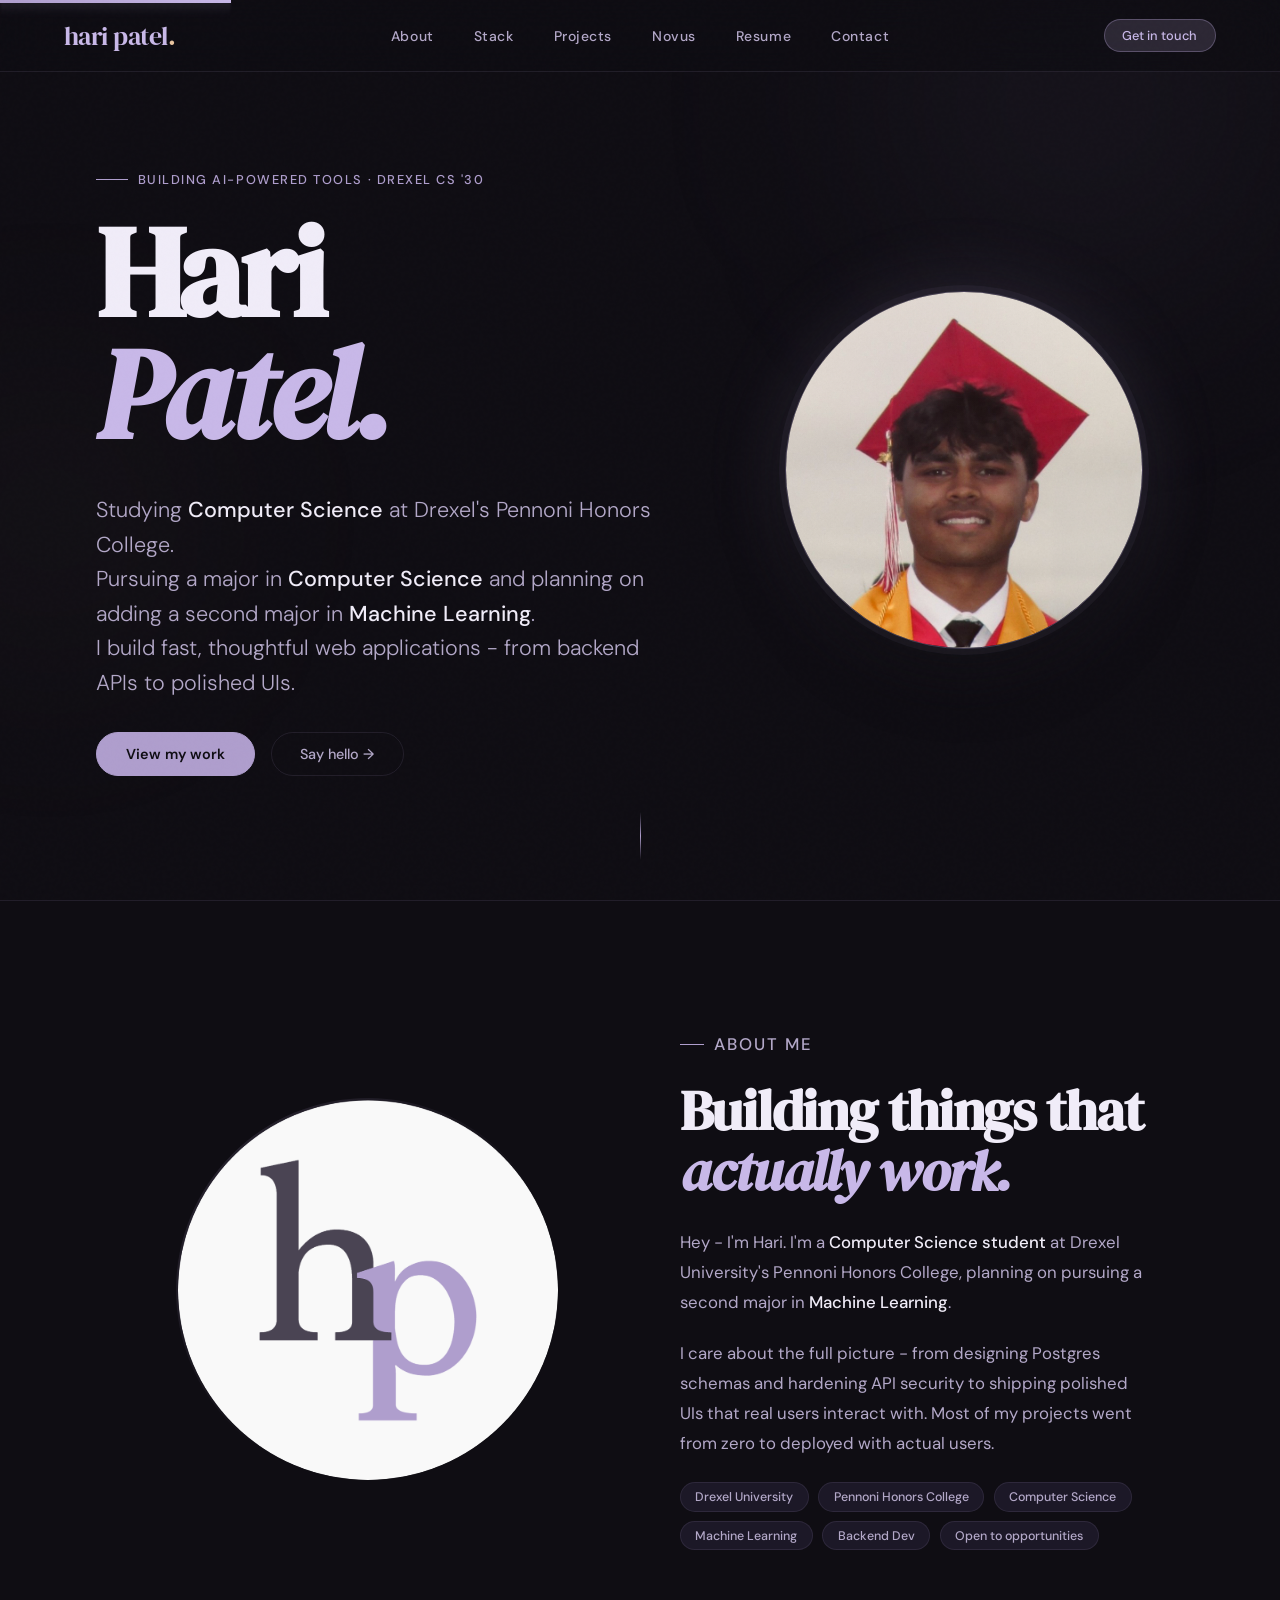
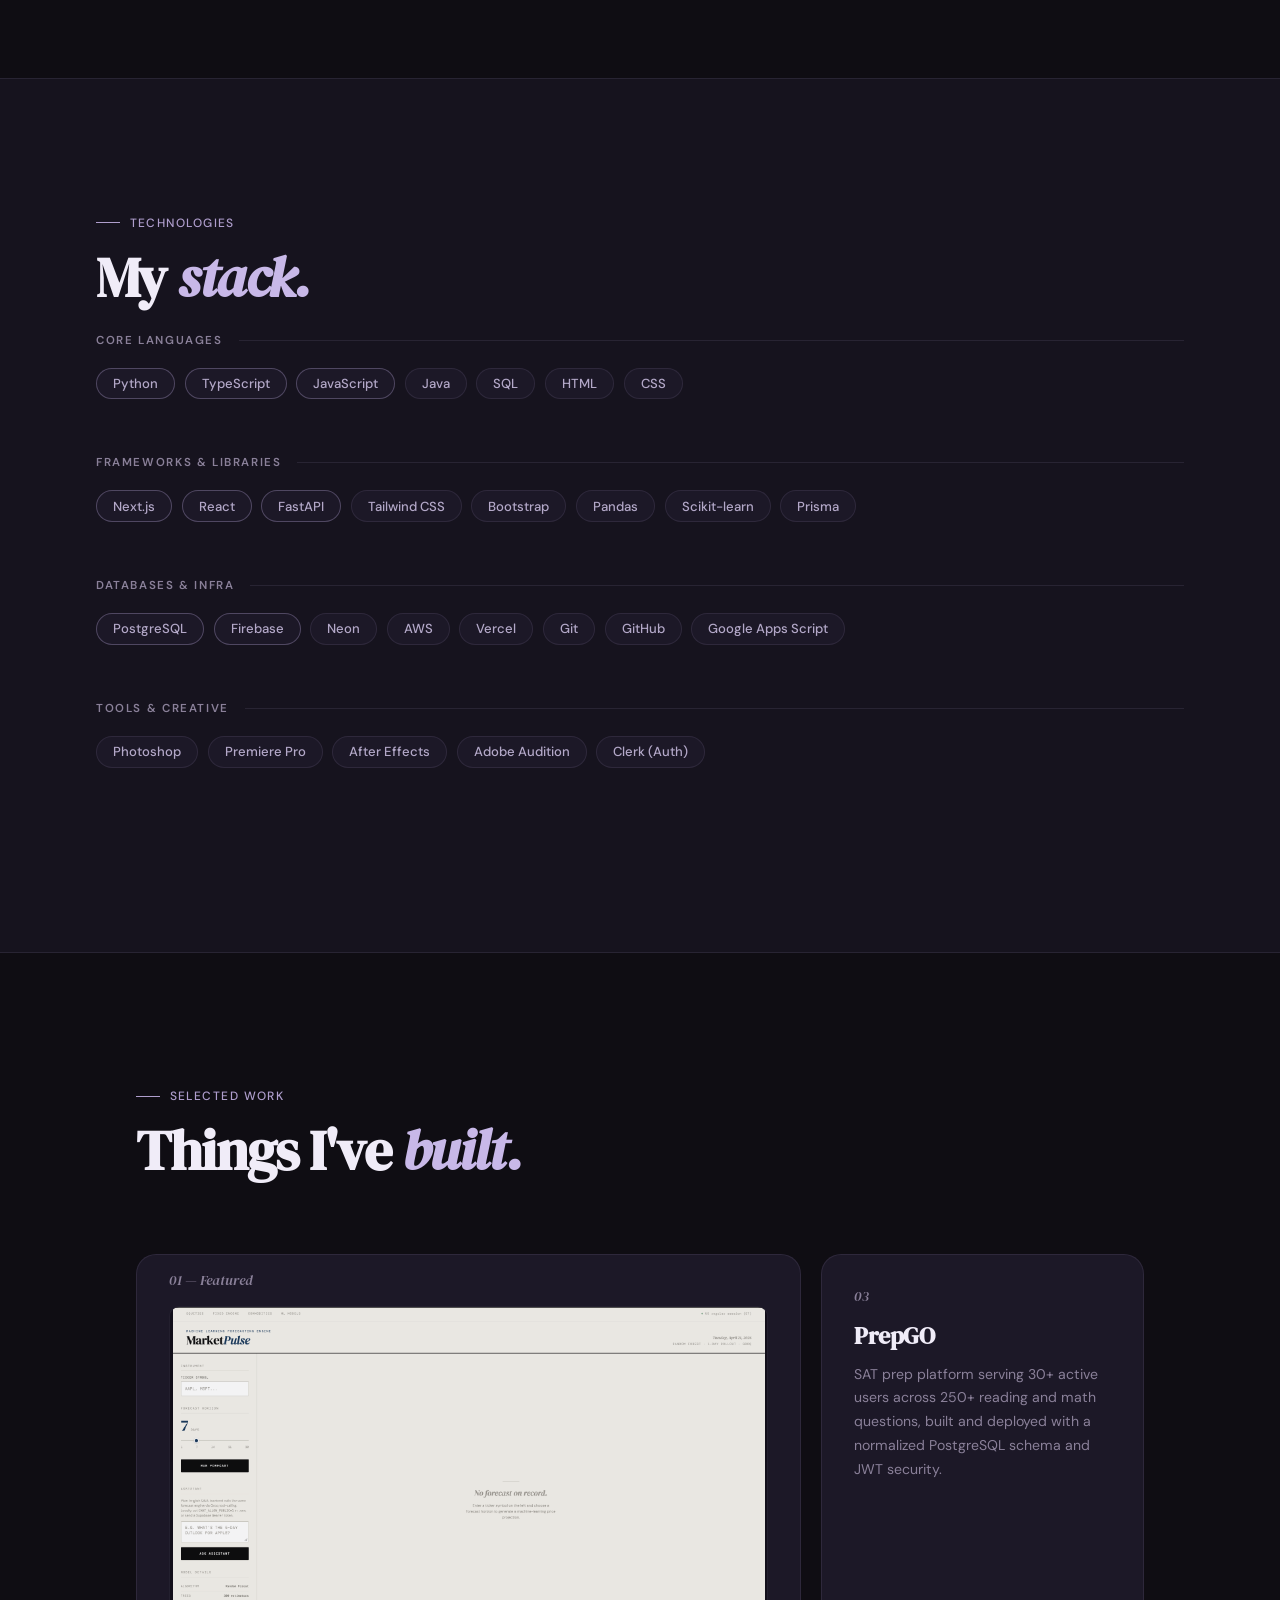
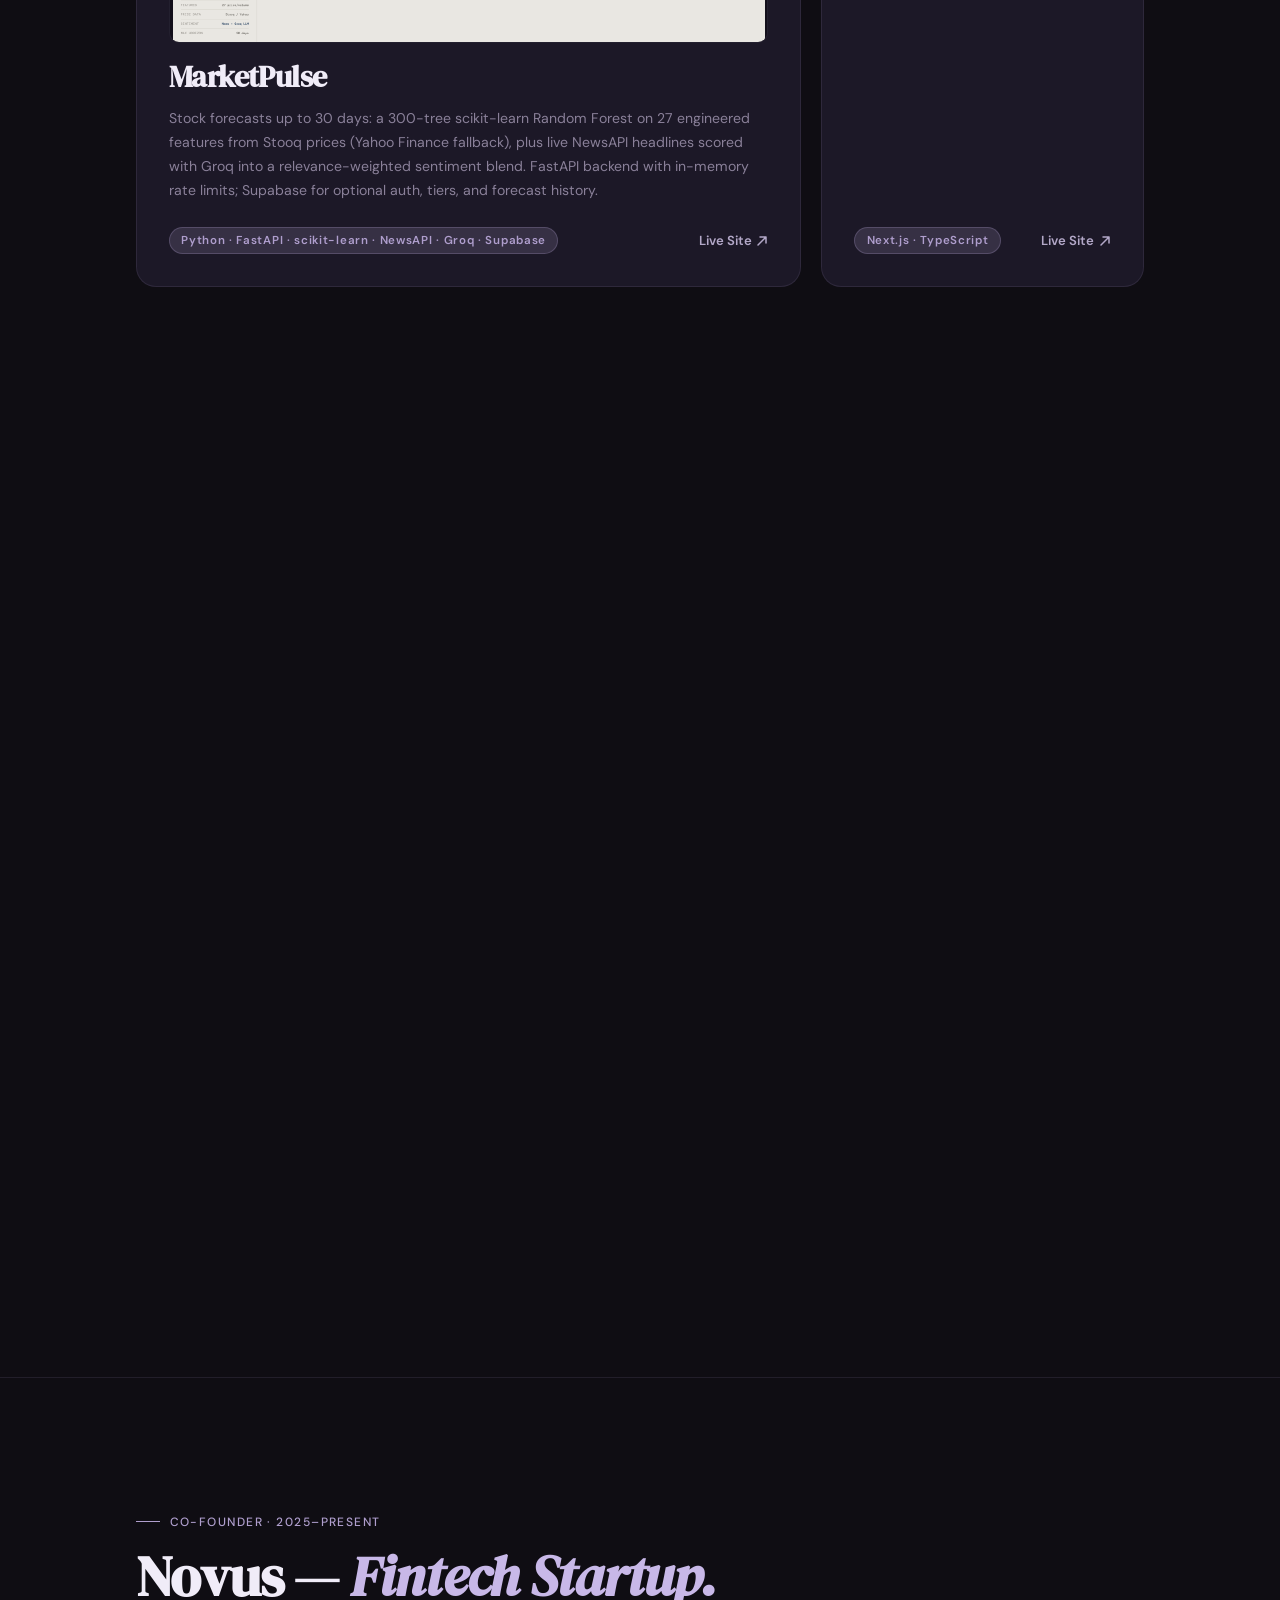
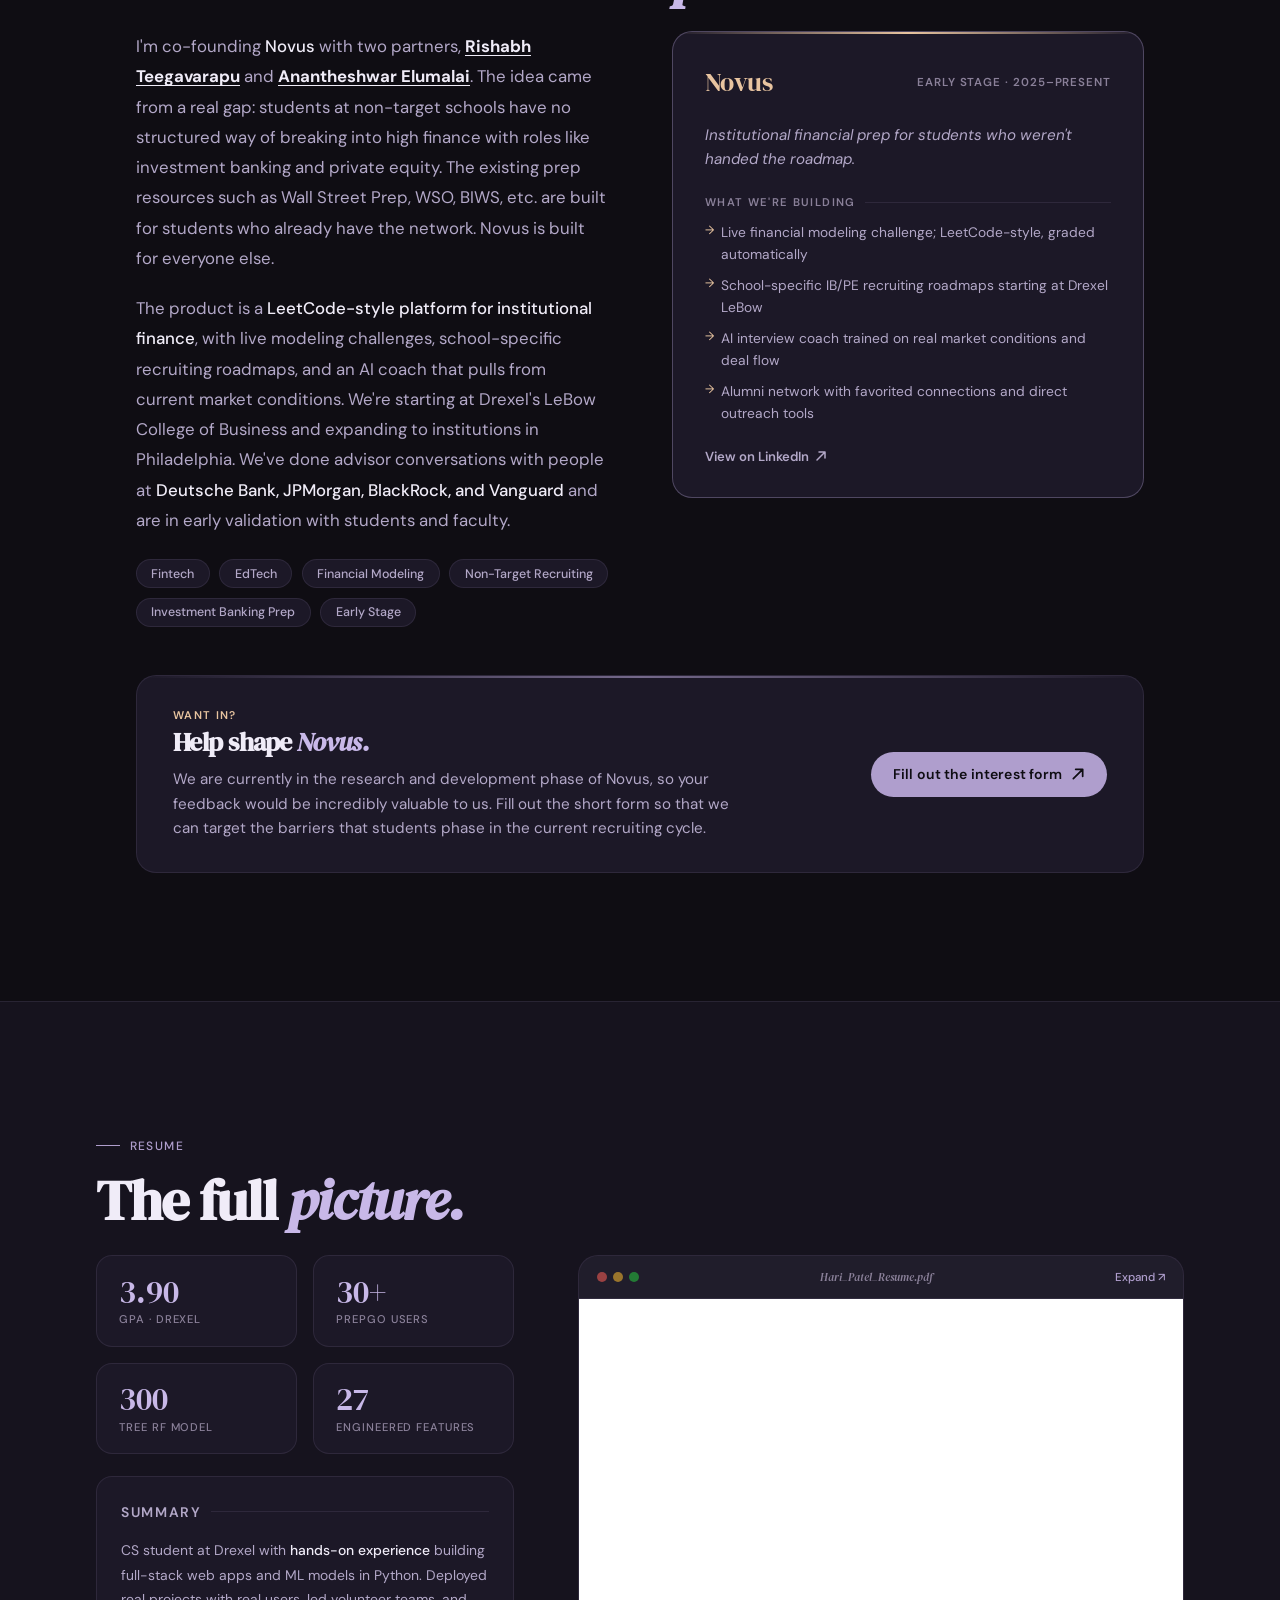
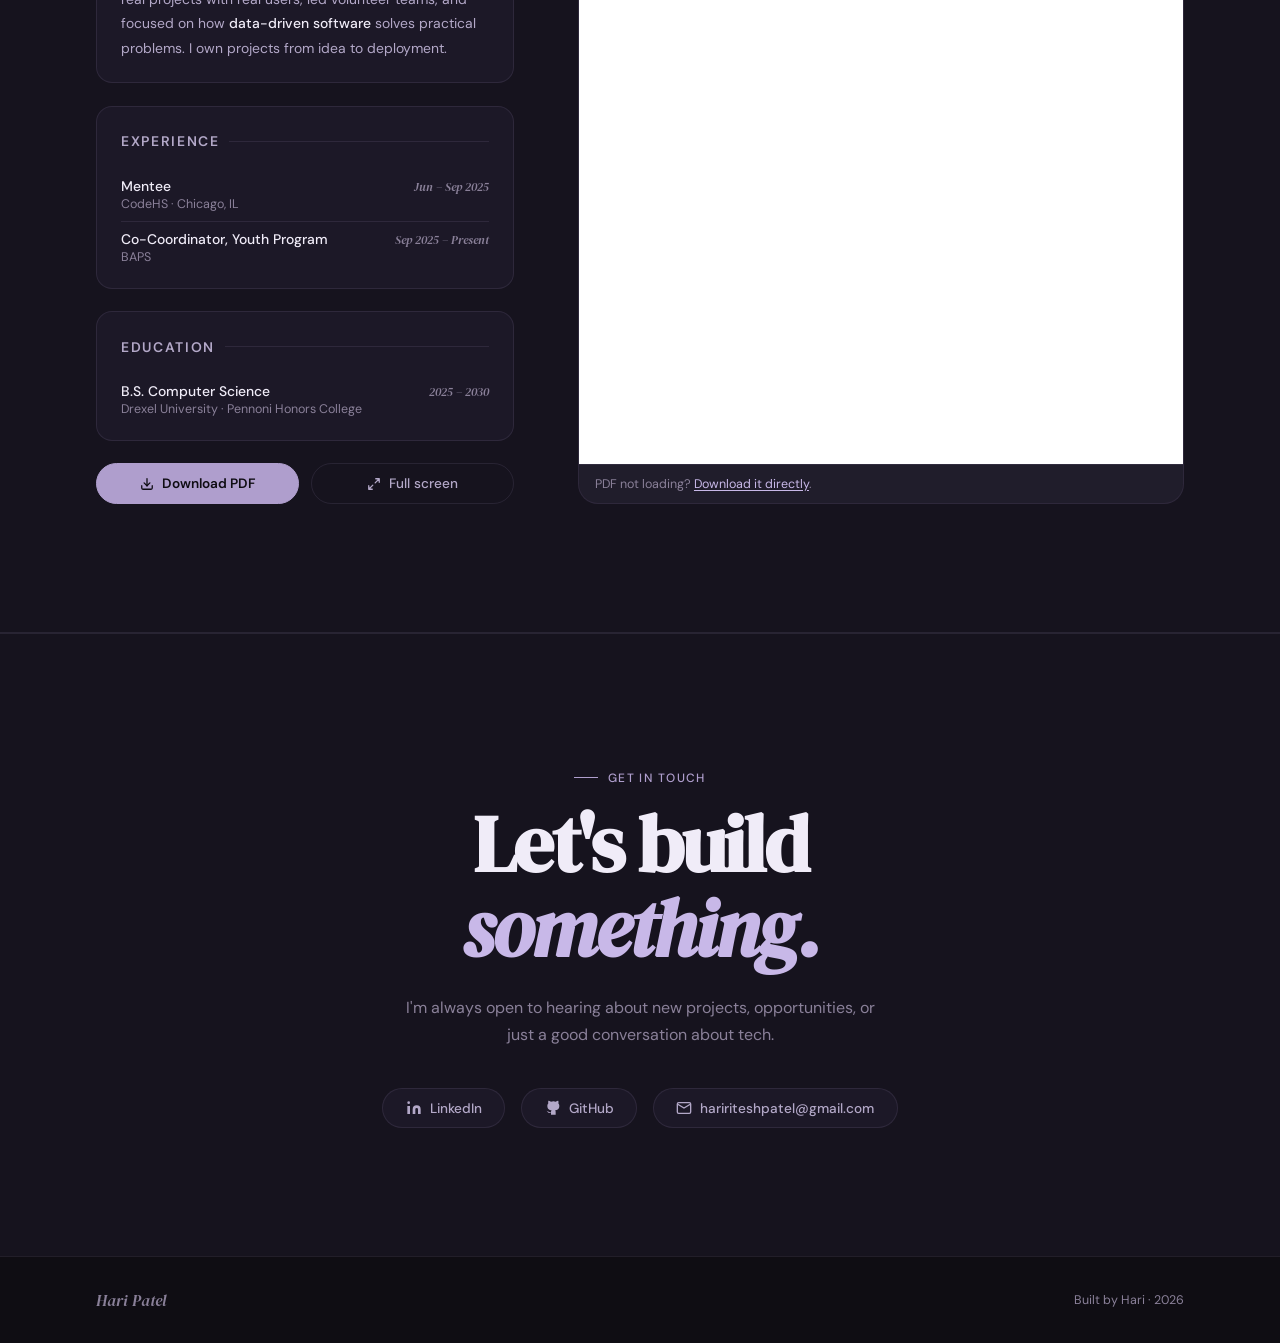
==== index.html @ 3d3a360c "Update resume GPA and change internship role to Mentee" ====
<!DOCTYPE html>
<html lang="en">
<head>
  <meta charset="UTF-8">
  <meta name="viewport" content="width=device-width, initial-scale=1.0">
  <title>Hari Patel — CS Student</title>
  <link rel="icon" type="image/png" href="2.png">
  <meta property="og:title" content="Hari Patel — CS Student & Developer">
  <meta property="og:description" content="Building full-stack apps and ML pipelines. Drexel CS '30.">
  <meta property="og:image" content="https://haripatel788.github.io/2.png">
  <meta property="og:url" content="https://haripatel788.github.io">
  <meta name="twitter:card" content="summary_large_image">
  <link rel="preconnect" href="https://fonts.googleapis.com">
  <link rel="preconnect" href="https://fonts.gstatic.com" crossorigin>
  <link href="https://fonts.googleapis.com/css2?family=DM+Serif+Display:ital@0;1&family=DM+Sans:ital,opsz,wght@0,9..40,300;0,9..40,400;0,9..40,500;1,9..40,300&display=swap" rel="stylesheet">
  <link rel="stylesheet" href="style.css">
</head>
<body>

  <div class="page-progress" id="pageProgress" aria-hidden="true"></div>
  <div class="glow-blob glow-blob-1"></div>
  <div class="glow-blob glow-blob-2"></div>

  <nav>
    <a href="#hero" class="nav-logo">hari patel<span>.</span></a>
    <ul class="nav-links">
      <li><a href="#about">About</a></li>
      <li><a href="#experience">Stack</a></li>
      <li><a href="#projects">Projects</a></li>
      <li><a href="#novus">Novus</a></li>
      <li><a href="#resume">Resume</a></li>
      <li><a href="#contact">Contact</a></li>
    </ul>
    <div class="nav-actions">
      <a href="#contact" class="nav-cta">Get in touch</a>
    </div>
    <button class="ham-btn" id="hamBtn" aria-label="Toggle menu"><span></span><span></span><span></span></button>
  </nav>

  <div class="mobile-menu" id="mobileMenu">
    <a href="#about">About</a>
    <a href="#experience">Stack</a>
    <a href="#projects">Projects</a>
    <a href="#novus">Novus</a>
    <a href="#resume">Resume</a>
    <a href="#contact">Contact</a>
  </div>

  <section id="hero">
    <div class="hero-inner">
      <div class="hero-text">
        <p class="hero-eyebrow">Building AI-powered Tools · Drexel CS '30</p>
        <h1 class="hero-name">Hari<br><em>Patel.</em></h1>
        <p class="hero-title">
          Studying <strong>Computer Science</strong> at Drexel's Pennoni Honors College.<br>
          Pursuing a major in <strong>Computer Science</strong> and planning on adding a second major in <strong>Machine Learning</strong>.<br>
          I build fast, thoughtful web applications - from backend APIs to polished UIs.
        </p>
        <div class="hero-ctas">
          <a href="#projects" class="btn-primary">View my work</a>
          <a href="#contact" class="btn-ghost">Say hello →</a>
        </div>
      </div>
      <div class="hero-photo-wrap">
        <div class="hero-photo">
          <img src="headshot.png" alt="Hari Patel headshot" />
        </div>
      </div>
    </div>
    <div class="hero-scroll-indicator"><div class="scroll-line"></div></div>
  </section>

  <div class="divider"></div>

  <section id="about">
    <div class="about-grid">
      <div class="about-photo-wrap reveal">
        <img src="2.png" alt="Hari Patel illustration" />
      </div>
      <div class="about-text">
        <p class="section-label reveal">About me</p>
        <h2 class="section-title reveal reveal-delay-1">Building things that<br><em>actually work.</em></h2>
        <p class="reveal reveal-delay-2">Hey - I'm Hari. I'm a <strong>Computer Science student</strong> at Drexel University's Pennoni Honors College, planning on pursuing a second major in <strong>Machine Learning</strong>.</p>
        <p class="reveal reveal-delay-3">I care about the full picture - from designing Postgres schemas and hardening API security to shipping polished UIs that real users interact with. Most of my projects went from zero to deployed with actual users.</p>
        <div class="about-chips stagger-parent reveal reveal-delay-4">
          <span class="chip stagger-child">Drexel University</span>
          <span class="chip stagger-child">Pennoni Honors College</span>
          <span class="chip stagger-child">Computer Science</span>
          <span class="chip stagger-child">Machine Learning</span>
          <span class="chip stagger-child">Backend Dev</span>
          <span class="chip stagger-child">Open to opportunities</span>
        </div>
      </div>
    </div>
  </section>

  <section id="experience">
    <div class="tech-section-inner">
      <p class="section-label reveal">Technologies</p>
      <h2 class="section-title reveal reveal-delay-1">My <em>stack.</em></h2>
      <div class="tech-category reveal reveal-delay-2">
        <p class="tech-category-label">Core languages</p>
        <div class="tech-pills stagger-parent visible">
          <span class="tech-pill featured stagger-child">Python</span>
          <span class="tech-pill featured stagger-child">TypeScript</span>
          <span class="tech-pill featured stagger-child">JavaScript</span>
          <span class="tech-pill stagger-child">Java</span>
          <span class="tech-pill stagger-child">SQL</span>
          <span class="tech-pill stagger-child">HTML</span>
          <span class="tech-pill stagger-child">CSS</span>
        </div>
      </div>
      <div class="tech-category reveal reveal-delay-2">
        <p class="tech-category-label">Frameworks & libraries</p>
        <div class="tech-pills stagger-parent visible">
          <span class="tech-pill featured stagger-child">Next.js</span>
          <span class="tech-pill featured stagger-child">React</span>
          <span class="tech-pill featured stagger-child">FastAPI</span>
          <span class="tech-pill stagger-child">Tailwind CSS</span>
          <span class="tech-pill stagger-child">Bootstrap</span>
          <span class="tech-pill stagger-child">Pandas</span>
          <span class="tech-pill stagger-child">Scikit-learn</span>
          <span class="tech-pill stagger-child">Prisma</span>
        </div>
      </div>
      <div class="tech-category reveal reveal-delay-3">
        <p class="tech-category-label">Databases & infra</p>
        <div class="tech-pills stagger-parent visible">
          <span class="tech-pill featured stagger-child">PostgreSQL</span>
          <span class="tech-pill featured stagger-child">Firebase</span>
          <span class="tech-pill stagger-child">Neon</span>
          <span class="tech-pill stagger-child">AWS</span>
          <span class="tech-pill stagger-child">Vercel</span>
          <span class="tech-pill stagger-child">Git</span>
          <span class="tech-pill stagger-child">GitHub</span>
          <span class="tech-pill stagger-child">Google Apps Script</span>
        </div>
      </div>
      <div class="tech-category reveal reveal-delay-3">
        <p class="tech-category-label">Tools & creative</p>
        <div class="tech-pills stagger-parent visible">
          <span class="tech-pill stagger-child">Photoshop</span>
          <span class="tech-pill stagger-child">Premiere Pro</span>
          <span class="tech-pill stagger-child">After Effects</span>
          <span class="tech-pill stagger-child">Adobe Audition</span>
          <span class="tech-pill stagger-child">Clerk (Auth)</span>
        </div>
      </div>
    </div>
  </section>

  <section id="projects">
    <div class="projects-header">
      <div>
        <p class="section-label reveal">Selected work</p>
        <h2 class="section-title reveal reveal-delay-1">Things I've <em>built.</em></h2>
      </div>
    </div>

    <div class="projects-bento">

      <div class="project-card has-preview bento-r1c1 reveal">
        <p class="project-number">01 — Featured</p>
        <img class="project-preview" src="marketpulse-screenshot.png" alt="MarketPulse project preview">
        <h3 class="project-name">MarketPulse</h3>
        <p class="project-desc">Stock forecasts up to 30 days: a 300-tree scikit-learn Random Forest on 27 engineered features from Stooq prices (Yahoo Finance fallback), plus live NewsAPI headlines scored with Groq into a relevance-weighted sentiment blend. FastAPI backend with in-memory rate limits; Supabase for optional auth, tiers, and forecast history.</p>
        <div class="project-footer">
          <span class="project-tag">Python · FastAPI · scikit-learn · NewsAPI · Groq · Supabase</span>
          <a href="https://marketpulse-ba4x.onrender.com" target="_blank" class="project-link">Live Site <svg width="12" height="12" viewBox="0 0 12 12" fill="none"><path d="M2 10L10 2M10 2H4M10 2V8" stroke="currentColor" stroke-width="1.5" stroke-linecap="round" stroke-linejoin="round"/></svg></a>
        </div>
      </div>

      <div class="project-card bento-r1c2 reveal reveal-delay-1">
        <p class="project-number">03</p>
        <h3 class="project-name">PrepGO</h3>
        <p class="project-desc">SAT prep platform serving 30+ active users across 250+ reading and math questions, built and deployed with a normalized PostgreSQL schema and JWT security.</p>
        <div class="project-footer">
          <span class="project-tag">Next.js · TypeScript</span>
          <a href="https://prep-go.vercel.app" target="_blank" class="project-link">Live Site <svg width="12" height="12" viewBox="0 0 12 12" fill="none"><path d="M2 10L10 2M10 2H4M10 2V8" stroke="currentColor" stroke-width="1.5" stroke-linecap="round" stroke-linejoin="round"/></svg></a>
        </div>
      </div>


      <div class="project-card bento-r2c1 reveal reveal-delay-1">
        <p class="project-number">07</p>
        <h3 class="project-name">Session</h3>
        <p class="project-desc">Productivity web app with Clerk auth, Prisma ORM, server-side rendering, and protected routes. Focused on performance and a clean, distraction-free experience.</p>
        <div class="project-footer">
          <span class="project-tag">Next.js · Prisma</span>
          <a href="https://sessionapp.vercel.app/" target="_blank" class="project-link">Live Site <svg width="12" height="12" viewBox="0 0 12 12" fill="none"><path d="M2 10L10 2M10 2H4M10 2V8" stroke="currentColor" stroke-width="1.5" stroke-linecap="round" stroke-linejoin="round"/></svg></a>
        </div>
      </div>

      <div class="project-card has-preview bento-r2c2 reveal reveal-delay-2">
        <p class="project-number">02 — Featured</p>
        <img class="project-preview" src="sixthandmarket-screenshot.png" alt="Sixth and Market project preview">
        <h3 class="project-name">Sixth & Market</h3>
        <p class="project-desc">Civic platform built for Codefest 2026 that rewrites generic 311 reports, detects duplicate issues, and maps broadband dead zones using predictive risk scoring.</p>
        <div class="project-footer">
          <span class="project-tag">React19 · GroqAPI · Leaflet</span>
          <a href="https://github.com/haripatel788/codefest2026" target="_blank" class="project-link">Repo <svg width="12" height="12" viewBox="0 0 12 12" fill="none"><path d="M2 10L10 2M10 2H4M10 2V8" stroke="currentColor" stroke-width="1.5" stroke-linecap="round" stroke-linejoin="round"/></svg></a>
        </div>
      </div>


      <div class="project-card bento-r3c1 reveal reveal-delay-2">
        <p class="project-number">05</p>
        <h3 class="project-name">CallReminderBot</h3>
        <p class="project-desc">Serverless scheduling bot that automates meeting role assignments via a custom fairness algorithm. Integrates Google Sheets for persistent state and Telegram for real-time notifications.</p>
        <div class="project-footer">
          <span class="project-tag">Python · Github Actions</span>
          <a href="https://github.com/haripatel788/weekly-call-reminder" target="_blank" class="project-link">Repo <svg width="12" height="12" viewBox="0 0 12 12" fill="none"><path d="M2 10L10 2M10 2H4M10 2V8" stroke="currentColor" stroke-width="1.5" stroke-linecap="round" stroke-linejoin="round"/></svg></a>
        </div>
      </div>

      <div class="project-card bento-r3c2 reveal reveal-delay-3">
        <p class="project-number">06</p>
        <h3 class="project-name">Smaranam</h3>
        <p class="project-desc">Community platform for religious education. Firebase Realtime Database handles high-concurrency sync, enabling smooth collaborative experiences for users.</p>
        <div class="project-footer">
          <span class="project-tag">Firebase · JavaScript</span>
          <a href="https://smaranam.vercel.app/" target="_blank" class="project-link">Live Site <svg width="12" height="12" viewBox="0 0 12 12" fill="none"><path d="M2 10L10 2M10 2H4M10 2V8" stroke="currentColor" stroke-width="1.5" stroke-linecap="round" stroke-linejoin="round"/></svg></a>
        </div>
      </div>

      <div class="project-card bento-r3c3 reveal reveal-delay-4">
        <p class="project-number">08</p>
        <h3 class="project-name">Java RPG</h3>
        <p class="project-desc">Text-based RPG in Java showcasing OOP principles — inheritance, polymorphism, complex conditional logic, and dynamic user input for an immersive narrative.</p>
        <div class="project-footer">
          <span class="project-tag">Java · OOP</span>
          <a href="https://codehs.com/sandbox/id/rpg-Cq6Ldt/run" target="_blank" class="project-link">Play <svg width="12" height="12" viewBox="0 0 12 12" fill="none"><path d="M2 10L10 2M10 2H4M10 2V8" stroke="currentColor" stroke-width="1.5" stroke-linecap="round" stroke-linejoin="round"/></svg></a>
        </div>
      </div>

    </div>
  </section>

  <div class="divider"></div>

  <section id="novus">
    <div class="novus-inner">
      <p class="section-label reveal">Co-Founder · 2025–Present</p>
      <h2 class="section-title reveal reveal-delay-1">Novus — <em>Fintech Startup.</em></h2>

      <div class="novus-grid">

        <div class="novus-text reveal reveal-delay-2">
          <p>
            I'm co-founding <strong>Novus</strong> with two partners, <a href="https://www.linkedin.com/in/rishabh-teegavarapu/" target="_blank" rel="noopener noreferrer" class="novus-partner-link">Rishabh Teegavarapu</a> and <a href="https://www.linkedin.com/in/anantheshwar-elumalai/" target="_blank" rel="noopener noreferrer" class="novus-partner-link">Anantheshwar Elumalai</a>. The idea came from a real gap: students at non-target schools have no structured way of breaking into high finance with roles like investment banking and private equity. The existing prep resources such as Wall Street Prep, WSO, BIWS, etc. are built for students who already have the network. Novus is built for everyone else.
          </p>
          <p>
            The product is a <strong>LeetCode-style platform for institutional finance</strong>, with live modeling challenges, school-specific recruiting roadmaps, and an AI coach that pulls from current market conditions. We're starting at Drexel's LeBow College of Business and expanding to institutions in Philadelphia. We've done advisor conversations with people at <strong>Deutsche Bank, JPMorgan, BlackRock, and Vanguard</strong> and are in early validation with students and faculty.
          </p>
          <div class="novus-chips stagger-parent reveal reveal-delay-3">
            <span class="chip stagger-child">Fintech</span>
            <span class="chip stagger-child">EdTech</span>
            <span class="chip stagger-child">Financial Modeling</span>
            <span class="chip stagger-child">Non-Target Recruiting</span>
            <span class="chip stagger-child">Investment Banking Prep</span>
            <span class="chip stagger-child">Early Stage</span>
          </div>
        </div>

        <div class="novus-card-wrap reveal reveal-delay-2">
          <div class="novus-card">
            <div class="novus-card-header">
              <span class="novus-label">Novus</span>
              <span class="novus-stage">Early Stage · 2025–Present</span>
            </div>
            <p class="novus-tagline">Institutional financial prep for students who weren't handed the roadmap.</p>
            <div class="novus-mission">
              <p class="novus-mission-label">What we're building</p>
              <ul class="novus-mission-list">
                <li>Live financial modeling challenge; LeetCode-style, graded automatically</li>
                <li>School-specific IB/PE recruiting roadmaps starting at Drexel LeBow</li>
                <li>AI interview coach trained on real market conditions and deal flow</li>
                <li>Alumni network with favorited connections and direct outreach tools</li>
              </ul>
            </div>
            <a href="https://www.linkedin.com/company/novusfinanceprep/" target="_blank" class="novus-cta">
              View on LinkedIn
              <svg width="12" height="12" viewBox="0 0 12 12" fill="none"><path d="M2 10L10 2M10 2H4M10 2V8" stroke="currentColor" stroke-width="1.5" stroke-linecap="round" stroke-linejoin="round"/></svg>
            </a>
          </div>
        </div>

      </div>

      <div class="novus-form-cta reveal reveal-delay-3">
        <div class="novus-form-cta-text">
          <p class="novus-form-cta-label">Want in?</p>
          <h3 class="novus-form-cta-title">Help shape <em>Novus.</em></h3>
          <p class="novus-form-cta-desc">
            We are currently in the research and development phase of Novus, so your feedback would be incredibly valuable to us. Fill out the short form so that we can target the barriers that students phase in the current recruiting cycle.
          </p>
        </div>
        <a href="https://forms.cloud.microsoft/r/g56rkn1s84" target="_blank" rel="noopener noreferrer" class="novus-form-cta-btn">
          Fill out the interest form
          <svg width="14" height="14" viewBox="0 0 12 12" fill="none"><path d="M2 10L10 2M10 2H4M10 2V8" stroke="currentColor" stroke-width="1.5" stroke-linecap="round" stroke-linejoin="round"/></svg>
        </a>
      </div>
    </div>
  </section>

  <section id="resume">
    <div class="resume-inner">
      <p class="section-label reveal">Resume</p>
      <h2 class="section-title reveal reveal-delay-1">The full <em>picture.</em></h2>

      <div class="resume-layout">
        <div class="resume-summary">
          <div class="resume-stat-row reveal reveal-delay-1">
            <div class="resume-stat">
              <div class="resume-stat-value">3.90</div>
              <div class="resume-stat-label">GPA · Drexel</div>
            </div>
            <div class="resume-stat">
              <div class="resume-stat-value">30+</div>
              <div class="resume-stat-label">PrepGo users</div>
            </div>
            <div class="resume-stat">
              <div class="resume-stat-value">300</div>
              <div class="resume-stat-label">Tree RF model</div>
            </div>
            <div class="resume-stat">
              <div class="resume-stat-value">27</div>
              <div class="resume-stat-label">Engineered features</div>
            </div>
          </div>

          <div class="resume-block reveal reveal-delay-2">
            <p class="resume-block-title">Summary</p>
            <p>CS student at Drexel with <strong>hands-on experience</strong> building full-stack web apps and ML models in Python. Deployed real projects with real users, led volunteer teams, and focused on how <strong>data-driven software</strong> solves practical problems. I own projects from idea to deployment.</p>
          </div>

          <div class="resume-block reveal reveal-delay-2">
            <p class="resume-block-title">Experience</p>
            <div class="resume-exp-item">
              <div>
                <div class="resume-exp-role">Mentee</div>
                <div class="resume-exp-place">CodeHS · Chicago, IL</div>
              </div>
              <div class="resume-exp-date">Jun – Sep 2025</div>
            </div>
            <div class="resume-exp-item">
              <div>
                <div class="resume-exp-role">Co-Coordinator, Youth Program</div>
                <div class="resume-exp-place">BAPS</div>
              </div>
              <div class="resume-exp-date">Sep 2025 – Present</div>
            </div>
          </div>

          <div class="resume-block reveal reveal-delay-3">
            <p class="resume-block-title">Education</p>
            <div class="resume-exp-item">
              <div>
                <div class="resume-exp-role">B.S. Computer Science</div>
                <div class="resume-exp-place">Drexel University · Pennoni Honors College</div>
              </div>
              <div class="resume-exp-date">2025 – 2030</div>
            </div>
          </div>

          <div class="resume-ctas reveal reveal-delay-3">
            <a href="hari_resume.pdf" download="Hari_Patel_Resume.pdf" class="resume-btn-dl">
              <svg width="14" height="14" viewBox="0 0 24 24" fill="none" stroke="currentColor" stroke-width="2.2" stroke-linecap="round" stroke-linejoin="round"><path d="M21 15v4a2 2 0 01-2 2H5a2 2 0 01-2-2v-4"/><polyline points="7 10 12 15 17 10"/><line x1="12" y1="15" x2="12" y2="3"/></svg>
              Download PDF
            </a>
            <button class="resume-btn-expand" id="openResume">
              <svg width="14" height="14" viewBox="0 0 24 24" fill="none" stroke="currentColor" stroke-width="2.2" stroke-linecap="round" stroke-linejoin="round"><path d="M15 3h6v6M9 21H3v-6M21 3l-7 7M3 21l7-7"/></svg>
              Full screen
            </button>
          </div>
        </div>

        <div class="resume-preview-panel reveal reveal-delay-2">
          <div class="resume-topbar">
            <div class="resume-dots"><span></span><span></span><span></span></div>
            <span class="resume-topbar-label">Hari_Patel_Resume.pdf</span>
            <button class="resume-topbar-expand" id="openResume2">Expand ↗</button>
          </div>
          <div class="resume-iframe-wrap">
            <iframe class="resume-embed" src="hari_resume.pdf#toolbar=0&navpanes=0&scrollbar=0&zoom=page-width" title="Hari Patel Résumé preview"></iframe>
            <p class="resume-fallback">PDF not loading? <a href="hari_resume.pdf" download>Download it directly</a>.</p>
          </div>
        </div>
      </div>
    </div>
  </section>


  <div class="resume-modal-overlay" id="resumeModal">
    <div class="resume-modal">
      <div class="resume-modal-header">
        <span class="resume-modal-title">Hari Patel — Resume</span>
        <div class="resume-modal-actions">
          <a href="hari_resume.pdf" download="Hari_Patel_Resume.pdf" class="resume-modal-dl">
            <svg width="13" height="13" viewBox="0 0 24 24" fill="none" stroke="currentColor" stroke-width="2.2" stroke-linecap="round" stroke-linejoin="round"><path d="M21 15v4a2 2 0 01-2 2H5a2 2 0 01-2-2v-4"/><polyline points="7 10 12 15 17 10"/><line x1="12" y1="15" x2="12" y2="3"/></svg>
            Download
          </a>
          <button class="resume-modal-close" id="closeResume">✕</button>
        </div>
      </div>
      <iframe class="resume-modal-frame" src="hari_resume.pdf#toolbar=0" title="Hari Patel Resume full screen"></iframe>
    </div>
  </div>


  <section id="contact">
    <div class="contact-inner">
      <p class="section-label section-label--center reveal">Get in touch</p>
      <h2 class="contact-big reveal reveal-delay-1">Let's build<br><em>something.</em></h2>
      <p class="contact-sub reveal reveal-delay-2">I'm always open to hearing about new projects, opportunities, or just a good conversation about tech.</p>
      <div class="contact-socials reveal reveal-delay-3">
        <a href="https://www.linkedin.com/in/hari-patel-6712ba39a/" target="_blank" class="social-link">
          <svg width="16" height="16" viewBox="0 0 24 24" fill="currentColor"><path d="M16 8a6 6 0 016 6v7h-4v-7a2 2 0 00-2-2 2 2 0 00-2 2v7h-4v-7a6 6 0 016-6zM2 9h4v12H2z"/><circle cx="4" cy="4" r="2"/></svg>
          LinkedIn
        </a>
        <a href="https://github.com/haripatel788" target="_blank" class="social-link">
          <svg width="16" height="16" viewBox="0 0 24 24" fill="currentColor"><path d="M9 19c-5 1.5-5-2.5-7-3m14 6v-3.87a3.37 3.37 0 00-.94-2.61c3.14-.35 6.44-1.54 6.44-7A5.44 5.44 0 0020 4.77 5.07 5.07 0 0019.91 1S18.73.65 16 2.48a13.38 13.38 0 00-7 0C6.27.65 5.09 1 5.09 1A5.07 5.07 0 005 4.77a5.44 5.44 0 00-1.5 3.78c0 5.42 3.3 6.61 6.44 7A3.37 3.37 0 009 18.13V22"/></svg>
          GitHub
        </a>
        <button class="email-copy-btn" id="emailBtn">
          <svg width="16" height="16" viewBox="0 0 24 24" fill="none" stroke="currentColor" stroke-width="2"><path d="M4 4h16c1.1 0 2 .9 2 2v12c0 1.1-.9 2-2 2H4c-1.1 0-2-.9-2-2V6c0-1.1.9-2 2-2z"/><polyline points="22,6 12,12 2,6"/></svg>
          <span id="emailBtnText">haririteshpatel@gmail.com</span>
        </button>
      </div>
    </div>
  </section>

  <footer>
    <span class="footer-name">Hari Patel</span>
    <span class="footer-copy">Built by Hari · 2026</span>
  </footer>

  <script src="script.js"></script>
</body>
</html>
---- style.css ----
*, *::before, *::after { 
  box-sizing: border-box; 
  margin: 0; padding: 0; 
}
:root {
  --bg:          #0f0d13;
  --bg-mid:      #16131e;
  --bg-card:     #1c1827;
  --border:      rgba(175, 158, 205, 0.12);
  --border-hover:rgba(175, 158, 205, 0.35);
  --lilac:       #af9ecd;
  --lilac-bright:#c8b8e8;
  --lilac-dim:   rgba(175, 158, 205, 0.18);
  --white:       #f0ecf8;
  --gray:        #8a8099;
  --gray-light:  #b3a8c8;
  --accent:      #e8c4a0;
  --font-display:'DM Serif Display', Georgia, serif;
  --font-body:   'DM Sans', system-ui, sans-serif;
  --ease-out:    cubic-bezier(0.16, 1, 0.3, 1);
  --ease-spring: cubic-bezier(0.34, 1.56, 0.64, 1);
}
html { scroll-behavior: 
  smooth; font-size: 16px; 
}
body { font-family: var(--font-body); 
  background: var(--bg); 
  color: var(--white); 
  overflow-x: hidden; 
  -webkit-font-smoothing: antialiased;
 }
::selection { 
  background: var(--lilac); 
  color: var(--bg); 
}
a { 
  text-decoration: none; 
  color: inherit; 
}

.page-progress {
  position: fixed;
  top: 0;
  left: 0;
  width: 100%;
  height: 3px;
  transform-origin: left center;
  transform: scaleX(0);
  background: linear-gradient(90deg, var(--lilac), var(--lilac-bright));
  z-index: 140;
  box-shadow: 0 0 14px rgba(200,184,232,0.45);
  pointer-events: none;
  will-change: transform;
}

body::before {
  content: '';
  position: fixed; inset: 0;
  background-image: url("data:image/svg+xml,%3Csvg viewBox='0 0 256 256' xmlns='http://www.w3.org/2000/svg'%3E%3Cfilter id='noise'%3E%3CfeTurbulence type='fractalNoise' baseFrequency='0.9' numOctaves='4' stitchTiles='stitch'/%3E%3C/filter%3E%3Crect width='100%25' height='100%25' filter='url(%23noise)' opacity='0.03'/%3E%3C/svg%3E");
  pointer-events: none; z-index: 999; opacity: 0.4;
}
.glow-blob { 
  position: fixed; 
  border-radius: 50%; 
  filter: blur(120px); 
  pointer-events: none; 
  z-index: 0; animation: 
  blobFloat 12s ease-in-out infinite alternate; 
}
.glow-blob-1 { 
  width: 600px; 
  height: 600px; 
  background: radial-gradient(circle, rgba(175,158,205,0.08) 0%, transparent 70%); 
  top: -200px; 
  right: -100px; 
  animation-duration: 15s; 
}
.glow-blob-2 { 
  width: 400px; 
  height: 400px; 
  background: radial-gradient(circle, rgba(232,196,160,0.06) 0%, transparent 70%); 
  bottom: 20%; 
  left: -150px; 
  animation-duration: 20s; 
  animation-delay: -7s; 
}
@keyframes blobFloat { 
  from { 
    transform: translate(0,0) scale(1); 
  } to { 
    transform: translate(40px,30px) scale(1.08); 
  } 
}

nav {
  position: fixed; top: 0; left: 0; right: 0; z-index: 100;
  padding: 0 clamp(1.5rem, 5vw, 4rem); height: 72px;
  display: flex; align-items: center; justify-content: space-between;
  background: rgba(15,13,19,0.72); backdrop-filter: blur(20px); -webkit-backdrop-filter: blur(20px);
  border-bottom: 1px solid var(--border); transition: background 0.3s ease;
}
.nav-logo { 
  font-family: var(--font-display); 
  font-size: 1.6rem; 
  color: var(--lilac-bright); 
  letter-spacing: -0.02em; 
  transition: color 0.25s ease; 
  position: relative; 
  z-index: 101; 
}
.nav-logo:hover { 
  color: var(--white); 
}
.nav-logo span { 
  color: var(--accent); 
}
.nav-links { 
  position: absolute; 
  left: 50%; transform: translateX(-50%); display: flex; list-style: none; gap: 2.5rem; font-size: 0.875rem; font-weight: 500; letter-spacing: 0.04em; }
.nav-links a { color: var(--gray-light); transition: color 0.2s ease; position: relative; padding-bottom: 2px; }
.nav-links a::after { content: ''; position: absolute; bottom: -2px; left: 0; width: 0; height: 1px; background: var(--lilac); transition: width 0.3s var(--ease-out); }
.nav-links a:hover { color: var(--white); }
.nav-links a:hover::after { width: 100%; }
.nav-actions { display: inline-flex; align-items: center; gap: 0.5rem; margin-left: auto; }
.nav-availability {
  display: inline-flex;
  align-items: center;
  gap: 0.35rem;
  padding: 0.2rem 0.55rem;
  border-radius: 999px;
  border: 1px solid rgba(110, 231, 183, 0.28);
  background: rgba(110, 231, 183, 0.08);
  font-size: 0.62rem;
  letter-spacing: 0.08em;
  color: #6ee7b7;
  white-space: nowrap;
}
.nav-cta { font-size: 0.8rem; font-weight: 500; padding: 0.45rem 1.1rem; border: 1px solid var(--border-hover); border-radius: 100px; color: var(--lilac-bright); background: var(--lilac-dim); transition: all 0.25s ease; }
.nav-cta:hover { background: var(--lilac); color: var(--bg); border-color: var(--lilac); }
.ham-btn { display: none; flex-direction: column; gap: 5px; cursor: pointer; padding: 8px; background: none; border: none; z-index: 102; }
.ham-btn span { display: block; width: 24px; height: 2px; background: var(--white); border-radius: 2px; transition: all 0.3s var(--ease-out); }
.ham-btn.open span:nth-child(1) { transform: translateY(7px) rotate(45deg); }
.ham-btn.open span:nth-child(2) { opacity: 0; transform: scaleX(0); }
.ham-btn.open span:nth-child(3) { transform: translateY(-7px) rotate(-45deg); }
.mobile-menu { display: none; position: fixed; inset: 0; background: rgba(10,8,16,0.97); backdrop-filter: blur(24px); z-index: 99; flex-direction: column; align-items: center; justify-content: center; gap: 2.5rem; }
.mobile-menu.open { display: flex; }
.mobile-menu a { font-family: var(--font-display); font-size: clamp(2rem,7vw,3.5rem); color: var(--gray-light); transition: color 0.2s ease; }
.mobile-menu a:hover { color: var(--lilac-bright); }

#hero { min-height: 100vh; display: grid; place-items: center; padding: 120px clamp(1.5rem,8vw,6rem) 80px; position: relative; z-index: 1; }
.hero-inner {
  max-width: 1200px;
  width: 100%;
  display: grid;
  grid-template-columns: 1.3fr 1fr;
  align-items: center;
  gap: clamp(2rem, 6vw, 5rem);
}
.hero-text { min-width: 0; }
.hero-photo-wrap {
  display: flex;
  justify-content: center;
  align-items: center;
  opacity: 0;
  animation: fadeUp 1s var(--ease-out) 0.8s forwards;
}
.hero-photo {
  position: relative;
  width: clamp(220px, 28vw, 360px);
  aspect-ratio: 1 / 1;
  border-radius: 50%;
  overflow: hidden;
  border: 1px solid var(--border-hover);
  box-shadow:
    0 0 0 6px rgba(175, 158, 205, 0.06),
    0 30px 60px rgba(0, 0, 0, 0.45),
    0 0 80px rgba(175, 158, 205, 0.18);
  transition: transform 0.5s var(--ease-out), box-shadow 0.5s var(--ease-out);
}
.hero-photo::after {
  content: '';
  position: absolute;
  inset: 0;
  border-radius: 50%;
  background: radial-gradient(circle at 30% 20%, rgba(175,158,205,0.10), transparent 55%);
  pointer-events: none;
}
.hero-photo img {
  width: 100%;
  height: 100%;
  object-fit: cover;
  object-position: 38% 30%;
  display: block;
}
.hero-photo:hover {
  transform: translateY(-4px);
  box-shadow:
    0 0 0 6px rgba(175, 158, 205, 0.10),
    0 36px 70px rgba(0, 0, 0, 0.5),
    0 0 100px rgba(175, 158, 205, 0.28);
}
.hero-eyebrow { display: inline-flex; align-items: center; gap: 0.6rem; font-size: 0.8rem; font-weight: 500; letter-spacing: 0.12em; text-transform: uppercase; color: var(--lilac); margin-bottom: 1.5rem; opacity: 0; animation: fadeUp 0.8s var(--ease-out) 0.2s forwards; }
.hero-eyebrow::before { content: ''; display: block; width: 32px; height: 1px; background: var(--lilac); }
.hero-name { font-family: var(--font-display); font-size: clamp(3.5rem,10vw,8rem); line-height: 0.95; letter-spacing: -0.03em; color: var(--white); margin-bottom: 0.3em; opacity: 0; animation: fadeUp 0.9s var(--ease-out) 0.35s forwards; }
.hero-name em { font-style: italic; color: var(--lilac-bright); }
.hero-title { font-size: clamp(1rem,2.5vw,1.35rem); font-weight: 300; color: var(--gray-light); margin-bottom: 2rem; line-height: 1.6; max-width: 560px; opacity: 0; animation: fadeUp 0.9s var(--ease-out) 0.5s forwards; }
.hero-title strong { color: var(--white); font-weight: 500; }
.hero-ctas { display: flex; gap: 1rem; flex-wrap: wrap; opacity: 0; animation: fadeUp 0.9s var(--ease-out) 0.65s forwards; }
.btn-primary { padding: 0.75rem 1.8rem; background: var(--lilac); color: var(--bg); border-radius: 100px; font-size: 0.9rem; font-weight: 600; transition: all 0.25s var(--ease-out); border: 1px solid var(--lilac); }
.btn-primary:hover { background: var(--lilac-bright); border-color: var(--lilac-bright); transform: translateY(-2px); box-shadow: 0 8px 24px rgba(175,158,205,0.3); }
.btn-ghost { padding: 0.75rem 1.8rem; background: transparent; color: var(--gray-light); border-radius: 100px; font-size: 0.9rem; font-weight: 500; border: 1px solid var(--border); transition: all 0.25s var(--ease-out); }
.btn-ghost:hover { border-color: var(--border-hover); color: var(--white); transform: translateY(-2px); }
.hero-scroll-indicator { position: absolute; bottom: 40px; left: 50%; transform: translateX(-50%); display: flex; flex-direction: column; align-items: center; gap: 8px; opacity: 0; animation: fadeIn 1s ease 1.2s forwards; }
.scroll-line { width: 1px; height: 48px; background: linear-gradient(to bottom, transparent, var(--lilac), transparent); animation: scrollPulse 2s ease-in-out infinite; }
@keyframes scrollPulse { 0%,100% { opacity: 0.3; transform: scaleY(1); } 50% { opacity: 1; transform: scaleY(1.2); } }

section { position: relative; z-index: 1; padding: clamp(4rem,10vw,8rem) clamp(1.5rem,8vw,6rem); }
.section-label { display: inline-flex; align-items: center; gap: 0.6rem; font-size: 0.75rem; font-weight: 500; letter-spacing: 0.12em; text-transform: uppercase; color: var(--lilac); margin-bottom: 1rem; }
.section-label::before { content: ''; display: block; width: 24px; height: 1px; background: var(--lilac); }
.section-title { font-family: var(--font-display); font-size: clamp(2.2rem,5vw,3.5rem); letter-spacing: -0.02em; color: var(--white); line-height: 1.1; margin-bottom: 1.5rem; }
.section-title em { font-style: italic; color: var(--lilac-bright); }
.divider { width: 100%; height: 1px; background: var(--border); margin: 0; }

#about { max-width: 1200px; margin: 0 auto; }
.about-grid { display: grid; grid-template-columns: 1fr 1fr; gap: 5rem; align-items: center; }
.about-photo-wrap { position: relative; width: fit-content; margin: 0 auto; border-radius: 50%; }
.about-photo-wrap::before { content: ''; position: absolute; inset: -2px; border-radius: 50%; background: linear-gradient(135deg, var(--lilac-dim), transparent 60%); z-index: 0; }
.about-photo-wrap img { width: 100%; max-width: 380px; aspect-ratio: 1 / 1; object-fit: cover; border-radius: 50%; position: relative; z-index: 1; display: block; transition: transform 0.5s var(--ease-out); }
.about-photo-wrap:hover img { transform: scale(1.02) rotate(-1deg); }
.about-text p { font-size: 1.05rem; line-height: 1.8; color: var(--gray-light); margin-bottom: 1.25rem; }
.about-text p strong { color: var(--white); font-weight: 500; }
.about-chips { display: flex; flex-wrap: wrap; gap: 0.6rem; margin-top: 1.5rem; }
.chip { font-size: 0.78rem; font-weight: 500; padding: 0.35rem 0.9rem; border-radius: 100px; border: 1px solid var(--border); color: var(--gray-light); background: var(--bg-card); transition: all 0.2s ease; }
.chip:hover { border-color: var(--lilac); color: var(--lilac-bright); background: var(--lilac-dim); }

#experience { background: var(--bg-mid); border-top: 1px solid var(--border); border-bottom: 1px solid var(--border); }
.tech-section-inner { max-width: 1100px; margin: 0 auto; }
.tech-category { margin-bottom: 3.5rem; }
.tech-category-label { font-size: 0.72rem; font-weight: 600; letter-spacing: 0.14em; text-transform: uppercase; color: var(--gray); margin-bottom: 1.25rem; display: flex; align-items: center; gap: 1rem; }
.tech-category-label::after { content: ''; flex: 1; height: 1px; background: var(--border); }
.tech-pills { display: flex; flex-wrap: wrap; gap: 0.6rem; }
.tech-pill { font-size: 0.82rem; font-weight: 500; padding: 0.4rem 1rem; border-radius: 100px; border: 1px solid var(--border); color: var(--gray-light); background: var(--bg-card); transition: transform 0.32s var(--ease-out), border-color 0.28s var(--ease-out), color 0.28s var(--ease-out), box-shadow 0.32s var(--ease-out); cursor: default; }
.tech-pill.featured { border-color: var(--border-hover); color: var(--gray-light); background: var(--bg-card); }
.tech-pill:hover { border-color: var(--lilac); color: var(--white); transform: translateY(-2px); box-shadow: 0 8px 22px rgba(12, 21, 31, 0.35); }

#projects { max-width: 1200px; margin: 0 auto; }
.projects-header { display: flex; justify-content: space-between; align-items: flex-end; margin-bottom: 3rem; flex-wrap: wrap; gap: 1rem; }
.projects-bento { display: grid; grid-template-columns: repeat(3, 1fr); grid-template-rows: auto auto auto; gap: 1.25rem; }
.bento-r1c1 { grid-column: 1 / 3; grid-row: 1; }
.bento-r1c2 { grid-column: 3 / 4; grid-row: 1; }
.bento-r2c1 { grid-column: 1 / 2; grid-row: 2; }
.bento-r2c2 { grid-column: 2 / 4; grid-row: 2; }
.bento-r3c1 { grid-column: 1 / 2; grid-row: 3; }
.bento-r3c2 { grid-column: 2 / 3; grid-row: 3; }
.bento-r3c3 { grid-column: 3 / 4; grid-row: 3; }
.project-card { background: var(--bg-card); border: 1px solid var(--border); border-radius: 20px; padding: 2rem; display: flex; flex-direction: column; transition: all 0.3s var(--ease-out); position: relative; overflow: hidden; }
.project-card.has-preview { padding-top: 1rem; }
.project-preview { width: 100%; aspect-ratio: 16 / 9; border-radius: 10px; object-fit: contain; object-position: center; margin-bottom: 1rem; opacity: 0.95; border: 1px solid var(--border); background: rgba(10, 8, 16, 0.55); }
.project-card::before { content: ''; position: absolute; top: 0; left: 0; right: 0; height: 2px; background: linear-gradient(90deg, transparent, var(--lilac), transparent); opacity: 0; transition: opacity 0.3s ease; }
.project-card:hover { border-color: var(--border-hover); transform: translateY(-4px); box-shadow: 0 24px 60px rgba(0,0,0,0.4); }
.project-card:hover::before { opacity: 1; }
.project-number { font-family: var(--font-display); font-size: 0.85rem; color: var(--gray); margin-bottom: 1rem; font-style: italic; }
.project-name { font-family: var(--font-display); font-size: 1.5rem; letter-spacing: -0.02em; color: var(--white); margin-bottom: 0.75rem; line-height: 1.2; }
.bento-r1c1 .project-name, .bento-r2c2 .project-name { font-size: 1.9rem; }
.project-desc { font-size: 0.88rem; line-height: 1.7; color: var(--gray); flex: 1; margin-bottom: 1.5rem; }
.project-footer { display: grid; grid-template-columns: minmax(0, 1fr) auto; align-items: center; gap: 0.7rem; margin-top: auto; }
.project-tag { justify-self: start; width: fit-content; max-width: 100%; font-size: 0.72rem; font-weight: 600; letter-spacing: 0.06em; line-height: 1.35; padding: 0.3rem 0.7rem; border-radius: 100px; background: var(--lilac-dim); color: var(--lilac); border: 1px solid rgba(175,158,205,0.25); overflow-wrap: anywhere; }
.project-link { justify-self: end; align-self: center; font-size: 0.82rem; font-weight: 600; color: var(--gray-light); display: inline-flex; align-items: center; gap: 0.3rem; transition: all 0.2s ease; }
.project-link svg { transition: transform 0.2s ease; }
.project-link:hover { color: var(--lilac-bright); }
.project-link:hover svg { transform: translate(2px,-2px); }

#resume { background: var(--bg-mid); border-top: 1px solid var(--border); border-bottom: 1px solid var(--border); }
.resume-inner { max-width: 1100px; margin: 0 auto; }
.resume-layout { display: grid; grid-template-columns: 1fr 1.45fr; gap: 4rem; align-items: stretch; }
.resume-summary { display: flex; flex-direction: column; gap: 1.4rem; }
.resume-stat-row { display: grid; grid-template-columns: 1fr 1fr; gap: 1rem; }
.resume-stat { background: var(--bg-card); border: 1px solid var(--border); border-radius: 16px; padding: 1.2rem 1.4rem; transition: border-color 0.2s ease; }
.resume-stat:hover { border-color: var(--border-hover); }
.resume-stat-value { font-family: var(--font-display); font-size: 2rem; color: var(--lilac-bright); line-height: 1; margin-bottom: 0.3rem; }
.resume-stat-label { font-size: 0.7rem; font-weight: 500; letter-spacing: 0.08em; text-transform: uppercase; color: var(--gray); }
.resume-block { background: var(--bg-card); border: 1px solid var(--border); border-radius: 16px; padding: 1.4rem 1.5rem; transition: border-color 0.2s ease; }
.resume-block:hover { border-color: var(--border-hover); }
.resume-block-title { font-size: 0.7rem; font-weight: 600; letter-spacing: 0.12em; text-transform: uppercase; color: var(--gray); margin-bottom: 0.9rem; display: flex; align-items: center; gap: 0.6rem; }
.resume-block-title::after { content: ''; flex: 1; height: 1px; background: var(--border); }
.resume-block p { font-size: 0.87rem; line-height: 1.75; color: var(--gray-light); }
.resume-block p strong { color: var(--white); font-weight: 500; }
.resume-exp-item { display: flex; justify-content: space-between; align-items: baseline; gap: 1rem; padding: 0.55rem 0; border-bottom: 1px solid var(--border); }
.resume-exp-item:last-child { border-bottom: none; padding-bottom: 0; }
.resume-exp-role { font-size: 0.87rem; font-weight: 500; color: var(--white); }
.resume-exp-place { font-size: 0.78rem; color: var(--gray); margin-top: 1px; }
.resume-exp-date { font-size: 0.74rem; color: var(--gray); white-space: nowrap; font-style: italic; font-family: var(--font-display); }
.resume-ctas { display: flex; gap: 0.75rem; }
.resume-btn-dl { flex: 1; display: inline-flex; align-items: center; justify-content: center; gap: 0.5rem; padding: 0.7rem 1.4rem; background: var(--lilac); color: var(--bg); border-radius: 100px; font-size: 0.85rem; font-weight: 600; border: 1px solid var(--lilac); transition: all 0.25s var(--ease-out); cursor: pointer; font-family: var(--font-body); }
.resume-btn-dl:hover { background: var(--lilac-bright); border-color: var(--lilac-bright); transform: translateY(-2px); box-shadow: 0 8px 24px rgba(175,158,205,0.3); }
.resume-btn-expand { flex: 1; display: inline-flex; align-items: center; justify-content: center; gap: 0.5rem; padding: 0.7rem 1.4rem; background: transparent; color: var(--gray-light); border-radius: 100px; font-size: 0.85rem; font-weight: 500; border: 1px solid var(--border); transition: all 0.25s var(--ease-out); cursor: pointer; font-family: var(--font-body); }
.resume-btn-expand:hover { border-color: var(--border-hover); color: var(--white); transform: translateY(-2px); }
.resume-preview-panel { background: var(--bg-card); border: 1px solid var(--border); border-radius: 20px; overflow: hidden; display: flex; flex-direction: column; height: 100%; min-height: 0; }
.resume-topbar { display: flex; align-items: center; justify-content: space-between; padding: 0.8rem 1.1rem; border-bottom: 1px solid var(--border); background: rgba(255,255,255,0.018); }
.resume-dots { display: flex; gap: 6px; }
.resume-dots span { width: 10px; height: 10px; border-radius: 50%; }
.resume-dots span:nth-child(1) { background: rgba(255,95,86,0.55); }
.resume-dots span:nth-child(2) { background: rgba(255,189,46,0.55); }
.resume-dots span:nth-child(3) { background: rgba(39,201,63,0.55); }
.resume-topbar-label { font-size: 0.7rem; color: var(--gray); font-style: italic; font-family: var(--font-display); }
.resume-topbar-expand { font-size: 0.72rem; font-weight: 500; color: var(--lilac); cursor: pointer; transition: color 0.2s ease; background: none; border: none; font-family: var(--font-body); }
.resume-topbar-expand:hover { color: var(--lilac-bright); }
.resume-embed { display: block; width: 100%; height: 100%; min-height: 540px; border: none; background: #fff; }
.resume-iframe-wrap { display: flex; flex-direction: column; flex: 1; min-height: 0; }
.resume-fallback { padding: 0.7rem 1rem; font-size: 0.78rem; color: var(--gray); border-top: 1px solid var(--border); background: rgba(255,255,255,0.02); }
.resume-fallback a { color: var(--lilac-bright); text-decoration: underline; text-underline-offset: 2px; }
.resume-modal-overlay { display: none; position: fixed; inset: 0; background: rgba(5,3,10,0.88); backdrop-filter: blur(16px); z-index: 200; align-items: center; justify-content: center; padding: 1.5rem; }
.resume-modal-overlay.open { display: flex; }
.resume-modal { background: var(--bg-card); border: 1px solid var(--border-hover); border-radius: 20px; overflow: hidden; width: 100%; max-width: 820px; max-height: 92vh; display: flex; flex-direction: column; animation: modalIn 0.32s var(--ease-out) forwards; }
@keyframes modalIn { from { opacity: 0; transform: scale(0.96) translateY(14px); } to { opacity: 1; transform: scale(1) translateY(0); } }
.resume-modal-header { display: flex; align-items: center; justify-content: space-between; padding: 0.9rem 1.3rem; border-bottom: 1px solid var(--border); flex-shrink: 0; }
.resume-modal-title { font-family: var(--font-display); font-size: 1rem; color: var(--lilac-bright); font-style: italic; }
.resume-modal-actions { display: flex; align-items: center; gap: 0.75rem; }
.resume-modal-dl { display: inline-flex; align-items: center; gap: 0.4rem; font-size: 0.8rem; font-weight: 600; padding: 0.38rem 1rem; background: var(--lilac); color: var(--bg); border-radius: 100px; transition: all 0.2s ease; }
.resume-modal-dl:hover { background: var(--lilac-bright); }
.resume-modal-close { width: 32px; height: 32px; border-radius: 50%; border: 1px solid var(--border); background: transparent; color: var(--gray-light); cursor: pointer; font-size: 1rem; display: flex; align-items: center; justify-content: center; transition: all 0.2s ease; font-family: var(--font-body); }
.resume-modal-close:hover { border-color: var(--border-hover); color: var(--white); background: var(--bg-mid); }
.resume-modal-frame { flex: 1; width: 100%; min-height: 0; border: none; background: #fff; }

#contact { background: var(--bg-mid); border-top: 1px solid var(--border); }
.contact-inner { max-width: 700px; margin: 0 auto; text-align: center; }
.contact-big { font-family: var(--font-display); font-size: clamp(2.5rem,8vw,5rem); letter-spacing: -0.03em; line-height: 1.05; color: var(--white); margin-bottom: 1.5rem; }
.contact-big em { color: var(--lilac-bright); font-style: italic; }
.contact-sub { font-size: 1rem; color: var(--gray); line-height: 1.7; margin-bottom: 2.5rem; max-width: 480px; margin-left: auto; margin-right: auto; }
.contact-socials { display: flex; justify-content: center; gap: 1rem; flex-wrap: wrap; }
.social-link { display: inline-flex; align-items: center; gap: 0.5rem; padding: 0.65rem 1.4rem; border: 1px solid var(--border); border-radius: 100px; font-size: 0.85rem; font-weight: 500; color: var(--gray-light); background: var(--bg-card); transition: all 0.25s ease; }
.social-link:hover { border-color: var(--lilac); color: var(--lilac-bright); transform: translateY(-3px); box-shadow: 0 8px 24px rgba(0,0,0,0.3); }
.email-copy-btn { display: inline-flex; align-items: center; gap: 0.5rem; padding: 0.65rem 1.4rem; border: 1px solid var(--border); border-radius: 100px; font-size: 0.85rem; font-weight: 500; color: var(--gray-light); background: var(--bg-card); transition: all 0.25s ease; cursor: pointer; font-family: var(--font-body); }
.email-copy-btn:hover { border-color: var(--accent); color: var(--accent); transform: translateY(-3px); }
.email-copy-btn.copied { border-color: #6ee7b7; color: #6ee7b7; }

footer { padding: 2rem clamp(1.5rem,8vw,6rem); border-top: 1px solid var(--border); display: flex; justify-content: space-between; align-items: center; flex-wrap: wrap; gap: 1rem; position: relative; z-index: 1; }
.footer-name { font-family: var(--font-display); font-size: 1rem; color: var(--gray); font-style: italic; }
.footer-copy { font-size: 0.78rem; color: var(--gray); }

@keyframes fadeUp { from { opacity:0; transform:translateY(24px); } to { opacity:1; transform:translateY(0); } }
@keyframes fadeIn  { from { opacity:0; } to { opacity:1; } }
.reveal { opacity:0; transform:translateY(28px); transition: opacity 0.8s var(--ease-out), transform 0.8s var(--ease-out); }
.reveal.visible { opacity:1; transform:translateY(0); }
.reveal-delay-1 { transition-delay:.1s; }
.reveal-delay-2 { transition-delay:.2s; }
.reveal-delay-3 { transition-delay:.3s; }
.reveal-delay-4 { transition-delay:.4s; }
.reveal-delay-5 { transition-delay:.5s; }
.reveal-delay-6 { transition-delay:.6s; }
.stagger-parent .stagger-child { opacity:0; transform:translateY(16px); transition: opacity 0.6s var(--ease-out), transform 0.6s var(--ease-out); }
.stagger-parent.visible .stagger-child:nth-child(1)  { opacity:1; transform:none; transition-delay:.05s; }
.stagger-parent.visible .stagger-child:nth-child(2)  { opacity:1; transform:none; transition-delay:.1s;  }
.stagger-parent.visible .stagger-child:nth-child(3)  { opacity:1; transform:none; transition-delay:.15s; }
.stagger-parent.visible .stagger-child:nth-child(4)  { opacity:1; transform:none; transition-delay:.2s;  }
.stagger-parent.visible .stagger-child:nth-child(5)  { opacity:1; transform:none; transition-delay:.25s; }
.stagger-parent.visible .stagger-child:nth-child(6)  { opacity:1; transform:none; transition-delay:.3s;  }
.stagger-parent.visible .stagger-child:nth-child(7)  { opacity:1; transform:none; transition-delay:.35s; }
.stagger-parent.visible .stagger-child:nth-child(8)  { opacity:1; transform:none; transition-delay:.4s;  }
.stagger-parent.visible .stagger-child:nth-child(9)  { opacity:1; transform:none; transition-delay:.45s; }
.stagger-parent.visible .stagger-child:nth-child(10) { opacity:1; transform:none; transition-delay:.5s;  }
.stagger-parent.visible .stagger-child:nth-child(n+11){ opacity:1; transform:none; transition-delay:.55s; }

/* ── Novus Section ── */
#novus { max-width: 1200px; margin: 0 auto; }
.novus-inner { width: 100%; }

.novus-grid {
  display: grid;
  grid-template-columns: 1fr 1fr;
  gap: 4rem;
  align-items: start;
}

.novus-text p {
  font-size: 1.05rem;
  line-height: 1.8;
  color: var(--gray-light);
  margin-bottom: 1.25rem;
}
.novus-text p strong { color: var(--white); font-weight: 500; }

.novus-partner-link {
  font-weight: 700;
  text-decoration: underline;
  text-decoration-thickness: 1px;
  text-underline-offset: 0.2em;
  color: var(--white);
  transition:
    color 0.2s ease,
    text-decoration-color 0.2s ease,
    text-decoration-thickness 0.2s ease;
}
.novus-partner-link:hover {
  color: var(--accent);
  text-decoration-color: var(--accent);
  text-decoration-thickness: 2px;
}
.novus-partner-link:focus-visible {
  color: var(--accent);
  text-decoration-color: var(--accent);
  text-decoration-thickness: 2px;
  outline: 2px solid var(--accent);
  outline-offset: 3px;
}

.novus-chips { display: flex; flex-wrap: wrap; gap: 0.6rem; margin-top: 1.5rem; }

.novus-card-wrap { position: relative; }
.novus-card {
  background: var(--bg-card);
  border: 1px solid var(--border-hover);
  border-radius: 20px;
  padding: 2rem;
  display: flex;
  flex-direction: column;
  gap: 1.5rem;
  position: relative;
  overflow: hidden;
  transition: transform 0.3s var(--ease-out), box-shadow 0.3s var(--ease-out);
}
.novus-card::before {
  content: '';
  position: absolute;
  top: 0; left: 0; right: 0;
  height: 2px;
  background: linear-gradient(90deg, transparent, var(--accent), transparent);
}
.novus-card:hover {
  transform: translateY(-4px);
  box-shadow: 0 24px 60px rgba(0,0,0,0.4);
}
.novus-card-header {
  display: flex;
  align-items: center;
  justify-content: space-between;
  gap: 1rem;
}
.novus-label {
  font-family: var(--font-display);
  font-size: 1.6rem;
  color: var(--accent);
  letter-spacing: -0.02em;
}
.novus-stage {
  font-size: 0.72rem;
  font-weight: 600;
  letter-spacing: 0.08em;
  text-transform: uppercase;
  color: var(--gray);
  white-space: nowrap;
}
.novus-tagline {
  font-size: 0.95rem;
  color: var(--gray-light);
  line-height: 1.55;
  font-style: italic;
}
.novus-mission {}
.novus-mission-label {
  font-size: 0.7rem;
  font-weight: 600;
  letter-spacing: 0.12em;
  text-transform: uppercase;
  color: var(--gray);
  margin-bottom: 0.75rem;
  display: flex;
  align-items: center;
  gap: 0.6rem;
}
.novus-mission-label::after {
  content: '';
  flex: 1;
  height: 1px;
  background: var(--border);
}
.novus-mission-list {
  list-style: none;
  padding: 0;
  margin: 0;
  display: flex;
  flex-direction: column;
  gap: 0.55rem;
}
.novus-mission-list li {
  font-size: 0.86rem;
  color: var(--gray-light);
  line-height: 1.6;
  padding-left: 1rem;
  position: relative;
}
.novus-mission-list li::before {
  content: '→';
  position: absolute;
  left: 0;
  color: var(--accent);
  font-size: 0.75rem;
}
.novus-cta {
  display: inline-flex;
  align-items: center;
  gap: 0.4rem;
  font-size: 0.82rem;
  font-weight: 600;
  color: var(--gray-light);
  transition: color 0.2s ease;
  margin-top: auto;
}
.novus-cta svg { transition: transform 0.2s ease; }
.novus-cta:hover { color: var(--accent); }
.novus-cta:hover svg { transform: translate(2px, -2px); }

.novus-form-cta {
  margin-top: 3rem;
  padding: 2rem 2.25rem;
  background: var(--bg-card);
  border: 1px solid var(--border);
  border-radius: 20px;
  display: flex;
  align-items: center;
  justify-content: space-between;
  gap: 2rem;
  position: relative;
  overflow: hidden;
  transition: border-color 0.3s var(--ease-out), transform 0.3s var(--ease-out);
}
.novus-form-cta::before {
  content: '';
  position: absolute;
  top: 0; left: 0; right: 0;
  height: 2px;
  background: linear-gradient(90deg, transparent, var(--lilac), transparent);
  opacity: 0.6;
}
.novus-form-cta:hover {
  border-color: var(--border-hover);
}
.novus-form-cta-text { flex: 1; min-width: 0; }
.novus-form-cta-label {
  font-size: 0.7rem;
  font-weight: 600;
  letter-spacing: 0.12em;
  text-transform: uppercase;
  color: var(--accent);
  margin-bottom: 0.4rem;
}
.novus-form-cta-title {
  font-family: var(--font-display);
  font-size: 1.6rem;
  letter-spacing: -0.02em;
  color: var(--white);
  margin-bottom: 0.6rem;
  line-height: 1.15;
}
.novus-form-cta-title em {
  font-style: italic;
  color: var(--lilac-bright);
}
.novus-form-cta-desc {
  font-size: 0.95rem;
  line-height: 1.6;
  color: var(--gray-light);
  max-width: 56ch;
}
.novus-form-cta-btn {
  display: inline-flex;
  align-items: center;
  gap: 0.5rem;
  padding: 0.85rem 1.4rem;
  border-radius: 999px;
  background: var(--lilac);
  color: var(--bg);
  font-size: 0.88rem;
  font-weight: 600;
  letter-spacing: 0.01em;
  white-space: nowrap;
  transition: background 0.2s ease, transform 0.2s ease, box-shadow 0.2s ease;
  flex-shrink: 0;
}
.novus-form-cta-btn svg { transition: transform 0.2s ease; }
.novus-form-cta-btn:hover {
  background: var(--lilac-bright);
  transform: translateY(-2px);
  box-shadow: 0 14px 30px rgba(175, 158, 205, 0.25);
}
.novus-form-cta-btn:hover svg { transform: translate(2px, -2px); }
.novus-form-cta-btn:focus-visible {
  outline: 2px solid var(--accent);
  outline-offset: 3px;
}

@media (max-width: 900px) {
  .novus-grid { grid-template-columns: 1fr; gap: 2.5rem; }
  .novus-form-cta {
    flex-direction: column;
    align-items: flex-start;
    padding: 1.75rem;
    gap: 1.5rem;
  }
  .novus-form-cta-title { font-size: 1.4rem; }
  .novus-form-cta-btn { width: 100%; justify-content: center; }
}

@media (max-width: 900px) {
  .hero-inner { grid-template-columns: 1fr; gap: 2.5rem; text-align: left; }
  .hero-photo-wrap { order: -1; }
  .hero-photo { width: clamp(180px, 50vw, 240px); }
  .about-grid { grid-template-columns:1fr; gap:3rem; }
  .about-photo-wrap { order:-1; }
  .about-photo-wrap img { max-width:280px; }
  .projects-bento { grid-template-columns: 1fr 1fr; }
  .bento-r1c1 { grid-column: 1 / 3; grid-row: 1; }
  .bento-r1c2 { grid-column: 1 / 2; grid-row: 2; }
  .bento-r2c1 { grid-column: 2 / 3; grid-row: 2; }
  .bento-r2c2 { grid-column: 1 / 3; grid-row: 3; }
  .bento-r3c1 { grid-column: 1 / 2; grid-row: 4; }
  .bento-r3c2 { grid-column: 2 / 3; grid-row: 4; }
  .bento-r3c3 { grid-column: 1 / 3; grid-row: 5; }
  .resume-layout { grid-template-columns:1fr; gap:2.5rem; }
  .resume-embed { height:420px; }
}
@media (max-width: 640px) {
  .nav-links, .nav-availability, .nav-cta { display:none; }
  .ham-btn { display:flex; }
  .mobile-menu { padding-bottom: 80px; }
  .projects-bento { grid-template-columns: 1fr; }
  .bento-r1c1, .bento-r1c2, .bento-r2c1, .bento-r2c2, .bento-r3c1, .bento-r3c2, .bento-r3c3 { grid-column: 1 / -1; grid-row: auto; }
  .resume-embed { height:320px; }
  .resume-ctas { flex-direction:column; }
}
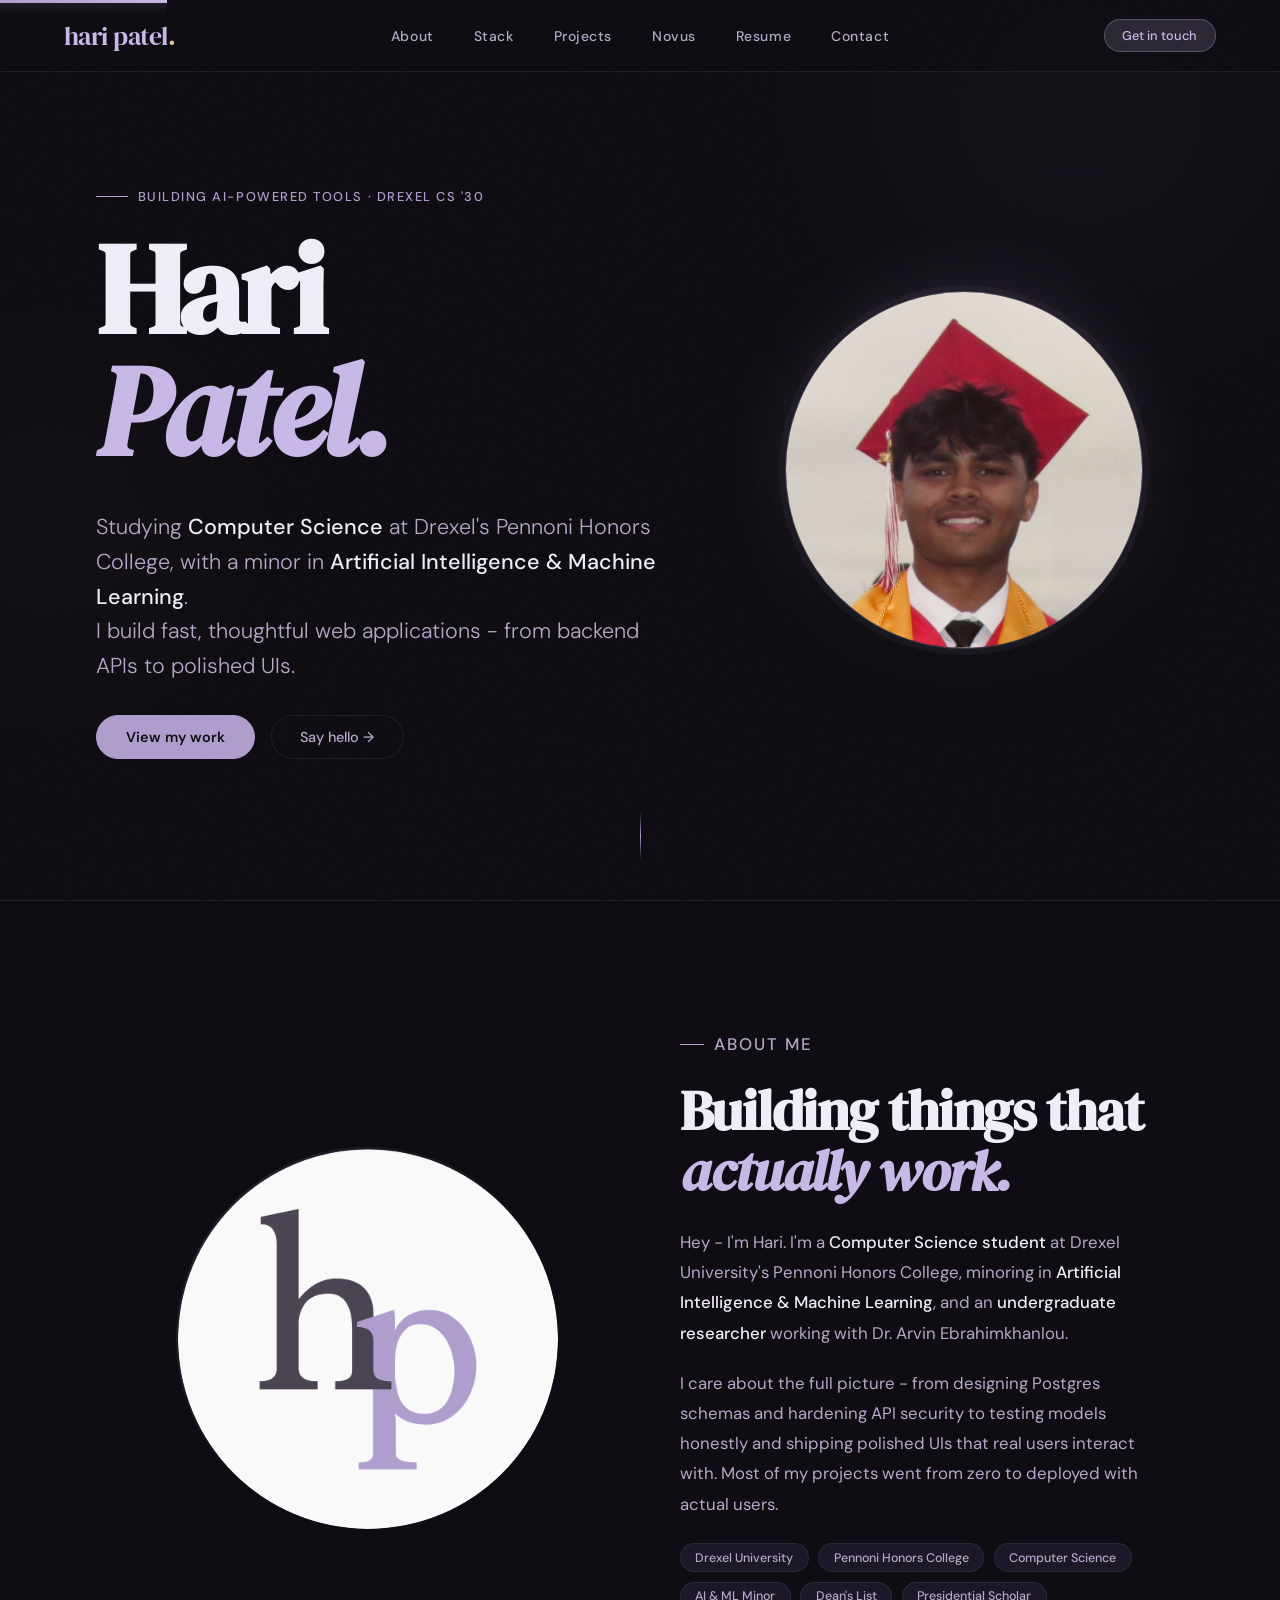
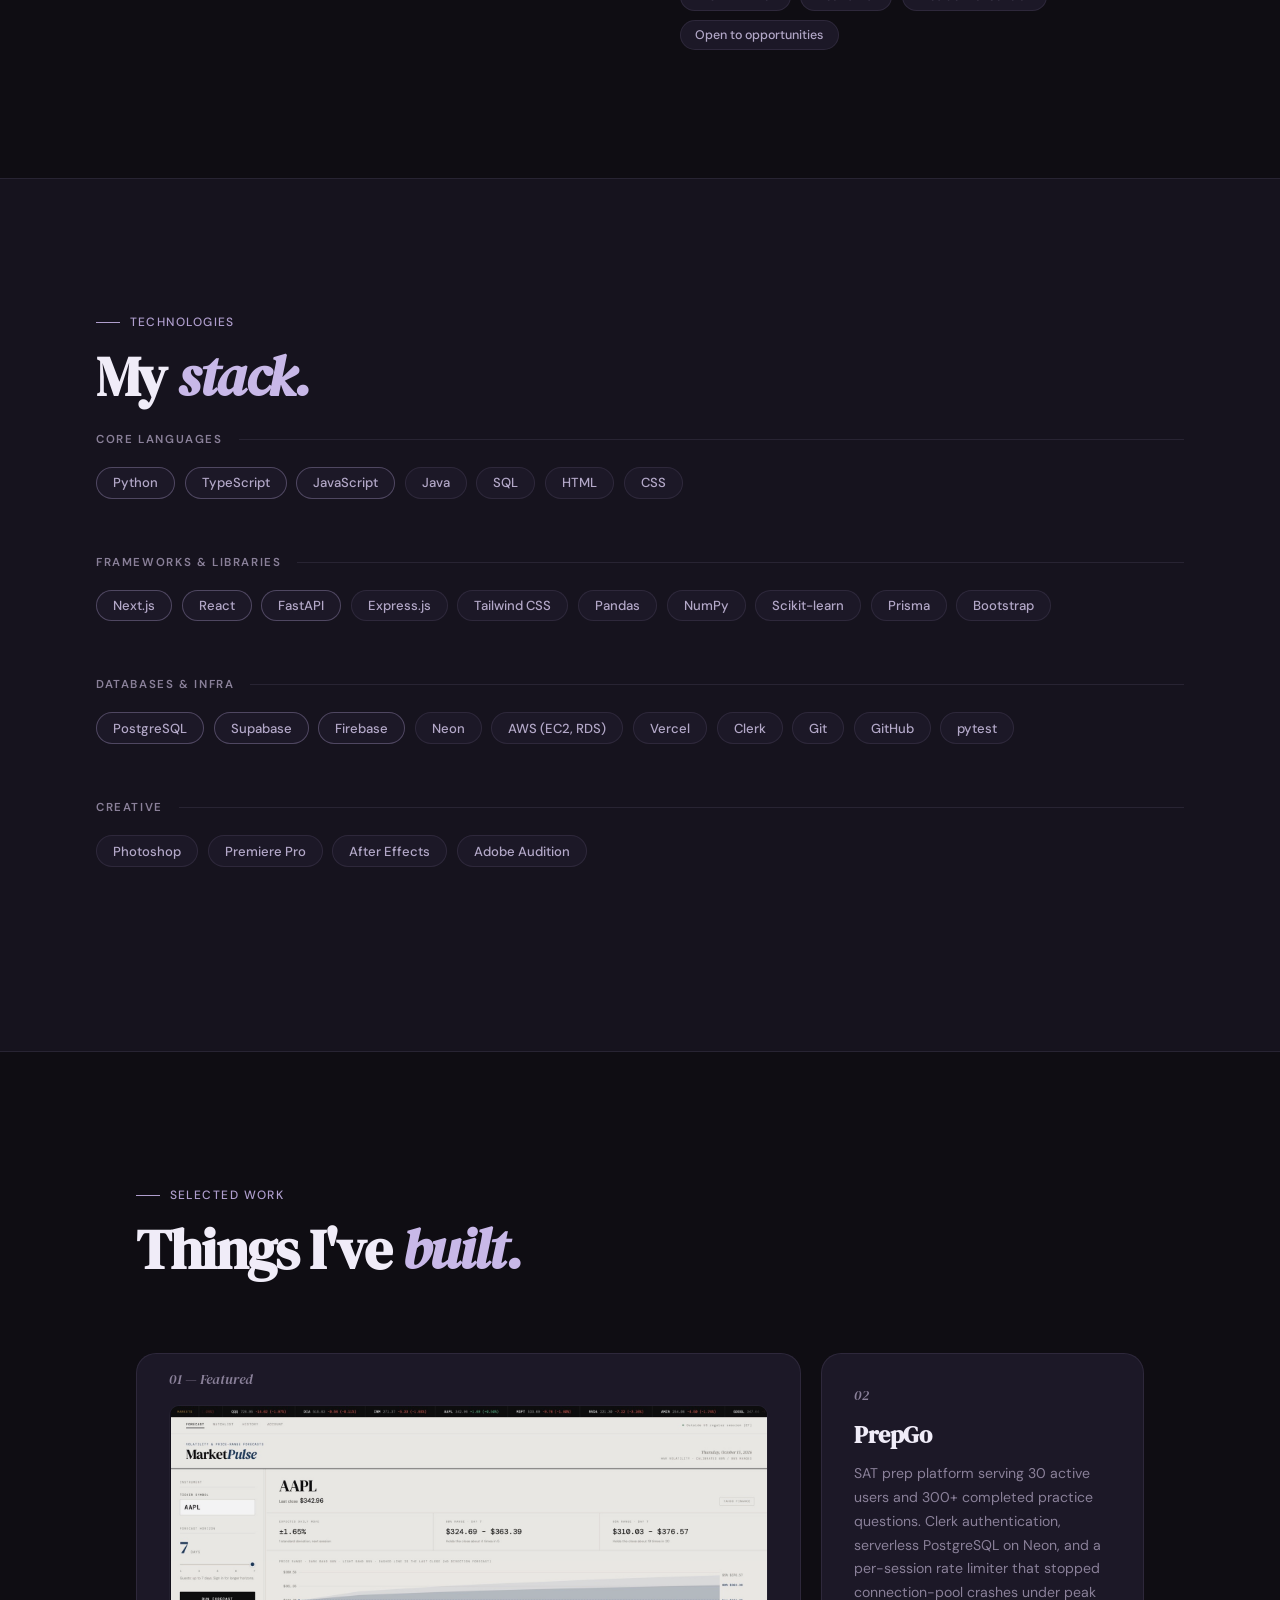
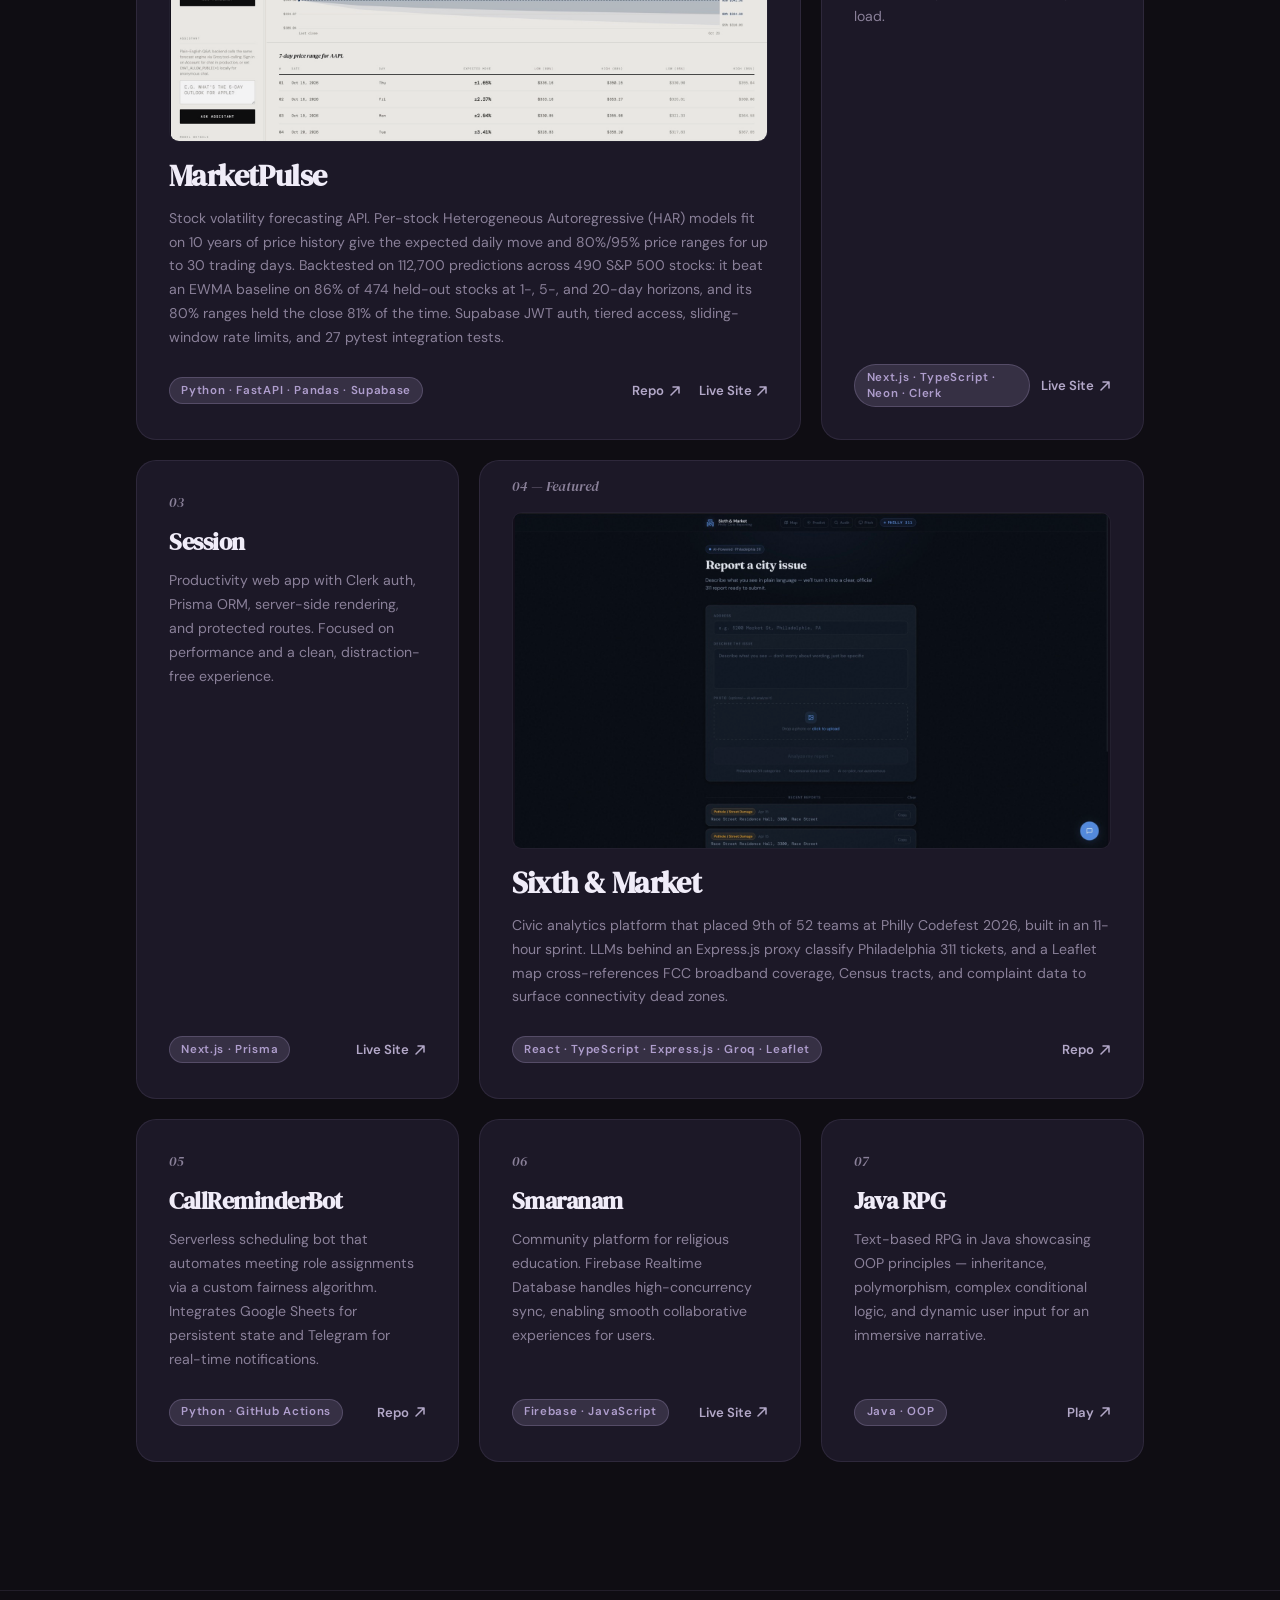
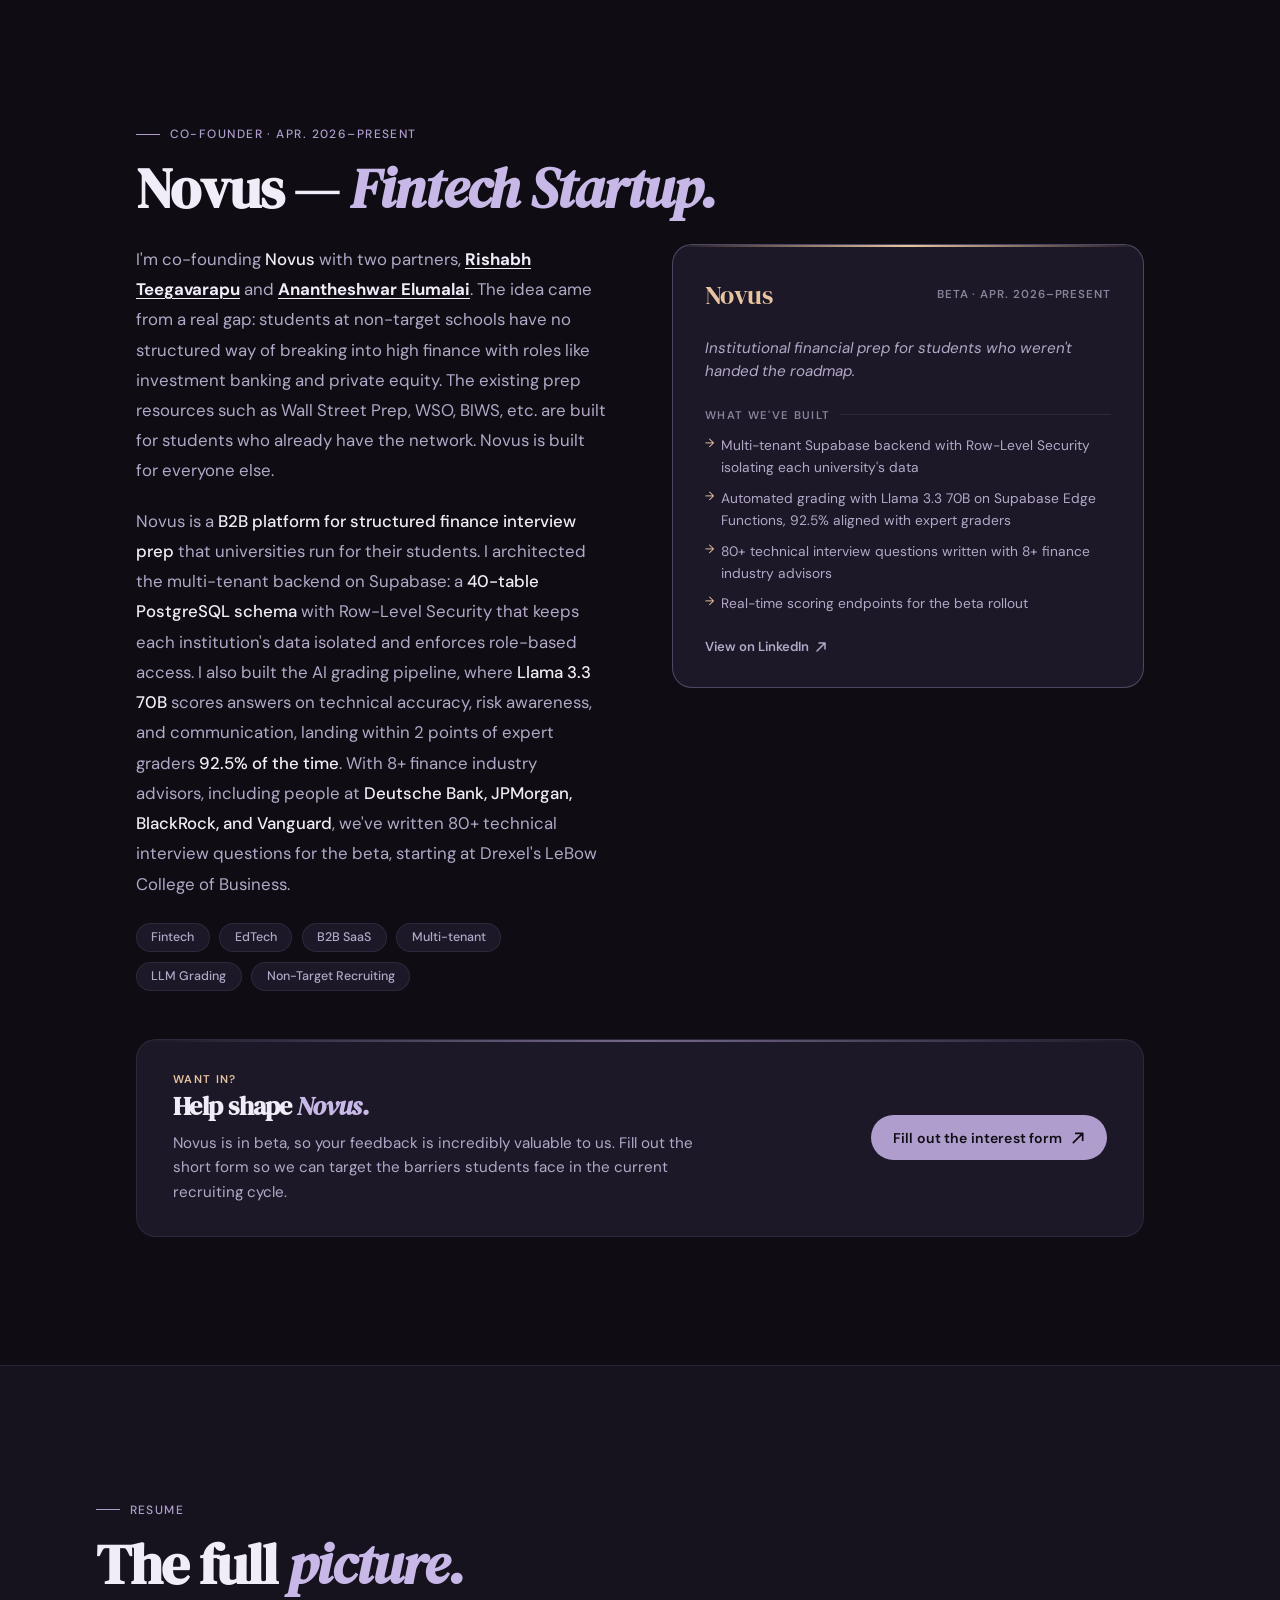
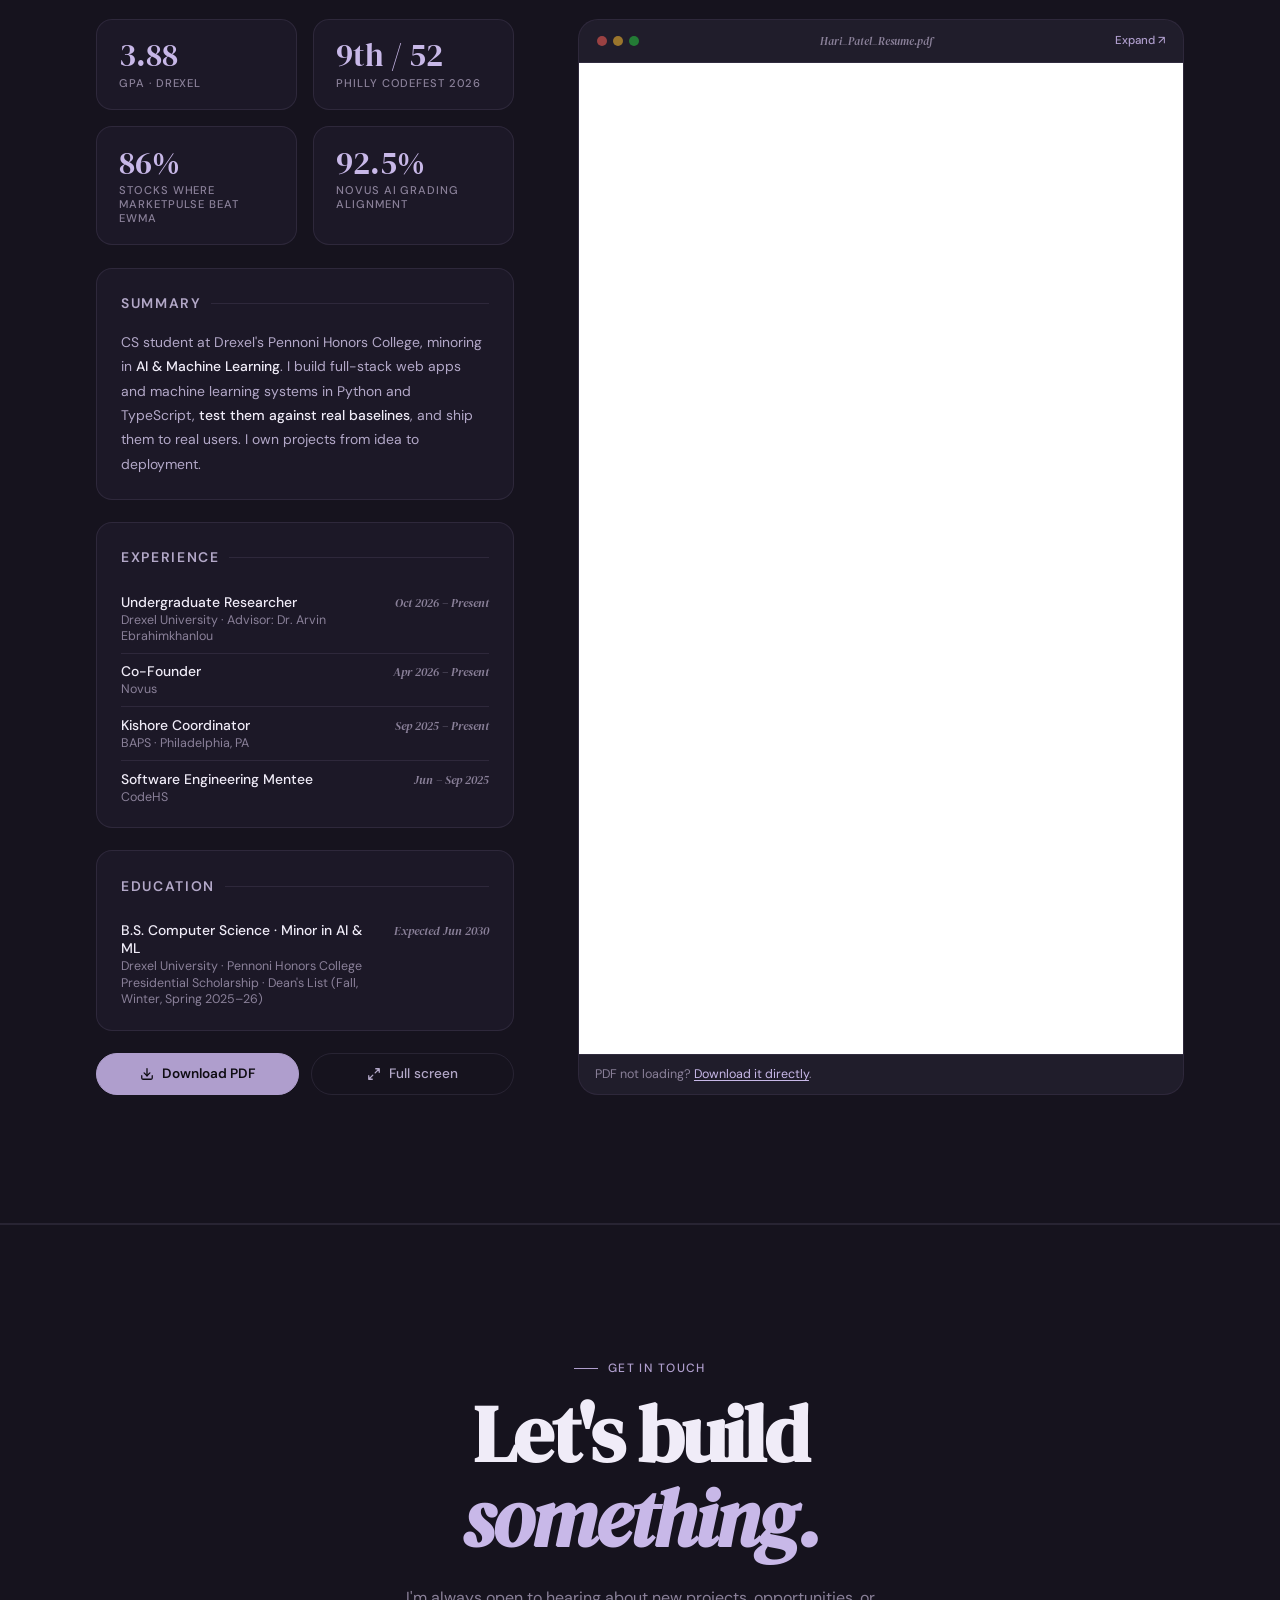
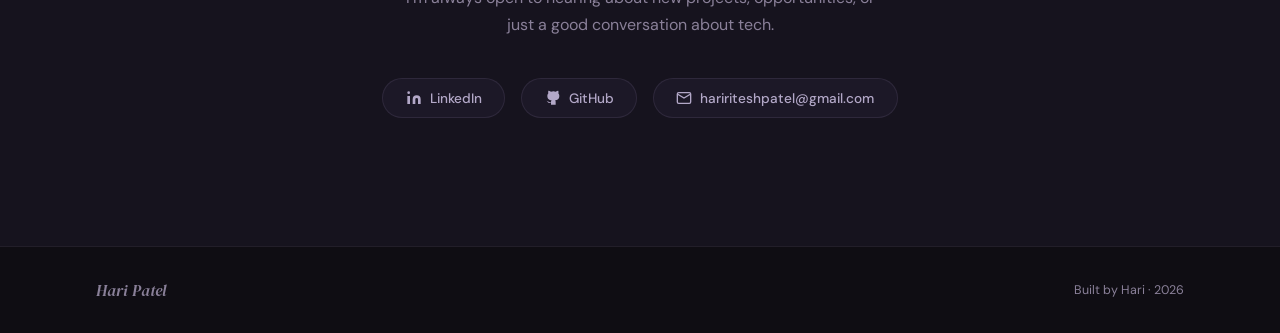
==== commit be6ceae8: "Update site from new resume and MarketPulse HAR results; remove stale files; accessibility and perfo" ====
--- a/index.html
+++ b/index.html
@@ -4,16 +4,18 @@
   <meta charset="UTF-8">
   <meta name="viewport" content="width=device-width, initial-scale=1.0">
   <title>Hari Patel — CS Student</title>
+  <meta name="description" content="Hari Patel - Computer Science student at Drexel's Pennoni Honors College building full-stack apps and machine learning systems. Co-founder of Novus.">
+  <link rel="canonical" href="https://haripatel788.github.io/">
   <link rel="icon" type="image/png" href="2.png">
   <meta property="og:title" content="Hari Patel — CS Student & Developer">
-  <meta property="og:description" content="Building full-stack apps and ML pipelines. Drexel CS '30.">
+  <meta property="og:description" content="Building full-stack apps and ML systems. Drexel CS '30.">
   <meta property="og:image" content="https://haripatel788.github.io/2.png">
   <meta property="og:url" content="https://haripatel788.github.io">
-  <meta name="twitter:card" content="summary_large_image">
+  <meta name="twitter:card" content="summary">
   <link rel="preconnect" href="https://fonts.googleapis.com">
   <link rel="preconnect" href="https://fonts.gstatic.com" crossorigin>
   <link href="https://fonts.googleapis.com/css2?family=DM+Serif+Display:ital@0;1&family=DM+Sans:ital,opsz,wght@0,9..40,300;0,9..40,400;0,9..40,500;1,9..40,300&display=swap" rel="stylesheet">
-  <link rel="stylesheet" href="style.css">
+  <link rel="stylesheet" href="style.css?v=2">
 </head>
 <body>
 
@@ -34,7 +36,7 @@
     <div class="nav-actions">
       <a href="#contact" class="nav-cta">Get in touch</a>
     </div>
-    <button class="ham-btn" id="hamBtn" aria-label="Toggle menu"><span></span><span></span><span></span></button>
+    <button class="ham-btn" id="hamBtn" aria-label="Toggle menu" aria-expanded="false" aria-controls="mobileMenu"><span></span><span></span><span></span></button>
   </nav>
 
   <div class="mobile-menu" id="mobileMenu">
@@ -46,14 +48,14 @@
     <a href="#contact">Contact</a>
   </div>
 
+  <main>
   <section id="hero">
     <div class="hero-inner">
       <div class="hero-text">
         <p class="hero-eyebrow">Building AI-powered Tools · Drexel CS '30</p>
         <h1 class="hero-name">Hari<br><em>Patel.</em></h1>
         <p class="hero-title">
-          Studying <strong>Computer Science</strong> at Drexel's Pennoni Honors College.<br>
-          Pursuing a major in <strong>Computer Science</strong> and planning on adding a second major in <strong>Machine Learning</strong>.<br>
+          Studying <strong>Computer Science</strong> at Drexel's Pennoni Honors College, with a minor in <strong>Artificial Intelligence &amp; Machine Learning</strong>.<br>
           I build fast, thoughtful web applications - from backend APIs to polished UIs.
         </p>
         <div class="hero-ctas">
@@ -63,7 +65,7 @@
       </div>
       <div class="hero-photo-wrap">
         <div class="hero-photo">
-          <img src="headshot.png" alt="Hari Patel headshot" />
+          <img src="headshot.jpg" alt="Hari Patel headshot" />
         </div>
       </div>
     </div>
@@ -75,19 +77,20 @@
   <section id="about">
     <div class="about-grid">
       <div class="about-photo-wrap reveal">
-        <img src="2.png" alt="Hari Patel illustration" />
+        <img src="2.png" alt="Hari Patel illustration" loading="lazy" />
       </div>
       <div class="about-text">
         <p class="section-label reveal">About me</p>
         <h2 class="section-title reveal reveal-delay-1">Building things that<br><em>actually work.</em></h2>
-        <p class="reveal reveal-delay-2">Hey - I'm Hari. I'm a <strong>Computer Science student</strong> at Drexel University's Pennoni Honors College, planning on pursuing a second major in <strong>Machine Learning</strong>.</p>
-        <p class="reveal reveal-delay-3">I care about the full picture - from designing Postgres schemas and hardening API security to shipping polished UIs that real users interact with. Most of my projects went from zero to deployed with actual users.</p>
+        <p class="reveal reveal-delay-2">Hey - I'm Hari. I'm a <strong>Computer Science student</strong> at Drexel University's Pennoni Honors College, minoring in <strong>Artificial Intelligence &amp; Machine Learning</strong>, and an <strong>undergraduate researcher</strong> working with Dr. Arvin Ebrahimkhanlou.</p>
+        <p class="reveal reveal-delay-3">I care about the full picture - from designing Postgres schemas and hardening API security to testing models honestly and shipping polished UIs that real users interact with. Most of my projects went from zero to deployed with actual users.</p>
         <div class="about-chips stagger-parent reveal reveal-delay-4">
           <span class="chip stagger-child">Drexel University</span>
           <span class="chip stagger-child">Pennoni Honors College</span>
           <span class="chip stagger-child">Computer Science</span>
-          <span class="chip stagger-child">Machine Learning</span>
-          <span class="chip stagger-child">Backend Dev</span>
+          <span class="chip stagger-child">AI &amp; ML Minor</span>
+          <span class="chip stagger-child">Dean's List</span>
+          <span class="chip stagger-child">Presidential Scholar</span>
           <span class="chip stagger-child">Open to opportunities</span>
         </div>
       </div>
@@ -116,34 +119,37 @@
           <span class="tech-pill featured stagger-child">Next.js</span>
           <span class="tech-pill featured stagger-child">React</span>
           <span class="tech-pill featured stagger-child">FastAPI</span>
+          <span class="tech-pill stagger-child">Express.js</span>
           <span class="tech-pill stagger-child">Tailwind CSS</span>
-          <span class="tech-pill stagger-child">Bootstrap</span>
           <span class="tech-pill stagger-child">Pandas</span>
+          <span class="tech-pill stagger-child">NumPy</span>
           <span class="tech-pill stagger-child">Scikit-learn</span>
           <span class="tech-pill stagger-child">Prisma</span>
+          <span class="tech-pill stagger-child">Bootstrap</span>
         </div>
       </div>
       <div class="tech-category reveal reveal-delay-3">
         <p class="tech-category-label">Databases & infra</p>
         <div class="tech-pills stagger-parent visible">
           <span class="tech-pill featured stagger-child">PostgreSQL</span>
+          <span class="tech-pill featured stagger-child">Supabase</span>
           <span class="tech-pill featured stagger-child">Firebase</span>
           <span class="tech-pill stagger-child">Neon</span>
-          <span class="tech-pill stagger-child">AWS</span>
+          <span class="tech-pill stagger-child">AWS (EC2, RDS)</span>
           <span class="tech-pill stagger-child">Vercel</span>
+          <span class="tech-pill stagger-child">Clerk</span>
           <span class="tech-pill stagger-child">Git</span>
           <span class="tech-pill stagger-child">GitHub</span>
-          <span class="tech-pill stagger-child">Google Apps Script</span>
+          <span class="tech-pill stagger-child">pytest</span>
         </div>
       </div>
       <div class="tech-category reveal reveal-delay-3">
-        <p class="tech-category-label">Tools & creative</p>
+        <p class="tech-category-label">Creative</p>
         <div class="tech-pills stagger-parent visible">
           <span class="tech-pill stagger-child">Photoshop</span>
           <span class="tech-pill stagger-child">Premiere Pro</span>
           <span class="tech-pill stagger-child">After Effects</span>
           <span class="tech-pill stagger-child">Adobe Audition</span>
-          <span class="tech-pill stagger-child">Clerk (Auth)</span>
         </div>
       </div>
     </div>
@@ -161,44 +167,47 @@
 
       <div class="project-card has-preview bento-r1c1 reveal">
         <p class="project-number">01 — Featured</p>
-        <img class="project-preview" src="marketpulse-screenshot.png" alt="MarketPulse project preview">
+        <img class="project-preview" src="marketpulse-screenshot.jpg" alt="MarketPulse forecast for AAPL showing 80% and 95% price ranges" loading="lazy">
         <h3 class="project-name">MarketPulse</h3>
-        <p class="project-desc">Stock forecasts up to 30 days: a 300-tree scikit-learn Random Forest on 27 engineered features from Stooq prices (Yahoo Finance fallback), plus live NewsAPI headlines scored with Groq into a relevance-weighted sentiment blend. FastAPI backend with in-memory rate limits; Supabase for optional auth, tiers, and forecast history.</p>
-        <div class="project-footer">
-          <span class="project-tag">Python · FastAPI · scikit-learn · NewsAPI · Groq · Supabase</span>
-          <a href="https://marketpulse-ba4x.onrender.com" target="_blank" class="project-link">Live Site <svg width="12" height="12" viewBox="0 0 12 12" fill="none"><path d="M2 10L10 2M10 2H4M10 2V8" stroke="currentColor" stroke-width="1.5" stroke-linecap="round" stroke-linejoin="round"/></svg></a>
+        <p class="project-desc">Stock volatility forecasting API. Per-stock Heterogeneous Autoregressive (HAR) models fit on 10 years of price history give the expected daily move and 80%/95% price ranges for up to 30 trading days. Backtested on 112,700 predictions across 490 S&amp;P 500 stocks: it beat an EWMA baseline on 86% of 474 held-out stocks at 1-, 5-, and 20-day horizons, and its 80% ranges held the close 81% of the time. Supabase JWT auth, tiered access, sliding-window rate limits, and 27 pytest integration tests.</p>
+        <div class="project-footer">
+          <span class="project-tag">Python · FastAPI · Pandas · Supabase</span>
+          <div class="project-links">
+            <a href="https://github.com/haripatel788/MarketPulse" target="_blank" rel="noopener noreferrer" class="project-link">Repo <svg width="12" height="12" viewBox="0 0 12 12" fill="none"><path d="M2 10L10 2M10 2H4M10 2V8" stroke="currentColor" stroke-width="1.5" stroke-linecap="round" stroke-linejoin="round"/></svg></a>
+            <a href="https://marketpulse-ba4x.onrender.com" target="_blank" rel="noopener noreferrer" class="project-link">Live Site <svg width="12" height="12" viewBox="0 0 12 12" fill="none"><path d="M2 10L10 2M10 2H4M10 2V8" stroke="currentColor" stroke-width="1.5" stroke-linecap="round" stroke-linejoin="round"/></svg></a>
+          </div>
         </div>
       </div>
 
       <div class="project-card bento-r1c2 reveal reveal-delay-1">
+        <p class="project-number">02</p>
+        <h3 class="project-name">PrepGo</h3>
+        <p class="project-desc">SAT prep platform serving 30 active users and 300+ completed practice questions. Clerk authentication, serverless PostgreSQL on Neon, and a per-session rate limiter that stopped connection-pool crashes under peak load.</p>
+        <div class="project-footer">
+          <span class="project-tag">Next.js · TypeScript · Neon · Clerk</span>
+          <a href="https://prep-go.vercel.app" target="_blank" rel="noopener noreferrer" class="project-link">Live Site <svg width="12" height="12" viewBox="0 0 12 12" fill="none"><path d="M2 10L10 2M10 2H4M10 2V8" stroke="currentColor" stroke-width="1.5" stroke-linecap="round" stroke-linejoin="round"/></svg></a>
+        </div>
+      </div>
+
+
+      <div class="project-card bento-r2c1 reveal reveal-delay-1">
         <p class="project-number">03</p>
-        <h3 class="project-name">PrepGO</h3>
-        <p class="project-desc">SAT prep platform serving 30+ active users across 250+ reading and math questions, built and deployed with a normalized PostgreSQL schema and JWT security.</p>
-        <div class="project-footer">
-          <span class="project-tag">Next.js · TypeScript</span>
-          <a href="https://prep-go.vercel.app" target="_blank" class="project-link">Live Site <svg width="12" height="12" viewBox="0 0 12 12" fill="none"><path d="M2 10L10 2M10 2H4M10 2V8" stroke="currentColor" stroke-width="1.5" stroke-linecap="round" stroke-linejoin="round"/></svg></a>
-        </div>
-      </div>
-
-
-      <div class="project-card bento-r2c1 reveal reveal-delay-1">
-        <p class="project-number">07</p>
         <h3 class="project-name">Session</h3>
         <p class="project-desc">Productivity web app with Clerk auth, Prisma ORM, server-side rendering, and protected routes. Focused on performance and a clean, distraction-free experience.</p>
         <div class="project-footer">
           <span class="project-tag">Next.js · Prisma</span>
-          <a href="https://sessionapp.vercel.app/" target="_blank" class="project-link">Live Site <svg width="12" height="12" viewBox="0 0 12 12" fill="none"><path d="M2 10L10 2M10 2H4M10 2V8" stroke="currentColor" stroke-width="1.5" stroke-linecap="round" stroke-linejoin="round"/></svg></a>
+          <a href="https://sessionapp.vercel.app/" target="_blank" rel="noopener noreferrer" class="project-link">Live Site <svg width="12" height="12" viewBox="0 0 12 12" fill="none"><path d="M2 10L10 2M10 2H4M10 2V8" stroke="currentColor" stroke-width="1.5" stroke-linecap="round" stroke-linejoin="round"/></svg></a>
         </div>
       </div>
 
       <div class="project-card has-preview bento-r2c2 reveal reveal-delay-2">
-        <p class="project-number">02 — Featured</p>
-        <img class="project-preview" src="sixthandmarket-screenshot.png" alt="Sixth and Market project preview">
+        <p class="project-number">04 — Featured</p>
+        <img class="project-preview" src="sixthandmarket-screenshot.jpg" alt="Sixth and Market project preview" loading="lazy">
         <h3 class="project-name">Sixth & Market</h3>
-        <p class="project-desc">Civic platform built for Codefest 2026 that rewrites generic 311 reports, detects duplicate issues, and maps broadband dead zones using predictive risk scoring.</p>
-        <div class="project-footer">
-          <span class="project-tag">React19 · GroqAPI · Leaflet</span>
-          <a href="https://github.com/haripatel788/codefest2026" target="_blank" class="project-link">Repo <svg width="12" height="12" viewBox="0 0 12 12" fill="none"><path d="M2 10L10 2M10 2H4M10 2V8" stroke="currentColor" stroke-width="1.5" stroke-linecap="round" stroke-linejoin="round"/></svg></a>
+        <p class="project-desc">Civic analytics platform that placed 9th of 52 teams at Philly Codefest 2026, built in an 11-hour sprint. LLMs behind an Express.js proxy classify Philadelphia 311 tickets, and a Leaflet map cross-references FCC broadband coverage, Census tracts, and complaint data to surface connectivity dead zones.</p>
+        <div class="project-footer">
+          <span class="project-tag">React · TypeScript · Express.js · Groq · Leaflet</span>
+          <a href="https://github.com/haripatel788/codefest2026" target="_blank" rel="noopener noreferrer" class="project-link">Repo <svg width="12" height="12" viewBox="0 0 12 12" fill="none"><path d="M2 10L10 2M10 2H4M10 2V8" stroke="currentColor" stroke-width="1.5" stroke-linecap="round" stroke-linejoin="round"/></svg></a>
         </div>
       </div>
 
@@ -208,8 +217,8 @@
         <h3 class="project-name">CallReminderBot</h3>
         <p class="project-desc">Serverless scheduling bot that automates meeting role assignments via a custom fairness algorithm. Integrates Google Sheets for persistent state and Telegram for real-time notifications.</p>
         <div class="project-footer">
-          <span class="project-tag">Python · Github Actions</span>
-          <a href="https://github.com/haripatel788/weekly-call-reminder" target="_blank" class="project-link">Repo <svg width="12" height="12" viewBox="0 0 12 12" fill="none"><path d="M2 10L10 2M10 2H4M10 2V8" stroke="currentColor" stroke-width="1.5" stroke-linecap="round" stroke-linejoin="round"/></svg></a>
+          <span class="project-tag">Python · GitHub Actions</span>
+          <a href="https://github.com/haripatel788/weekly-call-reminder" target="_blank" rel="noopener noreferrer" class="project-link">Repo <svg width="12" height="12" viewBox="0 0 12 12" fill="none"><path d="M2 10L10 2M10 2H4M10 2V8" stroke="currentColor" stroke-width="1.5" stroke-linecap="round" stroke-linejoin="round"/></svg></a>
         </div>
       </div>
 
@@ -219,17 +228,17 @@
         <p class="project-desc">Community platform for religious education. Firebase Realtime Database handles high-concurrency sync, enabling smooth collaborative experiences for users.</p>
         <div class="project-footer">
           <span class="project-tag">Firebase · JavaScript</span>
-          <a href="https://smaranam.vercel.app/" target="_blank" class="project-link">Live Site <svg width="12" height="12" viewBox="0 0 12 12" fill="none"><path d="M2 10L10 2M10 2H4M10 2V8" stroke="currentColor" stroke-width="1.5" stroke-linecap="round" stroke-linejoin="round"/></svg></a>
+          <a href="https://smaranam.vercel.app/" target="_blank" rel="noopener noreferrer" class="project-link">Live Site <svg width="12" height="12" viewBox="0 0 12 12" fill="none"><path d="M2 10L10 2M10 2H4M10 2V8" stroke="currentColor" stroke-width="1.5" stroke-linecap="round" stroke-linejoin="round"/></svg></a>
         </div>
       </div>
 
       <div class="project-card bento-r3c3 reveal reveal-delay-4">
-        <p class="project-number">08</p>
+        <p class="project-number">07</p>
         <h3 class="project-name">Java RPG</h3>
         <p class="project-desc">Text-based RPG in Java showcasing OOP principles — inheritance, polymorphism, complex conditional logic, and dynamic user input for an immersive narrative.</p>
         <div class="project-footer">
           <span class="project-tag">Java · OOP</span>
-          <a href="https://codehs.com/sandbox/id/rpg-Cq6Ldt/run" target="_blank" class="project-link">Play <svg width="12" height="12" viewBox="0 0 12 12" fill="none"><path d="M2 10L10 2M10 2H4M10 2V8" stroke="currentColor" stroke-width="1.5" stroke-linecap="round" stroke-linejoin="round"/></svg></a>
+          <a href="https://codehs.com/sandbox/id/rpg-Cq6Ldt/run" target="_blank" rel="noopener noreferrer" class="project-link">Play <svg width="12" height="12" viewBox="0 0 12 12" fill="none"><path d="M2 10L10 2M10 2H4M10 2V8" stroke="currentColor" stroke-width="1.5" stroke-linecap="round" stroke-linejoin="round"/></svg></a>
         </div>
       </div>
 
@@ -240,7 +249,7 @@
 
   <section id="novus">
     <div class="novus-inner">
-      <p class="section-label reveal">Co-Founder · 2025–Present</p>
+      <p class="section-label reveal">Co-Founder · Apr. 2026–Present</p>
       <h2 class="section-title reveal reveal-delay-1">Novus — <em>Fintech Startup.</em></h2>
 
       <div class="novus-grid">
@@ -250,15 +259,15 @@
             I'm co-founding <strong>Novus</strong> with two partners, <a href="https://www.linkedin.com/in/rishabh-teegavarapu/" target="_blank" rel="noopener noreferrer" class="novus-partner-link">Rishabh Teegavarapu</a> and <a href="https://www.linkedin.com/in/anantheshwar-elumalai/" target="_blank" rel="noopener noreferrer" class="novus-partner-link">Anantheshwar Elumalai</a>. The idea came from a real gap: students at non-target schools have no structured way of breaking into high finance with roles like investment banking and private equity. The existing prep resources such as Wall Street Prep, WSO, BIWS, etc. are built for students who already have the network. Novus is built for everyone else.
           </p>
           <p>
-            The product is a <strong>LeetCode-style platform for institutional finance</strong>, with live modeling challenges, school-specific recruiting roadmaps, and an AI coach that pulls from current market conditions. We're starting at Drexel's LeBow College of Business and expanding to institutions in Philadelphia. We've done advisor conversations with people at <strong>Deutsche Bank, JPMorgan, BlackRock, and Vanguard</strong> and are in early validation with students and faculty.
+            Novus is a <strong>B2B platform for structured finance interview prep</strong> that universities run for their students. I architected the multi-tenant backend on Supabase: a <strong>40-table PostgreSQL schema</strong> with Row-Level Security that keeps each institution's data isolated and enforces role-based access. I also built the AI grading pipeline, where <strong>Llama 3.3 70B</strong> scores answers on technical accuracy, risk awareness, and communication, landing within 2 points of expert graders <strong>92.5% of the time</strong>. With 8+ finance industry advisors, including people at <strong>Deutsche Bank, JPMorgan, BlackRock, and Vanguard</strong>, we've written 80+ technical interview questions for the beta, starting at Drexel's LeBow College of Business.
           </p>
           <div class="novus-chips stagger-parent reveal reveal-delay-3">
             <span class="chip stagger-child">Fintech</span>
             <span class="chip stagger-child">EdTech</span>
-            <span class="chip stagger-child">Financial Modeling</span>
+            <span class="chip stagger-child">B2B SaaS</span>
+            <span class="chip stagger-child">Multi-tenant</span>
+            <span class="chip stagger-child">LLM Grading</span>
             <span class="chip stagger-child">Non-Target Recruiting</span>
-            <span class="chip stagger-child">Investment Banking Prep</span>
-            <span class="chip stagger-child">Early Stage</span>
           </div>
         </div>
 
@@ -266,19 +275,19 @@
           <div class="novus-card">
             <div class="novus-card-header">
               <span class="novus-label">Novus</span>
-              <span class="novus-stage">Early Stage · 2025–Present</span>
+              <span class="novus-stage">Beta · Apr. 2026–Present</span>
             </div>
             <p class="novus-tagline">Institutional financial prep for students who weren't handed the roadmap.</p>
             <div class="novus-mission">
-              <p class="novus-mission-label">What we're building</p>
+              <p class="novus-mission-label">What we've built</p>
               <ul class="novus-mission-list">
-                <li>Live financial modeling challenge; LeetCode-style, graded automatically</li>
-                <li>School-specific IB/PE recruiting roadmaps starting at Drexel LeBow</li>
-                <li>AI interview coach trained on real market conditions and deal flow</li>
-                <li>Alumni network with favorited connections and direct outreach tools</li>
+                <li>Multi-tenant Supabase backend with Row-Level Security isolating each university's data</li>
+                <li>Automated grading with Llama 3.3 70B on Supabase Edge Functions, 92.5% aligned with expert graders</li>
+                <li>80+ technical interview questions written with 8+ finance industry advisors</li>
+                <li>Real-time scoring endpoints for the beta rollout</li>
               </ul>
             </div>
-            <a href="https://www.linkedin.com/company/novusfinanceprep/" target="_blank" class="novus-cta">
+            <a href="https://www.linkedin.com/company/novusfinanceprep/" target="_blank" rel="noopener noreferrer" class="novus-cta">
               View on LinkedIn
               <svg width="12" height="12" viewBox="0 0 12 12" fill="none"><path d="M2 10L10 2M10 2H4M10 2V8" stroke="currentColor" stroke-width="1.5" stroke-linecap="round" stroke-linejoin="round"/></svg>
             </a>
@@ -292,7 +301,7 @@
           <p class="novus-form-cta-label">Want in?</p>
           <h3 class="novus-form-cta-title">Help shape <em>Novus.</em></h3>
           <p class="novus-form-cta-desc">
-            We are currently in the research and development phase of Novus, so your feedback would be incredibly valuable to us. Fill out the short form so that we can target the barriers that students phase in the current recruiting cycle.
+            Novus is in beta, so your feedback is incredibly valuable to us. Fill out the short form so we can target the barriers students face in the current recruiting cycle.
           </p>
         </div>
         <a href="https://forms.cloud.microsoft/r/g56rkn1s84" target="_blank" rel="noopener noreferrer" class="novus-form-cta-btn">
@@ -312,43 +321,57 @@
         <div class="resume-summary">
           <div class="resume-stat-row reveal reveal-delay-1">
             <div class="resume-stat">
-              <div class="resume-stat-value">3.90</div>
+              <div class="resume-stat-value">3.88</div>
               <div class="resume-stat-label">GPA · Drexel</div>
             </div>
             <div class="resume-stat">
-              <div class="resume-stat-value">30+</div>
-              <div class="resume-stat-label">PrepGo users</div>
+              <div class="resume-stat-value">9th / 52</div>
+              <div class="resume-stat-label">Philly Codefest 2026</div>
             </div>
             <div class="resume-stat">
-              <div class="resume-stat-value">300</div>
-              <div class="resume-stat-label">Tree RF model</div>
+              <div class="resume-stat-value">86%</div>
+              <div class="resume-stat-label">Stocks where MarketPulse beat EWMA</div>
             </div>
             <div class="resume-stat">
-              <div class="resume-stat-value">27</div>
-              <div class="resume-stat-label">Engineered features</div>
+              <div class="resume-stat-value">92.5%</div>
+              <div class="resume-stat-label">Novus AI grading alignment</div>
             </div>
           </div>
 
           <div class="resume-block reveal reveal-delay-2">
             <p class="resume-block-title">Summary</p>
-            <p>CS student at Drexel with <strong>hands-on experience</strong> building full-stack web apps and ML models in Python. Deployed real projects with real users, led volunteer teams, and focused on how <strong>data-driven software</strong> solves practical problems. I own projects from idea to deployment.</p>
+            <p>CS student at Drexel's Pennoni Honors College, minoring in <strong>AI &amp; Machine Learning</strong>. I build full-stack web apps and machine learning systems in Python and TypeScript, <strong>test them against real baselines</strong>, and ship them to real users. I own projects from idea to deployment.</p>
           </div>
 
           <div class="resume-block reveal reveal-delay-2">
             <p class="resume-block-title">Experience</p>
             <div class="resume-exp-item">
               <div>
-                <div class="resume-exp-role">Mentee</div>
-                <div class="resume-exp-place">CodeHS · Chicago, IL</div>
+                <div class="resume-exp-role">Undergraduate Researcher</div>
+                <div class="resume-exp-place">Drexel University · Advisor: Dr. Arvin Ebrahimkhanlou</div>
+              </div>
+              <div class="resume-exp-date">Oct 2026 – Present</div>
+            </div>
+            <div class="resume-exp-item">
+              <div>
+                <div class="resume-exp-role">Co-Founder</div>
+                <div class="resume-exp-place">Novus</div>
+              </div>
+              <div class="resume-exp-date">Apr 2026 – Present</div>
+            </div>
+            <div class="resume-exp-item">
+              <div>
+                <div class="resume-exp-role">Kishore Coordinator</div>
+                <div class="resume-exp-place">BAPS · Philadelphia, PA</div>
+              </div>
+              <div class="resume-exp-date">Sep 2025 – Present</div>
+            </div>
+            <div class="resume-exp-item">
+              <div>
+                <div class="resume-exp-role">Software Engineering Mentee</div>
+                <div class="resume-exp-place">CodeHS</div>
               </div>
               <div class="resume-exp-date">Jun – Sep 2025</div>
-            </div>
-            <div class="resume-exp-item">
-              <div>
-                <div class="resume-exp-role">Co-Coordinator, Youth Program</div>
-                <div class="resume-exp-place">BAPS</div>
-              </div>
-              <div class="resume-exp-date">Sep 2025 – Present</div>
             </div>
           </div>
 
@@ -356,10 +379,11 @@
             <p class="resume-block-title">Education</p>
             <div class="resume-exp-item">
               <div>
-                <div class="resume-exp-role">B.S. Computer Science</div>
+                <div class="resume-exp-role">B.S. Computer Science · Minor in AI &amp; ML</div>
                 <div class="resume-exp-place">Drexel University · Pennoni Honors College</div>
+                <div class="resume-exp-place">Presidential Scholarship · Dean's List (Fall, Winter, Spring 2025–26)</div>
               </div>
-              <div class="resume-exp-date">2025 – 2030</div>
+              <div class="resume-exp-date">Expected Jun 2030</div>
             </div>
           </div>
 
@@ -382,7 +406,7 @@
             <button class="resume-topbar-expand" id="openResume2">Expand ↗</button>
           </div>
           <div class="resume-iframe-wrap">
-            <iframe class="resume-embed" src="hari_resume.pdf#toolbar=0&navpanes=0&scrollbar=0&zoom=page-width" title="Hari Patel Résumé preview"></iframe>
+            <iframe class="resume-embed" src="hari_resume.pdf#toolbar=0&navpanes=0&scrollbar=0&zoom=page-width" title="Hari Patel Résumé preview" loading="lazy"></iframe>
             <p class="resume-fallback">PDF not loading? <a href="hari_resume.pdf" download>Download it directly</a>.</p>
           </div>
         </div>
@@ -390,8 +414,30 @@
     </div>
   </section>
 
-
-  <div class="resume-modal-overlay" id="resumeModal">
+  <section id="contact">
+    <div class="contact-inner">
+      <p class="section-label section-label--center reveal">Get in touch</p>
+      <h2 class="contact-big reveal reveal-delay-1">Let's build<br><em>something.</em></h2>
+      <p class="contact-sub reveal reveal-delay-2">I'm always open to hearing about new projects, opportunities, or just a good conversation about tech.</p>
+      <div class="contact-socials reveal reveal-delay-3">
+        <a href="https://www.linkedin.com/in/hari-patel-6712ba39a/" target="_blank" rel="noopener noreferrer" class="social-link">
+          <svg width="16" height="16" viewBox="0 0 24 24" fill="currentColor"><path d="M16 8a6 6 0 016 6v7h-4v-7a2 2 0 00-2-2 2 2 0 00-2 2v7h-4v-7a6 6 0 016-6zM2 9h4v12H2z"/><circle cx="4" cy="4" r="2"/></svg>
+          LinkedIn
+        </a>
+        <a href="https://github.com/haripatel788" target="_blank" rel="noopener noreferrer" class="social-link">
+          <svg width="16" height="16" viewBox="0 0 24 24" fill="currentColor"><path d="M9 19c-5 1.5-5-2.5-7-3m14 6v-3.87a3.37 3.37 0 00-.94-2.61c3.14-.35 6.44-1.54 6.44-7A5.44 5.44 0 0020 4.77 5.07 5.07 0 0019.91 1S18.73.65 16 2.48a13.38 13.38 0 00-7 0C6.27.65 5.09 1 5.09 1A5.07 5.07 0 005 4.77a5.44 5.44 0 00-1.5 3.78c0 5.42 3.3 6.61 6.44 7A3.37 3.37 0 009 18.13V22"/></svg>
+          GitHub
+        </a>
+        <button class="email-copy-btn" id="emailBtn" aria-label="Copy email address haririteshpatel@gmail.com">
+          <svg width="16" height="16" viewBox="0 0 24 24" fill="none" stroke="currentColor" stroke-width="2"><path d="M4 4h16c1.1 0 2 .9 2 2v12c0 1.1-.9 2-2 2H4c-1.1 0-2-.9-2-2V6c0-1.1.9-2 2-2z"/><polyline points="22,6 12,12 2,6"/></svg>
+          <span id="emailBtnText">haririteshpatel@gmail.com</span>
+        </button>
+      </div>
+    </div>
+  </section>
+  </main>
+
+  <div class="resume-modal-overlay" id="resumeModal" role="dialog" aria-modal="true" aria-label="Resume, full screen">
     <div class="resume-modal">
       <div class="resume-modal-header">
         <span class="resume-modal-title">Hari Patel — Resume</span>
@@ -400,41 +446,18 @@
             <svg width="13" height="13" viewBox="0 0 24 24" fill="none" stroke="currentColor" stroke-width="2.2" stroke-linecap="round" stroke-linejoin="round"><path d="M21 15v4a2 2 0 01-2 2H5a2 2 0 01-2-2v-4"/><polyline points="7 10 12 15 17 10"/><line x1="12" y1="15" x2="12" y2="3"/></svg>
             Download
           </a>
-          <button class="resume-modal-close" id="closeResume">✕</button>
-        </div>
-      </div>
-      <iframe class="resume-modal-frame" src="hari_resume.pdf#toolbar=0" title="Hari Patel Resume full screen"></iframe>
+          <button class="resume-modal-close" id="closeResume" aria-label="Close resume">✕</button>
+        </div>
+      </div>
+      <iframe class="resume-modal-frame" data-src="hari_resume.pdf#toolbar=0" title="Hari Patel Resume full screen"></iframe>
     </div>
   </div>
-
-
-  <section id="contact">
-    <div class="contact-inner">
-      <p class="section-label section-label--center reveal">Get in touch</p>
-      <h2 class="contact-big reveal reveal-delay-1">Let's build<br><em>something.</em></h2>
-      <p class="contact-sub reveal reveal-delay-2">I'm always open to hearing about new projects, opportunities, or just a good conversation about tech.</p>
-      <div class="contact-socials reveal reveal-delay-3">
-        <a href="https://www.linkedin.com/in/hari-patel-6712ba39a/" target="_blank" class="social-link">
-          <svg width="16" height="16" viewBox="0 0 24 24" fill="currentColor"><path d="M16 8a6 6 0 016 6v7h-4v-7a2 2 0 00-2-2 2 2 0 00-2 2v7h-4v-7a6 6 0 016-6zM2 9h4v12H2z"/><circle cx="4" cy="4" r="2"/></svg>
-          LinkedIn
-        </a>
-        <a href="https://github.com/haripatel788" target="_blank" class="social-link">
-          <svg width="16" height="16" viewBox="0 0 24 24" fill="currentColor"><path d="M9 19c-5 1.5-5-2.5-7-3m14 6v-3.87a3.37 3.37 0 00-.94-2.61c3.14-.35 6.44-1.54 6.44-7A5.44 5.44 0 0020 4.77 5.07 5.07 0 0019.91 1S18.73.65 16 2.48a13.38 13.38 0 00-7 0C6.27.65 5.09 1 5.09 1A5.07 5.07 0 005 4.77a5.44 5.44 0 00-1.5 3.78c0 5.42 3.3 6.61 6.44 7A3.37 3.37 0 009 18.13V22"/></svg>
-          GitHub
-        </a>
-        <button class="email-copy-btn" id="emailBtn">
-          <svg width="16" height="16" viewBox="0 0 24 24" fill="none" stroke="currentColor" stroke-width="2"><path d="M4 4h16c1.1 0 2 .9 2 2v12c0 1.1-.9 2-2 2H4c-1.1 0-2-.9-2-2V6c0-1.1.9-2 2-2z"/><polyline points="22,6 12,12 2,6"/></svg>
-          <span id="emailBtnText">haririteshpatel@gmail.com</span>
-        </button>
-      </div>
-    </div>
-  </section>
 
   <footer>
     <span class="footer-name">Hari Patel</span>
     <span class="footer-copy">Built by Hari · 2026</span>
   </footer>
 
-  <script src="script.js"></script>
+  <script src="script.js?v=2"></script>
 </body>
-</html>+</html>
--- a/style.css
+++ b/style.css
@@ -122,19 +122,6 @@
 .nav-links a:hover { color: var(--white); }
 .nav-links a:hover::after { width: 100%; }
 .nav-actions { display: inline-flex; align-items: center; gap: 0.5rem; margin-left: auto; }
-.nav-availability {
-  display: inline-flex;
-  align-items: center;
-  gap: 0.35rem;
-  padding: 0.2rem 0.55rem;
-  border-radius: 999px;
-  border: 1px solid rgba(110, 231, 183, 0.28);
-  background: rgba(110, 231, 183, 0.08);
-  font-size: 0.62rem;
-  letter-spacing: 0.08em;
-  color: #6ee7b7;
-  white-space: nowrap;
-}
 .nav-cta { font-size: 0.8rem; font-weight: 500; padding: 0.45rem 1.1rem; border: 1px solid var(--border-hover); border-radius: 100px; color: var(--lilac-bright); background: var(--lilac-dim); transition: all 0.25s ease; }
 .nav-cta:hover { background: var(--lilac); color: var(--bg); border-color: var(--lilac); }
 .ham-btn { display: none; flex-direction: column; gap: 5px; cursor: pointer; padding: 8px; background: none; border: none; z-index: 102; }
@@ -214,7 +201,7 @@
 .scroll-line { width: 1px; height: 48px; background: linear-gradient(to bottom, transparent, var(--lilac), transparent); animation: scrollPulse 2s ease-in-out infinite; }
 @keyframes scrollPulse { 0%,100% { opacity: 0.3; transform: scaleY(1); } 50% { opacity: 1; transform: scaleY(1.2); } }
 
-section { position: relative; z-index: 1; padding: clamp(4rem,10vw,8rem) clamp(1.5rem,8vw,6rem); }
+section { position: relative; z-index: 1; padding: clamp(4rem,10vw,8rem) clamp(1.5rem,8vw,6rem); scroll-margin-top: 72px; }
 .section-label { display: inline-flex; align-items: center; gap: 0.6rem; font-size: 0.75rem; font-weight: 500; letter-spacing: 0.12em; text-transform: uppercase; color: var(--lilac); margin-bottom: 1rem; }
 .section-label::before { content: ''; display: block; width: 24px; height: 1px; background: var(--lilac); }
 .section-title { font-family: var(--font-display); font-size: clamp(2.2rem,5vw,3.5rem); letter-spacing: -0.02em; color: var(--white); line-height: 1.1; margin-bottom: 1.5rem; }
@@ -265,7 +252,8 @@
 .project-desc { font-size: 0.88rem; line-height: 1.7; color: var(--gray); flex: 1; margin-bottom: 1.5rem; }
 .project-footer { display: grid; grid-template-columns: minmax(0, 1fr) auto; align-items: center; gap: 0.7rem; margin-top: auto; }
 .project-tag { justify-self: start; width: fit-content; max-width: 100%; font-size: 0.72rem; font-weight: 600; letter-spacing: 0.06em; line-height: 1.35; padding: 0.3rem 0.7rem; border-radius: 100px; background: var(--lilac-dim); color: var(--lilac); border: 1px solid rgba(175,158,205,0.25); overflow-wrap: anywhere; }
-.project-link { justify-self: end; align-self: center; font-size: 0.82rem; font-weight: 600; color: var(--gray-light); display: inline-flex; align-items: center; gap: 0.3rem; transition: all 0.2s ease; }
+.project-links { justify-self: end; display: inline-flex; align-items: center; gap: 1.1rem; }
+.project-link { justify-self: end; align-self: center; font-size: 0.82rem; font-weight: 600; color: var(--gray-light); display: inline-flex; align-items: center; gap: 0.3rem; padding: 0.5rem 0; transition: all 0.2s ease; }
 .project-link svg { transition: transform 0.2s ease; }
 .project-link:hover { color: var(--lilac-bright); }
 .project-link:hover svg { transform: translate(2px,-2px); }
@@ -346,8 +334,6 @@
 .reveal-delay-2 { transition-delay:.2s; }
 .reveal-delay-3 { transition-delay:.3s; }
 .reveal-delay-4 { transition-delay:.4s; }
-.reveal-delay-5 { transition-delay:.5s; }
-.reveal-delay-6 { transition-delay:.6s; }
 .stagger-parent .stagger-child { opacity:0; transform:translateY(16px); transition: opacity 0.6s var(--ease-out), transform 0.6s var(--ease-out); }
 .stagger-parent.visible .stagger-child:nth-child(1)  { opacity:1; transform:none; transition-delay:.05s; }
 .stagger-parent.visible .stagger-child:nth-child(2)  { opacity:1; transform:none; transition-delay:.1s;  }
@@ -456,7 +442,6 @@
   line-height: 1.55;
   font-style: italic;
 }
-.novus-mission {}
 .novus-mission-label {
   font-size: 0.7rem;
   font-weight: 600;
@@ -599,9 +584,6 @@
   }
   .novus-form-cta-title { font-size: 1.4rem; }
   .novus-form-cta-btn { width: 100%; justify-content: center; }
-}
-
-@media (max-width: 900px) {
   .hero-inner { grid-template-columns: 1fr; gap: 2.5rem; text-align: left; }
   .hero-photo-wrap { order: -1; }
   .hero-photo { width: clamp(180px, 50vw, 240px); }
@@ -617,14 +599,20 @@
   .bento-r3c2 { grid-column: 2 / 3; grid-row: 4; }
   .bento-r3c3 { grid-column: 1 / 3; grid-row: 5; }
   .resume-layout { grid-template-columns:1fr; gap:2.5rem; }
-  .resume-embed { height:420px; }
+  .resume-embed { height:420px; min-height:420px; }
 }
 @media (max-width: 640px) {
-  .nav-links, .nav-availability, .nav-cta { display:none; }
+  .nav-links, .nav-cta { display:none; }
   .ham-btn { display:flex; }
   .mobile-menu { padding-bottom: 80px; }
   .projects-bento { grid-template-columns: 1fr; }
   .bento-r1c1, .bento-r1c2, .bento-r2c1, .bento-r2c2, .bento-r3c1, .bento-r3c2, .bento-r3c3 { grid-column: 1 / -1; grid-row: auto; }
-  .resume-embed { height:320px; }
+  .resume-embed { height:320px; min-height:320px; }
   .resume-ctas { flex-direction:column; }
+}
+
+@media (prefers-reduced-motion: reduce) {
+  html { scroll-behavior: auto; }
+  *, *::before, *::after { animation-duration: 0.01ms !important; animation-iteration-count: 1 !important; transition-duration: 0.01ms !important; transition-delay: 0s !important; }
+  .reveal, .stagger-parent .stagger-child { opacity: 1; transform: none; }
 }
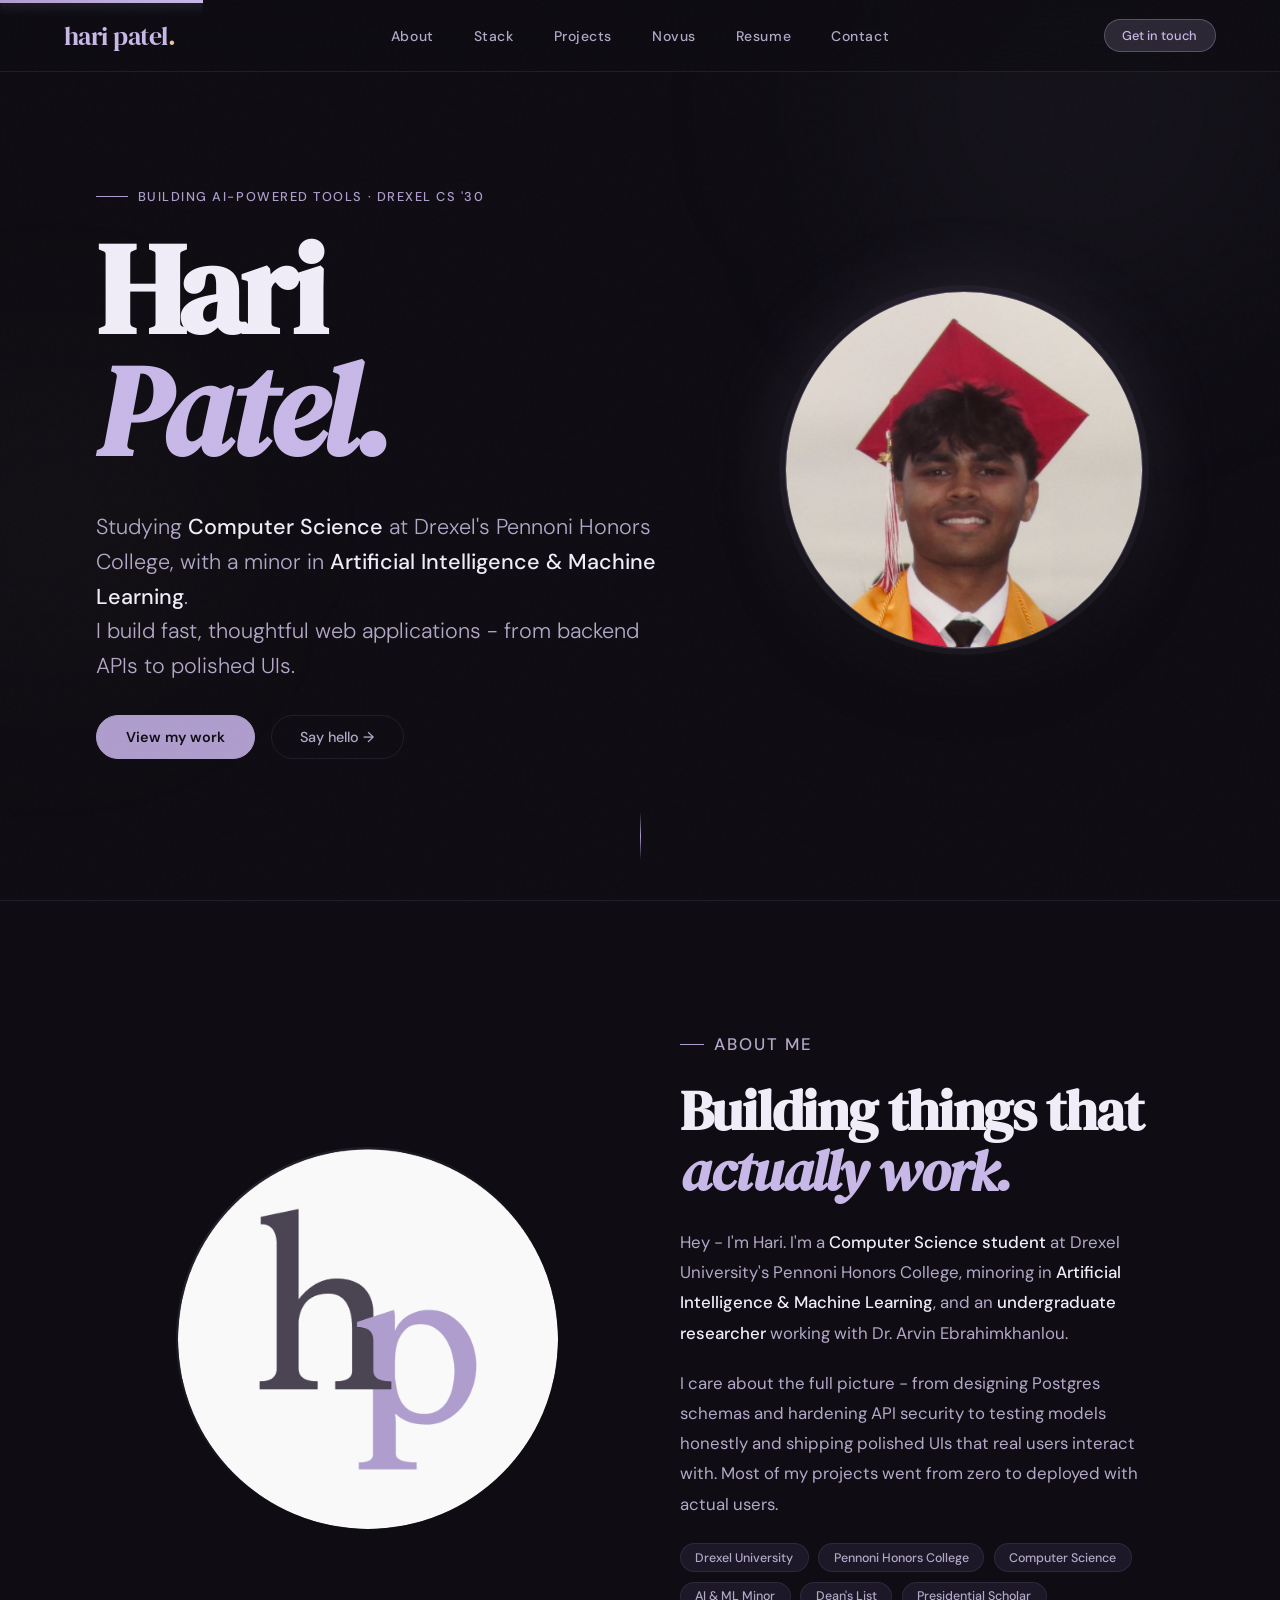
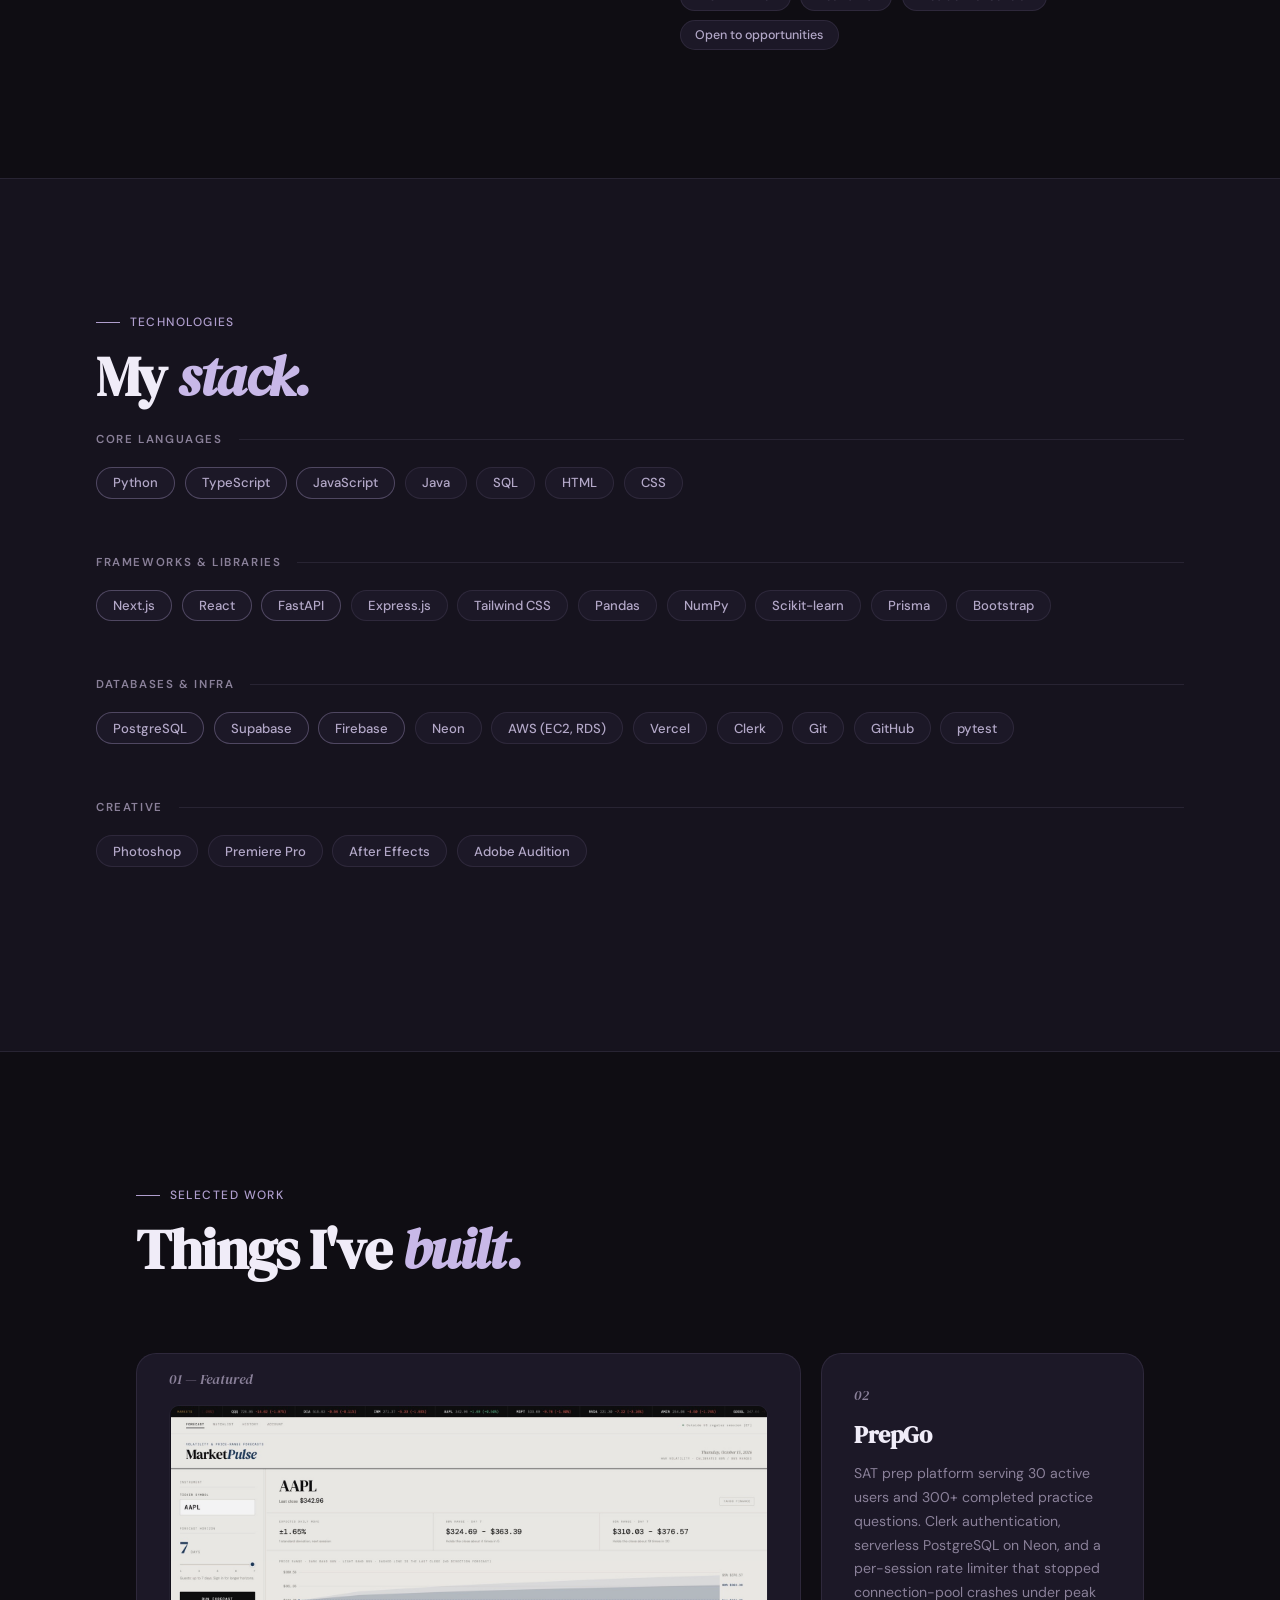
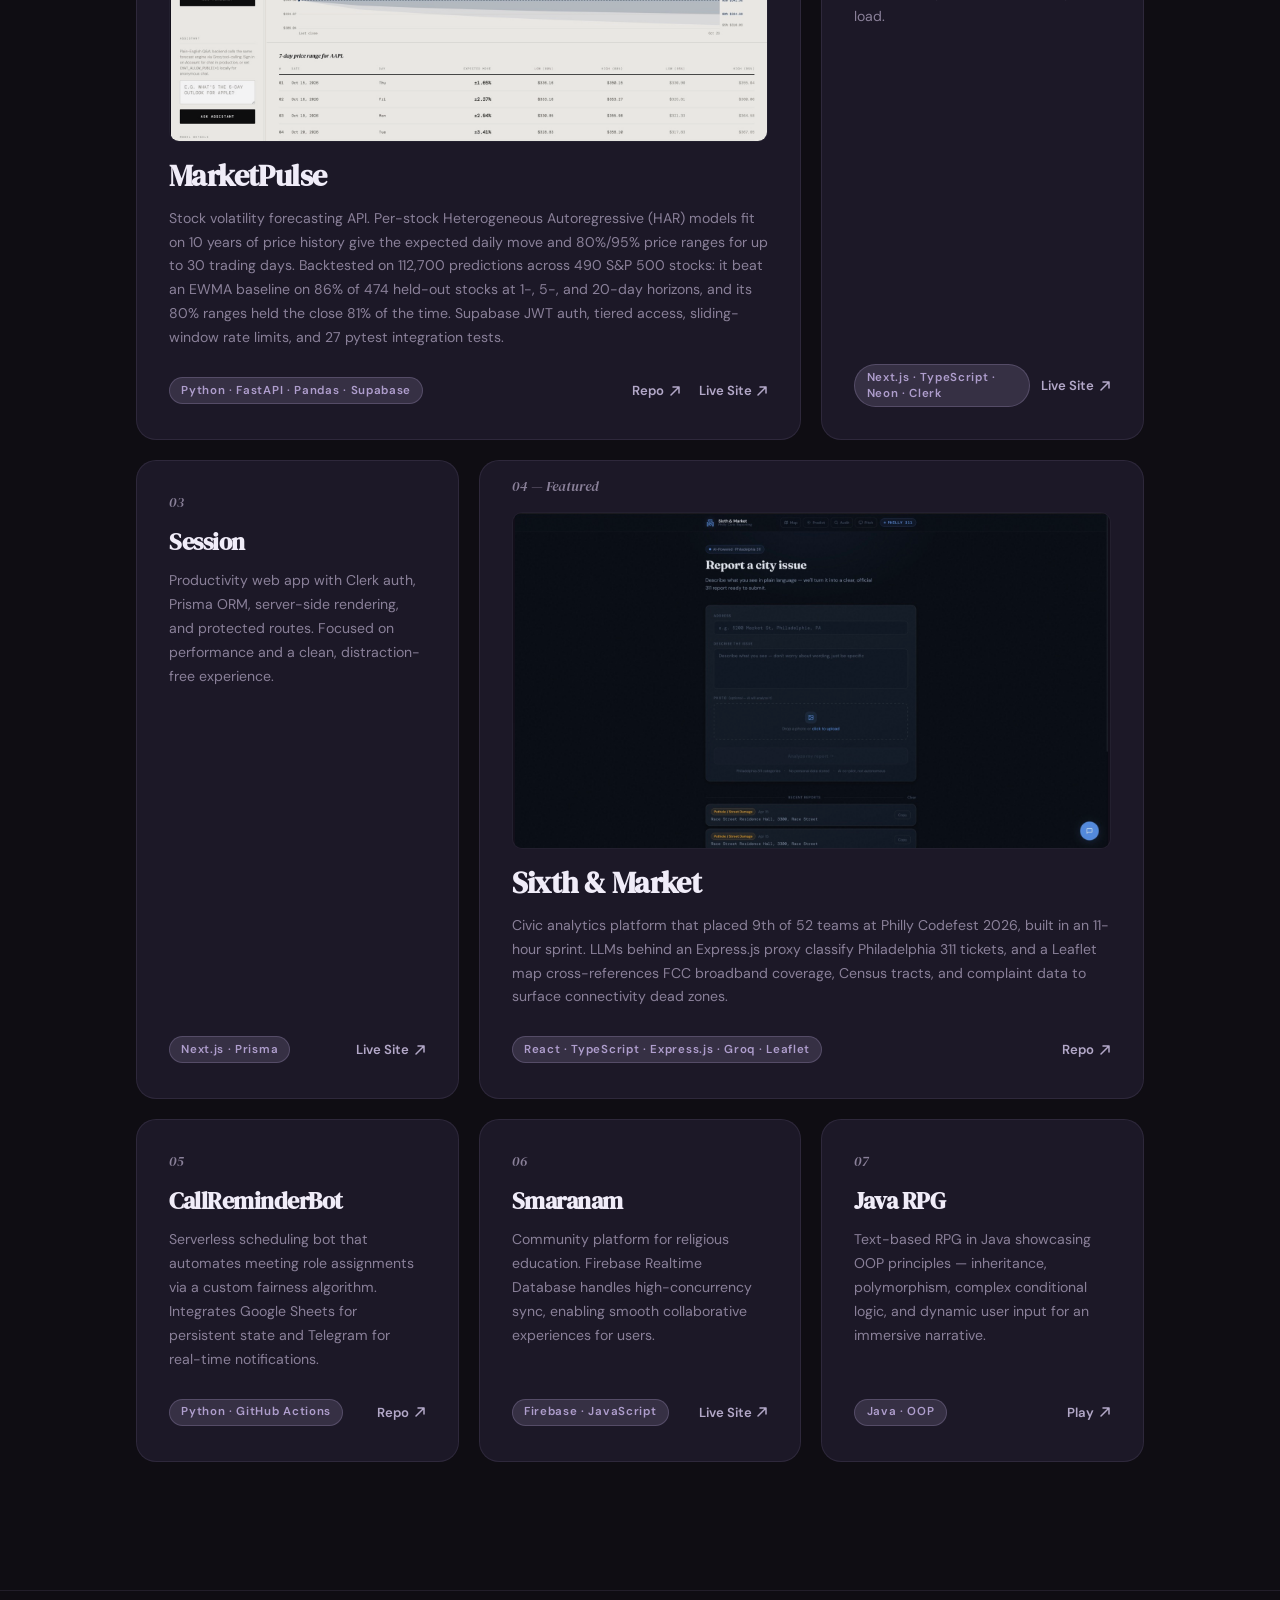
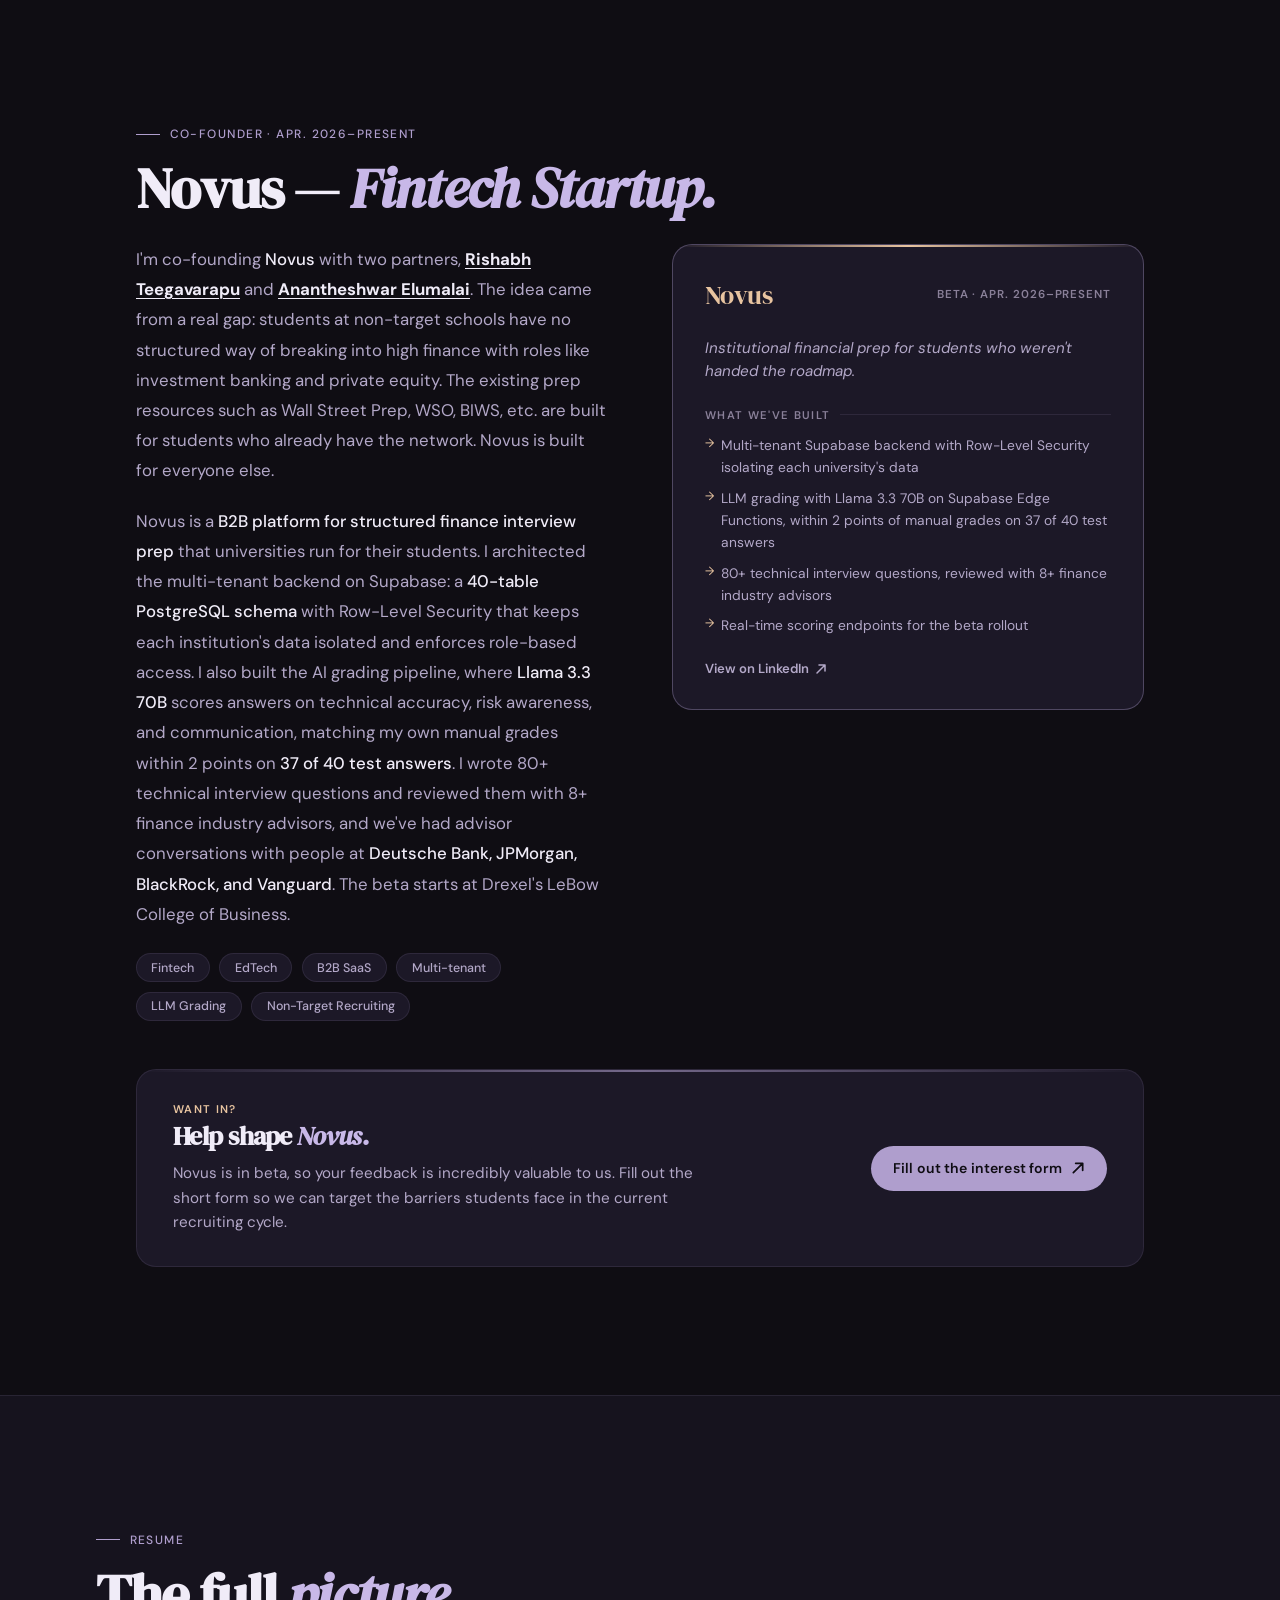
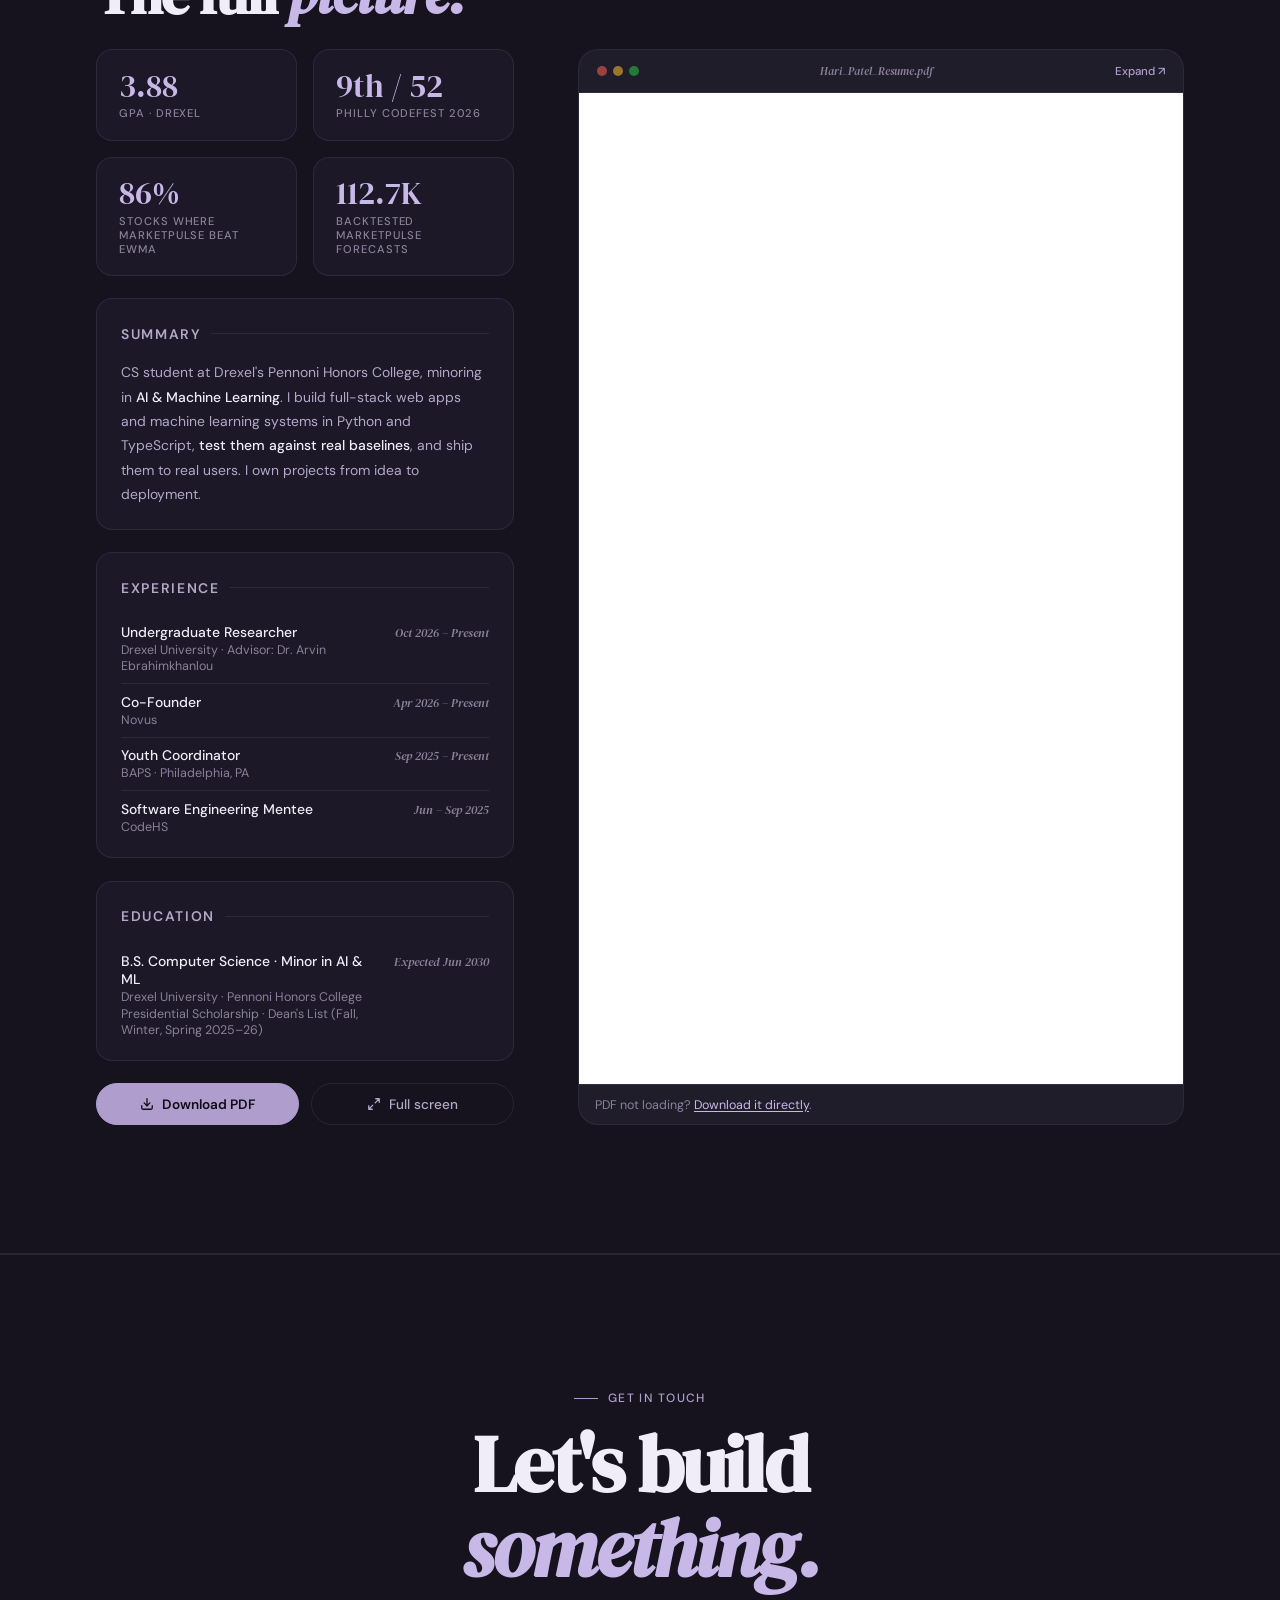
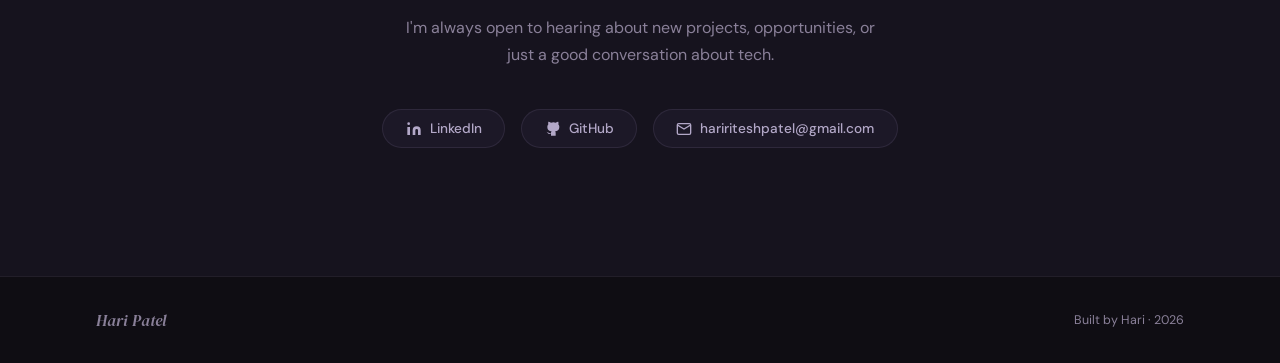
==== commit 7ccb9cbb: "Update resume PDF and match page wording" ====
--- a/index.html
+++ b/index.html
@@ -259,7 +259,7 @@
             I'm co-founding <strong>Novus</strong> with two partners, <a href="https://www.linkedin.com/in/rishabh-teegavarapu/" target="_blank" rel="noopener noreferrer" class="novus-partner-link">Rishabh Teegavarapu</a> and <a href="https://www.linkedin.com/in/anantheshwar-elumalai/" target="_blank" rel="noopener noreferrer" class="novus-partner-link">Anantheshwar Elumalai</a>. The idea came from a real gap: students at non-target schools have no structured way of breaking into high finance with roles like investment banking and private equity. The existing prep resources such as Wall Street Prep, WSO, BIWS, etc. are built for students who already have the network. Novus is built for everyone else.
           </p>
           <p>
-            Novus is a <strong>B2B platform for structured finance interview prep</strong> that universities run for their students. I architected the multi-tenant backend on Supabase: a <strong>40-table PostgreSQL schema</strong> with Row-Level Security that keeps each institution's data isolated and enforces role-based access. I also built the AI grading pipeline, where <strong>Llama 3.3 70B</strong> scores answers on technical accuracy, risk awareness, and communication, landing within 2 points of expert graders <strong>92.5% of the time</strong>. With 8+ finance industry advisors, including people at <strong>Deutsche Bank, JPMorgan, BlackRock, and Vanguard</strong>, we've written 80+ technical interview questions for the beta, starting at Drexel's LeBow College of Business.
+            Novus is a <strong>B2B platform for structured finance interview prep</strong> that universities run for their students. I architected the multi-tenant backend on Supabase: a <strong>40-table PostgreSQL schema</strong> with Row-Level Security that keeps each institution's data isolated and enforces role-based access. I also built the AI grading pipeline, where <strong>Llama 3.3 70B</strong> scores answers on technical accuracy, risk awareness, and communication, matching my own manual grades within 2 points on <strong>37 of 40 test answers</strong>. I wrote 80+ technical interview questions and reviewed them with 8+ finance industry advisors, and we've had advisor conversations with people at <strong>Deutsche Bank, JPMorgan, BlackRock, and Vanguard</strong>. The beta starts at Drexel's LeBow College of Business.
           </p>
           <div class="novus-chips stagger-parent reveal reveal-delay-3">
             <span class="chip stagger-child">Fintech</span>
@@ -282,8 +282,8 @@
               <p class="novus-mission-label">What we've built</p>
               <ul class="novus-mission-list">
                 <li>Multi-tenant Supabase backend with Row-Level Security isolating each university's data</li>
-                <li>Automated grading with Llama 3.3 70B on Supabase Edge Functions, 92.5% aligned with expert graders</li>
-                <li>80+ technical interview questions written with 8+ finance industry advisors</li>
+                <li>LLM grading with Llama 3.3 70B on Supabase Edge Functions, within 2 points of manual grades on 37 of 40 test answers</li>
+                <li>80+ technical interview questions, reviewed with 8+ finance industry advisors</li>
                 <li>Real-time scoring endpoints for the beta rollout</li>
               </ul>
             </div>
@@ -333,8 +333,8 @@
               <div class="resume-stat-label">Stocks where MarketPulse beat EWMA</div>
             </div>
             <div class="resume-stat">
-              <div class="resume-stat-value">92.5%</div>
-              <div class="resume-stat-label">Novus AI grading alignment</div>
+              <div class="resume-stat-value">112.7K</div>
+              <div class="resume-stat-label">Backtested MarketPulse forecasts</div>
             </div>
           </div>
 
@@ -361,7 +361,7 @@
             </div>
             <div class="resume-exp-item">
               <div>
-                <div class="resume-exp-role">Kishore Coordinator</div>
+                <div class="resume-exp-role">Youth Coordinator</div>
                 <div class="resume-exp-place">BAPS · Philadelphia, PA</div>
               </div>
               <div class="resume-exp-date">Sep 2025 – Present</div>
@@ -388,7 +388,7 @@
           </div>
 
           <div class="resume-ctas reveal reveal-delay-3">
-            <a href="hari_resume.pdf" download="Hari_Patel_Resume.pdf" class="resume-btn-dl">
+            <a href="hari_resume.pdf?v=2" download="Hari_Patel_Resume.pdf" class="resume-btn-dl">
               <svg width="14" height="14" viewBox="0 0 24 24" fill="none" stroke="currentColor" stroke-width="2.2" stroke-linecap="round" stroke-linejoin="round"><path d="M21 15v4a2 2 0 01-2 2H5a2 2 0 01-2-2v-4"/><polyline points="7 10 12 15 17 10"/><line x1="12" y1="15" x2="12" y2="3"/></svg>
               Download PDF
             </a>
@@ -406,8 +406,8 @@
             <button class="resume-topbar-expand" id="openResume2">Expand ↗</button>
           </div>
           <div class="resume-iframe-wrap">
-            <iframe class="resume-embed" src="hari_resume.pdf#toolbar=0&navpanes=0&scrollbar=0&zoom=page-width" title="Hari Patel Résumé preview" loading="lazy"></iframe>
-            <p class="resume-fallback">PDF not loading? <a href="hari_resume.pdf" download>Download it directly</a>.</p>
+            <iframe class="resume-embed" src="hari_resume.pdf?v=2#toolbar=0&navpanes=0&scrollbar=0&zoom=page-width" title="Hari Patel Résumé preview" loading="lazy"></iframe>
+            <p class="resume-fallback">PDF not loading? <a href="hari_resume.pdf?v=2" download>Download it directly</a>.</p>
           </div>
         </div>
       </div>
@@ -442,14 +442,14 @@
       <div class="resume-modal-header">
         <span class="resume-modal-title">Hari Patel — Resume</span>
         <div class="resume-modal-actions">
-          <a href="hari_resume.pdf" download="Hari_Patel_Resume.pdf" class="resume-modal-dl">
+          <a href="hari_resume.pdf?v=2" download="Hari_Patel_Resume.pdf" class="resume-modal-dl">
             <svg width="13" height="13" viewBox="0 0 24 24" fill="none" stroke="currentColor" stroke-width="2.2" stroke-linecap="round" stroke-linejoin="round"><path d="M21 15v4a2 2 0 01-2 2H5a2 2 0 01-2-2v-4"/><polyline points="7 10 12 15 17 10"/><line x1="12" y1="15" x2="12" y2="3"/></svg>
             Download
           </a>
           <button class="resume-modal-close" id="closeResume" aria-label="Close resume">✕</button>
         </div>
       </div>
-      <iframe class="resume-modal-frame" data-src="hari_resume.pdf#toolbar=0" title="Hari Patel Resume full screen"></iframe>
+      <iframe class="resume-modal-frame" data-src="hari_resume.pdf?v=2#toolbar=0" title="Hari Patel Resume full screen"></iframe>
     </div>
   </div>
 
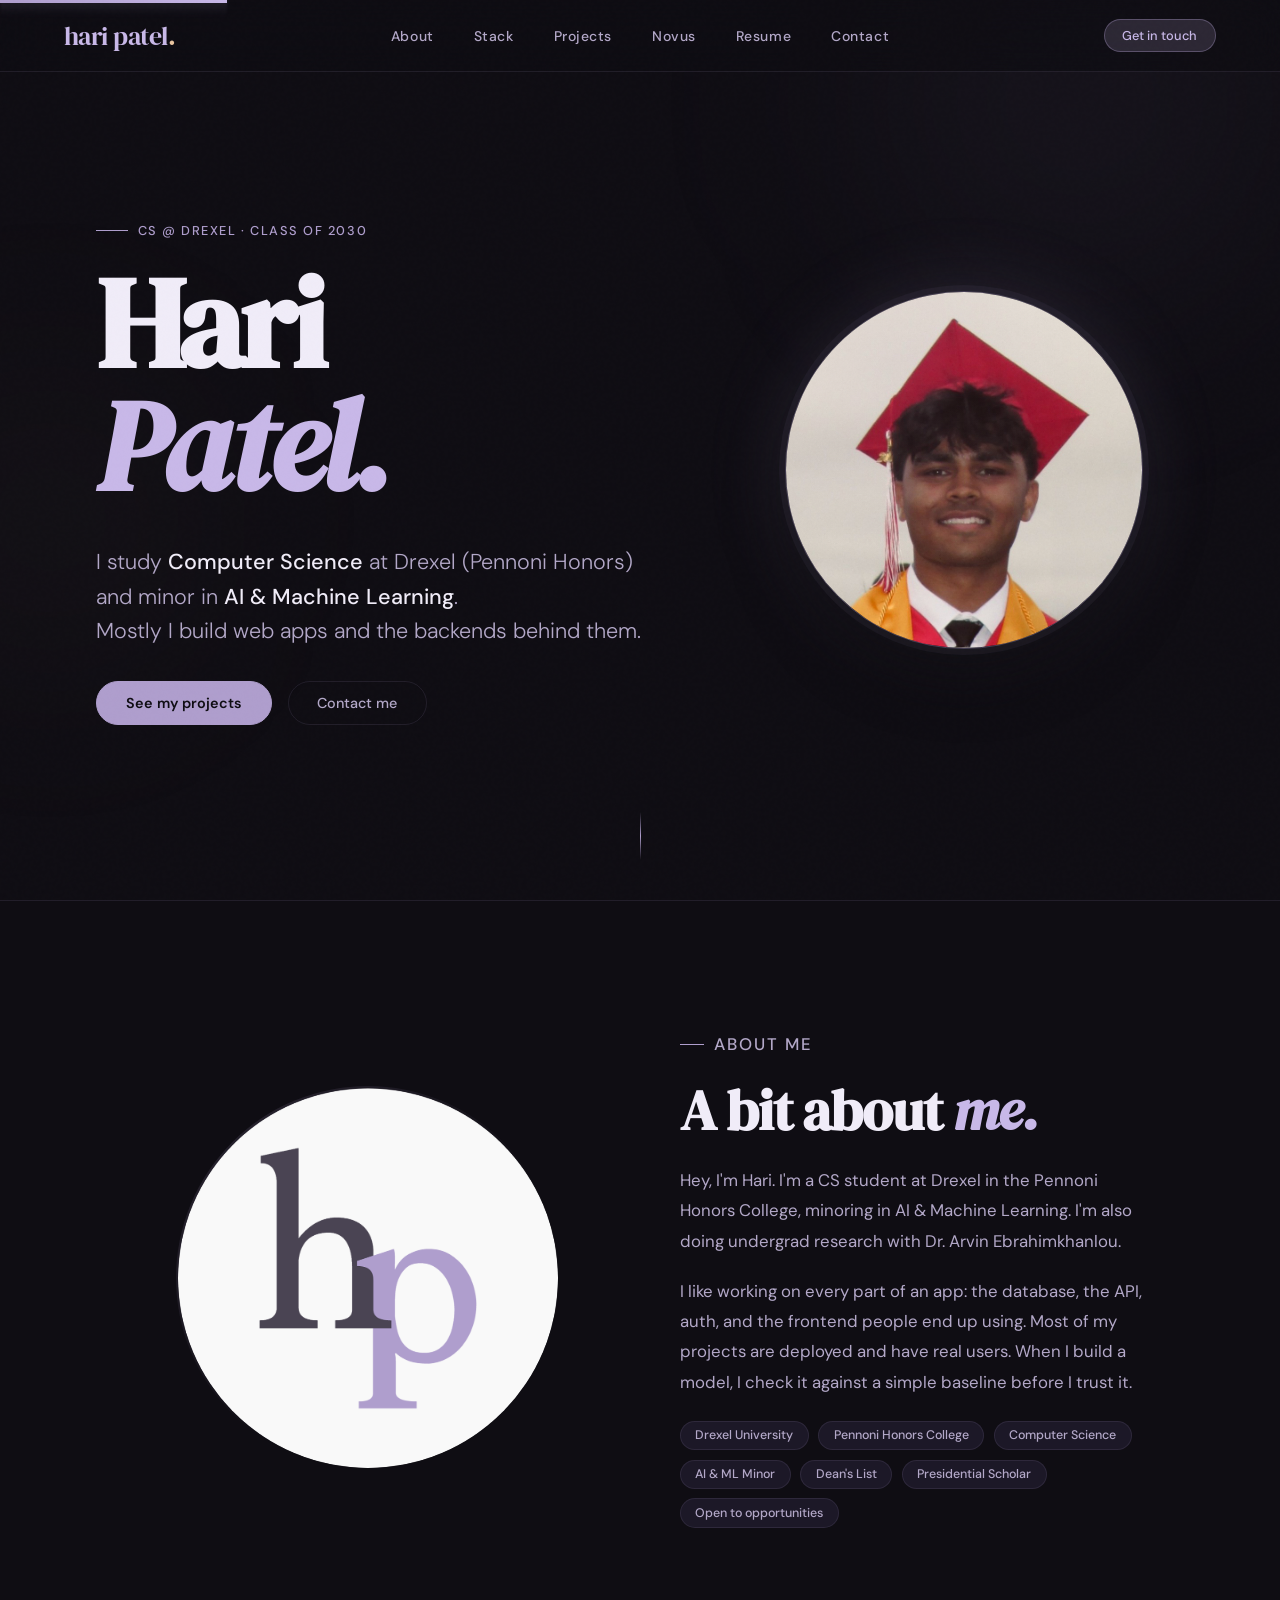
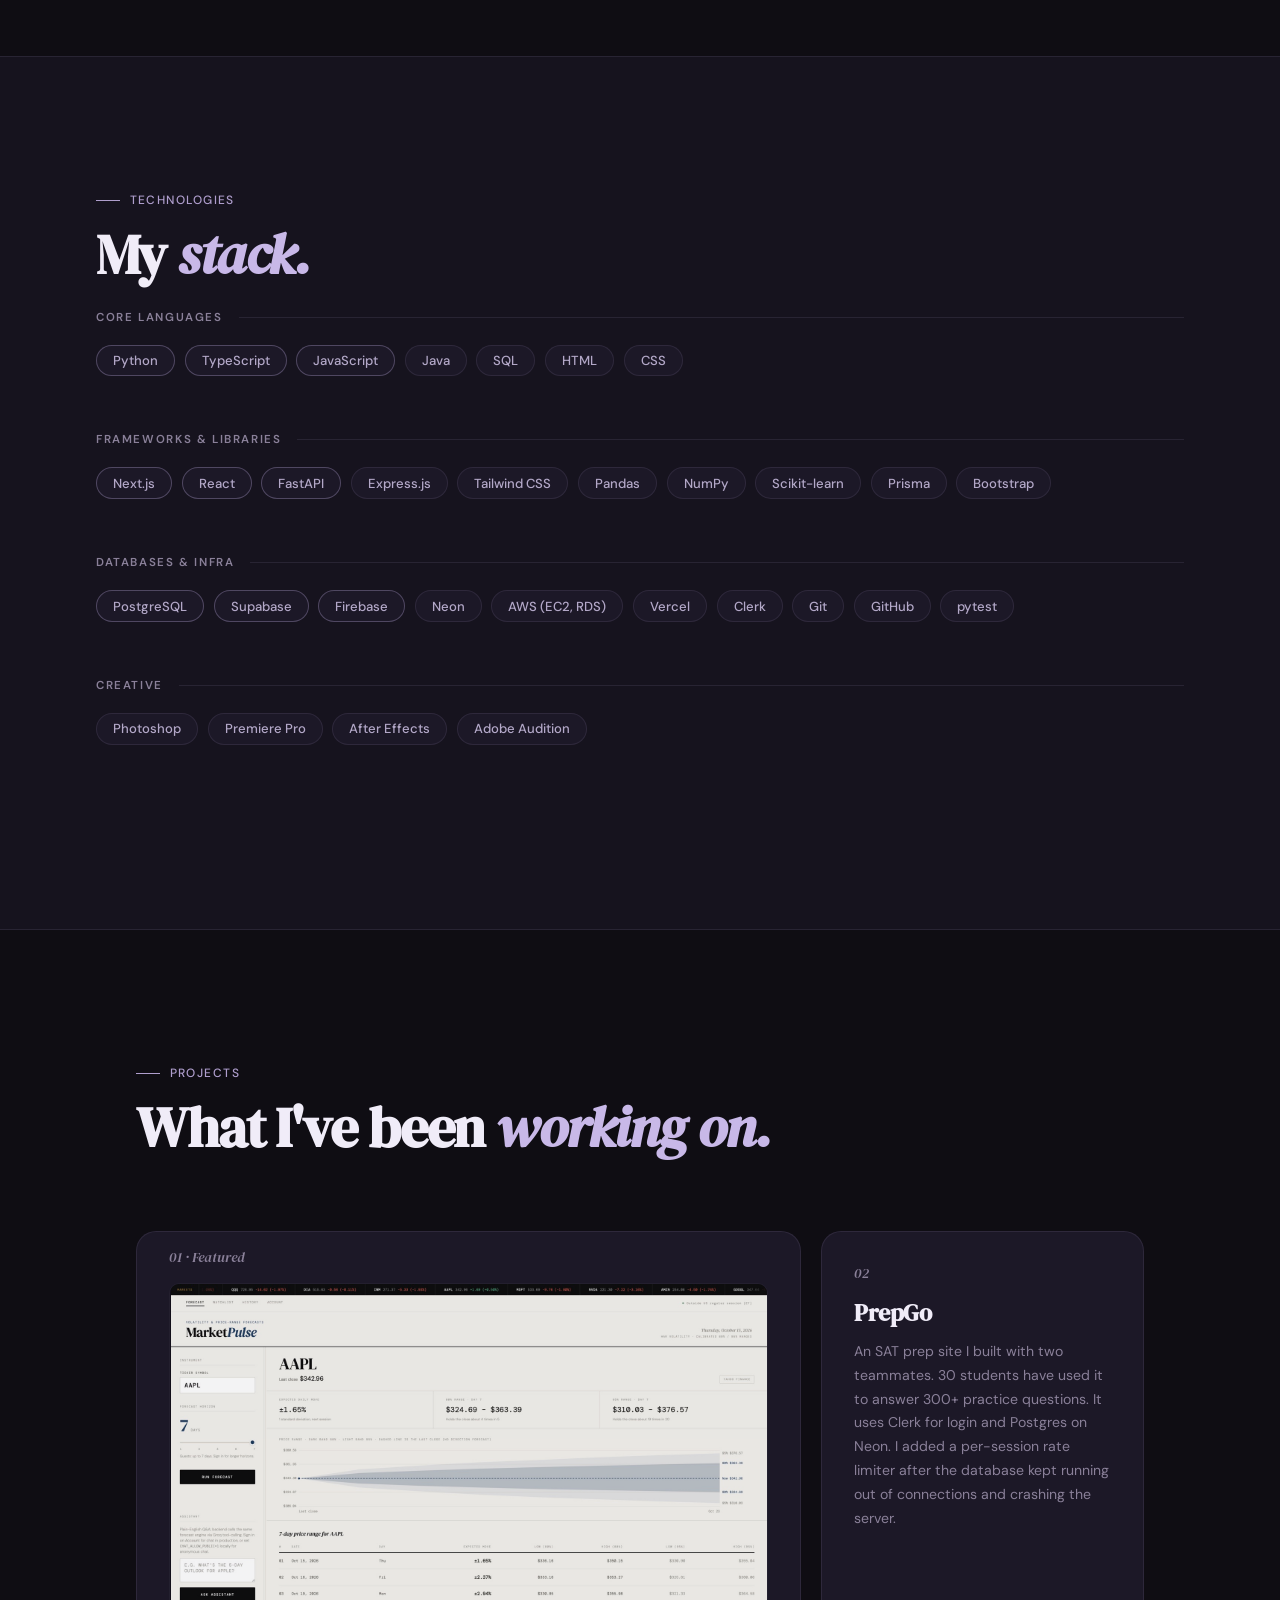
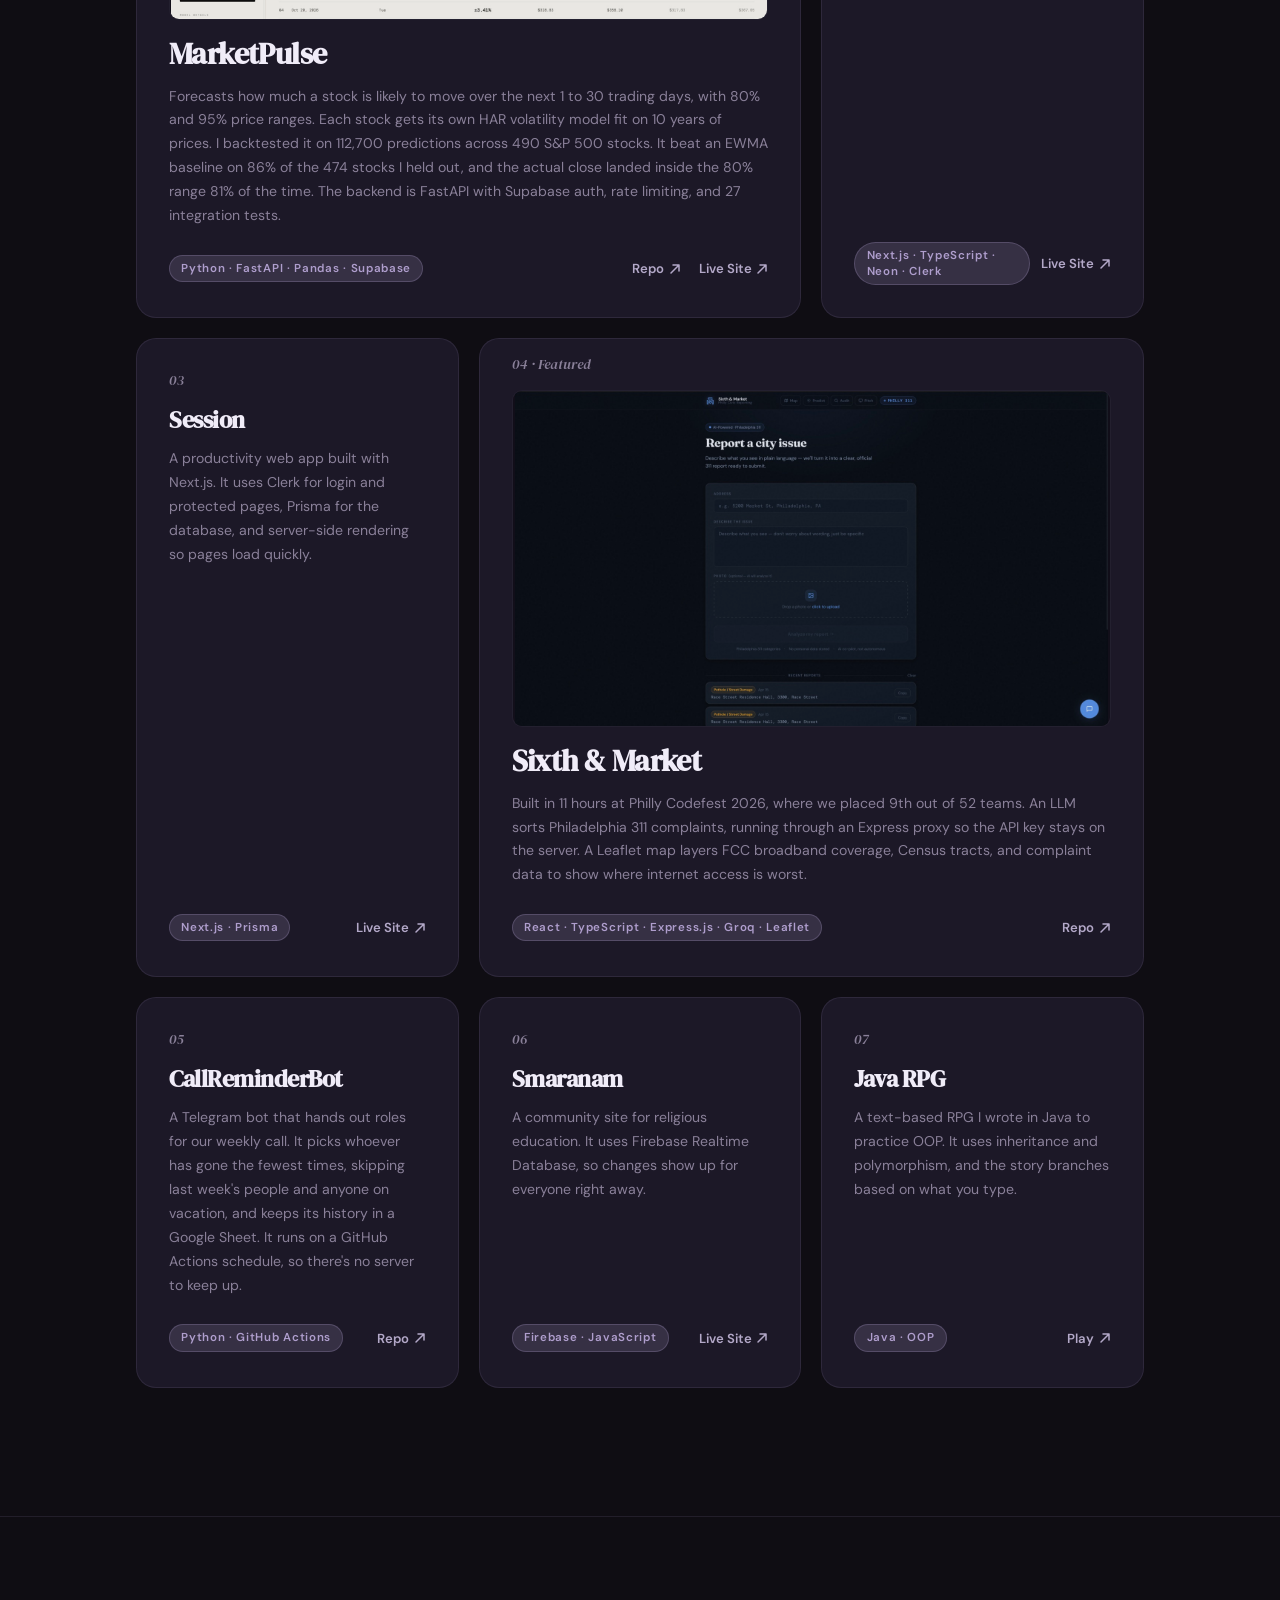
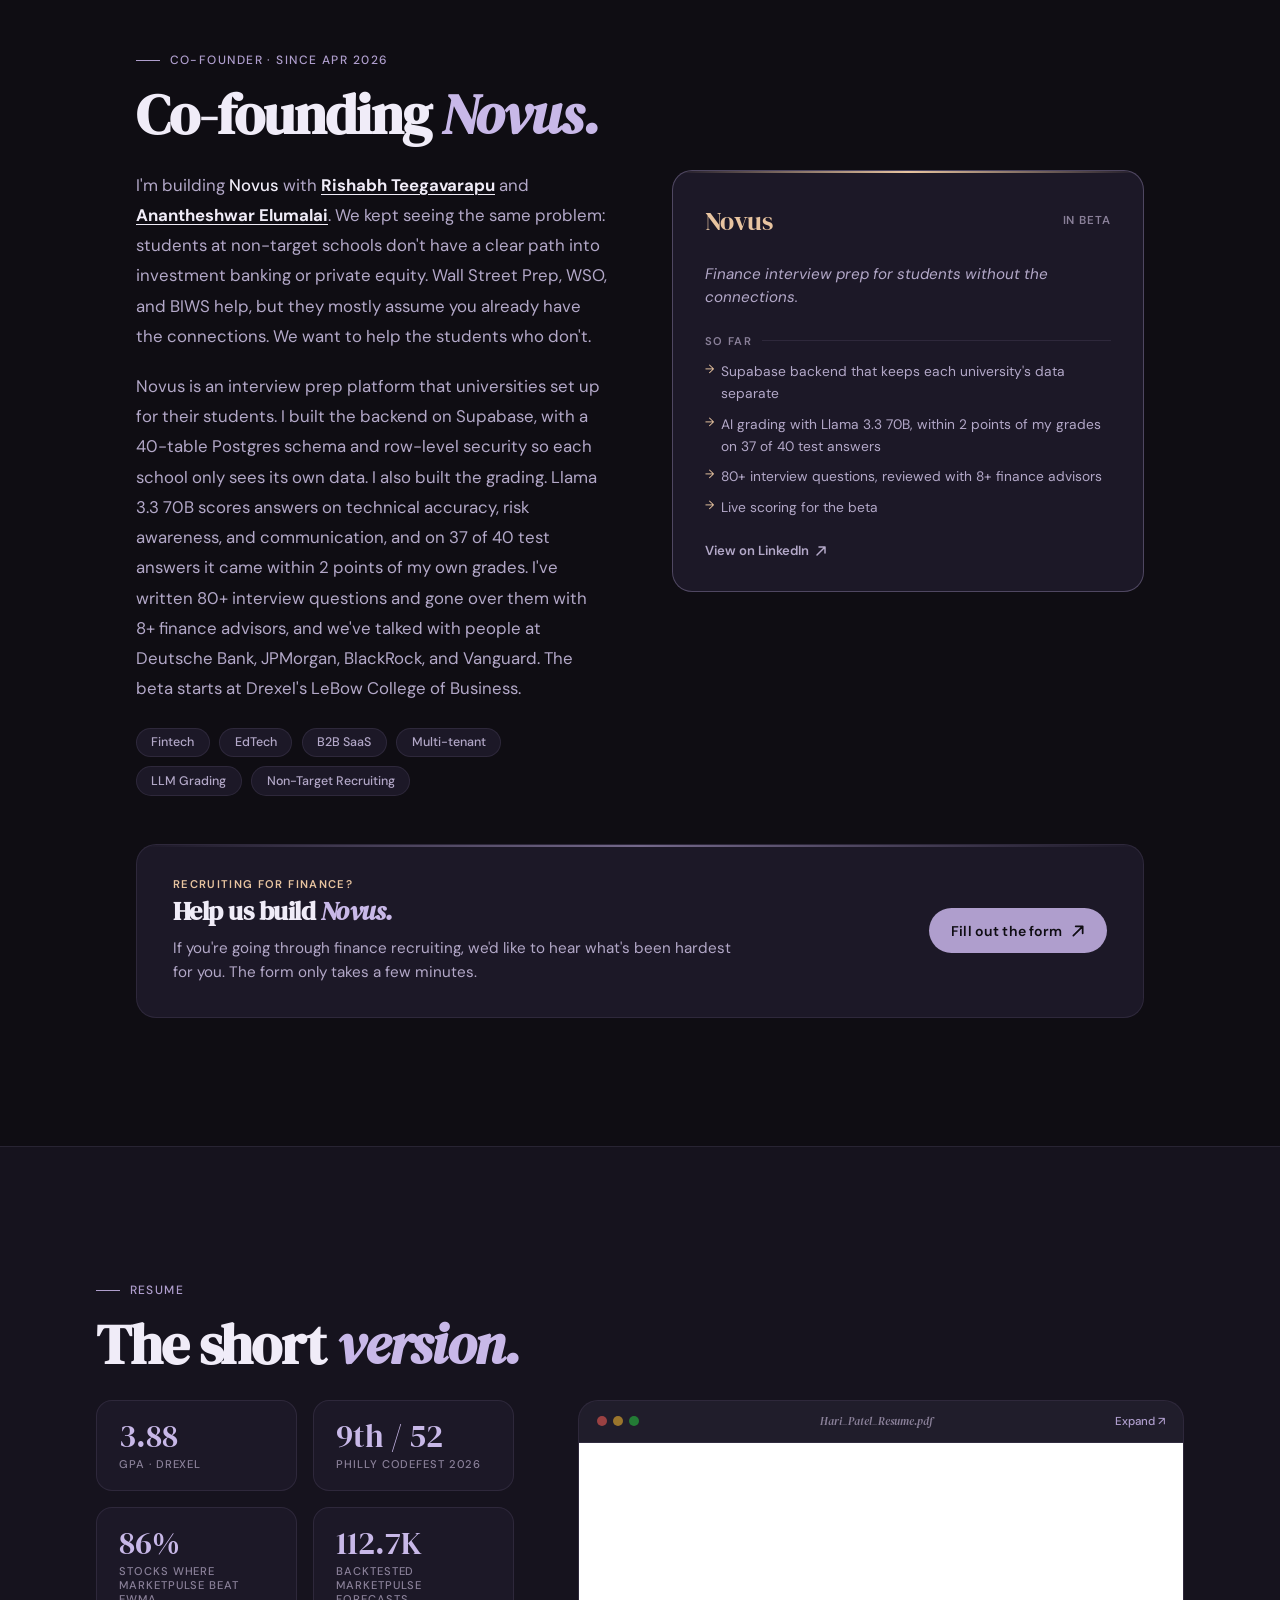
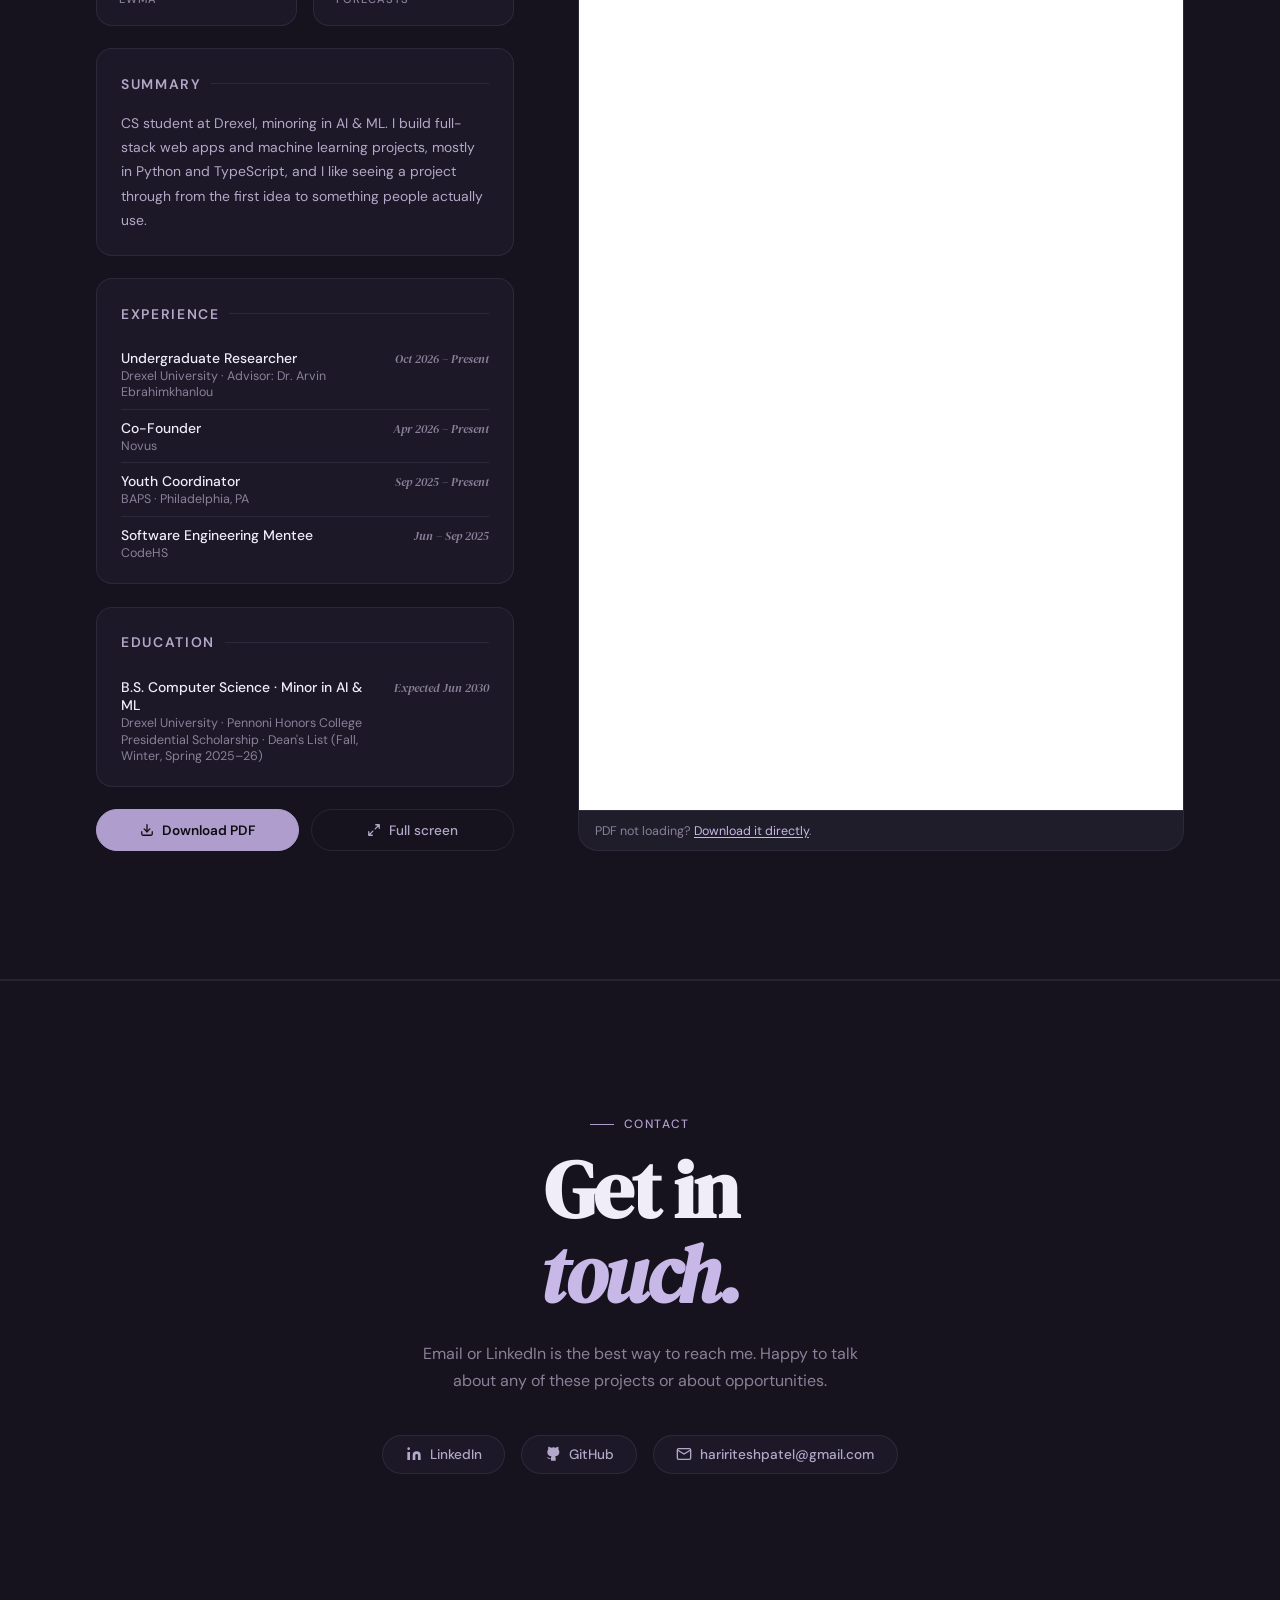
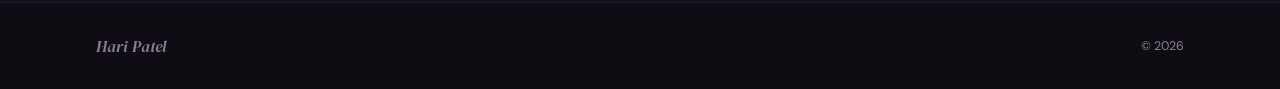
==== commit 8e4c7350: "Rewrite site copy" ====
--- a/index.html
+++ b/index.html
@@ -3,12 +3,12 @@
 <head>
   <meta charset="UTF-8">
   <meta name="viewport" content="width=device-width, initial-scale=1.0">
-  <title>Hari Patel — CS Student</title>
-  <meta name="description" content="Hari Patel - Computer Science student at Drexel's Pennoni Honors College building full-stack apps and machine learning systems. Co-founder of Novus.">
+  <title>Hari Patel</title>
+  <meta name="description" content="Hari Patel, CS student at Drexel. Projects, resume, and contact info.">
   <link rel="canonical" href="https://haripatel788.github.io/">
   <link rel="icon" type="image/png" href="2.png">
-  <meta property="og:title" content="Hari Patel — CS Student & Developer">
-  <meta property="og:description" content="Building full-stack apps and ML systems. Drexel CS '30.">
+  <meta property="og:title" content="Hari Patel">
+  <meta property="og:description" content="CS student at Drexel. Projects, resume, and contact info.">
   <meta property="og:image" content="https://haripatel788.github.io/2.png">
   <meta property="og:url" content="https://haripatel788.github.io">
   <meta name="twitter:card" content="summary">
@@ -52,15 +52,15 @@
   <section id="hero">
     <div class="hero-inner">
       <div class="hero-text">
-        <p class="hero-eyebrow">Building AI-powered Tools · Drexel CS '30</p>
+        <p class="hero-eyebrow">CS @ Drexel · Class of 2030</p>
         <h1 class="hero-name">Hari<br><em>Patel.</em></h1>
         <p class="hero-title">
-          Studying <strong>Computer Science</strong> at Drexel's Pennoni Honors College, with a minor in <strong>Artificial Intelligence &amp; Machine Learning</strong>.<br>
-          I build fast, thoughtful web applications - from backend APIs to polished UIs.
+          I study <strong>Computer Science</strong> at Drexel (Pennoni Honors) and minor in <strong>AI &amp; Machine Learning</strong>.<br>
+          Mostly I build web apps and the backends behind them.
         </p>
         <div class="hero-ctas">
-          <a href="#projects" class="btn-primary">View my work</a>
-          <a href="#contact" class="btn-ghost">Say hello →</a>
+          <a href="#projects" class="btn-primary">See my projects</a>
+          <a href="#contact" class="btn-ghost">Contact me</a>
         </div>
       </div>
       <div class="hero-photo-wrap">
@@ -81,9 +81,9 @@
       </div>
       <div class="about-text">
         <p class="section-label reveal">About me</p>
-        <h2 class="section-title reveal reveal-delay-1">Building things that<br><em>actually work.</em></h2>
-        <p class="reveal reveal-delay-2">Hey - I'm Hari. I'm a <strong>Computer Science student</strong> at Drexel University's Pennoni Honors College, minoring in <strong>Artificial Intelligence &amp; Machine Learning</strong>, and an <strong>undergraduate researcher</strong> working with Dr. Arvin Ebrahimkhanlou.</p>
-        <p class="reveal reveal-delay-3">I care about the full picture - from designing Postgres schemas and hardening API security to testing models honestly and shipping polished UIs that real users interact with. Most of my projects went from zero to deployed with actual users.</p>
+        <h2 class="section-title reveal reveal-delay-1">A bit about <em>me.</em></h2>
+        <p class="reveal reveal-delay-2">Hey, I'm Hari. I'm a CS student at Drexel in the Pennoni Honors College, minoring in AI &amp; Machine Learning. I'm also doing undergrad research with Dr. Arvin Ebrahimkhanlou.</p>
+        <p class="reveal reveal-delay-3">I like working on every part of an app: the database, the API, auth, and the frontend people end up using. Most of my projects are deployed and have real users. When I build a model, I check it against a simple baseline before I trust it.</p>
         <div class="about-chips stagger-parent reveal reveal-delay-4">
           <span class="chip stagger-child">Drexel University</span>
           <span class="chip stagger-child">Pennoni Honors College</span>
@@ -158,18 +158,18 @@
   <section id="projects">
     <div class="projects-header">
       <div>
-        <p class="section-label reveal">Selected work</p>
-        <h2 class="section-title reveal reveal-delay-1">Things I've <em>built.</em></h2>
+        <p class="section-label reveal">Projects</p>
+        <h2 class="section-title reveal reveal-delay-1">What I've been <em>working on.</em></h2>
       </div>
     </div>
 
     <div class="projects-bento">
 
       <div class="project-card has-preview bento-r1c1 reveal">
-        <p class="project-number">01 — Featured</p>
+        <p class="project-number">01 · Featured</p>
         <img class="project-preview" src="marketpulse-screenshot.jpg" alt="MarketPulse forecast for AAPL showing 80% and 95% price ranges" loading="lazy">
         <h3 class="project-name">MarketPulse</h3>
-        <p class="project-desc">Stock volatility forecasting API. Per-stock Heterogeneous Autoregressive (HAR) models fit on 10 years of price history give the expected daily move and 80%/95% price ranges for up to 30 trading days. Backtested on 112,700 predictions across 490 S&amp;P 500 stocks: it beat an EWMA baseline on 86% of 474 held-out stocks at 1-, 5-, and 20-day horizons, and its 80% ranges held the close 81% of the time. Supabase JWT auth, tiered access, sliding-window rate limits, and 27 pytest integration tests.</p>
+        <p class="project-desc">Forecasts how much a stock is likely to move over the next 1 to 30 trading days, with 80% and 95% price ranges. Each stock gets its own HAR volatility model fit on 10 years of prices. I backtested it on 112,700 predictions across 490 S&amp;P 500 stocks. It beat an EWMA baseline on 86% of the 474 stocks I held out, and the actual close landed inside the 80% range 81% of the time. The backend is FastAPI with Supabase auth, rate limiting, and 27 integration tests.</p>
         <div class="project-footer">
           <span class="project-tag">Python · FastAPI · Pandas · Supabase</span>
           <div class="project-links">
@@ -182,7 +182,7 @@
       <div class="project-card bento-r1c2 reveal reveal-delay-1">
         <p class="project-number">02</p>
         <h3 class="project-name">PrepGo</h3>
-        <p class="project-desc">SAT prep platform serving 30 active users and 300+ completed practice questions. Clerk authentication, serverless PostgreSQL on Neon, and a per-session rate limiter that stopped connection-pool crashes under peak load.</p>
+        <p class="project-desc">An SAT prep site I built with two teammates. 30 students have used it to answer 300+ practice questions. It uses Clerk for login and Postgres on Neon. I added a per-session rate limiter after the database kept running out of connections and crashing the server.</p>
         <div class="project-footer">
           <span class="project-tag">Next.js · TypeScript · Neon · Clerk</span>
           <a href="https://prep-go.vercel.app" target="_blank" rel="noopener noreferrer" class="project-link">Live Site <svg width="12" height="12" viewBox="0 0 12 12" fill="none"><path d="M2 10L10 2M10 2H4M10 2V8" stroke="currentColor" stroke-width="1.5" stroke-linecap="round" stroke-linejoin="round"/></svg></a>
@@ -193,7 +193,7 @@
       <div class="project-card bento-r2c1 reveal reveal-delay-1">
         <p class="project-number">03</p>
         <h3 class="project-name">Session</h3>
-        <p class="project-desc">Productivity web app with Clerk auth, Prisma ORM, server-side rendering, and protected routes. Focused on performance and a clean, distraction-free experience.</p>
+        <p class="project-desc">A productivity web app built with Next.js. It uses Clerk for login and protected pages, Prisma for the database, and server-side rendering so pages load quickly.</p>
         <div class="project-footer">
           <span class="project-tag">Next.js · Prisma</span>
           <a href="https://sessionapp.vercel.app/" target="_blank" rel="noopener noreferrer" class="project-link">Live Site <svg width="12" height="12" viewBox="0 0 12 12" fill="none"><path d="M2 10L10 2M10 2H4M10 2V8" stroke="currentColor" stroke-width="1.5" stroke-linecap="round" stroke-linejoin="round"/></svg></a>
@@ -201,10 +201,10 @@
       </div>
 
       <div class="project-card has-preview bento-r2c2 reveal reveal-delay-2">
-        <p class="project-number">04 — Featured</p>
+        <p class="project-number">04 · Featured</p>
         <img class="project-preview" src="sixthandmarket-screenshot.jpg" alt="Sixth and Market project preview" loading="lazy">
         <h3 class="project-name">Sixth & Market</h3>
-        <p class="project-desc">Civic analytics platform that placed 9th of 52 teams at Philly Codefest 2026, built in an 11-hour sprint. LLMs behind an Express.js proxy classify Philadelphia 311 tickets, and a Leaflet map cross-references FCC broadband coverage, Census tracts, and complaint data to surface connectivity dead zones.</p>
+        <p class="project-desc">Built in 11 hours at Philly Codefest 2026, where we placed 9th out of 52 teams. An LLM sorts Philadelphia 311 complaints, running through an Express proxy so the API key stays on the server. A Leaflet map layers FCC broadband coverage, Census tracts, and complaint data to show where internet access is worst.</p>
         <div class="project-footer">
           <span class="project-tag">React · TypeScript · Express.js · Groq · Leaflet</span>
           <a href="https://github.com/haripatel788/codefest2026" target="_blank" rel="noopener noreferrer" class="project-link">Repo <svg width="12" height="12" viewBox="0 0 12 12" fill="none"><path d="M2 10L10 2M10 2H4M10 2V8" stroke="currentColor" stroke-width="1.5" stroke-linecap="round" stroke-linejoin="round"/></svg></a>
@@ -215,7 +215,7 @@
       <div class="project-card bento-r3c1 reveal reveal-delay-2">
         <p class="project-number">05</p>
         <h3 class="project-name">CallReminderBot</h3>
-        <p class="project-desc">Serverless scheduling bot that automates meeting role assignments via a custom fairness algorithm. Integrates Google Sheets for persistent state and Telegram for real-time notifications.</p>
+        <p class="project-desc">A Telegram bot that hands out roles for our weekly call. It picks whoever has gone the fewest times, skipping last week's people and anyone on vacation, and keeps its history in a Google Sheet. It runs on a GitHub Actions schedule, so there's no server to keep up.</p>
         <div class="project-footer">
           <span class="project-tag">Python · GitHub Actions</span>
           <a href="https://github.com/haripatel788/weekly-call-reminder" target="_blank" rel="noopener noreferrer" class="project-link">Repo <svg width="12" height="12" viewBox="0 0 12 12" fill="none"><path d="M2 10L10 2M10 2H4M10 2V8" stroke="currentColor" stroke-width="1.5" stroke-linecap="round" stroke-linejoin="round"/></svg></a>
@@ -225,7 +225,7 @@
       <div class="project-card bento-r3c2 reveal reveal-delay-3">
         <p class="project-number">06</p>
         <h3 class="project-name">Smaranam</h3>
-        <p class="project-desc">Community platform for religious education. Firebase Realtime Database handles high-concurrency sync, enabling smooth collaborative experiences for users.</p>
+        <p class="project-desc">A community site for religious education. It uses Firebase Realtime Database, so changes show up for everyone right away.</p>
         <div class="project-footer">
           <span class="project-tag">Firebase · JavaScript</span>
           <a href="https://smaranam.vercel.app/" target="_blank" rel="noopener noreferrer" class="project-link">Live Site <svg width="12" height="12" viewBox="0 0 12 12" fill="none"><path d="M2 10L10 2M10 2H4M10 2V8" stroke="currentColor" stroke-width="1.5" stroke-linecap="round" stroke-linejoin="round"/></svg></a>
@@ -235,7 +235,7 @@
       <div class="project-card bento-r3c3 reveal reveal-delay-4">
         <p class="project-number">07</p>
         <h3 class="project-name">Java RPG</h3>
-        <p class="project-desc">Text-based RPG in Java showcasing OOP principles — inheritance, polymorphism, complex conditional logic, and dynamic user input for an immersive narrative.</p>
+        <p class="project-desc">A text-based RPG I wrote in Java to practice OOP. It uses inheritance and polymorphism, and the story branches based on what you type.</p>
         <div class="project-footer">
           <span class="project-tag">Java · OOP</span>
           <a href="https://codehs.com/sandbox/id/rpg-Cq6Ldt/run" target="_blank" rel="noopener noreferrer" class="project-link">Play <svg width="12" height="12" viewBox="0 0 12 12" fill="none"><path d="M2 10L10 2M10 2H4M10 2V8" stroke="currentColor" stroke-width="1.5" stroke-linecap="round" stroke-linejoin="round"/></svg></a>
@@ -249,17 +249,17 @@
 
   <section id="novus">
     <div class="novus-inner">
-      <p class="section-label reveal">Co-Founder · Apr. 2026–Present</p>
-      <h2 class="section-title reveal reveal-delay-1">Novus — <em>Fintech Startup.</em></h2>
+      <p class="section-label reveal">Co-founder · Since Apr 2026</p>
+      <h2 class="section-title reveal reveal-delay-1">Co-founding <em>Novus.</em></h2>
 
       <div class="novus-grid">
 
         <div class="novus-text reveal reveal-delay-2">
           <p>
-            I'm co-founding <strong>Novus</strong> with two partners, <a href="https://www.linkedin.com/in/rishabh-teegavarapu/" target="_blank" rel="noopener noreferrer" class="novus-partner-link">Rishabh Teegavarapu</a> and <a href="https://www.linkedin.com/in/anantheshwar-elumalai/" target="_blank" rel="noopener noreferrer" class="novus-partner-link">Anantheshwar Elumalai</a>. The idea came from a real gap: students at non-target schools have no structured way of breaking into high finance with roles like investment banking and private equity. The existing prep resources such as Wall Street Prep, WSO, BIWS, etc. are built for students who already have the network. Novus is built for everyone else.
+            I'm building <strong>Novus</strong> with <a href="https://www.linkedin.com/in/rishabh-teegavarapu/" target="_blank" rel="noopener noreferrer" class="novus-partner-link">Rishabh Teegavarapu</a> and <a href="https://www.linkedin.com/in/anantheshwar-elumalai/" target="_blank" rel="noopener noreferrer" class="novus-partner-link">Anantheshwar Elumalai</a>. We kept seeing the same problem: students at non-target schools don't have a clear path into investment banking or private equity. Wall Street Prep, WSO, and BIWS help, but they mostly assume you already have the connections. We want to help the students who don't.
           </p>
           <p>
-            Novus is a <strong>B2B platform for structured finance interview prep</strong> that universities run for their students. I architected the multi-tenant backend on Supabase: a <strong>40-table PostgreSQL schema</strong> with Row-Level Security that keeps each institution's data isolated and enforces role-based access. I also built the AI grading pipeline, where <strong>Llama 3.3 70B</strong> scores answers on technical accuracy, risk awareness, and communication, matching my own manual grades within 2 points on <strong>37 of 40 test answers</strong>. I wrote 80+ technical interview questions and reviewed them with 8+ finance industry advisors, and we've had advisor conversations with people at <strong>Deutsche Bank, JPMorgan, BlackRock, and Vanguard</strong>. The beta starts at Drexel's LeBow College of Business.
+            Novus is an interview prep platform that universities set up for their students. I built the backend on Supabase, with a 40-table Postgres schema and row-level security so each school only sees its own data. I also built the grading. Llama 3.3 70B scores answers on technical accuracy, risk awareness, and communication, and on 37 of 40 test answers it came within 2 points of my own grades. I've written 80+ interview questions and gone over them with 8+ finance advisors, and we've talked with people at Deutsche Bank, JPMorgan, BlackRock, and Vanguard. The beta starts at Drexel's LeBow College of Business.
           </p>
           <div class="novus-chips stagger-parent reveal reveal-delay-3">
             <span class="chip stagger-child">Fintech</span>
@@ -275,16 +275,16 @@
           <div class="novus-card">
             <div class="novus-card-header">
               <span class="novus-label">Novus</span>
-              <span class="novus-stage">Beta · Apr. 2026–Present</span>
-            </div>
-            <p class="novus-tagline">Institutional financial prep for students who weren't handed the roadmap.</p>
+              <span class="novus-stage">In beta</span>
+            </div>
+            <p class="novus-tagline">Finance interview prep for students without the connections.</p>
             <div class="novus-mission">
-              <p class="novus-mission-label">What we've built</p>
+              <p class="novus-mission-label">So far</p>
               <ul class="novus-mission-list">
-                <li>Multi-tenant Supabase backend with Row-Level Security isolating each university's data</li>
-                <li>LLM grading with Llama 3.3 70B on Supabase Edge Functions, within 2 points of manual grades on 37 of 40 test answers</li>
-                <li>80+ technical interview questions, reviewed with 8+ finance industry advisors</li>
-                <li>Real-time scoring endpoints for the beta rollout</li>
+                <li>Supabase backend that keeps each university's data separate</li>
+                <li>AI grading with Llama 3.3 70B, within 2 points of my grades on 37 of 40 test answers</li>
+                <li>80+ interview questions, reviewed with 8+ finance advisors</li>
+                <li>Live scoring for the beta</li>
               </ul>
             </div>
             <a href="https://www.linkedin.com/company/novusfinanceprep/" target="_blank" rel="noopener noreferrer" class="novus-cta">
@@ -298,14 +298,14 @@
 
       <div class="novus-form-cta reveal reveal-delay-3">
         <div class="novus-form-cta-text">
-          <p class="novus-form-cta-label">Want in?</p>
-          <h3 class="novus-form-cta-title">Help shape <em>Novus.</em></h3>
+          <p class="novus-form-cta-label">Recruiting for finance?</p>
+          <h3 class="novus-form-cta-title">Help us build <em>Novus.</em></h3>
           <p class="novus-form-cta-desc">
-            Novus is in beta, so your feedback is incredibly valuable to us. Fill out the short form so we can target the barriers students face in the current recruiting cycle.
+            If you're going through finance recruiting, we'd like to hear what's been hardest for you. The form only takes a few minutes.
           </p>
         </div>
         <a href="https://forms.cloud.microsoft/r/g56rkn1s84" target="_blank" rel="noopener noreferrer" class="novus-form-cta-btn">
-          Fill out the interest form
+          Fill out the form
           <svg width="14" height="14" viewBox="0 0 12 12" fill="none"><path d="M2 10L10 2M10 2H4M10 2V8" stroke="currentColor" stroke-width="1.5" stroke-linecap="round" stroke-linejoin="round"/></svg>
         </a>
       </div>
@@ -315,7 +315,7 @@
   <section id="resume">
     <div class="resume-inner">
       <p class="section-label reveal">Resume</p>
-      <h2 class="section-title reveal reveal-delay-1">The full <em>picture.</em></h2>
+      <h2 class="section-title reveal reveal-delay-1">The short <em>version.</em></h2>
 
       <div class="resume-layout">
         <div class="resume-summary">
@@ -340,7 +340,7 @@
 
           <div class="resume-block reveal reveal-delay-2">
             <p class="resume-block-title">Summary</p>
-            <p>CS student at Drexel's Pennoni Honors College, minoring in <strong>AI &amp; Machine Learning</strong>. I build full-stack web apps and machine learning systems in Python and TypeScript, <strong>test them against real baselines</strong>, and ship them to real users. I own projects from idea to deployment.</p>
+            <p>CS student at Drexel, minoring in AI &amp; ML. I build full-stack web apps and machine learning projects, mostly in Python and TypeScript, and I like seeing a project through from the first idea to something people actually use.</p>
           </div>
 
           <div class="resume-block reveal reveal-delay-2">
@@ -406,7 +406,7 @@
             <button class="resume-topbar-expand" id="openResume2">Expand ↗</button>
           </div>
           <div class="resume-iframe-wrap">
-            <iframe class="resume-embed" src="hari_resume.pdf?v=2#toolbar=0&navpanes=0&scrollbar=0&zoom=page-width" title="Hari Patel Résumé preview" loading="lazy"></iframe>
+            <iframe class="resume-embed" src="hari_resume.pdf?v=2#toolbar=0&navpanes=0&scrollbar=0&zoom=page-width" title="Resume preview" loading="lazy"></iframe>
             <p class="resume-fallback">PDF not loading? <a href="hari_resume.pdf?v=2" download>Download it directly</a>.</p>
           </div>
         </div>
@@ -416,9 +416,9 @@
 
   <section id="contact">
     <div class="contact-inner">
-      <p class="section-label section-label--center reveal">Get in touch</p>
-      <h2 class="contact-big reveal reveal-delay-1">Let's build<br><em>something.</em></h2>
-      <p class="contact-sub reveal reveal-delay-2">I'm always open to hearing about new projects, opportunities, or just a good conversation about tech.</p>
+      <p class="section-label section-label--center reveal">Contact</p>
+      <h2 class="contact-big reveal reveal-delay-1">Get in<br><em>touch.</em></h2>
+      <p class="contact-sub reveal reveal-delay-2">Email or LinkedIn is the best way to reach me. Happy to talk about any of these projects or about opportunities.</p>
       <div class="contact-socials reveal reveal-delay-3">
         <a href="https://www.linkedin.com/in/hari-patel-6712ba39a/" target="_blank" rel="noopener noreferrer" class="social-link">
           <svg width="16" height="16" viewBox="0 0 24 24" fill="currentColor"><path d="M16 8a6 6 0 016 6v7h-4v-7a2 2 0 00-2-2 2 2 0 00-2 2v7h-4v-7a6 6 0 016-6zM2 9h4v12H2z"/><circle cx="4" cy="4" r="2"/></svg>
@@ -440,7 +440,7 @@
   <div class="resume-modal-overlay" id="resumeModal" role="dialog" aria-modal="true" aria-label="Resume, full screen">
     <div class="resume-modal">
       <div class="resume-modal-header">
-        <span class="resume-modal-title">Hari Patel — Resume</span>
+        <span class="resume-modal-title">Resume</span>
         <div class="resume-modal-actions">
           <a href="hari_resume.pdf?v=2" download="Hari_Patel_Resume.pdf" class="resume-modal-dl">
             <svg width="13" height="13" viewBox="0 0 24 24" fill="none" stroke="currentColor" stroke-width="2.2" stroke-linecap="round" stroke-linejoin="round"><path d="M21 15v4a2 2 0 01-2 2H5a2 2 0 01-2-2v-4"/><polyline points="7 10 12 15 17 10"/><line x1="12" y1="15" x2="12" y2="3"/></svg>
@@ -455,7 +455,7 @@
 
   <footer>
     <span class="footer-name">Hari Patel</span>
-    <span class="footer-copy">Built by Hari · 2026</span>
+    <span class="footer-copy">© 2026</span>
   </footer>
 
   <script src="script.js?v=2"></script>
--- a/style.css
+++ b/style.css
@@ -347,7 +347,7 @@
 .stagger-parent.visible .stagger-child:nth-child(10) { opacity:1; transform:none; transition-delay:.5s;  }
 .stagger-parent.visible .stagger-child:nth-child(n+11){ opacity:1; transform:none; transition-delay:.55s; }
 
-/* ── Novus Section ── */
+/* novus */
 #novus { max-width: 1200px; margin: 0 auto; }
 .novus-inner { width: 100%; }
 
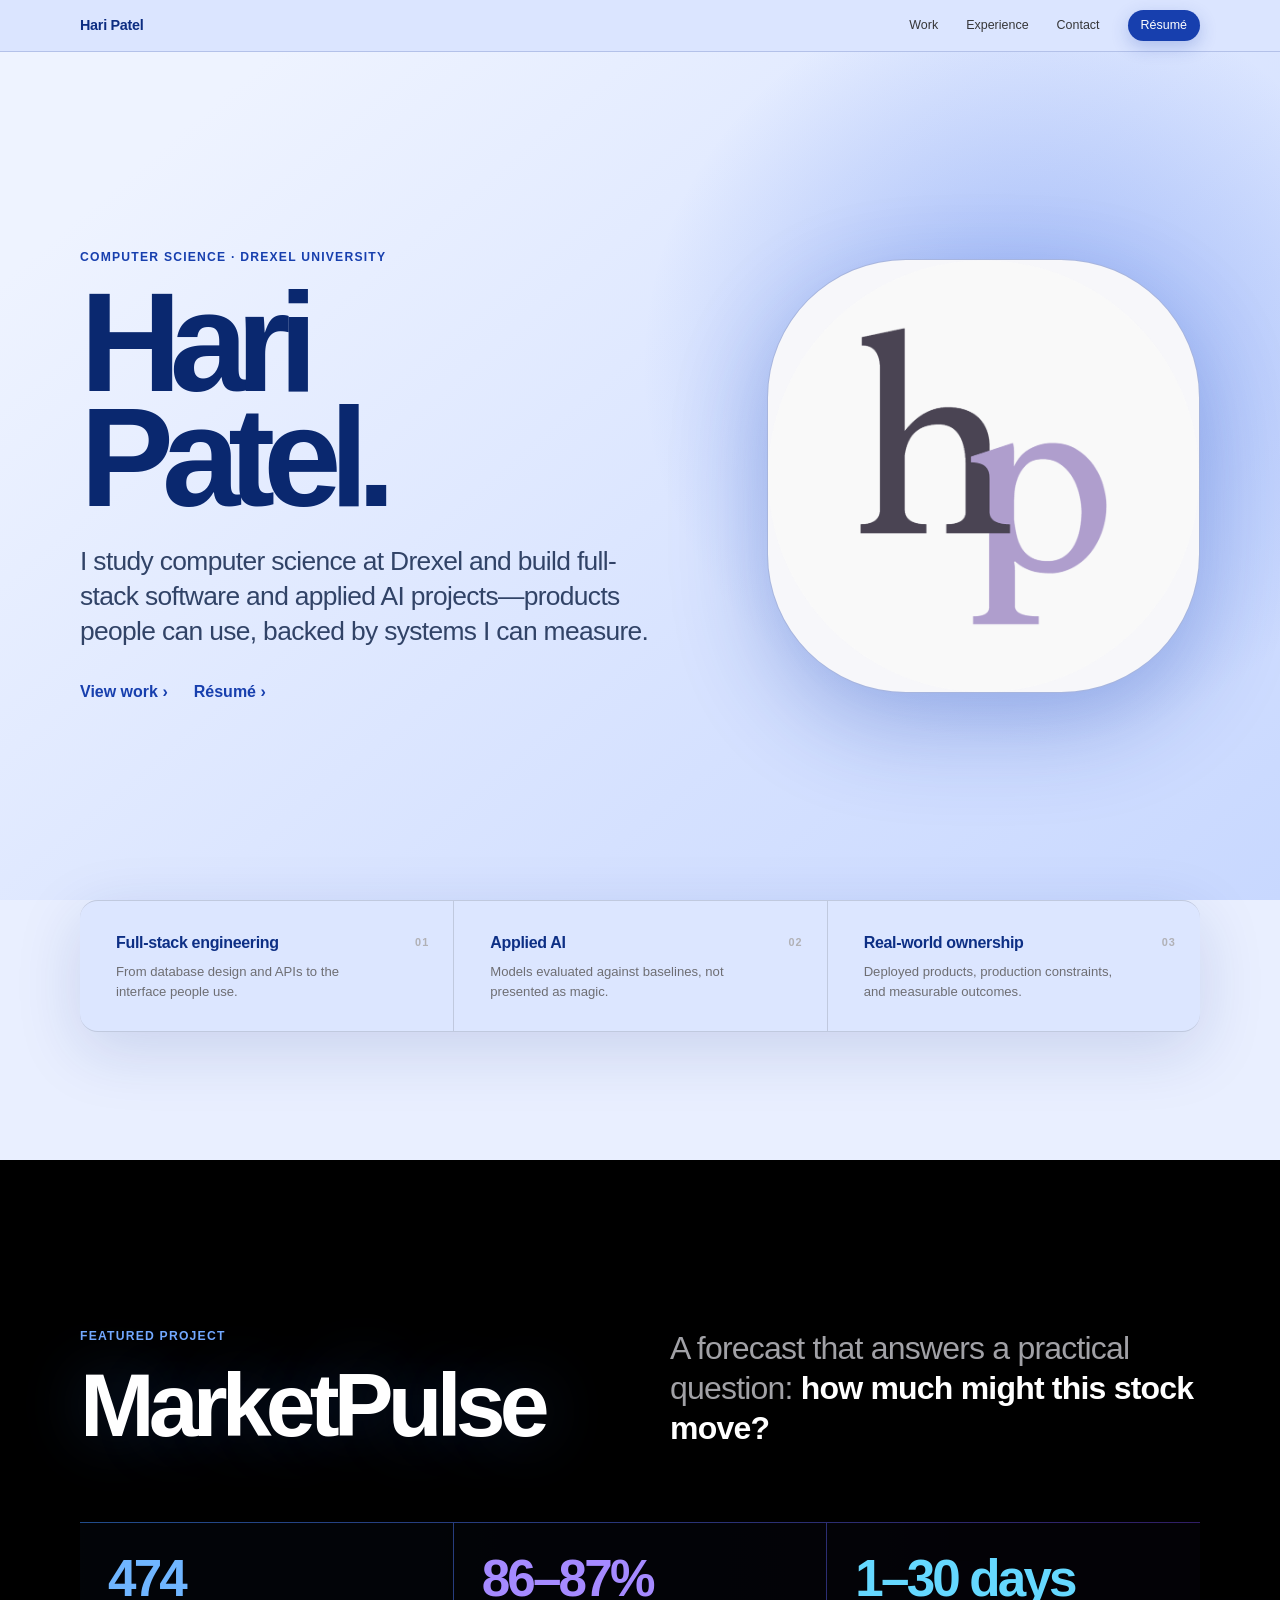
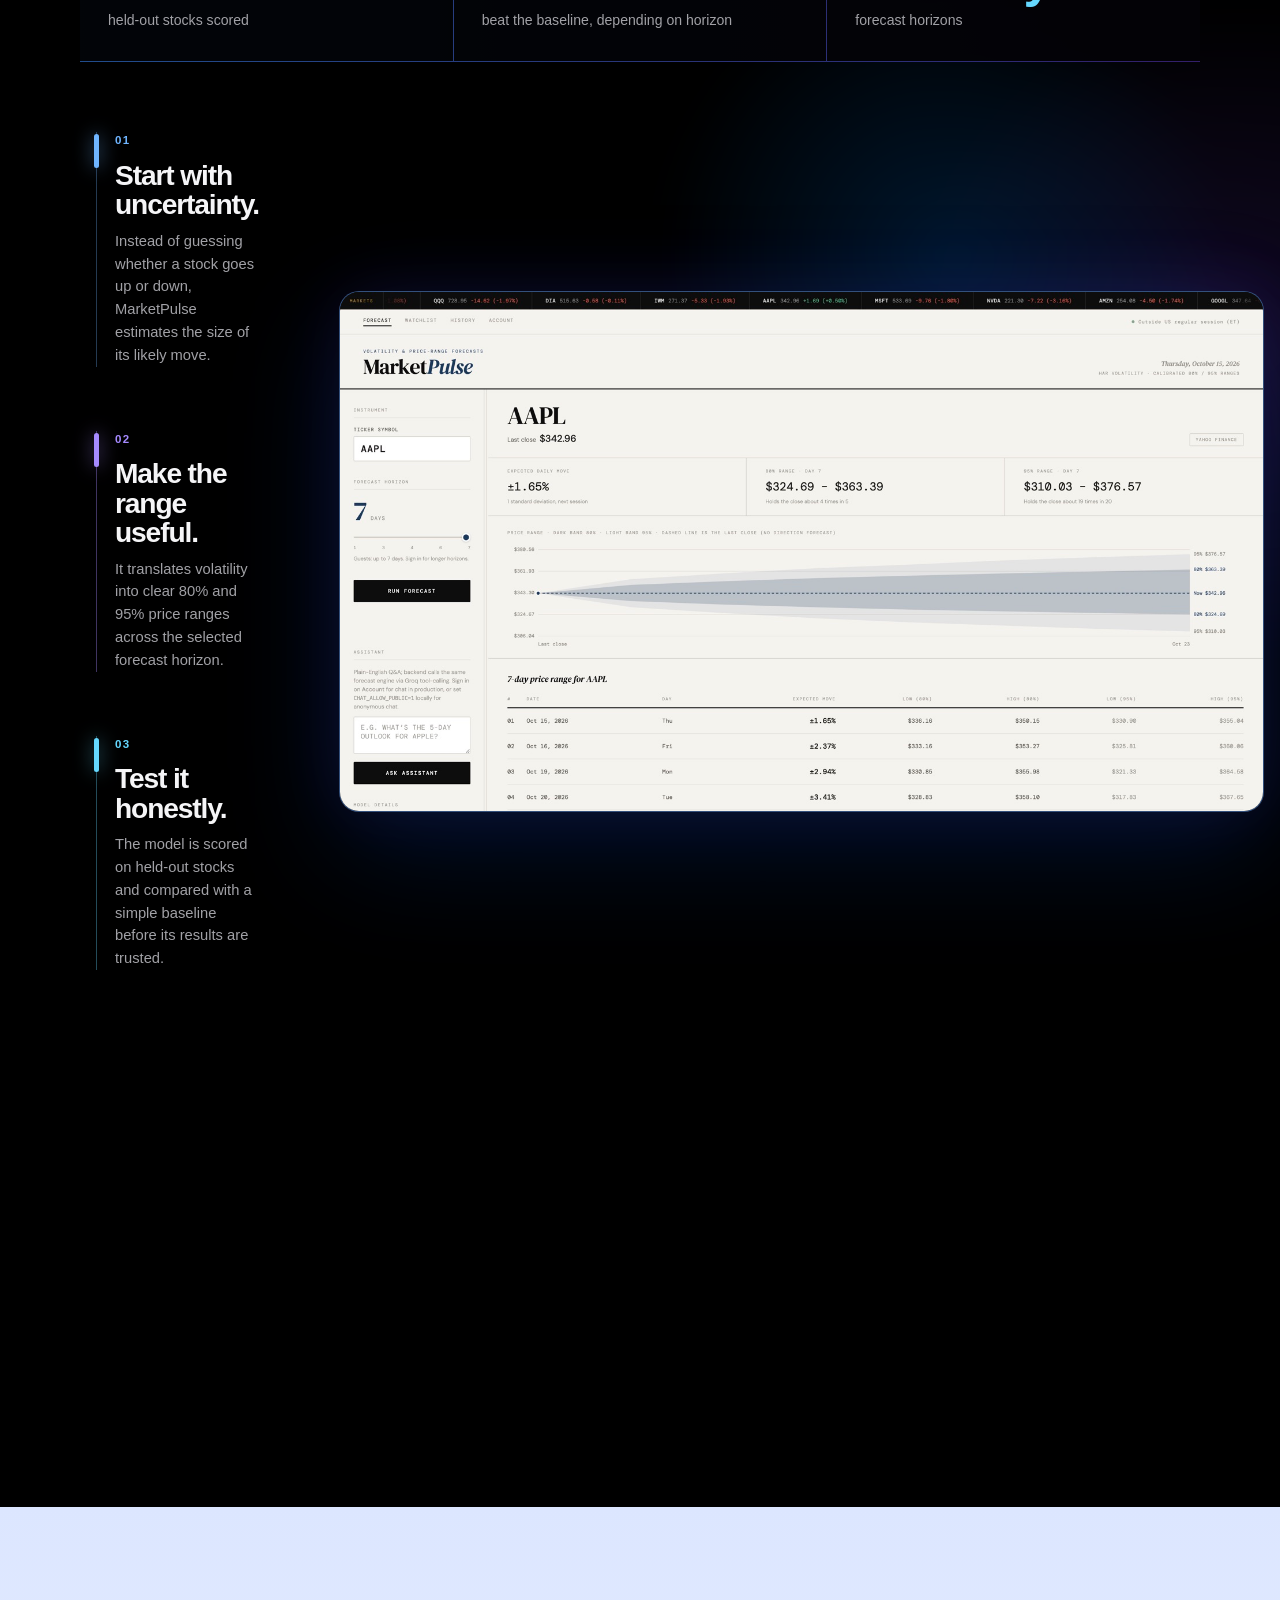
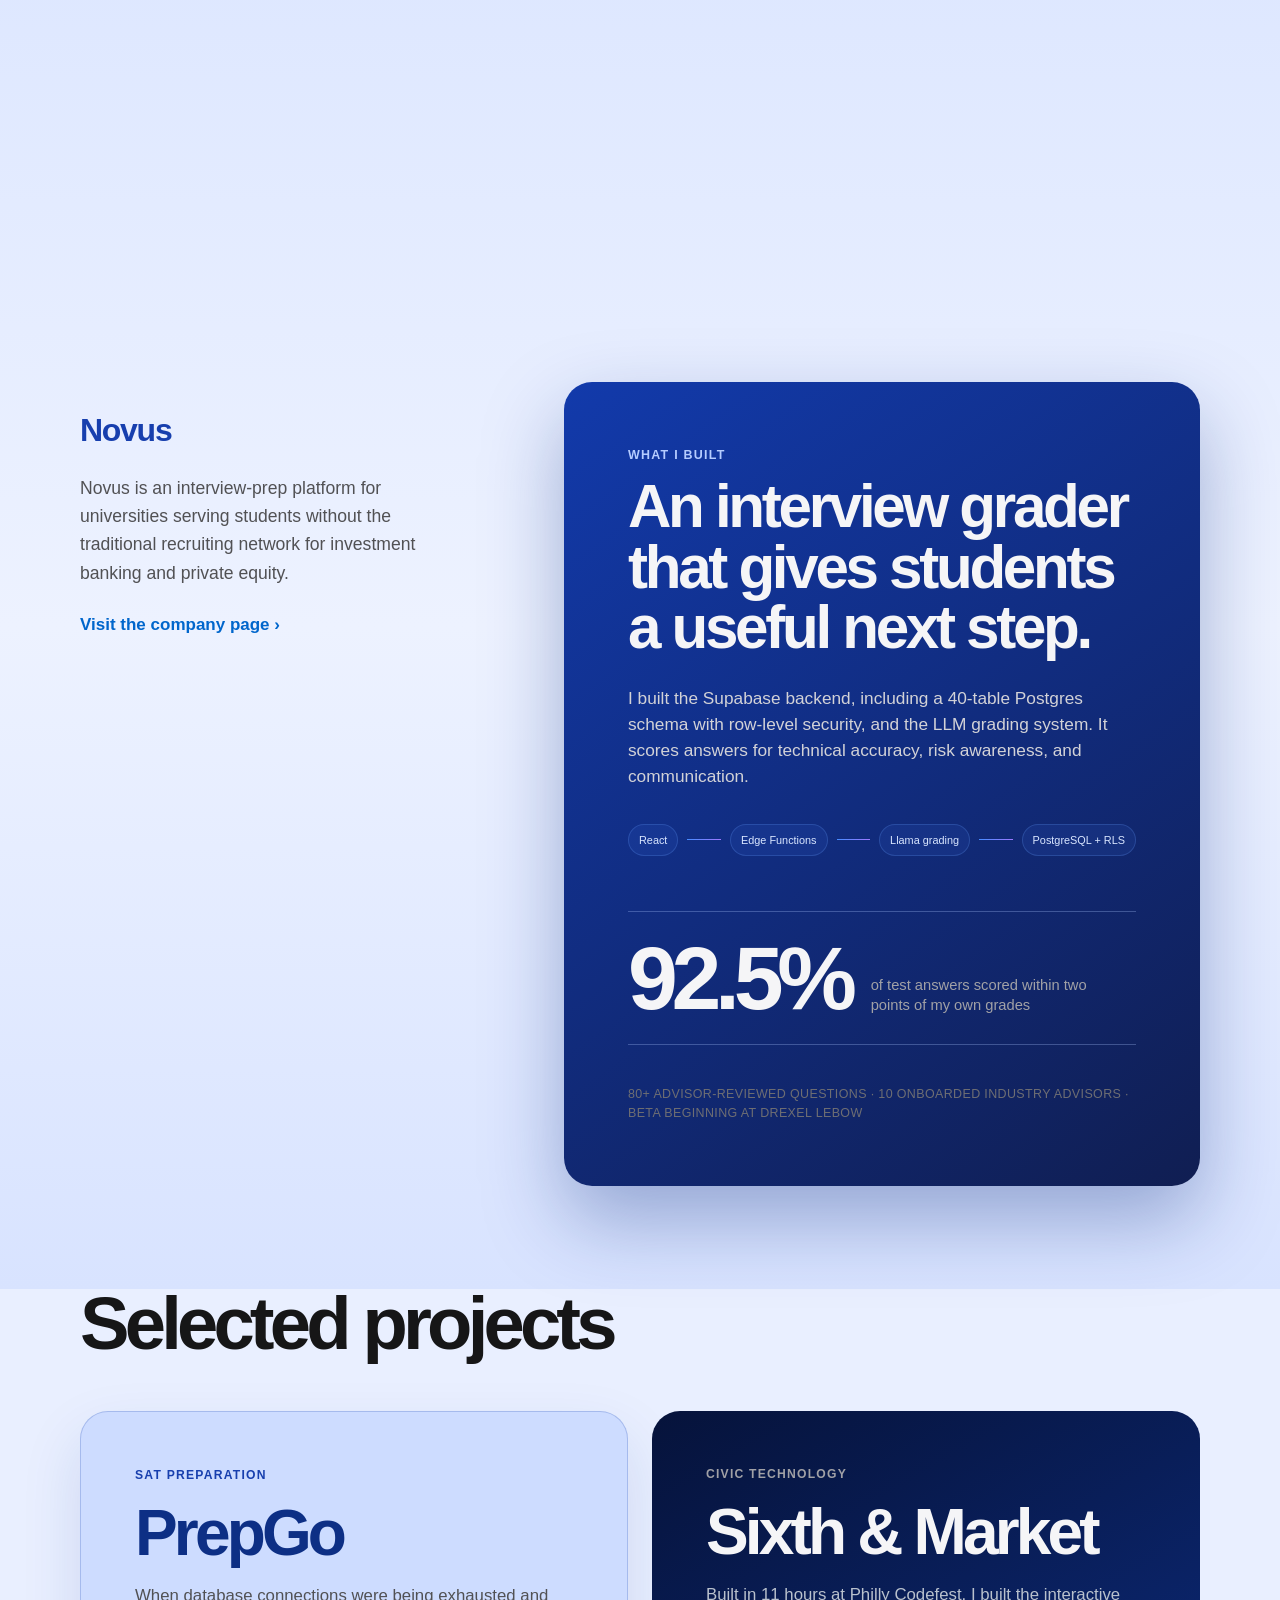
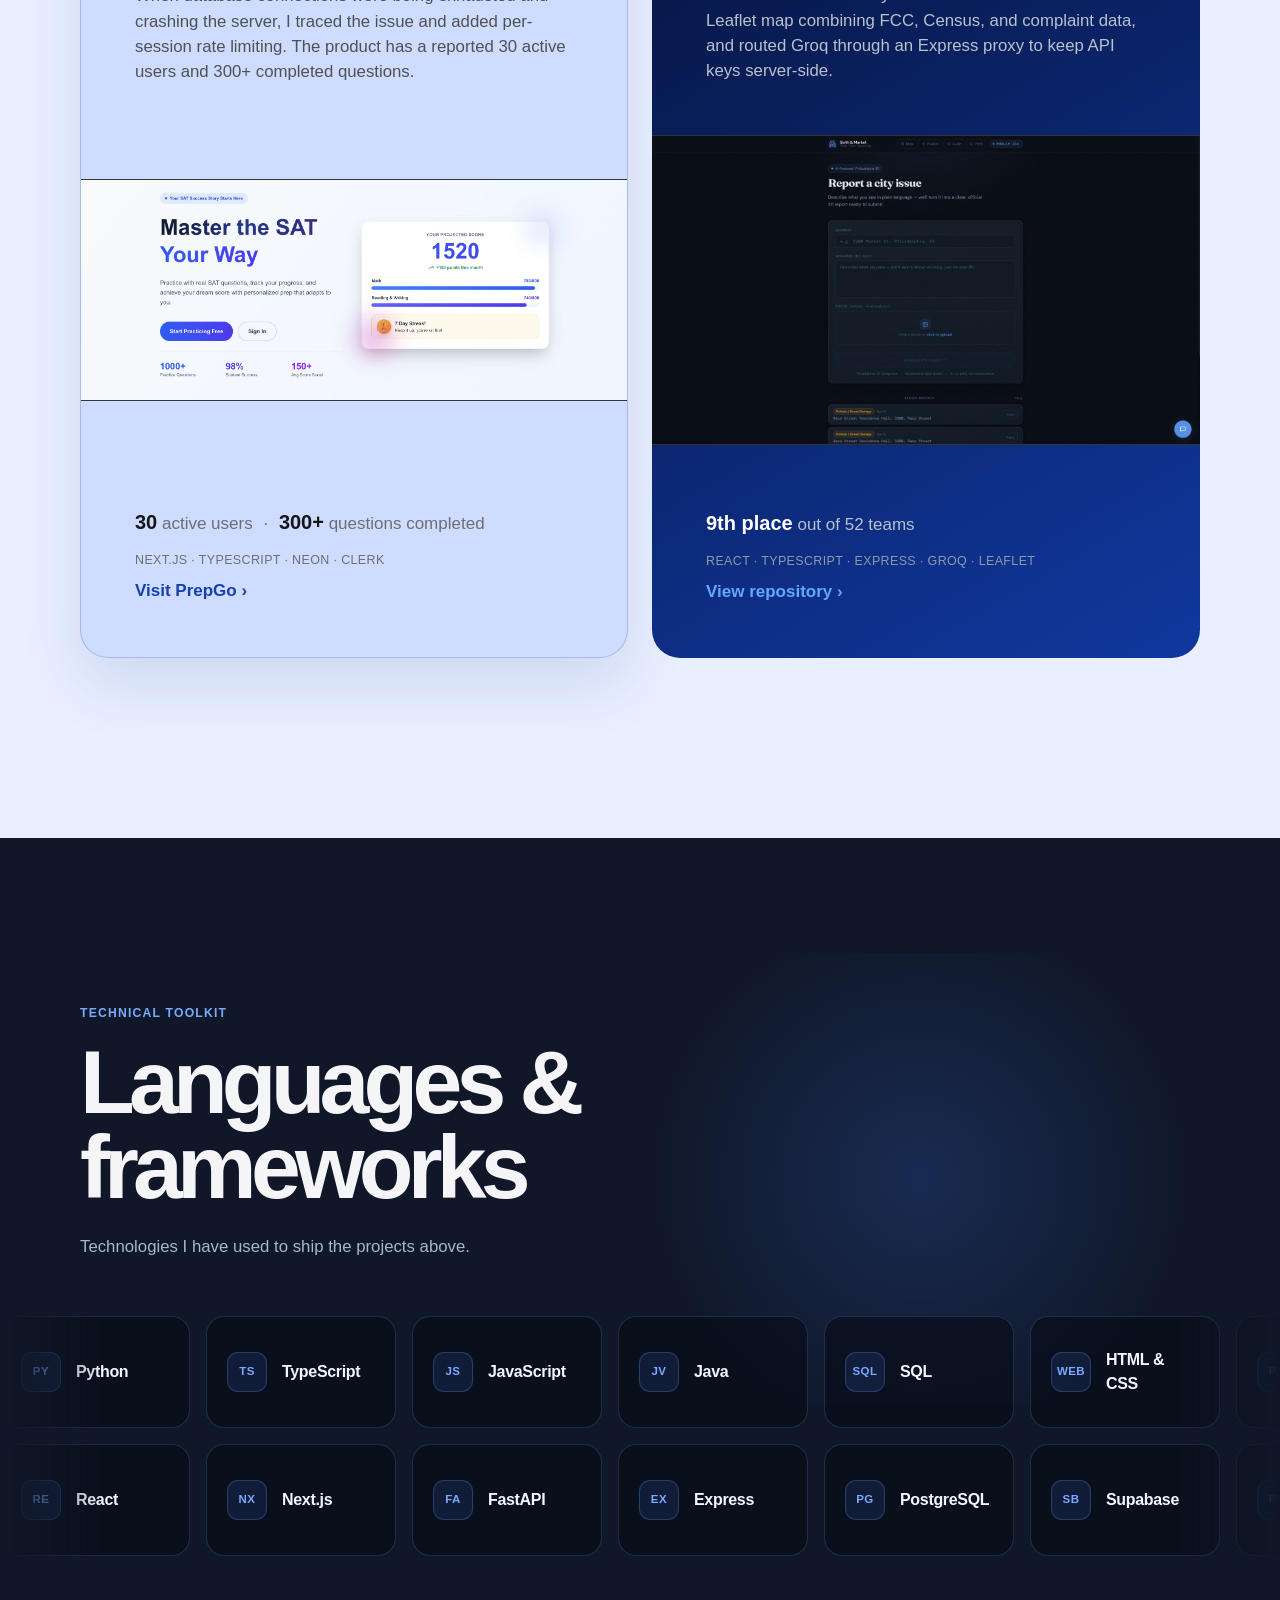
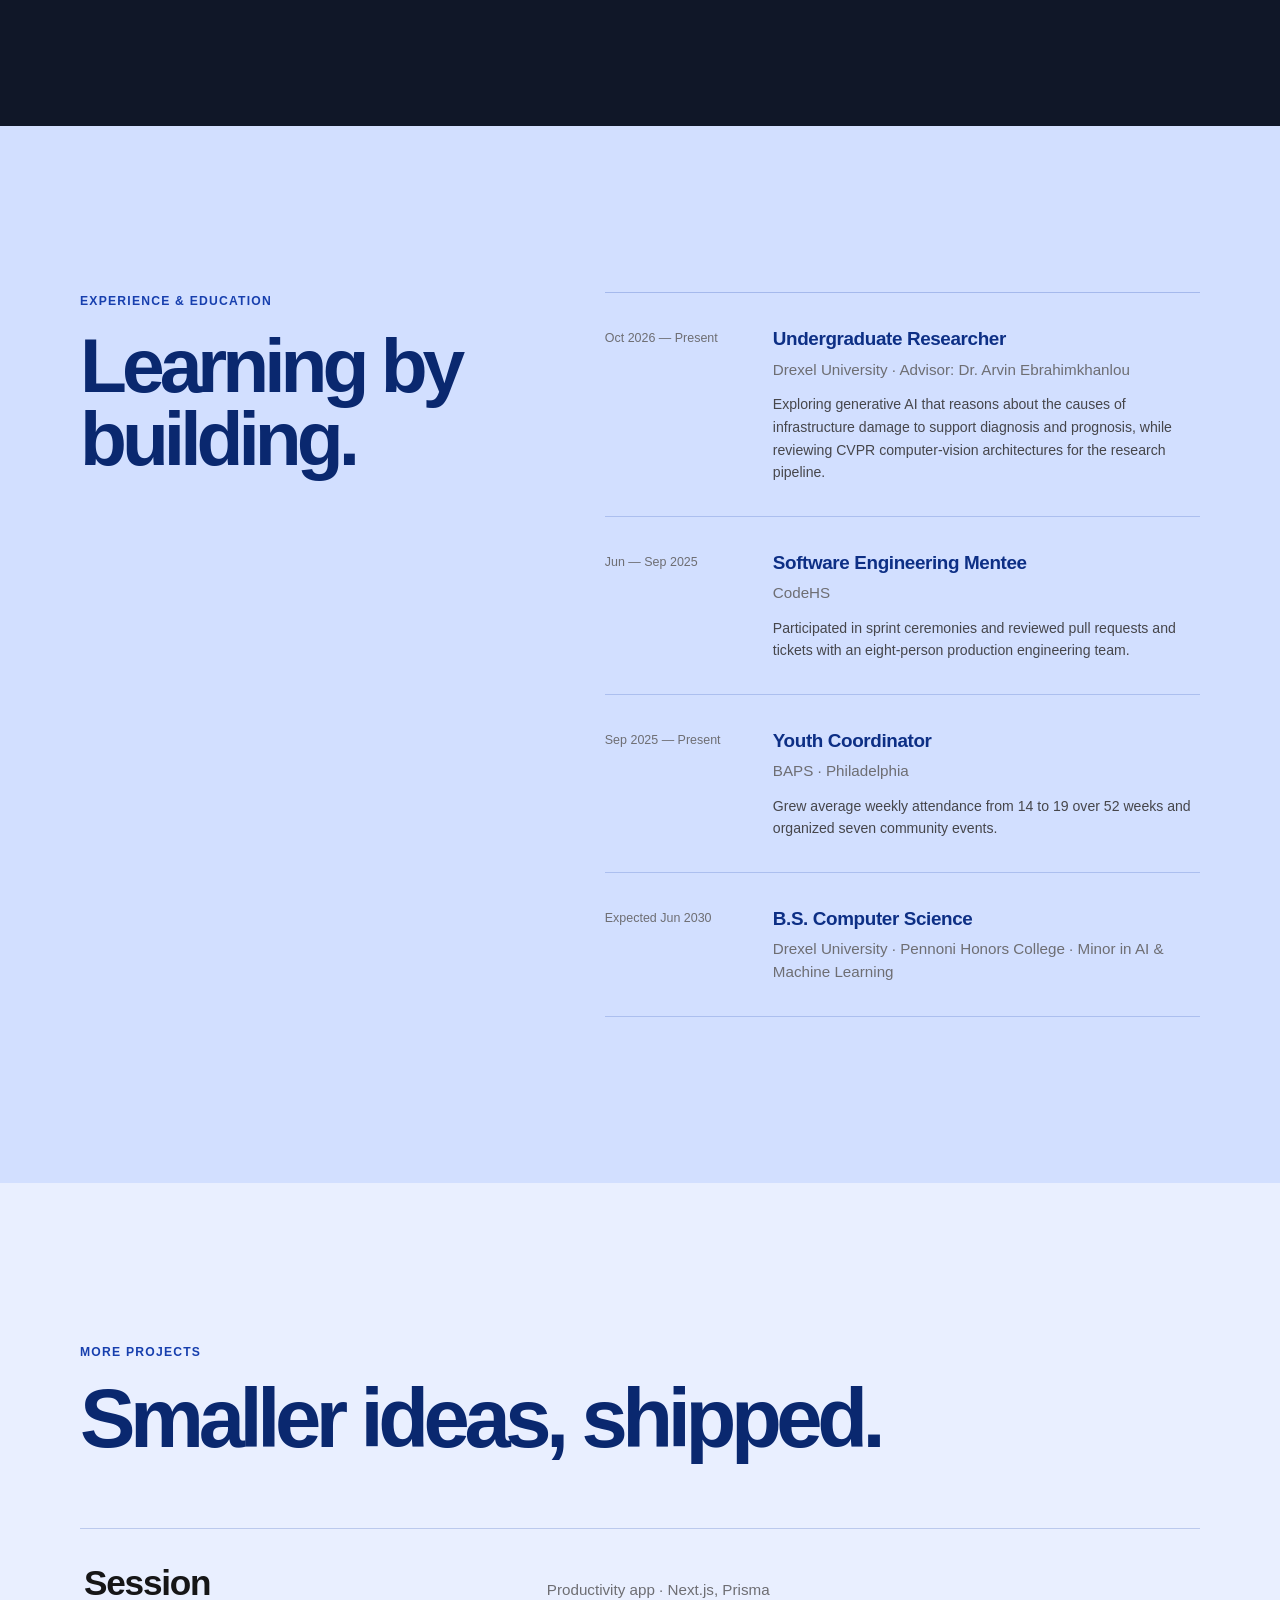
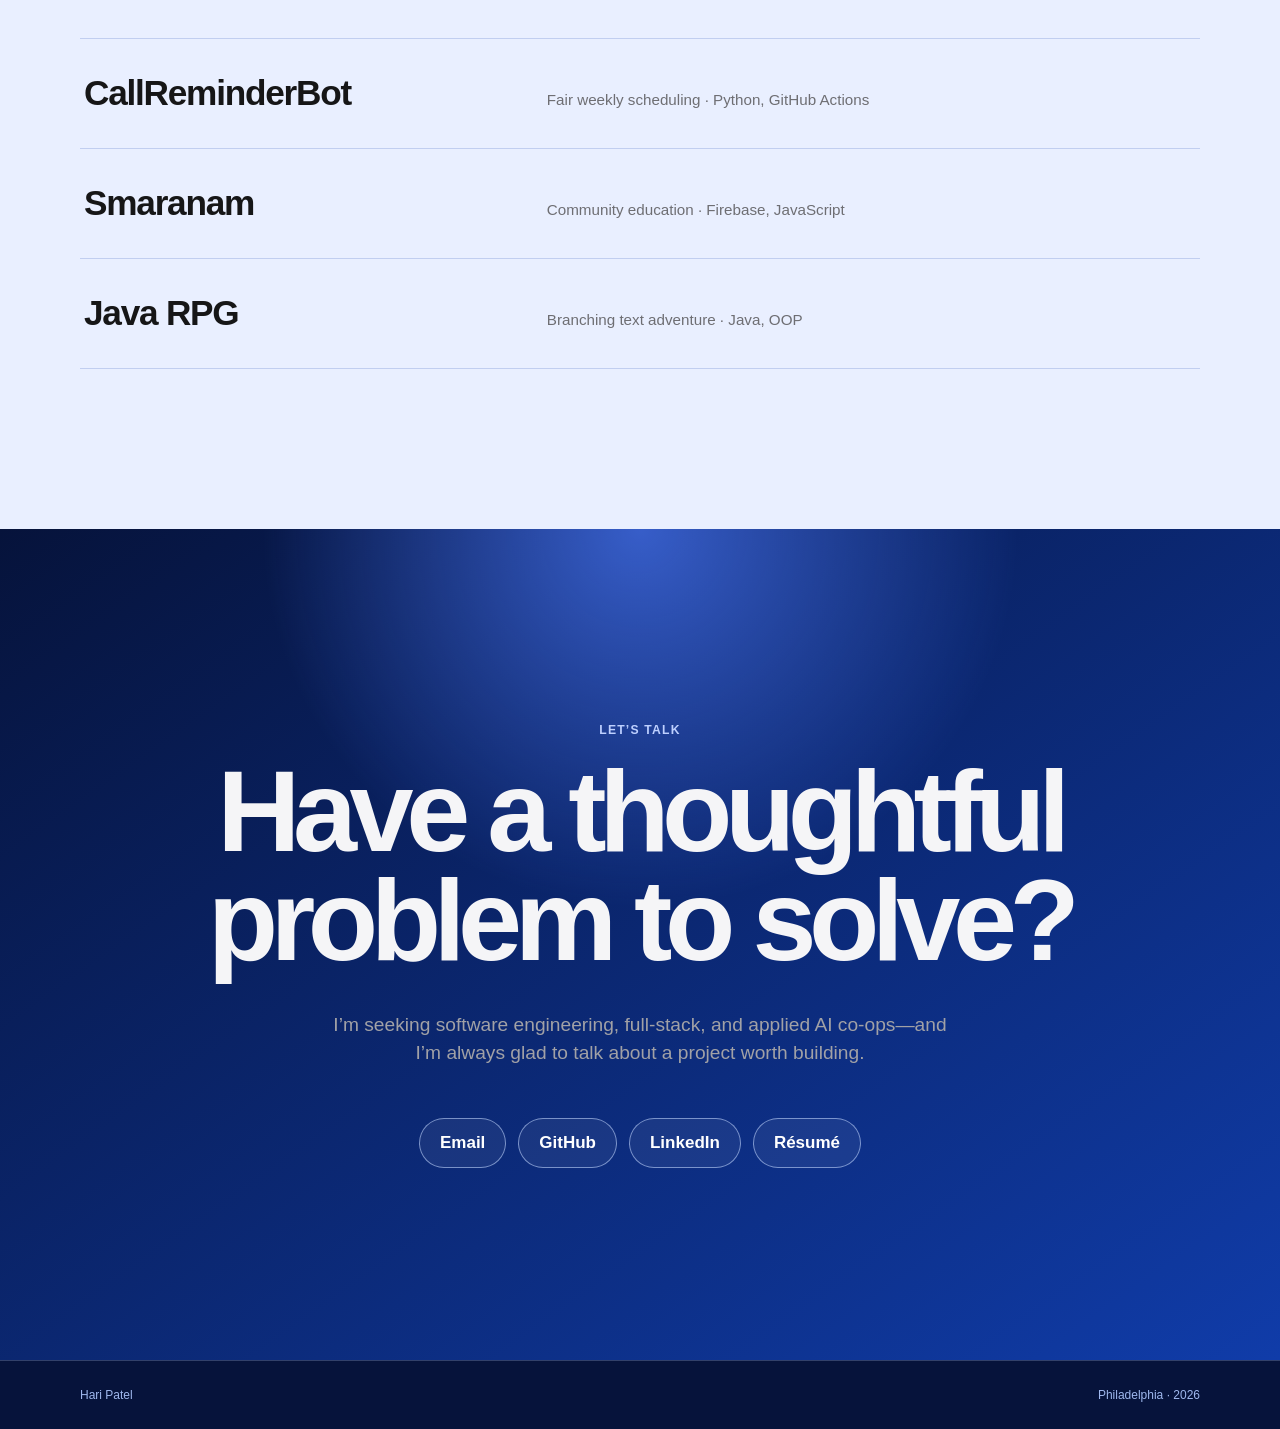
==== commit 7aba1fe5: "Redesign portfolio experience" ====
--- a/index.html
+++ b/index.html
@@ -1,463 +1,188 @@
-<!DOCTYPE html>
+<!doctype html>
 <html lang="en">
 <head>
-  <meta charset="UTF-8">
-  <meta name="viewport" content="width=device-width, initial-scale=1.0">
-  <title>Hari Patel</title>
-  <meta name="description" content="Hari Patel, CS student at Drexel. Projects, resume, and contact info.">
+  <meta charset="utf-8">
+  <meta name="viewport" content="width=device-width, initial-scale=1">
+  <meta name="description" content="Hari Patel is a computer science student at Drexel building full-stack software and applied AI projects.">
+  <meta name="theme-color" content="#f5f5f7">
   <link rel="canonical" href="https://haripatel788.github.io/">
   <link rel="icon" type="image/png" href="2.png">
-  <meta property="og:title" content="Hari Patel">
-  <meta property="og:description" content="CS student at Drexel. Projects, resume, and contact info.">
+  <meta property="og:title" content="Hari Patel — Software & Applied AI">
+  <meta property="og:description" content="Full-stack software and applied AI projects by Hari Patel.">
   <meta property="og:image" content="https://haripatel788.github.io/2.png">
-  <meta property="og:url" content="https://haripatel788.github.io">
-  <meta name="twitter:card" content="summary">
-  <link rel="preconnect" href="https://fonts.googleapis.com">
-  <link rel="preconnect" href="https://fonts.gstatic.com" crossorigin>
-  <link href="https://fonts.googleapis.com/css2?family=DM+Serif+Display:ital@0;1&family=DM+Sans:ital,opsz,wght@0,9..40,300;0,9..40,400;0,9..40,500;1,9..40,300&display=swap" rel="stylesheet">
-  <link rel="stylesheet" href="style.css?v=2">
+  <meta property="og:url" content="https://haripatel788.github.io/">
+  <meta name="twitter:card" content="summary_large_image">
+  <title>Hari Patel — Software & Applied AI</title>
+  <link rel="stylesheet" href="style.css?v=4">
 </head>
 <body>
+  <a class="skip-link" href="#main">Skip to content</a>
+  <div class="cursor-dot" aria-hidden="true"></div>
+  <div class="cursor-ring" aria-hidden="true"></div>
+  <header class="site-header" id="top">
+    <nav class="nav shell" aria-label="Primary navigation">
+      <a class="wordmark" href="#top" aria-label="Hari Patel, home">Hari Patel</a>
+      <div class="nav-links" id="navLinks">
+        <a href="#work">Work</a><a href="#experience">Experience</a><a href="#contact">Contact</a>
+        <a class="nav-resume" href="hari_resume.pdf?v=3">Résumé</a>
+      </div>
+      <button class="menu-button" type="button" aria-label="Open navigation" aria-expanded="false" aria-controls="navLinks"><span></span><span></span></button>
+    </nav>
+  </header>
 
-  <div class="page-progress" id="pageProgress" aria-hidden="true"></div>
-  <div class="glow-blob glow-blob-1"></div>
-  <div class="glow-blob glow-blob-2"></div>
+  <main id="main">
+    <section class="hero shell">
+      <div class="hero-copy reveal">
+        <p class="eyebrow">Computer science · Drexel University</p>
+        <h1>Hari<br>Patel.</h1>
+        <p class="hero-intro">I study computer science at Drexel and build full-stack software and applied AI projects—products people can use, backed by systems I can measure.</p>
+        <div class="text-links"><a href="#work">View work</a><a href="hari_resume.pdf?v=3">Résumé</a></div>
+      </div>
+      <figure class="portrait portrait-logo reveal"><img src="2.png" alt="Hari Patel HP monogram" width="960" height="954"></figure>
+    </section>
 
-  <nav>
-    <a href="#hero" class="nav-logo">hari patel<span>.</span></a>
-    <ul class="nav-links">
-      <li><a href="#about">About</a></li>
-      <li><a href="#experience">Stack</a></li>
-      <li><a href="#projects">Projects</a></li>
-      <li><a href="#novus">Novus</a></li>
-      <li><a href="#resume">Resume</a></li>
-      <li><a href="#contact">Contact</a></li>
-    </ul>
-    <div class="nav-actions">
-      <a href="#contact" class="nav-cta">Get in touch</a>
-    </div>
-    <button class="ham-btn" id="hamBtn" aria-label="Toggle menu" aria-expanded="false" aria-controls="mobileMenu"><span></span><span></span><span></span></button>
-  </nav>
+    <section class="recruiter-strip shell reveal" aria-label="Professional focus">
+      <p><span>01</span><strong>Full-stack engineering</strong><em>From database design and APIs to the interface people use.</em></p>
+      <p><span>02</span><strong>Applied AI</strong><em>Models evaluated against baselines, not presented as magic.</em></p>
+      <p><span>03</span><strong>Real-world ownership</strong><em>Deployed products, production constraints, and measurable outcomes.</em></p>
+    </section>
 
-  <div class="mobile-menu" id="mobileMenu">
-    <a href="#about">About</a>
-    <a href="#experience">Stack</a>
-    <a href="#projects">Projects</a>
-    <a href="#novus">Novus</a>
-    <a href="#resume">Resume</a>
-    <a href="#contact">Contact</a>
-  </div>
-
-  <main>
-  <section id="hero">
-    <div class="hero-inner">
-      <div class="hero-text">
-        <p class="hero-eyebrow">CS @ Drexel · Class of 2030</p>
-        <h1 class="hero-name">Hari<br><em>Patel.</em></h1>
-        <p class="hero-title">
-          I study <strong>Computer Science</strong> at Drexel (Pennoni Honors) and minor in <strong>AI &amp; Machine Learning</strong>.<br>
-          Mostly I build web apps and the backends behind them.
-        </p>
-        <div class="hero-ctas">
-          <a href="#projects" class="btn-primary">See my projects</a>
-          <a href="#contact" class="btn-ghost">Contact me</a>
+    <section class="market" id="work">
+      <div class="shell">
+        <div class="project-heading reveal">
+          <div><p class="eyebrow eyebrow-light">Featured project</p><h2>MarketPulse</h2></div>
+          <p class="project-lede">A forecast that answers a practical question: <strong>how much might this stock move?</strong></p>
+        </div>
+        <div class="market-metrics reveal" aria-label="MarketPulse benchmark results">
+          <p><span>474</span> held-out stocks scored</p>
+          <p><span>86–87%</span> beat the baseline, depending on horizon</p>
+          <p><span>1–30 days</span> forecast horizons</p>
+        </div>
+        <div class="market-showcase">
+          <div class="market-story" aria-label="How MarketPulse works">
+            <div class="scroll-copy reveal">
+              <span>01</span>
+              <h3>Start with uncertainty.</h3>
+              <p>Instead of guessing whether a stock goes up or down, MarketPulse estimates the size of its likely move.</p>
+            </div>
+            <div class="scroll-copy reveal">
+              <span>02</span>
+              <h3>Make the range useful.</h3>
+              <p>It translates volatility into clear 80% and 95% price ranges across the selected forecast horizon.</p>
+            </div>
+            <div class="scroll-copy reveal">
+              <span>03</span>
+              <h3>Test it honestly.</h3>
+              <p>The model is scored on held-out stocks and compared with a simple baseline before its results are trusted.</p>
+            </div>
+          </div>
+          <figure class="screen screen-market reveal"><img src="marketpulse-screenshot.jpg" alt="MarketPulse showing an AAPL volatility forecast and 80 and 95 percent price ranges" width="1600" height="900" loading="lazy"></figure>
+        </div>
+        <div class="project-notes reveal">
+          <p>MarketPulse fits a per-stock HAR volatility model using historical prices, then turns expected movement into calibrated 80% and 95% ranges. The held-out benchmark scored 474 stocks; the model beat its EWMA baseline on 86–87% of them depending on the forecast horizon.</p>
+          <p class="meta">Python · FastAPI · Pandas · Supabase</p>
+          <div class="proof-row" aria-label="MarketPulse engineering evidence"><span><strong>112.7K</strong> backtested forecasts</span><span><strong>81%</strong> observed 80% interval coverage</span><span><strong>27</strong> integration tests</span><span><strong>JWT + RBAC</strong> production access controls</span></div>
+          <div class="text-links text-links-light"><a href="https://marketpulse-ba4x.onrender.com" target="_blank" rel="noopener noreferrer">Live site</a><a href="https://github.com/haripatel788/MarketPulse" target="_blank" rel="noopener noreferrer">Repository</a></div>
         </div>
       </div>
-      <div class="hero-photo-wrap">
-        <div class="hero-photo">
-          <img src="headshot.jpg" alt="Hari Patel headshot" />
+    </section>
+
+    <section class="novus shell" id="novus">
+      <div class="novus-title reveal"><p class="eyebrow">Co-founder case study</p><h2>Opening the door to finance careers.</h2></div>
+      <div class="novus-grid">
+        <div class="novus-summary reveal">
+          <h3>Novus</h3>
+          <p>Novus is an interview-prep platform for universities serving students without the traditional recruiting network for investment banking and private equity.</p>
+          <a class="inline-link" href="https://www.linkedin.com/company/novusfinanceprep/" target="_blank" rel="noopener noreferrer">Visit the company page</a>
         </div>
+        <article class="grader reveal">
+          <p class="grader-label">What I built</p>
+          <h3>An interview grader that gives students a useful next step.</h3>
+          <p>I built the Supabase backend, including a 40-table Postgres schema with row-level security, and the LLM grading system. It scores answers for technical accuracy, risk awareness, and communication.</p>
+          <div class="system-flow" aria-label="Novus system architecture"><span>React</span><i></i><span>Edge Functions</span><i></i><span>Llama grading</span><i></i><span>PostgreSQL + RLS</span></div>
+          <div class="grader-result"><strong>92.5%</strong><span>of test answers scored within two points of my own grades</span></div>
+          <p class="meta">80+ advisor-reviewed questions · 10 onboarded industry advisors · Beta beginning at Drexel LeBow</p>
+        </article>
       </div>
-    </div>
-    <div class="hero-scroll-indicator"><div class="scroll-line"></div></div>
-  </section>
+    </section>
 
-  <div class="divider"></div>
+    <section class="paired shell" aria-labelledby="paired-title">
+      <div class="section-heading reveal"><h2 id="paired-title">Selected projects</h2></div>
+      <div class="card-grid">
+        <article class="project-card prepgo reveal">
+          <div class="card-top"><p class="eyebrow">SAT preparation</p><h3>PrepGo</h3><p>When database connections were being exhausted and crashing the server, I traced the issue and added per-session rate limiting. The product has a reported 30 active users and 300+ completed questions.</p></div>
+          <figure class="screen screen-card"><img src="prepgo-screenshot.webp" alt="PrepGo homepage showing its SAT practice experience and projected score dashboard" width="3594" height="1448" loading="lazy"></figure>
+          <div><p class="card-stat"><strong>30</strong> active users <span>·</span> <strong>300+</strong> questions completed</p><p class="meta">Next.js · TypeScript · Neon · Clerk</p><a class="inline-link" href="https://prep-go.vercel.app" target="_blank" rel="noopener noreferrer">Visit PrepGo</a></div>
+        </article>
+        <article class="project-card codefest reveal">
+          <div class="card-top"><p class="eyebrow eyebrow-light">Civic technology</p><h3>Sixth &amp; Market</h3><p>Built in 11 hours at Philly Codefest. I built the interactive Leaflet map combining FCC, Census, and complaint data, and routed Groq through an Express proxy to keep API keys server-side.</p></div>
+          <figure class="screen screen-card"><img src="sixthandmarket-screenshot.jpg" alt="Sixth and Market interface for reporting a Philadelphia city issue" width="1600" height="905" loading="lazy"></figure>
+          <div><p class="card-stat"><strong>9th place</strong> out of 52 teams</p><p class="meta meta-light">React · TypeScript · Express · Groq · Leaflet</p><a class="inline-link inline-link-light" href="https://github.com/haripatel788/codefest2026" target="_blank" rel="noopener noreferrer">View repository</a></div>
+        </article>
+      </div>
+    </section>
 
-  <section id="about">
-    <div class="about-grid">
-      <div class="about-photo-wrap reveal">
-        <img src="2.png" alt="Hari Patel illustration" loading="lazy" />
+    <section class="capabilities" aria-labelledby="capabilities-title">
+      <div class="shell tech-heading reveal">
+        <p class="eyebrow">Technical toolkit</p>
+        <h2 id="capabilities-title">Languages &amp; frameworks</h2>
+        <p>Technologies I have used to ship the projects above.</p>
       </div>
-      <div class="about-text">
-        <p class="section-label reveal">About me</p>
-        <h2 class="section-title reveal reveal-delay-1">A bit about <em>me.</em></h2>
-        <p class="reveal reveal-delay-2">Hey, I'm Hari. I'm a CS student at Drexel in the Pennoni Honors College, minoring in AI &amp; Machine Learning. I'm also doing undergrad research with Dr. Arvin Ebrahimkhanlou.</p>
-        <p class="reveal reveal-delay-3">I like working on every part of an app: the database, the API, auth, and the frontend people end up using. Most of my projects are deployed and have real users. When I build a model, I check it against a simple baseline before I trust it.</p>
-        <div class="about-chips stagger-parent reveal reveal-delay-4">
-          <span class="chip stagger-child">Drexel University</span>
-          <span class="chip stagger-child">Pennoni Honors College</span>
-          <span class="chip stagger-child">Computer Science</span>
-          <span class="chip stagger-child">AI &amp; ML Minor</span>
-          <span class="chip stagger-child">Dean's List</span>
-          <span class="chip stagger-child">Presidential Scholar</span>
-          <span class="chip stagger-child">Open to opportunities</span>
+      <div class="tech-marquee reveal" aria-label="Languages and frameworks I have worked with">
+        <div class="tech-row">
+          <div class="tech-track">
+            <div class="tech-set">
+              <span class="tech-item"><b>PY</b><strong>Python</strong></span><span class="tech-item"><b>TS</b><strong>TypeScript</strong></span><span class="tech-item"><b>JS</b><strong>JavaScript</strong></span><span class="tech-item"><b>JV</b><strong>Java</strong></span><span class="tech-item"><b>SQL</b><strong>SQL</strong></span><span class="tech-item"><b>WEB</b><strong>HTML &amp; CSS</strong></span>
+            </div>
+            <div class="tech-set" aria-hidden="true">
+              <span class="tech-item"><b>PY</b><strong>Python</strong></span><span class="tech-item"><b>TS</b><strong>TypeScript</strong></span><span class="tech-item"><b>JS</b><strong>JavaScript</strong></span><span class="tech-item"><b>JV</b><strong>Java</strong></span><span class="tech-item"><b>SQL</b><strong>SQL</strong></span><span class="tech-item"><b>WEB</b><strong>HTML &amp; CSS</strong></span>
+            </div>
+          </div>
         </div>
-      </div>
-    </div>
-  </section>
-
-  <section id="experience">
-    <div class="tech-section-inner">
-      <p class="section-label reveal">Technologies</p>
-      <h2 class="section-title reveal reveal-delay-1">My <em>stack.</em></h2>
-      <div class="tech-category reveal reveal-delay-2">
-        <p class="tech-category-label">Core languages</p>
-        <div class="tech-pills stagger-parent visible">
-          <span class="tech-pill featured stagger-child">Python</span>
-          <span class="tech-pill featured stagger-child">TypeScript</span>
-          <span class="tech-pill featured stagger-child">JavaScript</span>
-          <span class="tech-pill stagger-child">Java</span>
-          <span class="tech-pill stagger-child">SQL</span>
-          <span class="tech-pill stagger-child">HTML</span>
-          <span class="tech-pill stagger-child">CSS</span>
-        </div>
-      </div>
-      <div class="tech-category reveal reveal-delay-2">
-        <p class="tech-category-label">Frameworks & libraries</p>
-        <div class="tech-pills stagger-parent visible">
-          <span class="tech-pill featured stagger-child">Next.js</span>
-          <span class="tech-pill featured stagger-child">React</span>
-          <span class="tech-pill featured stagger-child">FastAPI</span>
-          <span class="tech-pill stagger-child">Express.js</span>
-          <span class="tech-pill stagger-child">Tailwind CSS</span>
-          <span class="tech-pill stagger-child">Pandas</span>
-          <span class="tech-pill stagger-child">NumPy</span>
-          <span class="tech-pill stagger-child">Scikit-learn</span>
-          <span class="tech-pill stagger-child">Prisma</span>
-          <span class="tech-pill stagger-child">Bootstrap</span>
-        </div>
-      </div>
-      <div class="tech-category reveal reveal-delay-3">
-        <p class="tech-category-label">Databases & infra</p>
-        <div class="tech-pills stagger-parent visible">
-          <span class="tech-pill featured stagger-child">PostgreSQL</span>
-          <span class="tech-pill featured stagger-child">Supabase</span>
-          <span class="tech-pill featured stagger-child">Firebase</span>
-          <span class="tech-pill stagger-child">Neon</span>
-          <span class="tech-pill stagger-child">AWS (EC2, RDS)</span>
-          <span class="tech-pill stagger-child">Vercel</span>
-          <span class="tech-pill stagger-child">Clerk</span>
-          <span class="tech-pill stagger-child">Git</span>
-          <span class="tech-pill stagger-child">GitHub</span>
-          <span class="tech-pill stagger-child">pytest</span>
-        </div>
-      </div>
-      <div class="tech-category reveal reveal-delay-3">
-        <p class="tech-category-label">Creative</p>
-        <div class="tech-pills stagger-parent visible">
-          <span class="tech-pill stagger-child">Photoshop</span>
-          <span class="tech-pill stagger-child">Premiere Pro</span>
-          <span class="tech-pill stagger-child">After Effects</span>
-          <span class="tech-pill stagger-child">Adobe Audition</span>
-        </div>
-      </div>
-    </div>
-  </section>
-
-  <section id="projects">
-    <div class="projects-header">
-      <div>
-        <p class="section-label reveal">Projects</p>
-        <h2 class="section-title reveal reveal-delay-1">What I've been <em>working on.</em></h2>
-      </div>
-    </div>
-
-    <div class="projects-bento">
-
-      <div class="project-card has-preview bento-r1c1 reveal">
-        <p class="project-number">01 · Featured</p>
-        <img class="project-preview" src="marketpulse-screenshot.jpg" alt="MarketPulse forecast for AAPL showing 80% and 95% price ranges" loading="lazy">
-        <h3 class="project-name">MarketPulse</h3>
-        <p class="project-desc">Forecasts how much a stock is likely to move over the next 1 to 30 trading days, with 80% and 95% price ranges. Each stock gets its own HAR volatility model fit on 10 years of prices. I backtested it on 112,700 predictions across 490 S&amp;P 500 stocks. It beat an EWMA baseline on 86% of the 474 stocks I held out, and the actual close landed inside the 80% range 81% of the time. The backend is FastAPI with Supabase auth, rate limiting, and 27 integration tests.</p>
-        <div class="project-footer">
-          <span class="project-tag">Python · FastAPI · Pandas · Supabase</span>
-          <div class="project-links">
-            <a href="https://github.com/haripatel788/MarketPulse" target="_blank" rel="noopener noreferrer" class="project-link">Repo <svg width="12" height="12" viewBox="0 0 12 12" fill="none"><path d="M2 10L10 2M10 2H4M10 2V8" stroke="currentColor" stroke-width="1.5" stroke-linecap="round" stroke-linejoin="round"/></svg></a>
-            <a href="https://marketpulse-ba4x.onrender.com" target="_blank" rel="noopener noreferrer" class="project-link">Live Site <svg width="12" height="12" viewBox="0 0 12 12" fill="none"><path d="M2 10L10 2M10 2H4M10 2V8" stroke="currentColor" stroke-width="1.5" stroke-linecap="round" stroke-linejoin="round"/></svg></a>
+        <div class="tech-row tech-row-reverse">
+          <div class="tech-track">
+            <div class="tech-set">
+              <span class="tech-item"><b>RE</b><strong>React</strong></span><span class="tech-item"><b>NX</b><strong>Next.js</strong></span><span class="tech-item"><b>FA</b><strong>FastAPI</strong></span><span class="tech-item"><b>EX</b><strong>Express</strong></span><span class="tech-item"><b>PG</b><strong>PostgreSQL</strong></span><span class="tech-item"><b>SB</b><strong>Supabase</strong></span><span class="tech-item"><b>PD</b><strong>Pandas</strong></span><span class="tech-item"><b>FB</b><strong>Firebase</strong></span>
+            </div>
+            <div class="tech-set" aria-hidden="true">
+              <span class="tech-item"><b>RE</b><strong>React</strong></span><span class="tech-item"><b>NX</b><strong>Next.js</strong></span><span class="tech-item"><b>FA</b><strong>FastAPI</strong></span><span class="tech-item"><b>EX</b><strong>Express</strong></span><span class="tech-item"><b>PG</b><strong>PostgreSQL</strong></span><span class="tech-item"><b>SB</b><strong>Supabase</strong></span><span class="tech-item"><b>PD</b><strong>Pandas</strong></span><span class="tech-item"><b>FB</b><strong>Firebase</strong></span>
+            </div>
           </div>
         </div>
       </div>
+    </section>
 
-      <div class="project-card bento-r1c2 reveal reveal-delay-1">
-        <p class="project-number">02</p>
-        <h3 class="project-name">PrepGo</h3>
-        <p class="project-desc">An SAT prep site I built with two teammates. 30 students have used it to answer 300+ practice questions. It uses Clerk for login and Postgres on Neon. I added a per-session rate limiter after the database kept running out of connections and crashing the server.</p>
-        <div class="project-footer">
-          <span class="project-tag">Next.js · TypeScript · Neon · Clerk</span>
-          <a href="https://prep-go.vercel.app" target="_blank" rel="noopener noreferrer" class="project-link">Live Site <svg width="12" height="12" viewBox="0 0 12 12" fill="none"><path d="M2 10L10 2M10 2H4M10 2V8" stroke="currentColor" stroke-width="1.5" stroke-linecap="round" stroke-linejoin="round"/></svg></a>
-        </div>
+    <section class="experience" id="experience">
+      <div class="shell experience-grid">
+        <div class="section-heading reveal"><p class="eyebrow">Experience &amp; education</p><h2>Learning by building.</h2></div>
+        <ol class="timeline reveal">
+          <li><time>Oct 2026 — Present</time><div><h3>Undergraduate Researcher</h3><p>Drexel University · Advisor: Dr. Arvin Ebrahimkhanlou</p><p class="timeline-detail">Exploring generative AI that reasons about the causes of infrastructure damage to support diagnosis and prognosis, while reviewing CVPR computer-vision architectures for the research pipeline.</p></div></li>
+          <li><time>Jun — Sep 2025</time><div><h3>Software Engineering Mentee</h3><p>CodeHS</p><p class="timeline-detail">Participated in sprint ceremonies and reviewed pull requests and tickets with an eight-person production engineering team.</p></div></li>
+          <li><time>Sep 2025 — Present</time><div><h3>Youth Coordinator</h3><p>BAPS · Philadelphia</p><p class="timeline-detail">Grew average weekly attendance from 14 to 19 over 52 weeks and organized seven community events.</p></div></li>
+          <li><time>Expected Jun 2030</time><div><h3>B.S. Computer Science</h3><p>Drexel University · Pennoni Honors College · Minor in AI &amp; Machine Learning</p></div></li>
+        </ol>
       </div>
+    </section>
 
+    <section class="more shell" aria-labelledby="more-title">
+      <div class="section-heading reveal"><p class="eyebrow">More projects</p><h2 id="more-title">Smaller ideas, shipped.</h2></div>
+      <div class="project-list reveal">
+        <a href="https://sessionapp.vercel.app/" target="_blank" rel="noopener noreferrer"><span>Session</span><em>Productivity app · Next.js, Prisma</em></a>
+        <a href="https://github.com/haripatel788/weekly-call-reminder" target="_blank" rel="noopener noreferrer"><span>CallReminderBot</span><em>Fair weekly scheduling · Python, GitHub Actions</em></a>
+        <a href="https://smaranam.vercel.app/" target="_blank" rel="noopener noreferrer"><span>Smaranam</span><em>Community education · Firebase, JavaScript</em></a>
+        <a href="https://codehs.com/sandbox/id/rpg-Cq6Ldt/run" target="_blank" rel="noopener noreferrer"><span>Java RPG</span><em>Branching text adventure · Java, OOP</em></a>
+      </div>
+    </section>
 
-      <div class="project-card bento-r2c1 reveal reveal-delay-1">
-        <p class="project-number">03</p>
-        <h3 class="project-name">Session</h3>
-        <p class="project-desc">A productivity web app built with Next.js. It uses Clerk for login and protected pages, Prisma for the database, and server-side rendering so pages load quickly.</p>
-        <div class="project-footer">
-          <span class="project-tag">Next.js · Prisma</span>
-          <a href="https://sessionapp.vercel.app/" target="_blank" rel="noopener noreferrer" class="project-link">Live Site <svg width="12" height="12" viewBox="0 0 12 12" fill="none"><path d="M2 10L10 2M10 2H4M10 2V8" stroke="currentColor" stroke-width="1.5" stroke-linecap="round" stroke-linejoin="round"/></svg></a>
-        </div>
+    <section class="contact" id="contact">
+      <div class="shell reveal">
+        <p class="eyebrow eyebrow-light">Let’s talk</p><h2>Have a thoughtful problem to solve?</h2>
+        <p>I’m seeking software engineering, full-stack, and applied AI co-ops—and I’m always glad to talk about a project worth building.</p>
+        <div class="contact-links"><a href="mailto:hrp43@drexel.edu">Email</a><a href="https://github.com/haripatel788" target="_blank" rel="noopener noreferrer">GitHub</a><a href="https://www.linkedin.com/in/haripatel788/" target="_blank" rel="noopener noreferrer">LinkedIn</a><a href="hari_resume.pdf?v=3">Résumé</a></div>
       </div>
-
-      <div class="project-card has-preview bento-r2c2 reveal reveal-delay-2">
-        <p class="project-number">04 · Featured</p>
-        <img class="project-preview" src="sixthandmarket-screenshot.jpg" alt="Sixth and Market project preview" loading="lazy">
-        <h3 class="project-name">Sixth & Market</h3>
-        <p class="project-desc">Built in 11 hours at Philly Codefest 2026, where we placed 9th out of 52 teams. An LLM sorts Philadelphia 311 complaints, running through an Express proxy so the API key stays on the server. A Leaflet map layers FCC broadband coverage, Census tracts, and complaint data to show where internet access is worst.</p>
-        <div class="project-footer">
-          <span class="project-tag">React · TypeScript · Express.js · Groq · Leaflet</span>
-          <a href="https://github.com/haripatel788/codefest2026" target="_blank" rel="noopener noreferrer" class="project-link">Repo <svg width="12" height="12" viewBox="0 0 12 12" fill="none"><path d="M2 10L10 2M10 2H4M10 2V8" stroke="currentColor" stroke-width="1.5" stroke-linecap="round" stroke-linejoin="round"/></svg></a>
-        </div>
-      </div>
-
-
-      <div class="project-card bento-r3c1 reveal reveal-delay-2">
-        <p class="project-number">05</p>
-        <h3 class="project-name">CallReminderBot</h3>
-        <p class="project-desc">A Telegram bot that hands out roles for our weekly call. It picks whoever has gone the fewest times, skipping last week's people and anyone on vacation, and keeps its history in a Google Sheet. It runs on a GitHub Actions schedule, so there's no server to keep up.</p>
-        <div class="project-footer">
-          <span class="project-tag">Python · GitHub Actions</span>
-          <a href="https://github.com/haripatel788/weekly-call-reminder" target="_blank" rel="noopener noreferrer" class="project-link">Repo <svg width="12" height="12" viewBox="0 0 12 12" fill="none"><path d="M2 10L10 2M10 2H4M10 2V8" stroke="currentColor" stroke-width="1.5" stroke-linecap="round" stroke-linejoin="round"/></svg></a>
-        </div>
-      </div>
-
-      <div class="project-card bento-r3c2 reveal reveal-delay-3">
-        <p class="project-number">06</p>
-        <h3 class="project-name">Smaranam</h3>
-        <p class="project-desc">A community site for religious education. It uses Firebase Realtime Database, so changes show up for everyone right away.</p>
-        <div class="project-footer">
-          <span class="project-tag">Firebase · JavaScript</span>
-          <a href="https://smaranam.vercel.app/" target="_blank" rel="noopener noreferrer" class="project-link">Live Site <svg width="12" height="12" viewBox="0 0 12 12" fill="none"><path d="M2 10L10 2M10 2H4M10 2V8" stroke="currentColor" stroke-width="1.5" stroke-linecap="round" stroke-linejoin="round"/></svg></a>
-        </div>
-      </div>
-
-      <div class="project-card bento-r3c3 reveal reveal-delay-4">
-        <p class="project-number">07</p>
-        <h3 class="project-name">Java RPG</h3>
-        <p class="project-desc">A text-based RPG I wrote in Java to practice OOP. It uses inheritance and polymorphism, and the story branches based on what you type.</p>
-        <div class="project-footer">
-          <span class="project-tag">Java · OOP</span>
-          <a href="https://codehs.com/sandbox/id/rpg-Cq6Ldt/run" target="_blank" rel="noopener noreferrer" class="project-link">Play <svg width="12" height="12" viewBox="0 0 12 12" fill="none"><path d="M2 10L10 2M10 2H4M10 2V8" stroke="currentColor" stroke-width="1.5" stroke-linecap="round" stroke-linejoin="round"/></svg></a>
-        </div>
-      </div>
-
-    </div>
-  </section>
-
-  <div class="divider"></div>
-
-  <section id="novus">
-    <div class="novus-inner">
-      <p class="section-label reveal">Co-founder · Since Apr 2026</p>
-      <h2 class="section-title reveal reveal-delay-1">Co-founding <em>Novus.</em></h2>
-
-      <div class="novus-grid">
-
-        <div class="novus-text reveal reveal-delay-2">
-          <p>
-            I'm building <strong>Novus</strong> with <a href="https://www.linkedin.com/in/rishabh-teegavarapu/" target="_blank" rel="noopener noreferrer" class="novus-partner-link">Rishabh Teegavarapu</a> and <a href="https://www.linkedin.com/in/anantheshwar-elumalai/" target="_blank" rel="noopener noreferrer" class="novus-partner-link">Anantheshwar Elumalai</a>. We kept seeing the same problem: students at non-target schools don't have a clear path into investment banking or private equity. Wall Street Prep, WSO, and BIWS help, but they mostly assume you already have the connections. We want to help the students who don't.
-          </p>
-          <p>
-            Novus is an interview prep platform that universities set up for their students. I built the backend on Supabase, with a 40-table Postgres schema and row-level security so each school only sees its own data. I also built the grading. Llama 3.3 70B scores answers on technical accuracy, risk awareness, and communication, and on 37 of 40 test answers it came within 2 points of my own grades. I've written 80+ interview questions and gone over them with 8+ finance advisors, and we've talked with people at Deutsche Bank, JPMorgan, BlackRock, and Vanguard. The beta starts at Drexel's LeBow College of Business.
-          </p>
-          <div class="novus-chips stagger-parent reveal reveal-delay-3">
-            <span class="chip stagger-child">Fintech</span>
-            <span class="chip stagger-child">EdTech</span>
-            <span class="chip stagger-child">B2B SaaS</span>
-            <span class="chip stagger-child">Multi-tenant</span>
-            <span class="chip stagger-child">LLM Grading</span>
-            <span class="chip stagger-child">Non-Target Recruiting</span>
-          </div>
-        </div>
-
-        <div class="novus-card-wrap reveal reveal-delay-2">
-          <div class="novus-card">
-            <div class="novus-card-header">
-              <span class="novus-label">Novus</span>
-              <span class="novus-stage">In beta</span>
-            </div>
-            <p class="novus-tagline">Finance interview prep for students without the connections.</p>
-            <div class="novus-mission">
-              <p class="novus-mission-label">So far</p>
-              <ul class="novus-mission-list">
-                <li>Supabase backend that keeps each university's data separate</li>
-                <li>AI grading with Llama 3.3 70B, within 2 points of my grades on 37 of 40 test answers</li>
-                <li>80+ interview questions, reviewed with 8+ finance advisors</li>
-                <li>Live scoring for the beta</li>
-              </ul>
-            </div>
-            <a href="https://www.linkedin.com/company/novusfinanceprep/" target="_blank" rel="noopener noreferrer" class="novus-cta">
-              View on LinkedIn
-              <svg width="12" height="12" viewBox="0 0 12 12" fill="none"><path d="M2 10L10 2M10 2H4M10 2V8" stroke="currentColor" stroke-width="1.5" stroke-linecap="round" stroke-linejoin="round"/></svg>
-            </a>
-          </div>
-        </div>
-
-      </div>
-
-      <div class="novus-form-cta reveal reveal-delay-3">
-        <div class="novus-form-cta-text">
-          <p class="novus-form-cta-label">Recruiting for finance?</p>
-          <h3 class="novus-form-cta-title">Help us build <em>Novus.</em></h3>
-          <p class="novus-form-cta-desc">
-            If you're going through finance recruiting, we'd like to hear what's been hardest for you. The form only takes a few minutes.
-          </p>
-        </div>
-        <a href="https://forms.cloud.microsoft/r/g56rkn1s84" target="_blank" rel="noopener noreferrer" class="novus-form-cta-btn">
-          Fill out the form
-          <svg width="14" height="14" viewBox="0 0 12 12" fill="none"><path d="M2 10L10 2M10 2H4M10 2V8" stroke="currentColor" stroke-width="1.5" stroke-linecap="round" stroke-linejoin="round"/></svg>
-        </a>
-      </div>
-    </div>
-  </section>
-
-  <section id="resume">
-    <div class="resume-inner">
-      <p class="section-label reveal">Resume</p>
-      <h2 class="section-title reveal reveal-delay-1">The short <em>version.</em></h2>
-
-      <div class="resume-layout">
-        <div class="resume-summary">
-          <div class="resume-stat-row reveal reveal-delay-1">
-            <div class="resume-stat">
-              <div class="resume-stat-value">3.88</div>
-              <div class="resume-stat-label">GPA · Drexel</div>
-            </div>
-            <div class="resume-stat">
-              <div class="resume-stat-value">9th / 52</div>
-              <div class="resume-stat-label">Philly Codefest 2026</div>
-            </div>
-            <div class="resume-stat">
-              <div class="resume-stat-value">86%</div>
-              <div class="resume-stat-label">Stocks where MarketPulse beat EWMA</div>
-            </div>
-            <div class="resume-stat">
-              <div class="resume-stat-value">112.7K</div>
-              <div class="resume-stat-label">Backtested MarketPulse forecasts</div>
-            </div>
-          </div>
-
-          <div class="resume-block reveal reveal-delay-2">
-            <p class="resume-block-title">Summary</p>
-            <p>CS student at Drexel, minoring in AI &amp; ML. I build full-stack web apps and machine learning projects, mostly in Python and TypeScript, and I like seeing a project through from the first idea to something people actually use.</p>
-          </div>
-
-          <div class="resume-block reveal reveal-delay-2">
-            <p class="resume-block-title">Experience</p>
-            <div class="resume-exp-item">
-              <div>
-                <div class="resume-exp-role">Undergraduate Researcher</div>
-                <div class="resume-exp-place">Drexel University · Advisor: Dr. Arvin Ebrahimkhanlou</div>
-              </div>
-              <div class="resume-exp-date">Oct 2026 – Present</div>
-            </div>
-            <div class="resume-exp-item">
-              <div>
-                <div class="resume-exp-role">Co-Founder</div>
-                <div class="resume-exp-place">Novus</div>
-              </div>
-              <div class="resume-exp-date">Apr 2026 – Present</div>
-            </div>
-            <div class="resume-exp-item">
-              <div>
-                <div class="resume-exp-role">Youth Coordinator</div>
-                <div class="resume-exp-place">BAPS · Philadelphia, PA</div>
-              </div>
-              <div class="resume-exp-date">Sep 2025 – Present</div>
-            </div>
-            <div class="resume-exp-item">
-              <div>
-                <div class="resume-exp-role">Software Engineering Mentee</div>
-                <div class="resume-exp-place">CodeHS</div>
-              </div>
-              <div class="resume-exp-date">Jun – Sep 2025</div>
-            </div>
-          </div>
-
-          <div class="resume-block reveal reveal-delay-3">
-            <p class="resume-block-title">Education</p>
-            <div class="resume-exp-item">
-              <div>
-                <div class="resume-exp-role">B.S. Computer Science · Minor in AI &amp; ML</div>
-                <div class="resume-exp-place">Drexel University · Pennoni Honors College</div>
-                <div class="resume-exp-place">Presidential Scholarship · Dean's List (Fall, Winter, Spring 2025–26)</div>
-              </div>
-              <div class="resume-exp-date">Expected Jun 2030</div>
-            </div>
-          </div>
-
-          <div class="resume-ctas reveal reveal-delay-3">
-            <a href="hari_resume.pdf?v=2" download="Hari_Patel_Resume.pdf" class="resume-btn-dl">
-              <svg width="14" height="14" viewBox="0 0 24 24" fill="none" stroke="currentColor" stroke-width="2.2" stroke-linecap="round" stroke-linejoin="round"><path d="M21 15v4a2 2 0 01-2 2H5a2 2 0 01-2-2v-4"/><polyline points="7 10 12 15 17 10"/><line x1="12" y1="15" x2="12" y2="3"/></svg>
-              Download PDF
-            </a>
-            <button class="resume-btn-expand" id="openResume">
-              <svg width="14" height="14" viewBox="0 0 24 24" fill="none" stroke="currentColor" stroke-width="2.2" stroke-linecap="round" stroke-linejoin="round"><path d="M15 3h6v6M9 21H3v-6M21 3l-7 7M3 21l7-7"/></svg>
-              Full screen
-            </button>
-          </div>
-        </div>
-
-        <div class="resume-preview-panel reveal reveal-delay-2">
-          <div class="resume-topbar">
-            <div class="resume-dots"><span></span><span></span><span></span></div>
-            <span class="resume-topbar-label">Hari_Patel_Resume.pdf</span>
-            <button class="resume-topbar-expand" id="openResume2">Expand ↗</button>
-          </div>
-          <div class="resume-iframe-wrap">
-            <iframe class="resume-embed" src="hari_resume.pdf?v=2#toolbar=0&navpanes=0&scrollbar=0&zoom=page-width" title="Resume preview" loading="lazy"></iframe>
-            <p class="resume-fallback">PDF not loading? <a href="hari_resume.pdf?v=2" download>Download it directly</a>.</p>
-          </div>
-        </div>
-      </div>
-    </div>
-  </section>
-
-  <section id="contact">
-    <div class="contact-inner">
-      <p class="section-label section-label--center reveal">Contact</p>
-      <h2 class="contact-big reveal reveal-delay-1">Get in<br><em>touch.</em></h2>
-      <p class="contact-sub reveal reveal-delay-2">Email or LinkedIn is the best way to reach me. Happy to talk about any of these projects or about opportunities.</p>
-      <div class="contact-socials reveal reveal-delay-3">
-        <a href="https://www.linkedin.com/in/hari-patel-6712ba39a/" target="_blank" rel="noopener noreferrer" class="social-link">
-          <svg width="16" height="16" viewBox="0 0 24 24" fill="currentColor"><path d="M16 8a6 6 0 016 6v7h-4v-7a2 2 0 00-2-2 2 2 0 00-2 2v7h-4v-7a6 6 0 016-6zM2 9h4v12H2z"/><circle cx="4" cy="4" r="2"/></svg>
-          LinkedIn
-        </a>
-        <a href="https://github.com/haripatel788" target="_blank" rel="noopener noreferrer" class="social-link">
-          <svg width="16" height="16" viewBox="0 0 24 24" fill="currentColor"><path d="M9 19c-5 1.5-5-2.5-7-3m14 6v-3.87a3.37 3.37 0 00-.94-2.61c3.14-.35 6.44-1.54 6.44-7A5.44 5.44 0 0020 4.77 5.07 5.07 0 0019.91 1S18.73.65 16 2.48a13.38 13.38 0 00-7 0C6.27.65 5.09 1 5.09 1A5.07 5.07 0 005 4.77a5.44 5.44 0 00-1.5 3.78c0 5.42 3.3 6.61 6.44 7A3.37 3.37 0 009 18.13V22"/></svg>
-          GitHub
-        </a>
-        <button class="email-copy-btn" id="emailBtn" aria-label="Copy email address haririteshpatel@gmail.com">
-          <svg width="16" height="16" viewBox="0 0 24 24" fill="none" stroke="currentColor" stroke-width="2"><path d="M4 4h16c1.1 0 2 .9 2 2v12c0 1.1-.9 2-2 2H4c-1.1 0-2-.9-2-2V6c0-1.1.9-2 2-2z"/><polyline points="22,6 12,12 2,6"/></svg>
-          <span id="emailBtnText">haririteshpatel@gmail.com</span>
-        </button>
-      </div>
-    </div>
-  </section>
+    </section>
   </main>
-
-  <div class="resume-modal-overlay" id="resumeModal" role="dialog" aria-modal="true" aria-label="Resume, full screen">
-    <div class="resume-modal">
-      <div class="resume-modal-header">
-        <span class="resume-modal-title">Resume</span>
-        <div class="resume-modal-actions">
-          <a href="hari_resume.pdf?v=2" download="Hari_Patel_Resume.pdf" class="resume-modal-dl">
-            <svg width="13" height="13" viewBox="0 0 24 24" fill="none" stroke="currentColor" stroke-width="2.2" stroke-linecap="round" stroke-linejoin="round"><path d="M21 15v4a2 2 0 01-2 2H5a2 2 0 01-2-2v-4"/><polyline points="7 10 12 15 17 10"/><line x1="12" y1="15" x2="12" y2="3"/></svg>
-            Download
-          </a>
-          <button class="resume-modal-close" id="closeResume" aria-label="Close resume">✕</button>
-        </div>
-      </div>
-      <iframe class="resume-modal-frame" data-src="hari_resume.pdf?v=2#toolbar=0" title="Hari Patel Resume full screen"></iframe>
-    </div>
-  </div>
-
-  <footer>
-    <span class="footer-name">Hari Patel</span>
-    <span class="footer-copy">© 2026</span>
-  </footer>
-
-  <script src="script.js?v=2"></script>
+  <footer class="footer"><div class="shell"><span>Hari Patel</span><span>Philadelphia · 2026</span></div></footer>
+  <script src="script.js?v=4"></script>
 </body>
 </html>
--- a/style.css
+++ b/style.css
@@ -1,618 +1,24 @@
-*, *::before, *::after { 
-  box-sizing: border-box; 
-  margin: 0; padding: 0; 
-}
-:root {
-  --bg:          #0f0d13;
-  --bg-mid:      #16131e;
-  --bg-card:     #1c1827;
-  --border:      rgba(175, 158, 205, 0.12);
-  --border-hover:rgba(175, 158, 205, 0.35);
-  --lilac:       #af9ecd;
-  --lilac-bright:#c8b8e8;
-  --lilac-dim:   rgba(175, 158, 205, 0.18);
-  --white:       #f0ecf8;
-  --gray:        #8a8099;
-  --gray-light:  #b3a8c8;
-  --accent:      #e8c4a0;
-  --font-display:'DM Serif Display', Georgia, serif;
-  --font-body:   'DM Sans', system-ui, sans-serif;
-  --ease-out:    cubic-bezier(0.16, 1, 0.3, 1);
-  --ease-spring: cubic-bezier(0.34, 1.56, 0.64, 1);
-}
-html { scroll-behavior: 
-  smooth; font-size: 16px; 
-}
-body { font-family: var(--font-body); 
-  background: var(--bg); 
-  color: var(--white); 
-  overflow-x: hidden; 
-  -webkit-font-smoothing: antialiased;
- }
-::selection { 
-  background: var(--lilac); 
-  color: var(--bg); 
-}
-a { 
-  text-decoration: none; 
-  color: inherit; 
-}
-
-.page-progress {
-  position: fixed;
-  top: 0;
-  left: 0;
-  width: 100%;
-  height: 3px;
-  transform-origin: left center;
-  transform: scaleX(0);
-  background: linear-gradient(90deg, var(--lilac), var(--lilac-bright));
-  z-index: 140;
-  box-shadow: 0 0 14px rgba(200,184,232,0.45);
-  pointer-events: none;
-  will-change: transform;
-}
-
-body::before {
-  content: '';
-  position: fixed; inset: 0;
-  background-image: url("data:image/svg+xml,%3Csvg viewBox='0 0 256 256' xmlns='http://www.w3.org/2000/svg'%3E%3Cfilter id='noise'%3E%3CfeTurbulence type='fractalNoise' baseFrequency='0.9' numOctaves='4' stitchTiles='stitch'/%3E%3C/filter%3E%3Crect width='100%25' height='100%25' filter='url(%23noise)' opacity='0.03'/%3E%3C/svg%3E");
-  pointer-events: none; z-index: 999; opacity: 0.4;
-}
-.glow-blob { 
-  position: fixed; 
-  border-radius: 50%; 
-  filter: blur(120px); 
-  pointer-events: none; 
-  z-index: 0; animation: 
-  blobFloat 12s ease-in-out infinite alternate; 
-}
-.glow-blob-1 { 
-  width: 600px; 
-  height: 600px; 
-  background: radial-gradient(circle, rgba(175,158,205,0.08) 0%, transparent 70%); 
-  top: -200px; 
-  right: -100px; 
-  animation-duration: 15s; 
-}
-.glow-blob-2 { 
-  width: 400px; 
-  height: 400px; 
-  background: radial-gradient(circle, rgba(232,196,160,0.06) 0%, transparent 70%); 
-  bottom: 20%; 
-  left: -150px; 
-  animation-duration: 20s; 
-  animation-delay: -7s; 
-}
-@keyframes blobFloat { 
-  from { 
-    transform: translate(0,0) scale(1); 
-  } to { 
-    transform: translate(40px,30px) scale(1.08); 
-  } 
-}
-
-nav {
-  position: fixed; top: 0; left: 0; right: 0; z-index: 100;
-  padding: 0 clamp(1.5rem, 5vw, 4rem); height: 72px;
-  display: flex; align-items: center; justify-content: space-between;
-  background: rgba(15,13,19,0.72); backdrop-filter: blur(20px); -webkit-backdrop-filter: blur(20px);
-  border-bottom: 1px solid var(--border); transition: background 0.3s ease;
-}
-.nav-logo { 
-  font-family: var(--font-display); 
-  font-size: 1.6rem; 
-  color: var(--lilac-bright); 
-  letter-spacing: -0.02em; 
-  transition: color 0.25s ease; 
-  position: relative; 
-  z-index: 101; 
-}
-.nav-logo:hover { 
-  color: var(--white); 
-}
-.nav-logo span { 
-  color: var(--accent); 
-}
-.nav-links { 
-  position: absolute; 
-  left: 50%; transform: translateX(-50%); display: flex; list-style: none; gap: 2.5rem; font-size: 0.875rem; font-weight: 500; letter-spacing: 0.04em; }
-.nav-links a { color: var(--gray-light); transition: color 0.2s ease; position: relative; padding-bottom: 2px; }
-.nav-links a::after { content: ''; position: absolute; bottom: -2px; left: 0; width: 0; height: 1px; background: var(--lilac); transition: width 0.3s var(--ease-out); }
-.nav-links a:hover { color: var(--white); }
-.nav-links a:hover::after { width: 100%; }
-.nav-actions { display: inline-flex; align-items: center; gap: 0.5rem; margin-left: auto; }
-.nav-cta { font-size: 0.8rem; font-weight: 500; padding: 0.45rem 1.1rem; border: 1px solid var(--border-hover); border-radius: 100px; color: var(--lilac-bright); background: var(--lilac-dim); transition: all 0.25s ease; }
-.nav-cta:hover { background: var(--lilac); color: var(--bg); border-color: var(--lilac); }
-.ham-btn { display: none; flex-direction: column; gap: 5px; cursor: pointer; padding: 8px; background: none; border: none; z-index: 102; }
-.ham-btn span { display: block; width: 24px; height: 2px; background: var(--white); border-radius: 2px; transition: all 0.3s var(--ease-out); }
-.ham-btn.open span:nth-child(1) { transform: translateY(7px) rotate(45deg); }
-.ham-btn.open span:nth-child(2) { opacity: 0; transform: scaleX(0); }
-.ham-btn.open span:nth-child(3) { transform: translateY(-7px) rotate(-45deg); }
-.mobile-menu { display: none; position: fixed; inset: 0; background: rgba(10,8,16,0.97); backdrop-filter: blur(24px); z-index: 99; flex-direction: column; align-items: center; justify-content: center; gap: 2.5rem; }
-.mobile-menu.open { display: flex; }
-.mobile-menu a { font-family: var(--font-display); font-size: clamp(2rem,7vw,3.5rem); color: var(--gray-light); transition: color 0.2s ease; }
-.mobile-menu a:hover { color: var(--lilac-bright); }
-
-#hero { min-height: 100vh; display: grid; place-items: center; padding: 120px clamp(1.5rem,8vw,6rem) 80px; position: relative; z-index: 1; }
-.hero-inner {
-  max-width: 1200px;
-  width: 100%;
-  display: grid;
-  grid-template-columns: 1.3fr 1fr;
-  align-items: center;
-  gap: clamp(2rem, 6vw, 5rem);
-}
-.hero-text { min-width: 0; }
-.hero-photo-wrap {
-  display: flex;
-  justify-content: center;
-  align-items: center;
-  opacity: 0;
-  animation: fadeUp 1s var(--ease-out) 0.8s forwards;
-}
-.hero-photo {
-  position: relative;
-  width: clamp(220px, 28vw, 360px);
-  aspect-ratio: 1 / 1;
-  border-radius: 50%;
-  overflow: hidden;
-  border: 1px solid var(--border-hover);
-  box-shadow:
-    0 0 0 6px rgba(175, 158, 205, 0.06),
-    0 30px 60px rgba(0, 0, 0, 0.45),
-    0 0 80px rgba(175, 158, 205, 0.18);
-  transition: transform 0.5s var(--ease-out), box-shadow 0.5s var(--ease-out);
-}
-.hero-photo::after {
-  content: '';
-  position: absolute;
-  inset: 0;
-  border-radius: 50%;
-  background: radial-gradient(circle at 30% 20%, rgba(175,158,205,0.10), transparent 55%);
-  pointer-events: none;
-}
-.hero-photo img {
-  width: 100%;
-  height: 100%;
-  object-fit: cover;
-  object-position: 38% 30%;
-  display: block;
-}
-.hero-photo:hover {
-  transform: translateY(-4px);
-  box-shadow:
-    0 0 0 6px rgba(175, 158, 205, 0.10),
-    0 36px 70px rgba(0, 0, 0, 0.5),
-    0 0 100px rgba(175, 158, 205, 0.28);
-}
-.hero-eyebrow { display: inline-flex; align-items: center; gap: 0.6rem; font-size: 0.8rem; font-weight: 500; letter-spacing: 0.12em; text-transform: uppercase; color: var(--lilac); margin-bottom: 1.5rem; opacity: 0; animation: fadeUp 0.8s var(--ease-out) 0.2s forwards; }
-.hero-eyebrow::before { content: ''; display: block; width: 32px; height: 1px; background: var(--lilac); }
-.hero-name { font-family: var(--font-display); font-size: clamp(3.5rem,10vw,8rem); line-height: 0.95; letter-spacing: -0.03em; color: var(--white); margin-bottom: 0.3em; opacity: 0; animation: fadeUp 0.9s var(--ease-out) 0.35s forwards; }
-.hero-name em { font-style: italic; color: var(--lilac-bright); }
-.hero-title { font-size: clamp(1rem,2.5vw,1.35rem); font-weight: 300; color: var(--gray-light); margin-bottom: 2rem; line-height: 1.6; max-width: 560px; opacity: 0; animation: fadeUp 0.9s var(--ease-out) 0.5s forwards; }
-.hero-title strong { color: var(--white); font-weight: 500; }
-.hero-ctas { display: flex; gap: 1rem; flex-wrap: wrap; opacity: 0; animation: fadeUp 0.9s var(--ease-out) 0.65s forwards; }
-.btn-primary { padding: 0.75rem 1.8rem; background: var(--lilac); color: var(--bg); border-radius: 100px; font-size: 0.9rem; font-weight: 600; transition: all 0.25s var(--ease-out); border: 1px solid var(--lilac); }
-.btn-primary:hover { background: var(--lilac-bright); border-color: var(--lilac-bright); transform: translateY(-2px); box-shadow: 0 8px 24px rgba(175,158,205,0.3); }
-.btn-ghost { padding: 0.75rem 1.8rem; background: transparent; color: var(--gray-light); border-radius: 100px; font-size: 0.9rem; font-weight: 500; border: 1px solid var(--border); transition: all 0.25s var(--ease-out); }
-.btn-ghost:hover { border-color: var(--border-hover); color: var(--white); transform: translateY(-2px); }
-.hero-scroll-indicator { position: absolute; bottom: 40px; left: 50%; transform: translateX(-50%); display: flex; flex-direction: column; align-items: center; gap: 8px; opacity: 0; animation: fadeIn 1s ease 1.2s forwards; }
-.scroll-line { width: 1px; height: 48px; background: linear-gradient(to bottom, transparent, var(--lilac), transparent); animation: scrollPulse 2s ease-in-out infinite; }
-@keyframes scrollPulse { 0%,100% { opacity: 0.3; transform: scaleY(1); } 50% { opacity: 1; transform: scaleY(1.2); } }
-
-section { position: relative; z-index: 1; padding: clamp(4rem,10vw,8rem) clamp(1.5rem,8vw,6rem); scroll-margin-top: 72px; }
-.section-label { display: inline-flex; align-items: center; gap: 0.6rem; font-size: 0.75rem; font-weight: 500; letter-spacing: 0.12em; text-transform: uppercase; color: var(--lilac); margin-bottom: 1rem; }
-.section-label::before { content: ''; display: block; width: 24px; height: 1px; background: var(--lilac); }
-.section-title { font-family: var(--font-display); font-size: clamp(2.2rem,5vw,3.5rem); letter-spacing: -0.02em; color: var(--white); line-height: 1.1; margin-bottom: 1.5rem; }
-.section-title em { font-style: italic; color: var(--lilac-bright); }
-.divider { width: 100%; height: 1px; background: var(--border); margin: 0; }
-
-#about { max-width: 1200px; margin: 0 auto; }
-.about-grid { display: grid; grid-template-columns: 1fr 1fr; gap: 5rem; align-items: center; }
-.about-photo-wrap { position: relative; width: fit-content; margin: 0 auto; border-radius: 50%; }
-.about-photo-wrap::before { content: ''; position: absolute; inset: -2px; border-radius: 50%; background: linear-gradient(135deg, var(--lilac-dim), transparent 60%); z-index: 0; }
-.about-photo-wrap img { width: 100%; max-width: 380px; aspect-ratio: 1 / 1; object-fit: cover; border-radius: 50%; position: relative; z-index: 1; display: block; transition: transform 0.5s var(--ease-out); }
-.about-photo-wrap:hover img { transform: scale(1.02) rotate(-1deg); }
-.about-text p { font-size: 1.05rem; line-height: 1.8; color: var(--gray-light); margin-bottom: 1.25rem; }
-.about-text p strong { color: var(--white); font-weight: 500; }
-.about-chips { display: flex; flex-wrap: wrap; gap: 0.6rem; margin-top: 1.5rem; }
-.chip { font-size: 0.78rem; font-weight: 500; padding: 0.35rem 0.9rem; border-radius: 100px; border: 1px solid var(--border); color: var(--gray-light); background: var(--bg-card); transition: all 0.2s ease; }
-.chip:hover { border-color: var(--lilac); color: var(--lilac-bright); background: var(--lilac-dim); }
-
-#experience { background: var(--bg-mid); border-top: 1px solid var(--border); border-bottom: 1px solid var(--border); }
-.tech-section-inner { max-width: 1100px; margin: 0 auto; }
-.tech-category { margin-bottom: 3.5rem; }
-.tech-category-label { font-size: 0.72rem; font-weight: 600; letter-spacing: 0.14em; text-transform: uppercase; color: var(--gray); margin-bottom: 1.25rem; display: flex; align-items: center; gap: 1rem; }
-.tech-category-label::after { content: ''; flex: 1; height: 1px; background: var(--border); }
-.tech-pills { display: flex; flex-wrap: wrap; gap: 0.6rem; }
-.tech-pill { font-size: 0.82rem; font-weight: 500; padding: 0.4rem 1rem; border-radius: 100px; border: 1px solid var(--border); color: var(--gray-light); background: var(--bg-card); transition: transform 0.32s var(--ease-out), border-color 0.28s var(--ease-out), color 0.28s var(--ease-out), box-shadow 0.32s var(--ease-out); cursor: default; }
-.tech-pill.featured { border-color: var(--border-hover); color: var(--gray-light); background: var(--bg-card); }
-.tech-pill:hover { border-color: var(--lilac); color: var(--white); transform: translateY(-2px); box-shadow: 0 8px 22px rgba(12, 21, 31, 0.35); }
-
-#projects { max-width: 1200px; margin: 0 auto; }
-.projects-header { display: flex; justify-content: space-between; align-items: flex-end; margin-bottom: 3rem; flex-wrap: wrap; gap: 1rem; }
-.projects-bento { display: grid; grid-template-columns: repeat(3, 1fr); grid-template-rows: auto auto auto; gap: 1.25rem; }
-.bento-r1c1 { grid-column: 1 / 3; grid-row: 1; }
-.bento-r1c2 { grid-column: 3 / 4; grid-row: 1; }
-.bento-r2c1 { grid-column: 1 / 2; grid-row: 2; }
-.bento-r2c2 { grid-column: 2 / 4; grid-row: 2; }
-.bento-r3c1 { grid-column: 1 / 2; grid-row: 3; }
-.bento-r3c2 { grid-column: 2 / 3; grid-row: 3; }
-.bento-r3c3 { grid-column: 3 / 4; grid-row: 3; }
-.project-card { background: var(--bg-card); border: 1px solid var(--border); border-radius: 20px; padding: 2rem; display: flex; flex-direction: column; transition: all 0.3s var(--ease-out); position: relative; overflow: hidden; }
-.project-card.has-preview { padding-top: 1rem; }
-.project-preview { width: 100%; aspect-ratio: 16 / 9; border-radius: 10px; object-fit: contain; object-position: center; margin-bottom: 1rem; opacity: 0.95; border: 1px solid var(--border); background: rgba(10, 8, 16, 0.55); }
-.project-card::before { content: ''; position: absolute; top: 0; left: 0; right: 0; height: 2px; background: linear-gradient(90deg, transparent, var(--lilac), transparent); opacity: 0; transition: opacity 0.3s ease; }
-.project-card:hover { border-color: var(--border-hover); transform: translateY(-4px); box-shadow: 0 24px 60px rgba(0,0,0,0.4); }
-.project-card:hover::before { opacity: 1; }
-.project-number { font-family: var(--font-display); font-size: 0.85rem; color: var(--gray); margin-bottom: 1rem; font-style: italic; }
-.project-name { font-family: var(--font-display); font-size: 1.5rem; letter-spacing: -0.02em; color: var(--white); margin-bottom: 0.75rem; line-height: 1.2; }
-.bento-r1c1 .project-name, .bento-r2c2 .project-name { font-size: 1.9rem; }
-.project-desc { font-size: 0.88rem; line-height: 1.7; color: var(--gray); flex: 1; margin-bottom: 1.5rem; }
-.project-footer { display: grid; grid-template-columns: minmax(0, 1fr) auto; align-items: center; gap: 0.7rem; margin-top: auto; }
-.project-tag { justify-self: start; width: fit-content; max-width: 100%; font-size: 0.72rem; font-weight: 600; letter-spacing: 0.06em; line-height: 1.35; padding: 0.3rem 0.7rem; border-radius: 100px; background: var(--lilac-dim); color: var(--lilac); border: 1px solid rgba(175,158,205,0.25); overflow-wrap: anywhere; }
-.project-links { justify-self: end; display: inline-flex; align-items: center; gap: 1.1rem; }
-.project-link { justify-self: end; align-self: center; font-size: 0.82rem; font-weight: 600; color: var(--gray-light); display: inline-flex; align-items: center; gap: 0.3rem; padding: 0.5rem 0; transition: all 0.2s ease; }
-.project-link svg { transition: transform 0.2s ease; }
-.project-link:hover { color: var(--lilac-bright); }
-.project-link:hover svg { transform: translate(2px,-2px); }
-
-#resume { background: var(--bg-mid); border-top: 1px solid var(--border); border-bottom: 1px solid var(--border); }
-.resume-inner { max-width: 1100px; margin: 0 auto; }
-.resume-layout { display: grid; grid-template-columns: 1fr 1.45fr; gap: 4rem; align-items: stretch; }
-.resume-summary { display: flex; flex-direction: column; gap: 1.4rem; }
-.resume-stat-row { display: grid; grid-template-columns: 1fr 1fr; gap: 1rem; }
-.resume-stat { background: var(--bg-card); border: 1px solid var(--border); border-radius: 16px; padding: 1.2rem 1.4rem; transition: border-color 0.2s ease; }
-.resume-stat:hover { border-color: var(--border-hover); }
-.resume-stat-value { font-family: var(--font-display); font-size: 2rem; color: var(--lilac-bright); line-height: 1; margin-bottom: 0.3rem; }
-.resume-stat-label { font-size: 0.7rem; font-weight: 500; letter-spacing: 0.08em; text-transform: uppercase; color: var(--gray); }
-.resume-block { background: var(--bg-card); border: 1px solid var(--border); border-radius: 16px; padding: 1.4rem 1.5rem; transition: border-color 0.2s ease; }
-.resume-block:hover { border-color: var(--border-hover); }
-.resume-block-title { font-size: 0.7rem; font-weight: 600; letter-spacing: 0.12em; text-transform: uppercase; color: var(--gray); margin-bottom: 0.9rem; display: flex; align-items: center; gap: 0.6rem; }
-.resume-block-title::after { content: ''; flex: 1; height: 1px; background: var(--border); }
-.resume-block p { font-size: 0.87rem; line-height: 1.75; color: var(--gray-light); }
-.resume-block p strong { color: var(--white); font-weight: 500; }
-.resume-exp-item { display: flex; justify-content: space-between; align-items: baseline; gap: 1rem; padding: 0.55rem 0; border-bottom: 1px solid var(--border); }
-.resume-exp-item:last-child { border-bottom: none; padding-bottom: 0; }
-.resume-exp-role { font-size: 0.87rem; font-weight: 500; color: var(--white); }
-.resume-exp-place { font-size: 0.78rem; color: var(--gray); margin-top: 1px; }
-.resume-exp-date { font-size: 0.74rem; color: var(--gray); white-space: nowrap; font-style: italic; font-family: var(--font-display); }
-.resume-ctas { display: flex; gap: 0.75rem; }
-.resume-btn-dl { flex: 1; display: inline-flex; align-items: center; justify-content: center; gap: 0.5rem; padding: 0.7rem 1.4rem; background: var(--lilac); color: var(--bg); border-radius: 100px; font-size: 0.85rem; font-weight: 600; border: 1px solid var(--lilac); transition: all 0.25s var(--ease-out); cursor: pointer; font-family: var(--font-body); }
-.resume-btn-dl:hover { background: var(--lilac-bright); border-color: var(--lilac-bright); transform: translateY(-2px); box-shadow: 0 8px 24px rgba(175,158,205,0.3); }
-.resume-btn-expand { flex: 1; display: inline-flex; align-items: center; justify-content: center; gap: 0.5rem; padding: 0.7rem 1.4rem; background: transparent; color: var(--gray-light); border-radius: 100px; font-size: 0.85rem; font-weight: 500; border: 1px solid var(--border); transition: all 0.25s var(--ease-out); cursor: pointer; font-family: var(--font-body); }
-.resume-btn-expand:hover { border-color: var(--border-hover); color: var(--white); transform: translateY(-2px); }
-.resume-preview-panel { background: var(--bg-card); border: 1px solid var(--border); border-radius: 20px; overflow: hidden; display: flex; flex-direction: column; height: 100%; min-height: 0; }
-.resume-topbar { display: flex; align-items: center; justify-content: space-between; padding: 0.8rem 1.1rem; border-bottom: 1px solid var(--border); background: rgba(255,255,255,0.018); }
-.resume-dots { display: flex; gap: 6px; }
-.resume-dots span { width: 10px; height: 10px; border-radius: 50%; }
-.resume-dots span:nth-child(1) { background: rgba(255,95,86,0.55); }
-.resume-dots span:nth-child(2) { background: rgba(255,189,46,0.55); }
-.resume-dots span:nth-child(3) { background: rgba(39,201,63,0.55); }
-.resume-topbar-label { font-size: 0.7rem; color: var(--gray); font-style: italic; font-family: var(--font-display); }
-.resume-topbar-expand { font-size: 0.72rem; font-weight: 500; color: var(--lilac); cursor: pointer; transition: color 0.2s ease; background: none; border: none; font-family: var(--font-body); }
-.resume-topbar-expand:hover { color: var(--lilac-bright); }
-.resume-embed { display: block; width: 100%; height: 100%; min-height: 540px; border: none; background: #fff; }
-.resume-iframe-wrap { display: flex; flex-direction: column; flex: 1; min-height: 0; }
-.resume-fallback { padding: 0.7rem 1rem; font-size: 0.78rem; color: var(--gray); border-top: 1px solid var(--border); background: rgba(255,255,255,0.02); }
-.resume-fallback a { color: var(--lilac-bright); text-decoration: underline; text-underline-offset: 2px; }
-.resume-modal-overlay { display: none; position: fixed; inset: 0; background: rgba(5,3,10,0.88); backdrop-filter: blur(16px); z-index: 200; align-items: center; justify-content: center; padding: 1.5rem; }
-.resume-modal-overlay.open { display: flex; }
-.resume-modal { background: var(--bg-card); border: 1px solid var(--border-hover); border-radius: 20px; overflow: hidden; width: 100%; max-width: 820px; max-height: 92vh; display: flex; flex-direction: column; animation: modalIn 0.32s var(--ease-out) forwards; }
-@keyframes modalIn { from { opacity: 0; transform: scale(0.96) translateY(14px); } to { opacity: 1; transform: scale(1) translateY(0); } }
-.resume-modal-header { display: flex; align-items: center; justify-content: space-between; padding: 0.9rem 1.3rem; border-bottom: 1px solid var(--border); flex-shrink: 0; }
-.resume-modal-title { font-family: var(--font-display); font-size: 1rem; color: var(--lilac-bright); font-style: italic; }
-.resume-modal-actions { display: flex; align-items: center; gap: 0.75rem; }
-.resume-modal-dl { display: inline-flex; align-items: center; gap: 0.4rem; font-size: 0.8rem; font-weight: 600; padding: 0.38rem 1rem; background: var(--lilac); color: var(--bg); border-radius: 100px; transition: all 0.2s ease; }
-.resume-modal-dl:hover { background: var(--lilac-bright); }
-.resume-modal-close { width: 32px; height: 32px; border-radius: 50%; border: 1px solid var(--border); background: transparent; color: var(--gray-light); cursor: pointer; font-size: 1rem; display: flex; align-items: center; justify-content: center; transition: all 0.2s ease; font-family: var(--font-body); }
-.resume-modal-close:hover { border-color: var(--border-hover); color: var(--white); background: var(--bg-mid); }
-.resume-modal-frame { flex: 1; width: 100%; min-height: 0; border: none; background: #fff; }
-
-#contact { background: var(--bg-mid); border-top: 1px solid var(--border); }
-.contact-inner { max-width: 700px; margin: 0 auto; text-align: center; }
-.contact-big { font-family: var(--font-display); font-size: clamp(2.5rem,8vw,5rem); letter-spacing: -0.03em; line-height: 1.05; color: var(--white); margin-bottom: 1.5rem; }
-.contact-big em { color: var(--lilac-bright); font-style: italic; }
-.contact-sub { font-size: 1rem; color: var(--gray); line-height: 1.7; margin-bottom: 2.5rem; max-width: 480px; margin-left: auto; margin-right: auto; }
-.contact-socials { display: flex; justify-content: center; gap: 1rem; flex-wrap: wrap; }
-.social-link { display: inline-flex; align-items: center; gap: 0.5rem; padding: 0.65rem 1.4rem; border: 1px solid var(--border); border-radius: 100px; font-size: 0.85rem; font-weight: 500; color: var(--gray-light); background: var(--bg-card); transition: all 0.25s ease; }
-.social-link:hover { border-color: var(--lilac); color: var(--lilac-bright); transform: translateY(-3px); box-shadow: 0 8px 24px rgba(0,0,0,0.3); }
-.email-copy-btn { display: inline-flex; align-items: center; gap: 0.5rem; padding: 0.65rem 1.4rem; border: 1px solid var(--border); border-radius: 100px; font-size: 0.85rem; font-weight: 500; color: var(--gray-light); background: var(--bg-card); transition: all 0.25s ease; cursor: pointer; font-family: var(--font-body); }
-.email-copy-btn:hover { border-color: var(--accent); color: var(--accent); transform: translateY(-3px); }
-.email-copy-btn.copied { border-color: #6ee7b7; color: #6ee7b7; }
-
-footer { padding: 2rem clamp(1.5rem,8vw,6rem); border-top: 1px solid var(--border); display: flex; justify-content: space-between; align-items: center; flex-wrap: wrap; gap: 1rem; position: relative; z-index: 1; }
-.footer-name { font-family: var(--font-display); font-size: 1rem; color: var(--gray); font-style: italic; }
-.footer-copy { font-size: 0.78rem; color: var(--gray); }
-
-@keyframes fadeUp { from { opacity:0; transform:translateY(24px); } to { opacity:1; transform:translateY(0); } }
-@keyframes fadeIn  { from { opacity:0; } to { opacity:1; } }
-.reveal { opacity:0; transform:translateY(28px); transition: opacity 0.8s var(--ease-out), transform 0.8s var(--ease-out); }
-.reveal.visible { opacity:1; transform:translateY(0); }
-.reveal-delay-1 { transition-delay:.1s; }
-.reveal-delay-2 { transition-delay:.2s; }
-.reveal-delay-3 { transition-delay:.3s; }
-.reveal-delay-4 { transition-delay:.4s; }
-.stagger-parent .stagger-child { opacity:0; transform:translateY(16px); transition: opacity 0.6s var(--ease-out), transform 0.6s var(--ease-out); }
-.stagger-parent.visible .stagger-child:nth-child(1)  { opacity:1; transform:none; transition-delay:.05s; }
-.stagger-parent.visible .stagger-child:nth-child(2)  { opacity:1; transform:none; transition-delay:.1s;  }
-.stagger-parent.visible .stagger-child:nth-child(3)  { opacity:1; transform:none; transition-delay:.15s; }
-.stagger-parent.visible .stagger-child:nth-child(4)  { opacity:1; transform:none; transition-delay:.2s;  }
-.stagger-parent.visible .stagger-child:nth-child(5)  { opacity:1; transform:none; transition-delay:.25s; }
-.stagger-parent.visible .stagger-child:nth-child(6)  { opacity:1; transform:none; transition-delay:.3s;  }
-.stagger-parent.visible .stagger-child:nth-child(7)  { opacity:1; transform:none; transition-delay:.35s; }
-.stagger-parent.visible .stagger-child:nth-child(8)  { opacity:1; transform:none; transition-delay:.4s;  }
-.stagger-parent.visible .stagger-child:nth-child(9)  { opacity:1; transform:none; transition-delay:.45s; }
-.stagger-parent.visible .stagger-child:nth-child(10) { opacity:1; transform:none; transition-delay:.5s;  }
-.stagger-parent.visible .stagger-child:nth-child(n+11){ opacity:1; transform:none; transition-delay:.55s; }
-
-/* novus */
-#novus { max-width: 1200px; margin: 0 auto; }
-.novus-inner { width: 100%; }
-
-.novus-grid {
-  display: grid;
-  grid-template-columns: 1fr 1fr;
-  gap: 4rem;
-  align-items: start;
-}
-
-.novus-text p {
-  font-size: 1.05rem;
-  line-height: 1.8;
-  color: var(--gray-light);
-  margin-bottom: 1.25rem;
-}
-.novus-text p strong { color: var(--white); font-weight: 500; }
-
-.novus-partner-link {
-  font-weight: 700;
-  text-decoration: underline;
-  text-decoration-thickness: 1px;
-  text-underline-offset: 0.2em;
-  color: var(--white);
-  transition:
-    color 0.2s ease,
-    text-decoration-color 0.2s ease,
-    text-decoration-thickness 0.2s ease;
-}
-.novus-partner-link:hover {
-  color: var(--accent);
-  text-decoration-color: var(--accent);
-  text-decoration-thickness: 2px;
-}
-.novus-partner-link:focus-visible {
-  color: var(--accent);
-  text-decoration-color: var(--accent);
-  text-decoration-thickness: 2px;
-  outline: 2px solid var(--accent);
-  outline-offset: 3px;
-}
-
-.novus-chips { display: flex; flex-wrap: wrap; gap: 0.6rem; margin-top: 1.5rem; }
-
-.novus-card-wrap { position: relative; }
-.novus-card {
-  background: var(--bg-card);
-  border: 1px solid var(--border-hover);
-  border-radius: 20px;
-  padding: 2rem;
-  display: flex;
-  flex-direction: column;
-  gap: 1.5rem;
-  position: relative;
-  overflow: hidden;
-  transition: transform 0.3s var(--ease-out), box-shadow 0.3s var(--ease-out);
-}
-.novus-card::before {
-  content: '';
-  position: absolute;
-  top: 0; left: 0; right: 0;
-  height: 2px;
-  background: linear-gradient(90deg, transparent, var(--accent), transparent);
-}
-.novus-card:hover {
-  transform: translateY(-4px);
-  box-shadow: 0 24px 60px rgba(0,0,0,0.4);
-}
-.novus-card-header {
-  display: flex;
-  align-items: center;
-  justify-content: space-between;
-  gap: 1rem;
-}
-.novus-label {
-  font-family: var(--font-display);
-  font-size: 1.6rem;
-  color: var(--accent);
-  letter-spacing: -0.02em;
-}
-.novus-stage {
-  font-size: 0.72rem;
-  font-weight: 600;
-  letter-spacing: 0.08em;
-  text-transform: uppercase;
-  color: var(--gray);
-  white-space: nowrap;
-}
-.novus-tagline {
-  font-size: 0.95rem;
-  color: var(--gray-light);
-  line-height: 1.55;
-  font-style: italic;
-}
-.novus-mission-label {
-  font-size: 0.7rem;
-  font-weight: 600;
-  letter-spacing: 0.12em;
-  text-transform: uppercase;
-  color: var(--gray);
-  margin-bottom: 0.75rem;
-  display: flex;
-  align-items: center;
-  gap: 0.6rem;
-}
-.novus-mission-label::after {
-  content: '';
-  flex: 1;
-  height: 1px;
-  background: var(--border);
-}
-.novus-mission-list {
-  list-style: none;
-  padding: 0;
-  margin: 0;
-  display: flex;
-  flex-direction: column;
-  gap: 0.55rem;
-}
-.novus-mission-list li {
-  font-size: 0.86rem;
-  color: var(--gray-light);
-  line-height: 1.6;
-  padding-left: 1rem;
-  position: relative;
-}
-.novus-mission-list li::before {
-  content: '→';
-  position: absolute;
-  left: 0;
-  color: var(--accent);
-  font-size: 0.75rem;
-}
-.novus-cta {
-  display: inline-flex;
-  align-items: center;
-  gap: 0.4rem;
-  font-size: 0.82rem;
-  font-weight: 600;
-  color: var(--gray-light);
-  transition: color 0.2s ease;
-  margin-top: auto;
-}
-.novus-cta svg { transition: transform 0.2s ease; }
-.novus-cta:hover { color: var(--accent); }
-.novus-cta:hover svg { transform: translate(2px, -2px); }
-
-.novus-form-cta {
-  margin-top: 3rem;
-  padding: 2rem 2.25rem;
-  background: var(--bg-card);
-  border: 1px solid var(--border);
-  border-radius: 20px;
-  display: flex;
-  align-items: center;
-  justify-content: space-between;
-  gap: 2rem;
-  position: relative;
-  overflow: hidden;
-  transition: border-color 0.3s var(--ease-out), transform 0.3s var(--ease-out);
-}
-.novus-form-cta::before {
-  content: '';
-  position: absolute;
-  top: 0; left: 0; right: 0;
-  height: 2px;
-  background: linear-gradient(90deg, transparent, var(--lilac), transparent);
-  opacity: 0.6;
-}
-.novus-form-cta:hover {
-  border-color: var(--border-hover);
-}
-.novus-form-cta-text { flex: 1; min-width: 0; }
-.novus-form-cta-label {
-  font-size: 0.7rem;
-  font-weight: 600;
-  letter-spacing: 0.12em;
-  text-transform: uppercase;
-  color: var(--accent);
-  margin-bottom: 0.4rem;
-}
-.novus-form-cta-title {
-  font-family: var(--font-display);
-  font-size: 1.6rem;
-  letter-spacing: -0.02em;
-  color: var(--white);
-  margin-bottom: 0.6rem;
-  line-height: 1.15;
-}
-.novus-form-cta-title em {
-  font-style: italic;
-  color: var(--lilac-bright);
-}
-.novus-form-cta-desc {
-  font-size: 0.95rem;
-  line-height: 1.6;
-  color: var(--gray-light);
-  max-width: 56ch;
-}
-.novus-form-cta-btn {
-  display: inline-flex;
-  align-items: center;
-  gap: 0.5rem;
-  padding: 0.85rem 1.4rem;
-  border-radius: 999px;
-  background: var(--lilac);
-  color: var(--bg);
-  font-size: 0.88rem;
-  font-weight: 600;
-  letter-spacing: 0.01em;
-  white-space: nowrap;
-  transition: background 0.2s ease, transform 0.2s ease, box-shadow 0.2s ease;
-  flex-shrink: 0;
-}
-.novus-form-cta-btn svg { transition: transform 0.2s ease; }
-.novus-form-cta-btn:hover {
-  background: var(--lilac-bright);
-  transform: translateY(-2px);
-  box-shadow: 0 14px 30px rgba(175, 158, 205, 0.25);
-}
-.novus-form-cta-btn:hover svg { transform: translate(2px, -2px); }
-.novus-form-cta-btn:focus-visible {
-  outline: 2px solid var(--accent);
-  outline-offset: 3px;
-}
-
-@media (max-width: 900px) {
-  .novus-grid { grid-template-columns: 1fr; gap: 2.5rem; }
-  .novus-form-cta {
-    flex-direction: column;
-    align-items: flex-start;
-    padding: 1.75rem;
-    gap: 1.5rem;
-  }
-  .novus-form-cta-title { font-size: 1.4rem; }
-  .novus-form-cta-btn { width: 100%; justify-content: center; }
-  .hero-inner { grid-template-columns: 1fr; gap: 2.5rem; text-align: left; }
-  .hero-photo-wrap { order: -1; }
-  .hero-photo { width: clamp(180px, 50vw, 240px); }
-  .about-grid { grid-template-columns:1fr; gap:3rem; }
-  .about-photo-wrap { order:-1; }
-  .about-photo-wrap img { max-width:280px; }
-  .projects-bento { grid-template-columns: 1fr 1fr; }
-  .bento-r1c1 { grid-column: 1 / 3; grid-row: 1; }
-  .bento-r1c2 { grid-column: 1 / 2; grid-row: 2; }
-  .bento-r2c1 { grid-column: 2 / 3; grid-row: 2; }
-  .bento-r2c2 { grid-column: 1 / 3; grid-row: 3; }
-  .bento-r3c1 { grid-column: 1 / 2; grid-row: 4; }
-  .bento-r3c2 { grid-column: 2 / 3; grid-row: 4; }
-  .bento-r3c3 { grid-column: 1 / 3; grid-row: 5; }
-  .resume-layout { grid-template-columns:1fr; gap:2.5rem; }
-  .resume-embed { height:420px; min-height:420px; }
-}
-@media (max-width: 640px) {
-  .nav-links, .nav-cta { display:none; }
-  .ham-btn { display:flex; }
-  .mobile-menu { padding-bottom: 80px; }
-  .projects-bento { grid-template-columns: 1fr; }
-  .bento-r1c1, .bento-r1c2, .bento-r2c1, .bento-r2c2, .bento-r3c1, .bento-r3c2, .bento-r3c3 { grid-column: 1 / -1; grid-row: auto; }
-  .resume-embed { height:320px; min-height:320px; }
-  .resume-ctas { flex-direction:column; }
-}
-
-@media (prefers-reduced-motion: reduce) {
-  html { scroll-behavior: auto; }
-  *, *::before, *::after { animation-duration: 0.01ms !important; animation-iteration-count: 1 !important; transition-duration: 0.01ms !important; transition-delay: 0s !important; }
-  .reveal, .stagger-parent .stagger-child { opacity: 1; transform: none; }
-}+:root{--ink:#161617;--muted:#6e6e73;--paper:#f5f5f7;--white:#fff;--blue:#06c;--blue-dark:#2997ff;--line:rgba(22,22,23,.14);--radius:28px;--shell:min(1120px,calc(100vw - 48px));--ease:cubic-bezier(.2,.75,.25,1)}
+*{box-sizing:border-box}html{scroll-behavior:smooth}body{margin:0;color:var(--ink);background:var(--white);font-family:-apple-system,BlinkMacSystemFont,"Segoe UI",Helvetica,Arial,sans-serif;font-size:17px;line-height:1.5;-webkit-font-smoothing:antialiased}body.menu-open{overflow:hidden}img{max-width:100%;height:auto;display:block}a{color:inherit;text-decoration:none}button{font:inherit}.shell{width:var(--shell);margin-inline:auto}.skip-link{position:fixed;left:16px;top:-100px;z-index:1000;padding:10px 14px;color:#fff;background:#000;border-radius:8px}.skip-link:focus{top:16px}:focus-visible{outline:3px solid #0a84ff;outline-offset:4px;border-radius:4px}
+.site-header{position:sticky;top:0;z-index:100;height:52px;background:rgba(250,250,252,.82);border-bottom:1px solid rgba(0,0,0,.08);backdrop-filter:saturate(180%) blur(20px)}.nav{height:100%;display:flex;align-items:center;justify-content:space-between}.wordmark{font-weight:650;font-size:.9rem;letter-spacing:-.02em}.nav-links{display:flex;align-items:center;gap:28px;font-size:.78rem}.nav-links a{color:#363638;transition:color .2s}.nav-links a:hover{color:#000}.nav-resume{padding:6px 13px;color:#fff!important;background:#1d1d1f;border-radius:99px}.menu-button{display:none;width:36px;height:36px;border:0;background:transparent;padding:9px}.menu-button span{display:block;width:18px;height:1px;margin:5px 0;background:var(--ink);transition:transform .25s}
+.hero{min-height:calc(100vh - 52px);display:grid;grid-template-columns:1.15fr .85fr;align-items:center;gap:clamp(40px,8vw,100px);padding-block:80px}.eyebrow{margin:0 0 18px;color:var(--muted);font-size:.76rem;font-weight:700;letter-spacing:.1em;text-transform:uppercase}.eyebrow-light{color:#a1a1a6}h1,h2,h3,p{margin-top:0}h1{margin-bottom:28px;font-size:clamp(4.8rem,11vw,9rem);line-height:.82;letter-spacing:-.085em;font-weight:760}.hero-intro{max-width:650px;margin-bottom:30px;color:#515154;font-size:clamp(1.25rem,2.2vw,1.65rem);line-height:1.34;letter-spacing:-.025em}.portrait{margin:0;overflow:hidden;border-radius:44% 44% 30% 30%;background:#e8e8ed;box-shadow:0 32px 80px rgba(0,0,0,.12)}.portrait img{width:100%;aspect-ratio:1;object-fit:cover}.text-links{display:flex;flex-wrap:wrap;gap:26px;color:var(--blue);font-size:1rem;font-weight:560}.text-links a::after,.inline-link::after{content:" ›"}.text-links a:hover,.inline-link:hover{text-decoration:underline;text-underline-offset:4px}
+.market{position:relative;padding-block:clamp(100px,13vw,180px);color:#f5f5f7;background:#000;overflow:hidden}.market::before{content:"";position:absolute;inset:18% -15% auto 32%;height:760px;background:radial-gradient(circle at 50% 45%,rgba(0,113,227,.2),transparent 42%),radial-gradient(circle at 78% 56%,rgba(123,67,255,.15),transparent 36%);filter:blur(18px);pointer-events:none}.market>.shell{position:relative}.project-heading{display:grid;grid-template-columns:1fr 1fr;align-items:end;gap:60px;margin-bottom:74px}.project-heading h2,.section-heading h2,.novus-title h2,.experience h2,.contact h2{margin:0;font-size:clamp(3rem,7vw,6rem);line-height:.95;letter-spacing:-.065em}.market .project-heading h2{color:#fff;text-shadow:0 0 65px rgba(69,143,255,.24)}.market .eyebrow-light{color:#73a9ff}.project-lede{margin:0;color:#a1a1a6;font-size:clamp(1.35rem,2.7vw,2rem);line-height:1.25;letter-spacing:-.025em}.project-lede strong{color:#fff}.market-metrics{display:grid;grid-template-columns:repeat(3,1fr);gap:1px;margin-bottom:70px;background:linear-gradient(90deg,rgba(60,139,255,.55),rgba(122,75,255,.4));border-block:1px solid transparent}.market-metrics p{margin:0;padding:30px 28px;color:#a1a1a6;background:rgba(0,0,0,.94);font-size:.88rem}.market-metrics span{display:block;margin-bottom:6px;color:#fff;font-size:clamp(2rem,4vw,3.4rem);line-height:1;font-weight:650;letter-spacing:-.055em}.market-metrics p:first-child span{color:#6fb5ff}.market-metrics p:nth-child(2) span{color:#a58aff}.market-metrics p:last-child span{color:#65d8ff}.market-showcase{width:min(1440px,calc(100vw - 32px));margin-left:50%;display:grid;grid-template-columns:minmax(240px,.42fr) minmax(0,1.58fr);gap:clamp(38px,6vw,90px);align-items:center;transform:translateX(-50%)}.market-story{display:flex;flex-direction:column;gap:clamp(34px,5vw,70px);padding-left:max(0px,calc((100vw - 1120px)/2))}.scroll-copy{position:relative;max-width:300px;padding-left:18px;border-left:1px solid rgba(111,181,255,.32)}.scroll-copy:nth-child(2){transition-delay:.1s;border-color:rgba(165,138,255,.38)}.scroll-copy:nth-child(3){transition-delay:.2s;border-color:rgba(101,216,255,.35)}.scroll-copy::before{content:"";position:absolute;left:-3px;top:2px;width:5px;height:34px;border-radius:5px;background:#6fb5ff;box-shadow:0 0 18px rgba(111,181,255,.65)}.scroll-copy:nth-child(2)::before{background:#a58aff;box-shadow:0 0 18px rgba(165,138,255,.6)}.scroll-copy:nth-child(3)::before{background:#65d8ff;box-shadow:0 0 18px rgba(101,216,255,.55)}.scroll-copy span{display:block;margin-bottom:11px;color:#6fb5ff;font-size:.72rem;font-weight:700;letter-spacing:.12em}.scroll-copy:nth-child(2) span{color:#a58aff}.scroll-copy:nth-child(3) span{color:#65d8ff}.scroll-copy h3{margin-bottom:10px;font-size:clamp(1.35rem,2.2vw,2rem);line-height:1.05;letter-spacing:-.04em}.scroll-copy p{margin:0;color:#a1a1a6;font-size:.92rem;line-height:1.55}.screen{margin:0;overflow:hidden;border:1px solid rgba(255,255,255,.15);border-radius:20px;background:#111;box-shadow:0 40px 120px rgba(0,0,0,.55)}.screen img{width:100%}.screen-market{width:100%;border-color:rgba(94,157,255,.45);box-shadow:0 40px 120px rgba(0,57,151,.28),0 0 70px rgba(119,78,255,.12)}.project-notes{display:grid;grid-template-columns:1.6fr .6fr;gap:35px 70px;margin-top:55px}.project-notes>p:first-child{margin:0;color:#d2d2d7;font-size:clamp(1.15rem,2vw,1.45rem);line-height:1.5}.meta{margin:0;color:var(--muted);font-size:.78rem;line-height:1.5;letter-spacing:.03em;text-transform:uppercase}.market .meta{color:#778da9}.text-links-light{color:#64a7ff;grid-column:1/-1}
+.novus{padding-block:clamp(110px,14vw,190px)}.novus-title{max-width:930px;margin-bottom:90px}.novus-grid{display:grid;grid-template-columns:.75fr 1.25fr;gap:clamp(35px,8vw,110px);align-items:start}.novus-summary{padding-top:24px}.novus-summary h3{margin-bottom:20px;font-size:2rem;letter-spacing:-.04em}.novus-summary p{color:#515154;font-size:1.1rem;line-height:1.6}.inline-link{display:inline-block;margin-top:8px;color:var(--blue);font-weight:560}.grader{padding:clamp(32px,5vw,65px);color:#f5f5f7;background:#1d1d1f;border-radius:var(--radius)}.grader-label{color:#a1a1a6;font-size:.78rem;font-weight:700;letter-spacing:.1em;text-transform:uppercase}.grader h3{max-width:700px;margin-bottom:28px;font-size:clamp(2.2rem,4.7vw,4.3rem);line-height:1;letter-spacing:-.055em}.grader>p:not(.grader-label,.meta){color:#d2d2d7;font-size:1.08rem}.grader-result{display:grid;grid-template-columns:auto 1fr;gap:20px;align-items:end;margin:55px 0 40px;padding-block:28px;border-block:1px solid #424245}.grader-result strong{font-size:clamp(3.4rem,7vw,6.6rem);line-height:.85;letter-spacing:-.07em}.grader-result span{max-width:250px;color:#a1a1a6;font-size:.92rem;line-height:1.35}
+.paired{padding-bottom:clamp(110px,14vw,190px)}.section-heading{max-width:850px;margin-bottom:70px}.section-heading h2{font-size:clamp(3rem,6.5vw,5.5rem)}.card-grid{display:grid;grid-template-columns:1fr 1fr;gap:24px}.project-card{min-height:700px;display:flex;flex-direction:column;justify-content:space-between;padding:clamp(30px,4.5vw,54px);border-radius:var(--radius);overflow:hidden}.project-card h3{margin-bottom:20px;font-size:clamp(2.8rem,5vw,4.7rem);line-height:.95;letter-spacing:-.06em}.project-card p:not(.eyebrow,.meta,.card-stat){max-width:540px;color:#515154;font-size:1.05rem}.prepgo{background:#f5f5f7}.codefest{color:#f5f5f7;background:#07101c}.codefest p:not(.eyebrow,.meta,.card-stat){color:#b9c1cd}.screen-card{margin:35px -54px;border-radius:0;border-inline:0;box-shadow:none}.screen-card img{aspect-ratio:16/9;object-fit:cover}.card-stat{margin:28px 0 14px;color:var(--muted)}.card-stat strong{color:var(--ink);font-size:1.25rem}.codefest .card-stat{color:#b9c1cd}.codefest .card-stat strong{color:#fff}.card-stat span{padding:0 6px}.meta-light{color:#8d99aa}.inline-link-light{color:#64a7ff}
+.experience{padding-block:clamp(100px,13vw,170px);background:#f5f5f7}.experience-grid{display:grid;grid-template-columns:.8fr 1.2fr;gap:clamp(50px,10vw,140px)}.experience .section-heading{margin:0}.experience h2{font-size:clamp(3rem,6vw,5rem)}.timeline{margin:0;padding:0;list-style:none;border-top:1px solid var(--line)}.timeline li{display:grid;grid-template-columns:140px 1fr;gap:28px;padding:32px 0;border-bottom:1px solid var(--line)}.timeline time{padding-top:4px;color:var(--muted);font-size:.78rem}.timeline h3{margin-bottom:5px;font-size:1.18rem;letter-spacing:-.02em}.timeline p{margin:0;color:var(--muted);font-size:.95rem}
+.more{padding-block:clamp(100px,13vw,160px)}.project-list{border-top:1px solid var(--line)}.project-list a{display:grid;grid-template-columns:.8fr 1.2fr;gap:30px;align-items:baseline;padding:28px 4px;border-bottom:1px solid var(--line);transition:padding .25s var(--ease),color .2s}.project-list a:hover{padding-inline:14px;color:var(--blue)}.project-list span{font-size:clamp(1.35rem,3vw,2.2rem);font-weight:650;letter-spacing:-.035em}.project-list em{color:var(--muted);font-size:.95rem;font-style:normal}
+.contact{padding-block:clamp(110px,15vw,200px);color:#f5f5f7;background:#1d1d1f;text-align:center}.contact .shell{max-width:930px}.contact h2{margin-inline:auto;font-size:clamp(3.7rem,9vw,8rem)}.contact>div>p:not(.eyebrow){max-width:620px;margin:35px auto 50px;color:#a1a1a6;font-size:1.2rem}.contact-links{display:flex;justify-content:center;flex-wrap:wrap;gap:12px}.contact-links a{padding:11px 20px;color:#fff;border:1px solid #55555a;border-radius:99px;font-weight:560;transition:background .2s,color .2s}.contact-links a:hover{color:#1d1d1f;background:#fff}.footer{padding-block:25px;color:#86868b;background:#1d1d1f;border-top:1px solid #424245;font-size:.75rem}.footer div{display:flex;justify-content:space-between}.reveal{opacity:0;transform:translateY(24px);transition:opacity .8s var(--ease),transform .8s var(--ease)}.reveal.visible{opacity:1;transform:none}
+/* Cobalt color branch */
+body{background:#e9efff}.site-header{background:rgba(218,228,255,.9);border-bottom-color:rgba(20,53,145,.2)}.wordmark{color:#0c2d82}.nav-resume{background:#173fae;box-shadow:0 6px 18px rgba(23,63,174,.24)}.hero{position:relative}.hero::before{content:"";position:absolute;z-index:-1;top:0;bottom:0;left:50%;width:100vw;transform:translateX(-50%);background:radial-gradient(circle at 80% 37%,rgba(58,107,235,.38),transparent 33%),linear-gradient(140deg,#eef3ff 12%,#d5e1ff 68%,#c8d8ff)}.hero h1{color:#0a286f}.hero .eyebrow{color:#173fae}.hero-intro{color:#314367}.portrait{border:1px solid rgba(18,59,169,.35);box-shadow:0 34px 95px rgba(23,63,174,.3)}.text-links{color:#173fae}.recruiter-strip{border-color:rgba(23,63,174,.24);background:#dce6ff;border-radius:18px;overflow:hidden;box-shadow:0 18px 65px rgba(19,50,135,.15)}.recruiter-strip p+p{border-color:rgba(23,63,174,.18)}.recruiter-strip span{color:#4269ce}.recruiter-strip strong{color:#0d2f85}.novus{position:relative}.novus::before{content:"";position:absolute;z-index:-1;inset:0 50%;width:100vw;transform:translateX(-50%);background:linear-gradient(180deg,#dce6ff 0%,#edf2ff 52%,#d8e3ff 100%)}.novus-title .eyebrow{color:#173fae}.novus-title h2{color:#0a286f}.novus-summary h3{color:#173fae}.grader{background:linear-gradient(145deg,#123aab,#101e52);box-shadow:0 34px 80px rgba(13,43,127,.34)}.grader-label{color:#b5ccff}.grader-result{border-color:rgba(172,200,255,.3)}.prepgo{background:#cddcff;border:1px solid rgba(23,63,174,.22);box-shadow:0 26px 60px rgba(26,58,143,.13)}.prepgo .eyebrow,.prepgo .inline-link{color:#173fae}.prepgo h3{color:#0d2f85}.codefest{background:linear-gradient(150deg,#06133b,#10389f)}.capabilities{background:linear-gradient(145deg,#07163f,#123da8)}.experience{background:#d2dfff}.experience .eyebrow{color:#173fae}.experience h2{color:#0a286f}.timeline{border-color:rgba(23,63,174,.24)}.timeline li{border-color:rgba(23,63,174,.2)}.timeline h3{color:#0d2f85}.more{position:relative}.more::before{content:"";position:absolute;z-index:-1;inset:0 50%;width:100vw;transform:translateX(-50%);background:#e9efff}.more .eyebrow{color:#173fae}.more h2{color:#0a286f}.project-list{border-color:rgba(23,63,174,.22)}.project-list a{border-color:rgba(23,63,174,.19)}.contact{background:radial-gradient(circle at 50% 0,rgba(77,124,255,.68),transparent 36%),linear-gradient(145deg,#06133b,#103ca9)}.contact .eyebrow-light{color:#bed0ff}.contact-links a{border-color:rgba(199,217,255,.56);background:rgba(255,255,255,.06)}.contact-links a:hover{color:#0d2f85}.footer{background:#06133b;border-top-color:rgba(188,211,255,.24);color:#9fb8ee}
+.cursor-dot,.cursor-ring{position:fixed;z-index:9999;top:0;left:0;pointer-events:none;opacity:0;border-radius:50%;will-change:transform;transition:opacity .2s ease,width .25s var(--ease),height .25s var(--ease),background-color .25s ease,border-color .25s ease}.cursor-dot{width:8px;height:8px;margin:-4px 0 0 -4px;background:#5f8dff;box-shadow:0 0 16px rgba(95,141,255,.8)}.cursor-ring{width:34px;height:34px;margin:-17px 0 0 -17px;border:1px solid rgba(95,141,255,.72);background:rgba(95,141,255,.06);backdrop-filter:blur(1px)}.cursor-dot.is-visible,.cursor-ring.is-visible{opacity:1}.cursor-ring.is-hovering{width:54px;height:54px;margin:-27px 0 0 -27px;border-color:rgba(95,141,255,.95);background:rgba(95,141,255,.14)}.cursor-dot.is-hovering{background:#fff;box-shadow:0 0 0 3px rgba(95,141,255,.45),0 0 18px rgba(95,141,255,.95)}.cursor-ring.is-pressed{width:26px;height:26px;margin:-13px 0 0 -13px;background:rgba(95,141,255,.28)}
+@media(hover:hover) and (pointer:fine){body.cursor-ready,body.cursor-ready a,body.cursor-ready button,body.cursor-ready [role="button"]{cursor:none}}
+.portrait-logo{border-radius:32%;background:#f7f7fa}.portrait-logo img{object-fit:contain}
+.recruiter-strip{display:grid;grid-template-columns:repeat(3,1fr);margin-bottom:clamp(80px,10vw,130px);border-block:1px solid var(--line)}.recruiter-strip p{position:relative;margin:0;padding:30px clamp(18px,3vw,36px)}.recruiter-strip p+p{border-left:1px solid var(--line)}.recruiter-strip span{position:absolute;top:33px;right:24px;color:#b1b1b6;font-size:.68rem;font-weight:700;letter-spacing:.1em}.recruiter-strip strong,.recruiter-strip em{display:block}.recruiter-strip strong{margin-bottom:7px;font-size:1rem;letter-spacing:-.02em}.recruiter-strip em{max-width:260px;color:var(--muted);font-size:.82rem;line-height:1.5;font-style:normal}
+.proof-row{grid-column:1/-1;display:grid;grid-template-columns:repeat(4,1fr);border-block:1px solid rgba(111,181,255,.22)}.proof-row span{padding:19px 18px;color:#8f9db0;font-size:.76rem;line-height:1.35}.proof-row span+span{border-left:1px solid rgba(111,181,255,.16)}.proof-row strong{display:block;margin-bottom:4px;color:#eef5ff;font-size:1rem;letter-spacing:-.02em}
+.system-flow{display:flex;align-items:center;gap:9px;margin:34px 0 4px;overflow:hidden}.system-flow span{padding:7px 10px;color:#d9e6ff;background:rgba(73,132,255,.1);border:1px solid rgba(110,164,255,.22);border-radius:99px;font-size:.68rem;white-space:nowrap}.system-flow i{flex:1;min-width:8px;height:1px;background:linear-gradient(90deg,#468cff,#9c78ff)}
+.capabilities{padding-block:clamp(100px,13vw,170px);color:#f5f5f7;background:#101728}.capabilities>.shell{position:relative}.capabilities>.shell::before{content:"";position:absolute;inset:-20% -10% auto 40%;height:450px;background:radial-gradient(circle,rgba(63,125,255,.2),transparent 60%);pointer-events:none}.capabilities-heading{position:relative;display:grid;grid-template-columns:1.2fr .8fr;gap:24px 80px;align-items:end;margin-bottom:70px}.capabilities-heading .eyebrow{grid-column:1/-1;color:#79aaff}.capabilities-heading h2{margin:0;font-size:clamp(3rem,7vw,6rem);line-height:.95;letter-spacing:-.065em}.capabilities-heading>p:last-child{margin:0;color:#99a5b8;font-size:1.1rem;line-height:1.5}.capability-grid{position:relative;display:grid;grid-template-columns:repeat(2,1fr);border:1px solid rgba(121,170,255,.2);border-radius:24px;overflow:hidden}.capability-grid article{min-height:230px;padding:clamp(28px,4vw,46px);background:rgba(8,13,25,.62)}.capability-grid article:nth-child(even){border-left:1px solid rgba(121,170,255,.18)}.capability-grid article:nth-child(n+3){border-top:1px solid rgba(121,170,255,.18)}.capability-grid span{display:block;margin-bottom:34px;color:#79aaff;font-size:.72rem;font-weight:700;letter-spacing:.1em;text-transform:uppercase}.capability-grid h3{max-width:380px;margin-bottom:30px;font-size:clamp(1.45rem,2.6vw,2.2rem);line-height:1.06;letter-spacing:-.04em}.capability-grid p{margin:0;color:#8390a5;font-size:.8rem;letter-spacing:.03em;text-transform:uppercase}.timeline-detail{margin-top:12px!important;color:#46464b!important;font-size:.88rem!important;line-height:1.6}
+.tech-heading{position:relative;margin-bottom:52px}.tech-heading .eyebrow{color:#79aaff}.tech-heading h2{max-width:900px;margin:0;font-size:clamp(3rem,7vw,6rem);line-height:.95;letter-spacing:-.065em}.tech-heading>p:last-child{margin:24px 0 0;color:#aab6c9;font-size:1.05rem}.tech-marquee{position:relative;display:grid;gap:16px;overflow:hidden;padding-block:4px;mask-image:linear-gradient(90deg,transparent,#000 8%,#000 92%,transparent);-webkit-mask-image:linear-gradient(90deg,transparent,#000 8%,#000 92%,transparent)}.tech-row{overflow:hidden}.tech-track{display:flex;width:max-content;will-change:transform;animation:tech-scroll 42s linear infinite}.tech-row-reverse .tech-track{animation-direction:reverse;animation-duration:48s}.tech-set{display:flex;gap:16px;padding-right:16px}.tech-item{width:190px;min-height:112px;display:flex;align-items:center;gap:15px;padding:20px;color:#f2f6ff;background:rgba(8,13,25,.68);border:1px solid rgba(121,170,255,.2);border-radius:18px}.tech-item b{width:40px;height:40px;display:grid;place-items:center;flex:0 0 auto;color:#79aaff;background:rgba(73,132,255,.12);border:1px solid rgba(110,164,255,.24);border-radius:11px;font-size:.72rem;letter-spacing:.04em}.tech-item strong{font-size:1rem;letter-spacing:-.02em}.tech-marquee:hover .tech-track,.tech-marquee:focus-within .tech-track{animation-play-state:paused}@keyframes tech-scroll{to{transform:translate3d(-50%,0,0)}}
+@media(max-width:820px){:root{--shell:min(100% - 36px,680px);--radius:22px}.menu-button{display:block}.nav-links{position:fixed;inset:52px 0 auto;height:calc(100vh - 52px);display:none;flex-direction:column;align-items:flex-start;gap:0;padding:28px 24px;background:rgba(250,250,252,.98);font-size:1.6rem}.nav-links.open{display:flex}.nav-links a{width:100%;padding:16px 0;border-bottom:1px solid var(--line)}.nav-resume{margin-top:18px;padding:10px 18px!important;width:auto!important;border:0!important;font-size:1rem}.menu-button[aria-expanded=true] span:first-child{transform:translateY(3px) rotate(45deg)}.menu-button[aria-expanded=true] span:last-child{transform:translateY(-3px) rotate(-45deg)}.hero{min-height:auto;grid-template-columns:1fr;gap:60px;padding-block:90px 70px}h1{font-size:clamp(5rem,25vw,8rem)}.portrait{width:min(100%,480px);justify-self:center}.recruiter-strip{grid-template-columns:1fr}.recruiter-strip p+p{border-left:0;border-top:1px solid var(--line)}.project-heading,.project-notes,.novus-grid,.experience-grid,.capabilities-heading{grid-template-columns:1fr}.project-heading{gap:25px;margin-bottom:50px}.market-metrics{grid-template-columns:1fr}.market-showcase{width:var(--shell);grid-template-columns:1fr;gap:42px}.market-story{display:grid;grid-template-columns:repeat(3,1fr);gap:18px;padding:0}.scroll-copy{max-width:none}.project-notes{gap:24px}.proof-row{grid-template-columns:repeat(2,1fr)}.proof-row span:nth-child(3){border-left:0}.proof-row span:nth-child(n+3){border-top:1px solid rgba(111,181,255,.16)}.system-flow{flex-wrap:wrap}.system-flow i{display:none}.novus-title{margin-bottom:50px}.card-grid{grid-template-columns:1fr}.project-card{min-height:620px}.capabilities-heading{gap:24px}.capabilities-heading .eyebrow{grid-column:auto}.experience-grid{gap:60px}.tech-heading{margin-bottom:38px}.tech-item{width:170px;min-height:96px;padding:16px}.tech-marquee{mask-image:linear-gradient(90deg,transparent,#000 5%,#000 95%,transparent);-webkit-mask-image:linear-gradient(90deg,transparent,#000 5%,#000 95%,transparent)}}
+@media(max-width:520px){body{font-size:16px}h1{font-size:4.8rem}.hero-intro{font-size:1.18rem}.market{padding-top:90px}.market-metrics p{padding:24px 8px}.market-story{grid-template-columns:1fr;gap:30px}.scroll-copy{padding-left:18px;border-left:1px solid #333336}.screen{border-radius:12px}.screen-market{width:100%}.proof-row{grid-template-columns:1fr}.proof-row span+span{border-left:0;border-top:1px solid rgba(111,181,255,.16)}.grader{padding:30px 24px}.grader-result{grid-template-columns:1fr;align-items:start}.capability-grid{grid-template-columns:1fr}.capability-grid article{min-height:auto}.capability-grid article:nth-child(even){border-left:0}.capability-grid article+article{border-top:1px solid rgba(121,170,255,.18)}.project-card{min-height:570px;padding:30px 24px}.screen-card{margin-inline:-24px}.timeline li{grid-template-columns:1fr;gap:8px}.project-list a{grid-template-columns:1fr;gap:7px}.footer div{gap:20px}}
+.prepgo .screen-card img{aspect-ratio:3594/1448;object-fit:contain}.novus{padding-bottom:clamp(70px,8vw,105px)}.paired .section-heading{max-width:none;margin-bottom:52px}.paired .section-heading h2{font-size:clamp(3rem,5.8vw,5rem)}
+@media(prefers-reduced-motion:reduce){html{scroll-behavior:auto}*,*::before,*::after{animation-duration:.01ms!important;animation-iteration-count:1!important;transition-duration:.01ms!important}.reveal{opacity:1;transform:none}.tech-marquee{overflow-x:auto;mask-image:none;-webkit-mask-image:none}.tech-track{animation:none;transform:none}.tech-set[aria-hidden="true"]{display:none}}
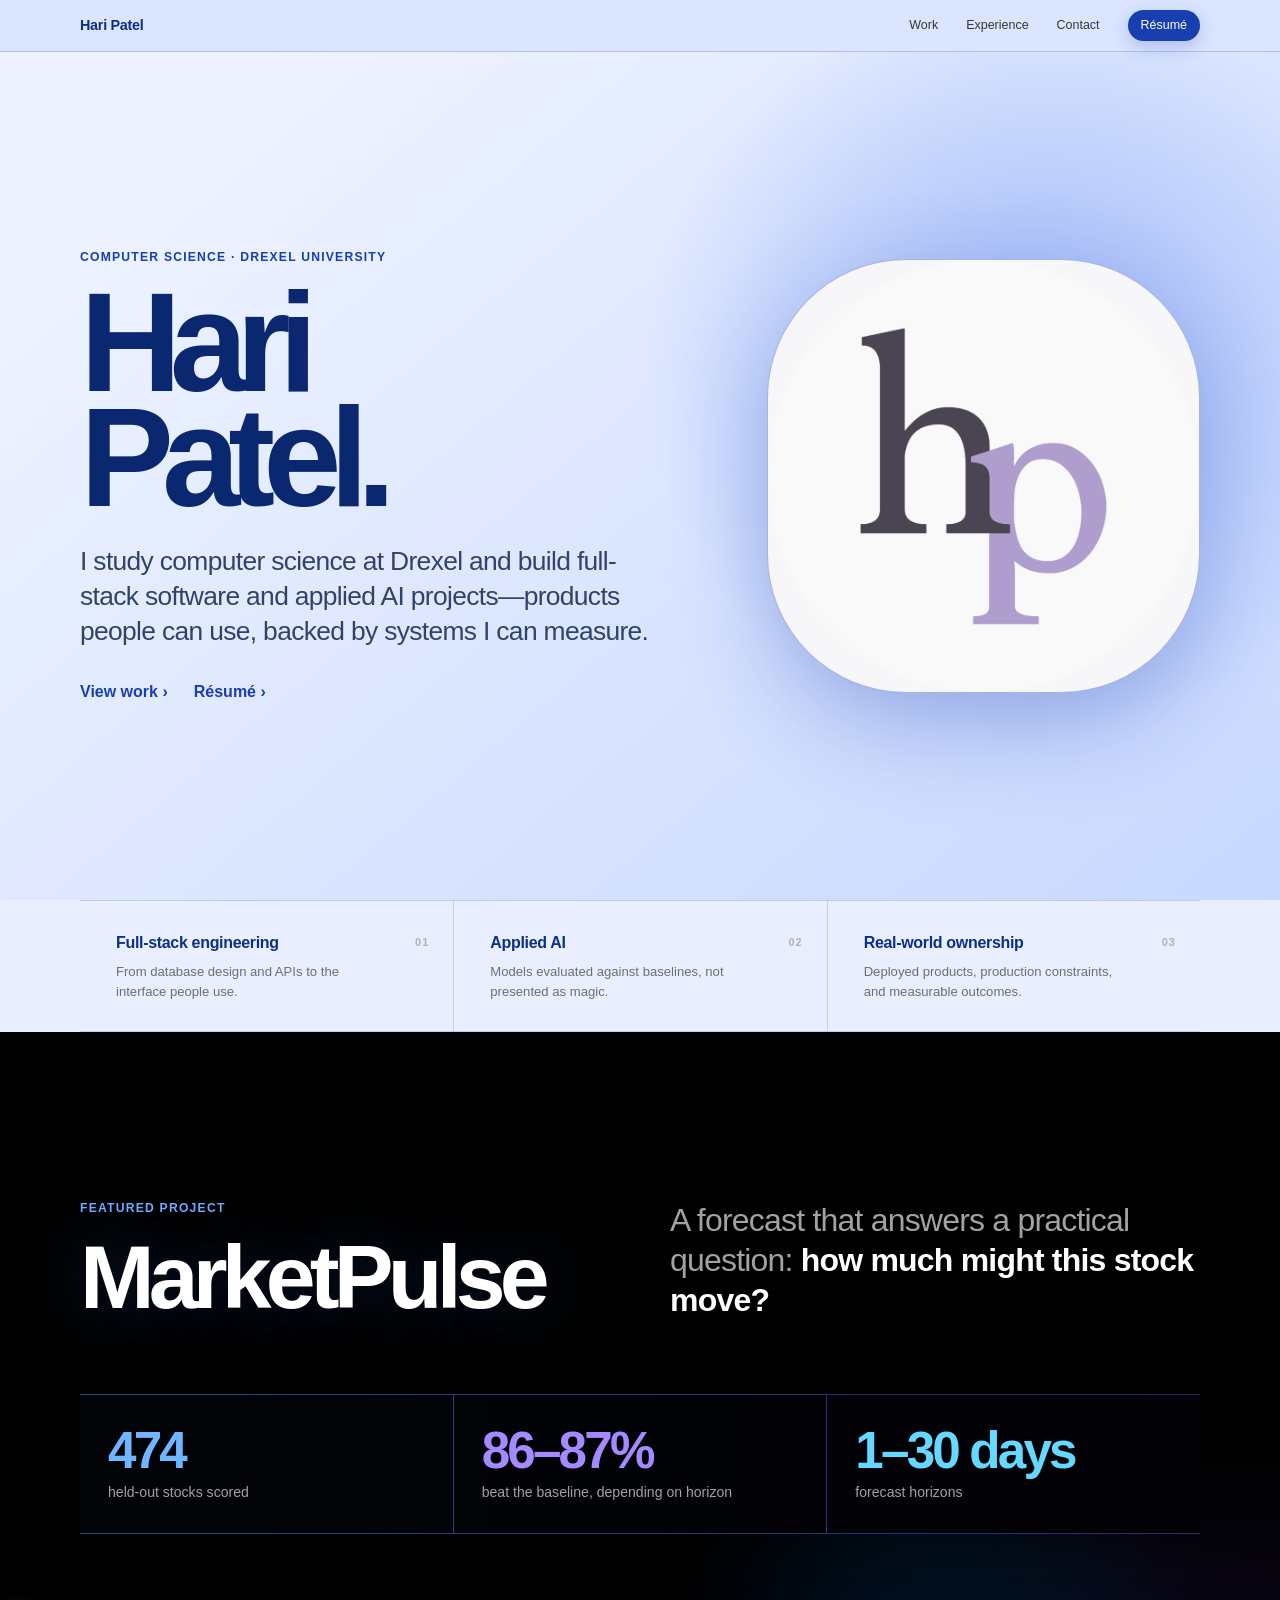
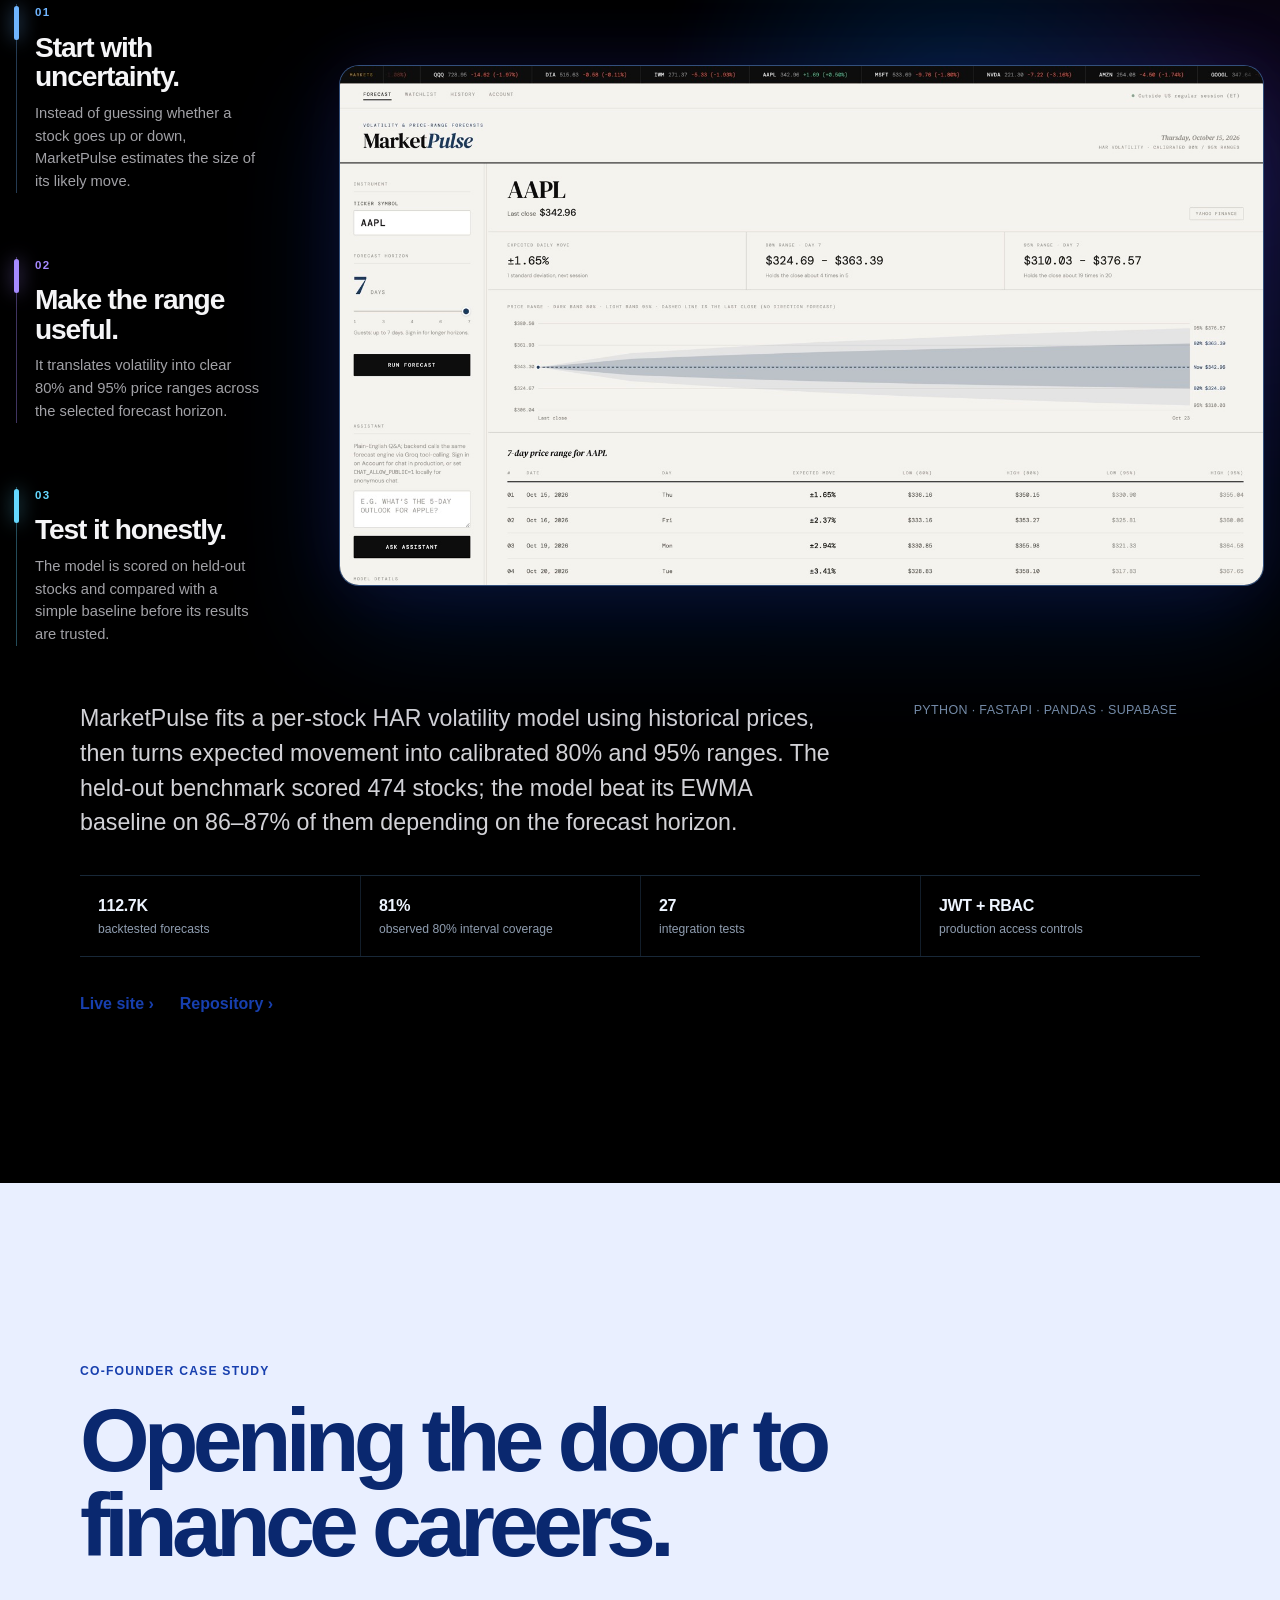
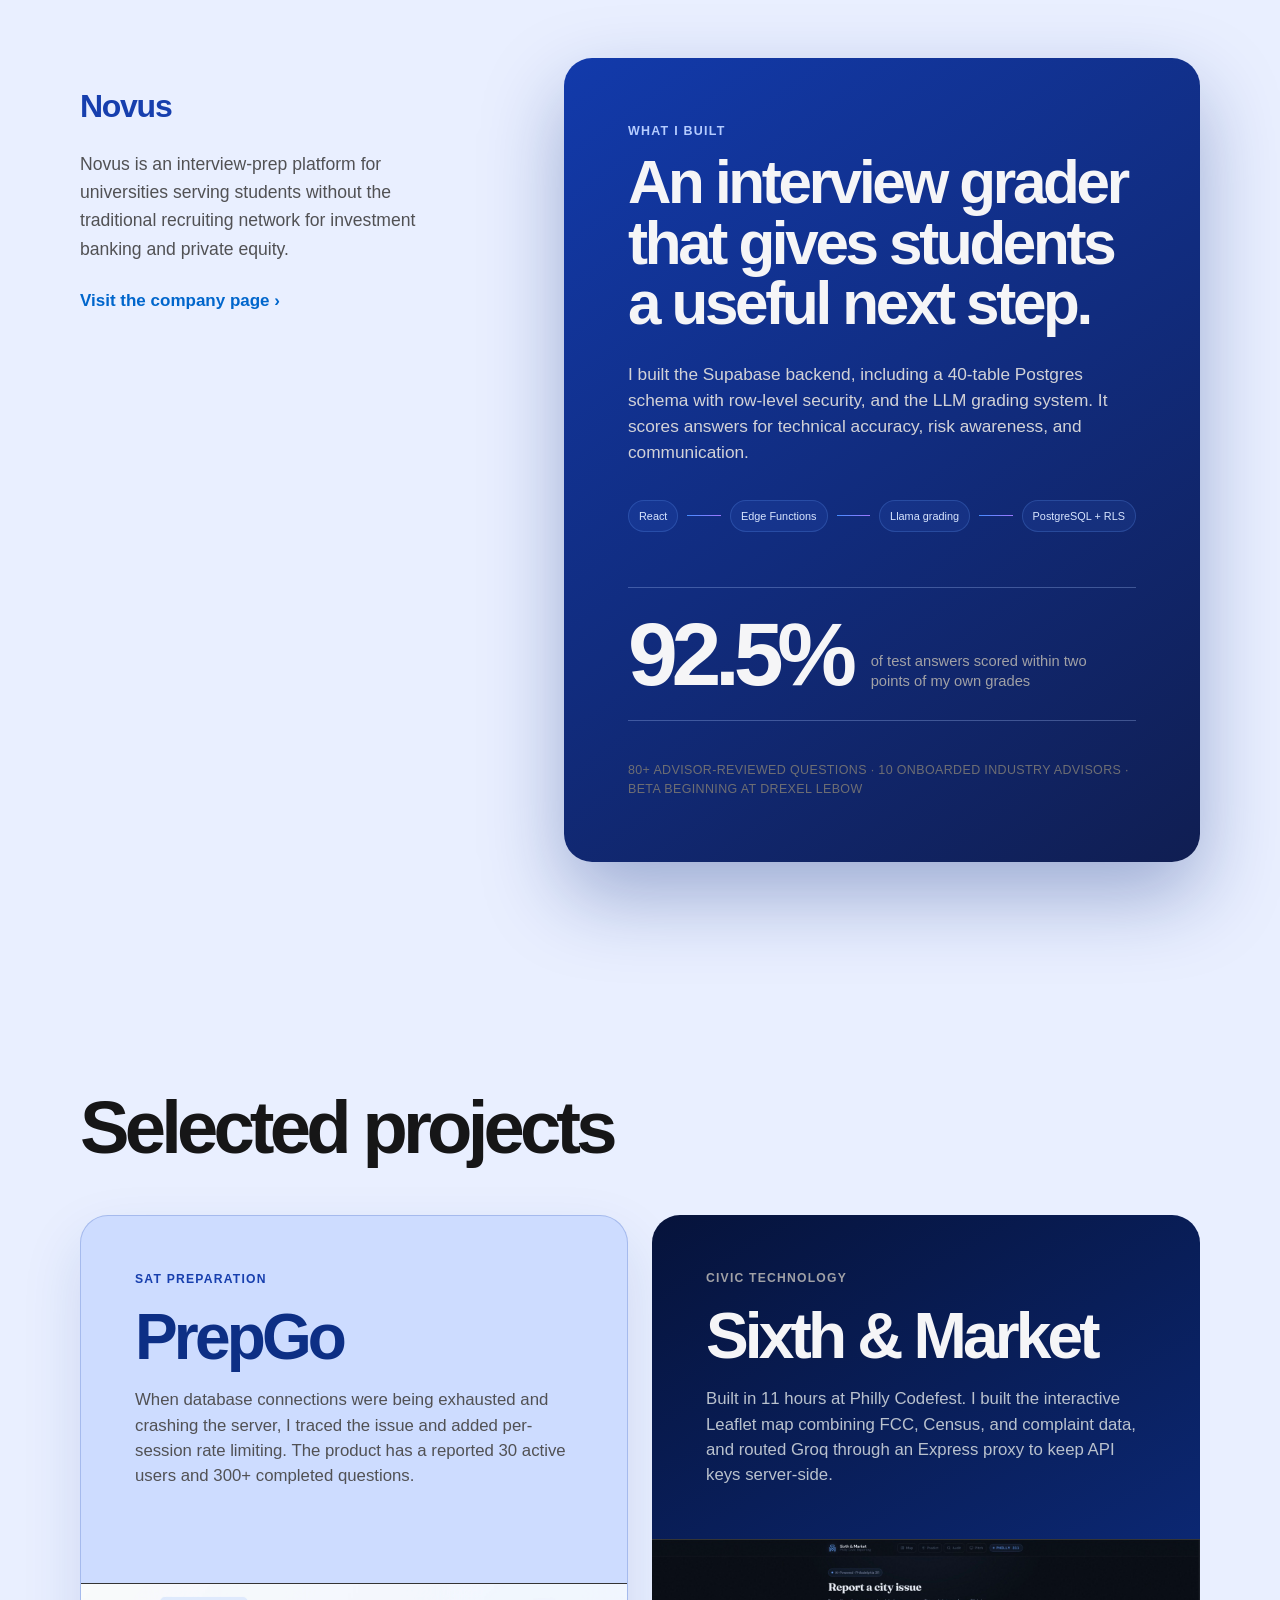
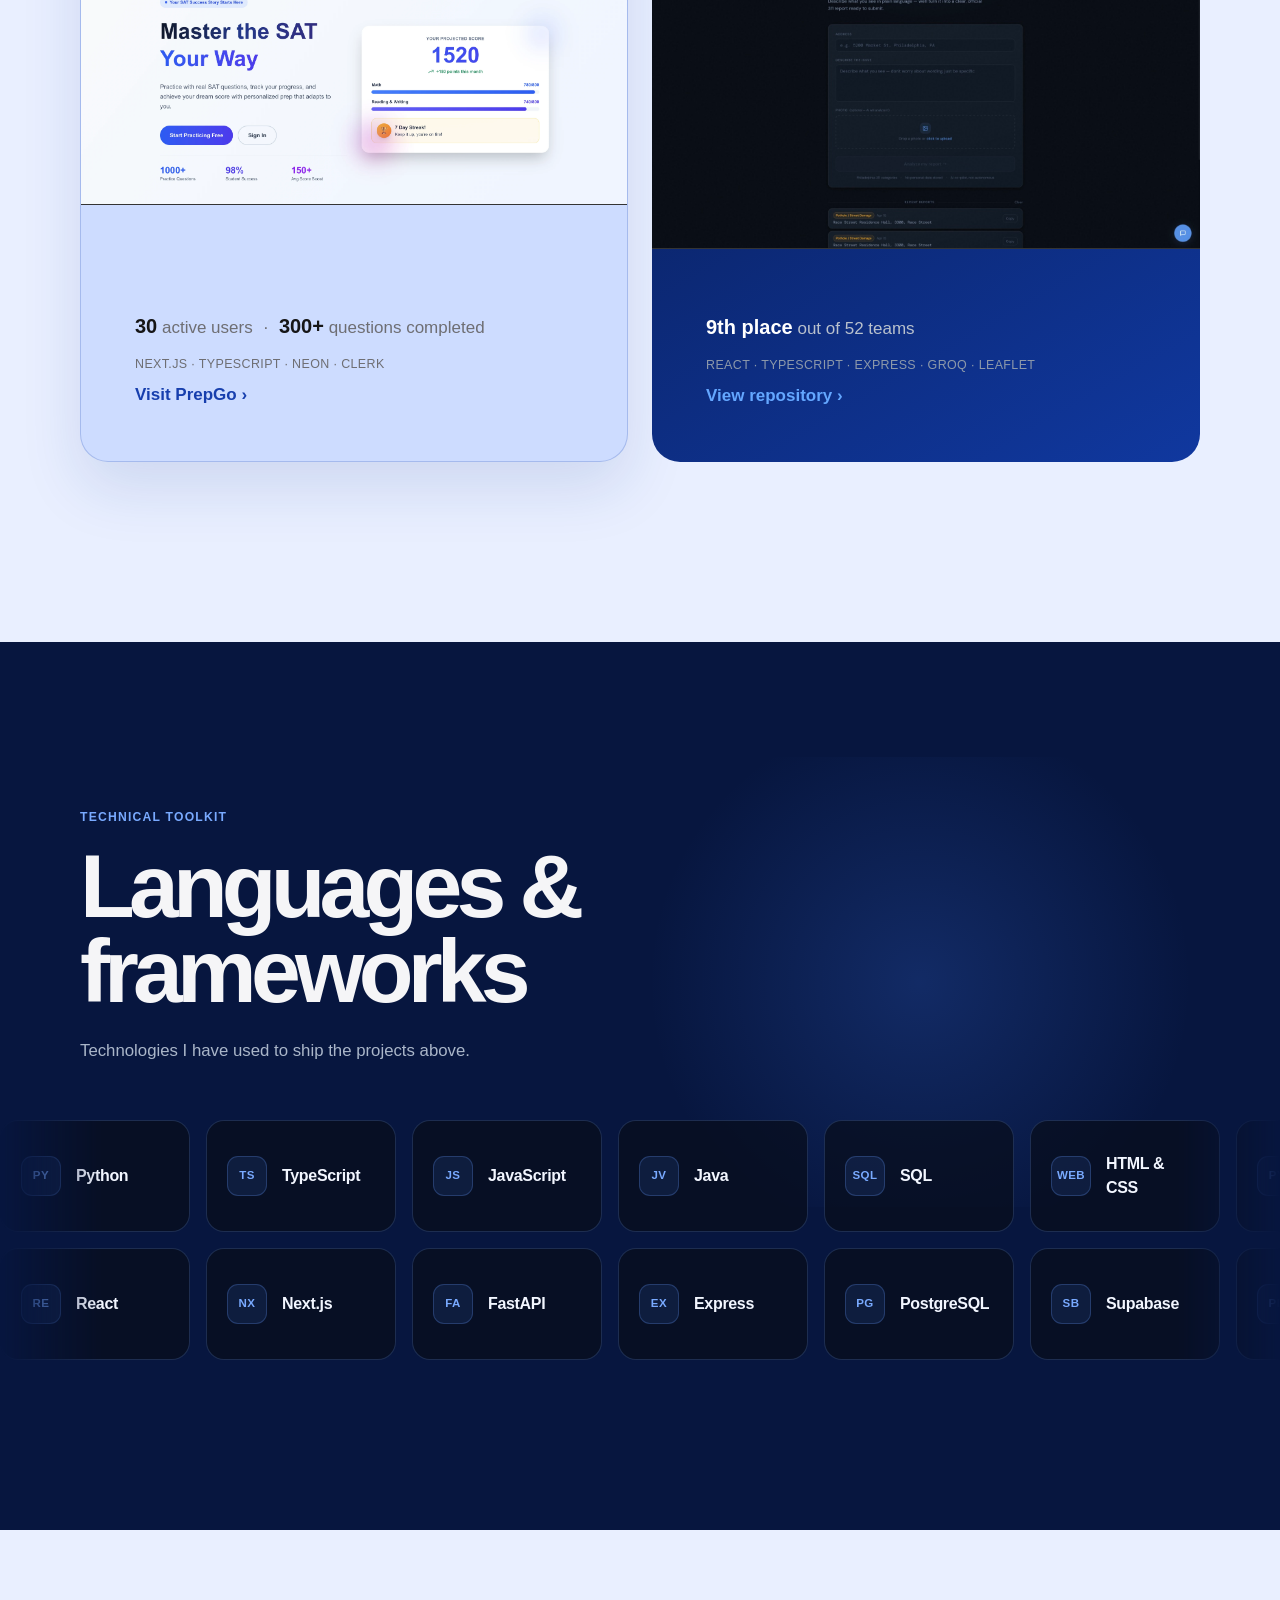
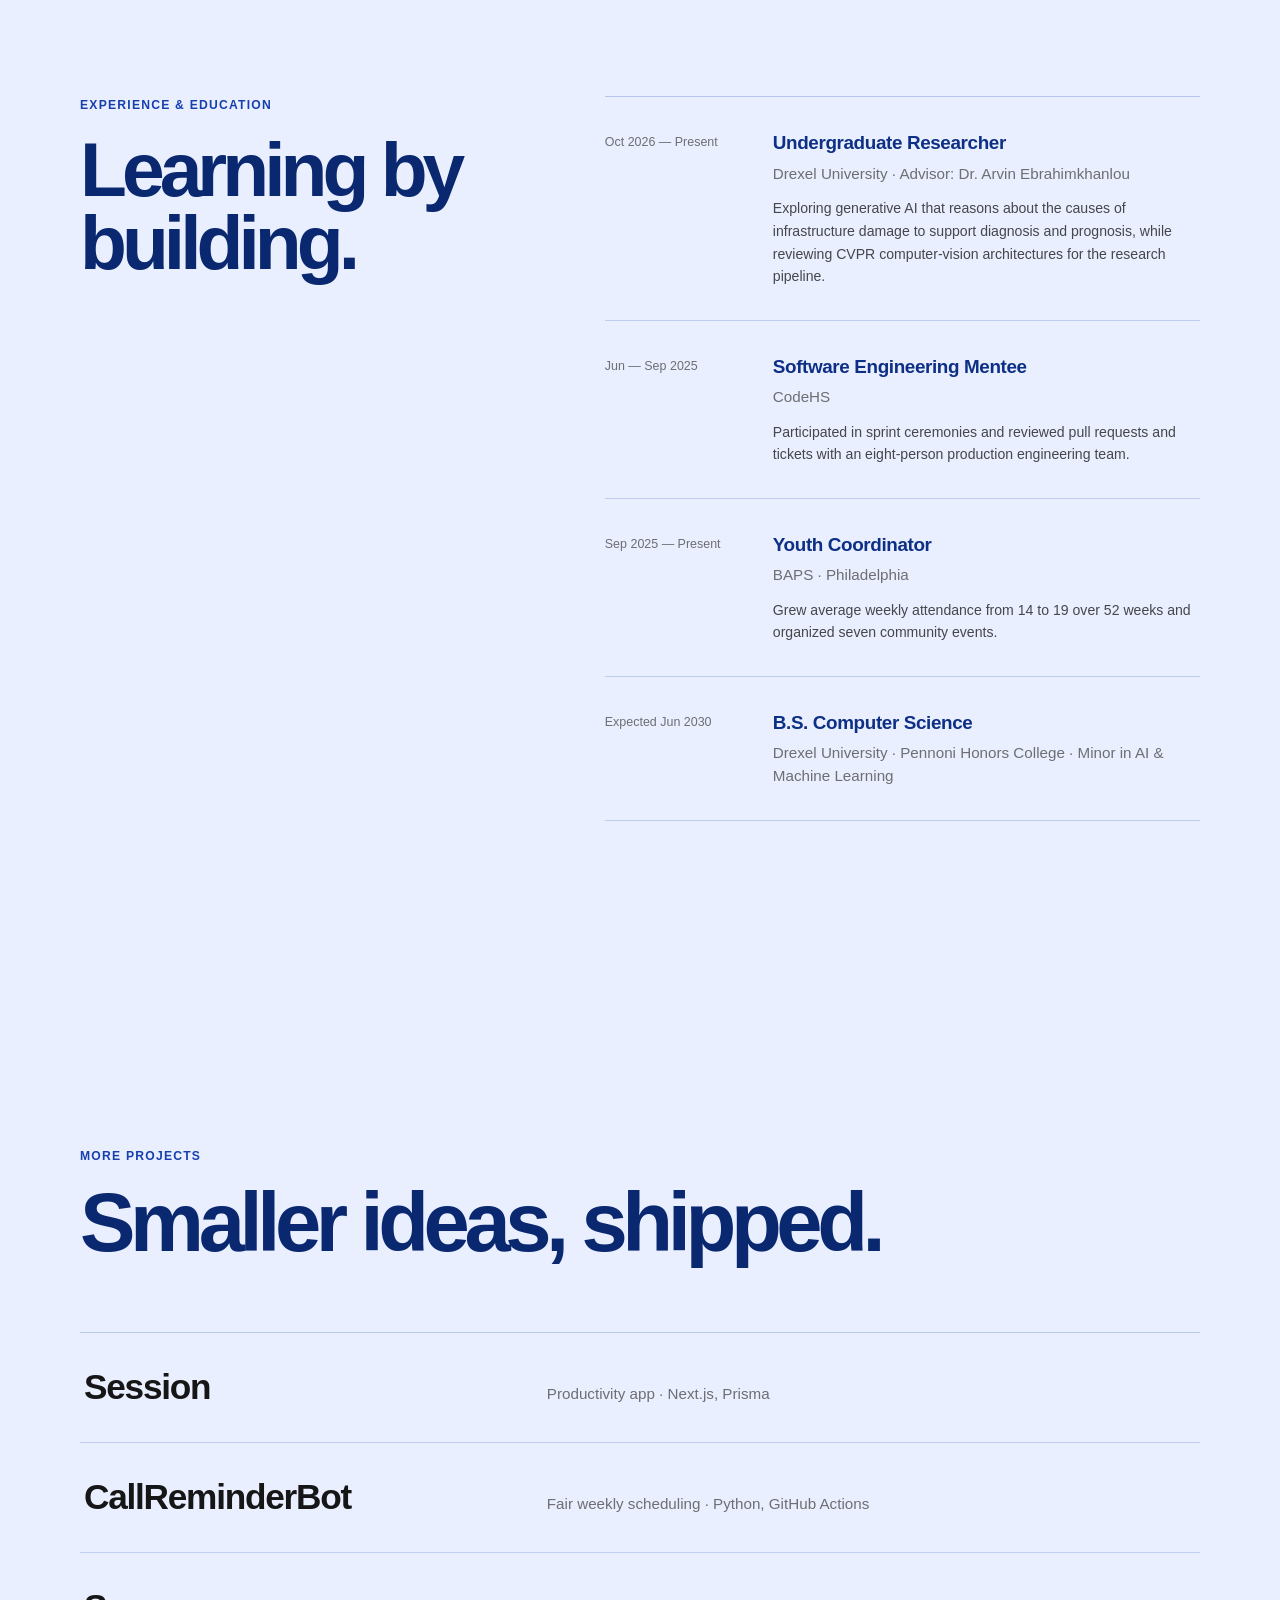
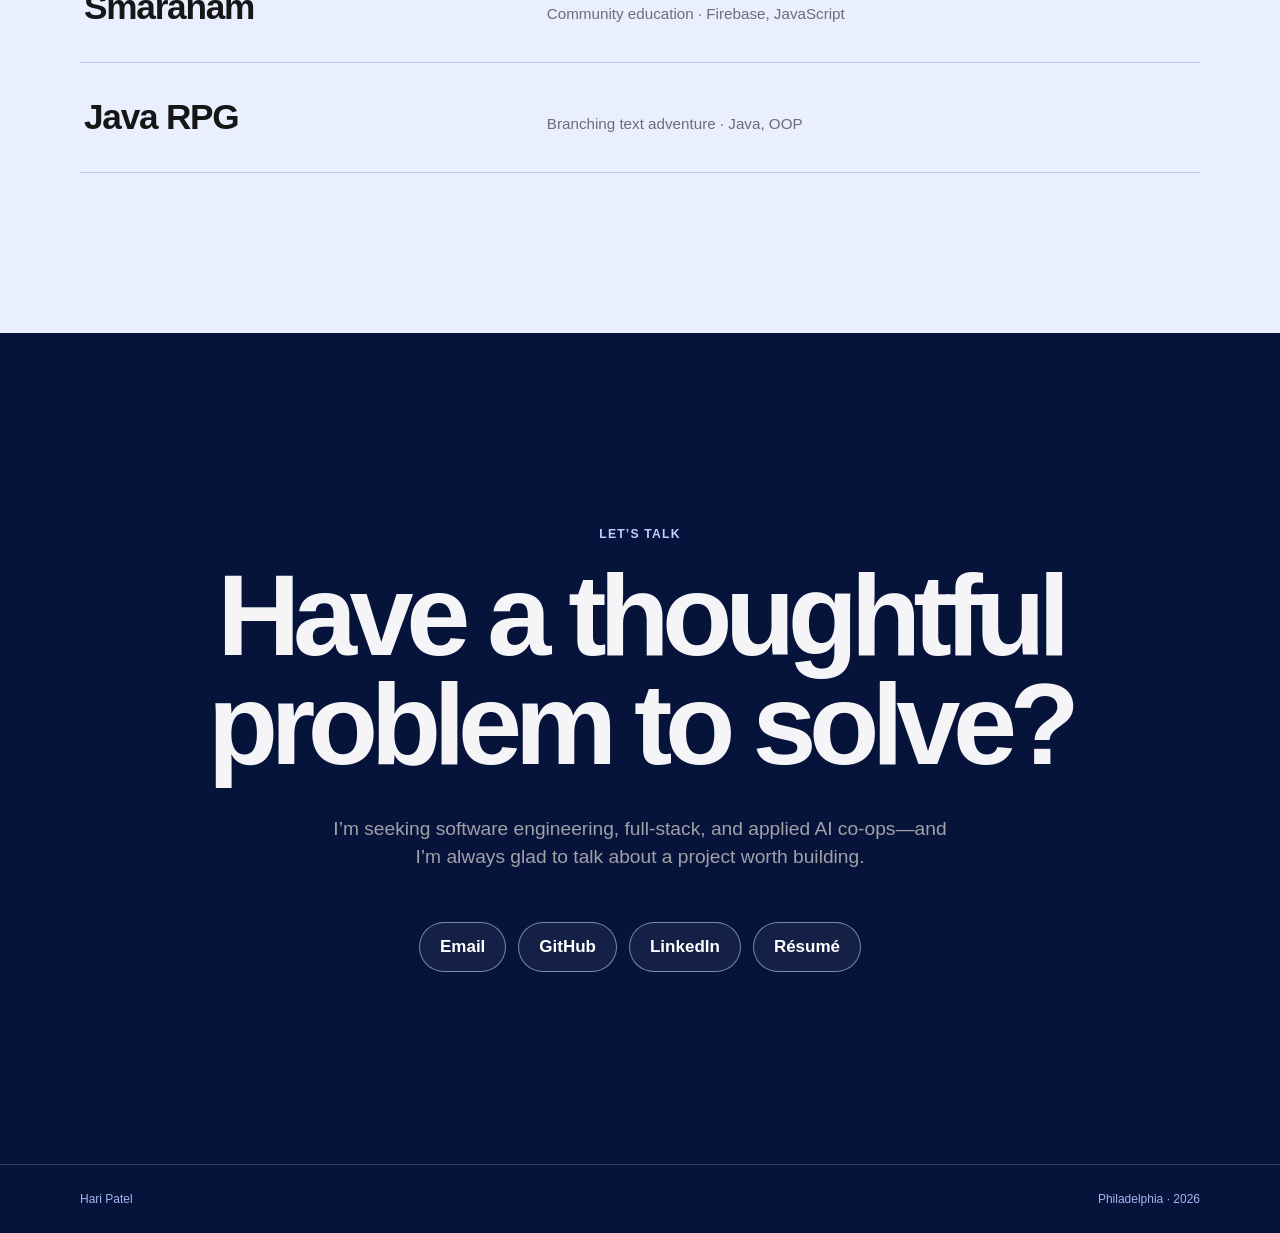
==== commit f8fbfa4d: "Refine portfolio flow and motion" ====
--- a/index.html
+++ b/index.html
@@ -137,11 +137,17 @@
             <div class="tech-set" aria-hidden="true">
               <span class="tech-item"><b>PY</b><strong>Python</strong></span><span class="tech-item"><b>TS</b><strong>TypeScript</strong></span><span class="tech-item"><b>JS</b><strong>JavaScript</strong></span><span class="tech-item"><b>JV</b><strong>Java</strong></span><span class="tech-item"><b>SQL</b><strong>SQL</strong></span><span class="tech-item"><b>WEB</b><strong>HTML &amp; CSS</strong></span>
             </div>
+            <div class="tech-set" aria-hidden="true">
+              <span class="tech-item"><b>PY</b><strong>Python</strong></span><span class="tech-item"><b>TS</b><strong>TypeScript</strong></span><span class="tech-item"><b>JS</b><strong>JavaScript</strong></span><span class="tech-item"><b>JV</b><strong>Java</strong></span><span class="tech-item"><b>SQL</b><strong>SQL</strong></span><span class="tech-item"><b>WEB</b><strong>HTML &amp; CSS</strong></span>
+            </div>
           </div>
         </div>
         <div class="tech-row tech-row-reverse">
           <div class="tech-track">
             <div class="tech-set">
+              <span class="tech-item"><b>RE</b><strong>React</strong></span><span class="tech-item"><b>NX</b><strong>Next.js</strong></span><span class="tech-item"><b>FA</b><strong>FastAPI</strong></span><span class="tech-item"><b>EX</b><strong>Express</strong></span><span class="tech-item"><b>PG</b><strong>PostgreSQL</strong></span><span class="tech-item"><b>SB</b><strong>Supabase</strong></span><span class="tech-item"><b>PD</b><strong>Pandas</strong></span><span class="tech-item"><b>FB</b><strong>Firebase</strong></span>
+            </div>
+            <div class="tech-set" aria-hidden="true">
               <span class="tech-item"><b>RE</b><strong>React</strong></span><span class="tech-item"><b>NX</b><strong>Next.js</strong></span><span class="tech-item"><b>FA</b><strong>FastAPI</strong></span><span class="tech-item"><b>EX</b><strong>Express</strong></span><span class="tech-item"><b>PG</b><strong>PostgreSQL</strong></span><span class="tech-item"><b>SB</b><strong>Supabase</strong></span><span class="tech-item"><b>PD</b><strong>Pandas</strong></span><span class="tech-item"><b>FB</b><strong>Firebase</strong></span>
             </div>
             <div class="tech-set" aria-hidden="true">
--- a/style.css
+++ b/style.css
@@ -20,5 +20,17 @@
 .tech-heading{position:relative;margin-bottom:52px}.tech-heading .eyebrow{color:#79aaff}.tech-heading h2{max-width:900px;margin:0;font-size:clamp(3rem,7vw,6rem);line-height:.95;letter-spacing:-.065em}.tech-heading>p:last-child{margin:24px 0 0;color:#aab6c9;font-size:1.05rem}.tech-marquee{position:relative;display:grid;gap:16px;overflow:hidden;padding-block:4px;mask-image:linear-gradient(90deg,transparent,#000 8%,#000 92%,transparent);-webkit-mask-image:linear-gradient(90deg,transparent,#000 8%,#000 92%,transparent)}.tech-row{overflow:hidden}.tech-track{display:flex;width:max-content;will-change:transform;animation:tech-scroll 42s linear infinite}.tech-row-reverse .tech-track{animation-direction:reverse;animation-duration:48s}.tech-set{display:flex;gap:16px;padding-right:16px}.tech-item{width:190px;min-height:112px;display:flex;align-items:center;gap:15px;padding:20px;color:#f2f6ff;background:rgba(8,13,25,.68);border:1px solid rgba(121,170,255,.2);border-radius:18px}.tech-item b{width:40px;height:40px;display:grid;place-items:center;flex:0 0 auto;color:#79aaff;background:rgba(73,132,255,.12);border:1px solid rgba(110,164,255,.24);border-radius:11px;font-size:.72rem;letter-spacing:.04em}.tech-item strong{font-size:1rem;letter-spacing:-.02em}.tech-marquee:hover .tech-track,.tech-marquee:focus-within .tech-track{animation-play-state:paused}@keyframes tech-scroll{to{transform:translate3d(-50%,0,0)}}
 @media(max-width:820px){:root{--shell:min(100% - 36px,680px);--radius:22px}.menu-button{display:block}.nav-links{position:fixed;inset:52px 0 auto;height:calc(100vh - 52px);display:none;flex-direction:column;align-items:flex-start;gap:0;padding:28px 24px;background:rgba(250,250,252,.98);font-size:1.6rem}.nav-links.open{display:flex}.nav-links a{width:100%;padding:16px 0;border-bottom:1px solid var(--line)}.nav-resume{margin-top:18px;padding:10px 18px!important;width:auto!important;border:0!important;font-size:1rem}.menu-button[aria-expanded=true] span:first-child{transform:translateY(3px) rotate(45deg)}.menu-button[aria-expanded=true] span:last-child{transform:translateY(-3px) rotate(-45deg)}.hero{min-height:auto;grid-template-columns:1fr;gap:60px;padding-block:90px 70px}h1{font-size:clamp(5rem,25vw,8rem)}.portrait{width:min(100%,480px);justify-self:center}.recruiter-strip{grid-template-columns:1fr}.recruiter-strip p+p{border-left:0;border-top:1px solid var(--line)}.project-heading,.project-notes,.novus-grid,.experience-grid,.capabilities-heading{grid-template-columns:1fr}.project-heading{gap:25px;margin-bottom:50px}.market-metrics{grid-template-columns:1fr}.market-showcase{width:var(--shell);grid-template-columns:1fr;gap:42px}.market-story{display:grid;grid-template-columns:repeat(3,1fr);gap:18px;padding:0}.scroll-copy{max-width:none}.project-notes{gap:24px}.proof-row{grid-template-columns:repeat(2,1fr)}.proof-row span:nth-child(3){border-left:0}.proof-row span:nth-child(n+3){border-top:1px solid rgba(111,181,255,.16)}.system-flow{flex-wrap:wrap}.system-flow i{display:none}.novus-title{margin-bottom:50px}.card-grid{grid-template-columns:1fr}.project-card{min-height:620px}.capabilities-heading{gap:24px}.capabilities-heading .eyebrow{grid-column:auto}.experience-grid{gap:60px}.tech-heading{margin-bottom:38px}.tech-item{width:170px;min-height:96px;padding:16px}.tech-marquee{mask-image:linear-gradient(90deg,transparent,#000 5%,#000 95%,transparent);-webkit-mask-image:linear-gradient(90deg,transparent,#000 5%,#000 95%,transparent)}}
 @media(max-width:520px){body{font-size:16px}h1{font-size:4.8rem}.hero-intro{font-size:1.18rem}.market{padding-top:90px}.market-metrics p{padding:24px 8px}.market-story{grid-template-columns:1fr;gap:30px}.scroll-copy{padding-left:18px;border-left:1px solid #333336}.screen{border-radius:12px}.screen-market{width:100%}.proof-row{grid-template-columns:1fr}.proof-row span+span{border-left:0;border-top:1px solid rgba(111,181,255,.16)}.grader{padding:30px 24px}.grader-result{grid-template-columns:1fr;align-items:start}.capability-grid{grid-template-columns:1fr}.capability-grid article{min-height:auto}.capability-grid article:nth-child(even){border-left:0}.capability-grid article+article{border-top:1px solid rgba(121,170,255,.18)}.project-card{min-height:570px;padding:30px 24px}.screen-card{margin-inline:-24px}.timeline li{grid-template-columns:1fr;gap:8px}.project-list a{grid-template-columns:1fr;gap:7px}.footer div{gap:20px}}
-.prepgo .screen-card img{aspect-ratio:3594/1448;object-fit:contain}.novus{padding-bottom:clamp(70px,8vw,105px)}.paired .section-heading{max-width:none;margin-bottom:52px}.paired .section-heading h2{font-size:clamp(3rem,5.8vw,5rem)}
+.prepgo .screen-card img{aspect-ratio:3594/1448;object-fit:contain}.novus{padding-bottom:clamp(70px,8vw,105px)}.paired .section-heading{max-width:none;margin-bottom:52px}.paired .section-heading h2{font-size:clamp(3rem,5.8vw,5rem)}.market-story{padding-left:0}
+/* Flow and motion refinement */
+body{overflow-x:clip}
+.recruiter-strip{margin-bottom:0;background:transparent;border-color:rgba(23,63,174,.2);border-radius:0;box-shadow:none;overflow:visible}
+.market{background:#000}
+.novus::before{background:#e9efff}
+.paired{padding-top:clamp(90px,10vw,140px)}
+.capabilities{overflow:hidden;background:#07163f}
+.experience{background:#e9efff}
+.contact{background:#06133b}
+.cursor-dot,.cursor-ring{transition:opacity .2s ease,width .32s var(--ease),height .32s var(--ease),margin .32s var(--ease),background-color .25s ease,border-color .25s ease}
+@keyframes tech-scroll{to{transform:translate3d(-33.333333%,0,0)}}
+@media(max-width:820px){.paired{padding-top:80px}}
 @media(prefers-reduced-motion:reduce){html{scroll-behavior:auto}*,*::before,*::after{animation-duration:.01ms!important;animation-iteration-count:1!important;transition-duration:.01ms!important}.reveal{opacity:1;transform:none}.tech-marquee{overflow-x:auto;mask-image:none;-webkit-mask-image:none}.tech-track{animation:none;transform:none}.tech-set[aria-hidden="true"]{display:none}}
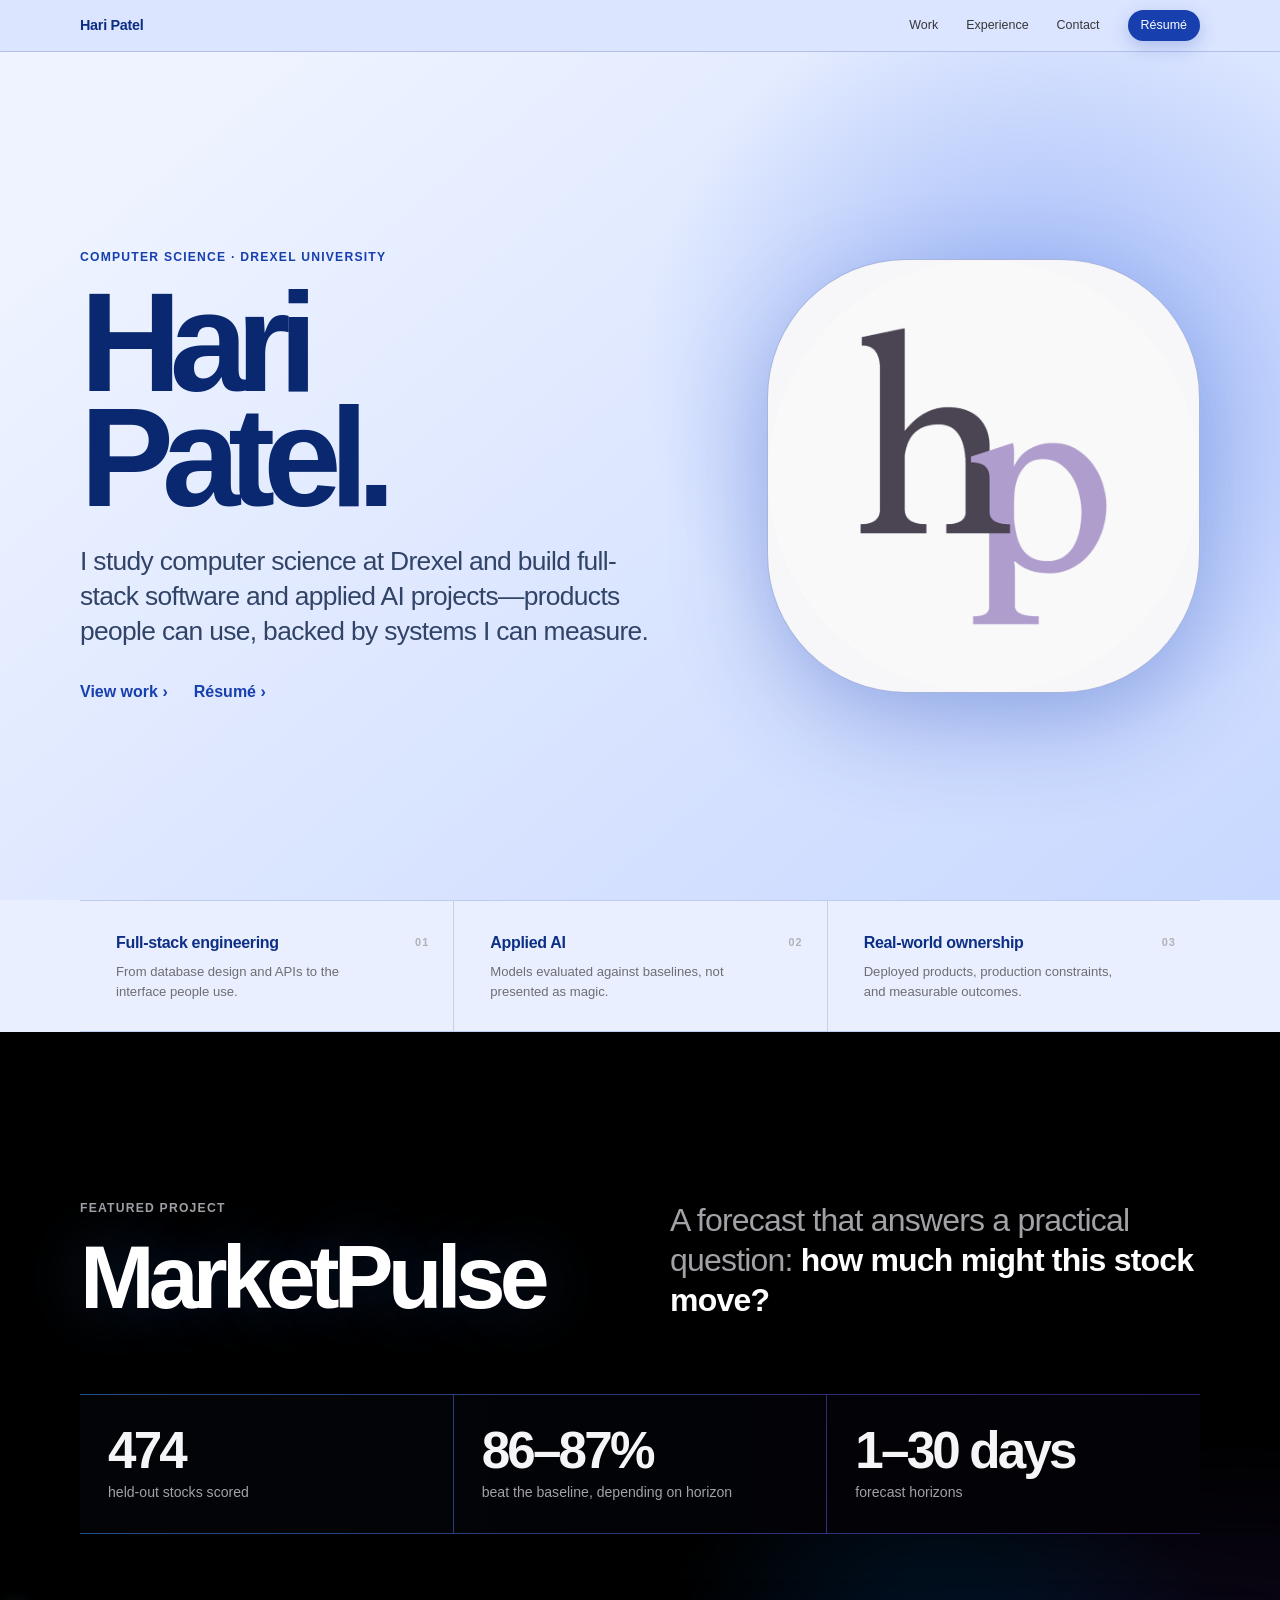
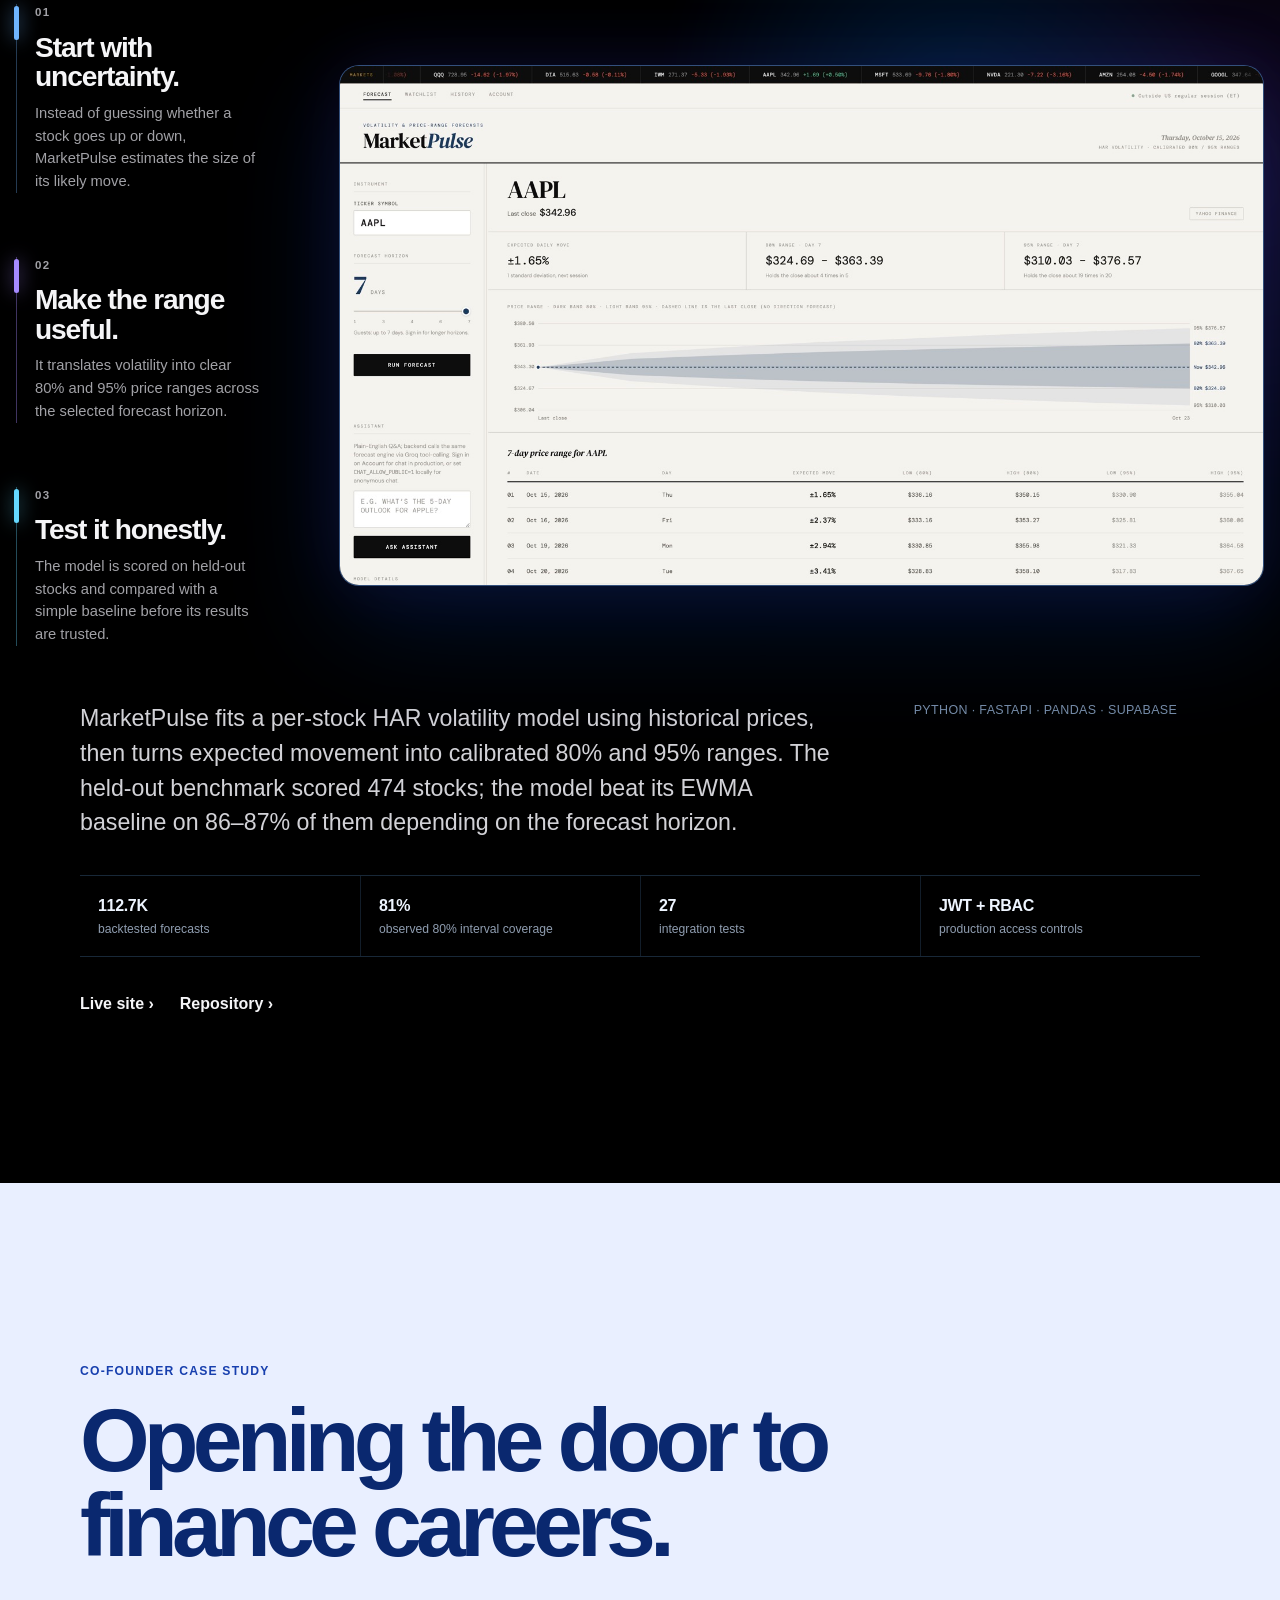
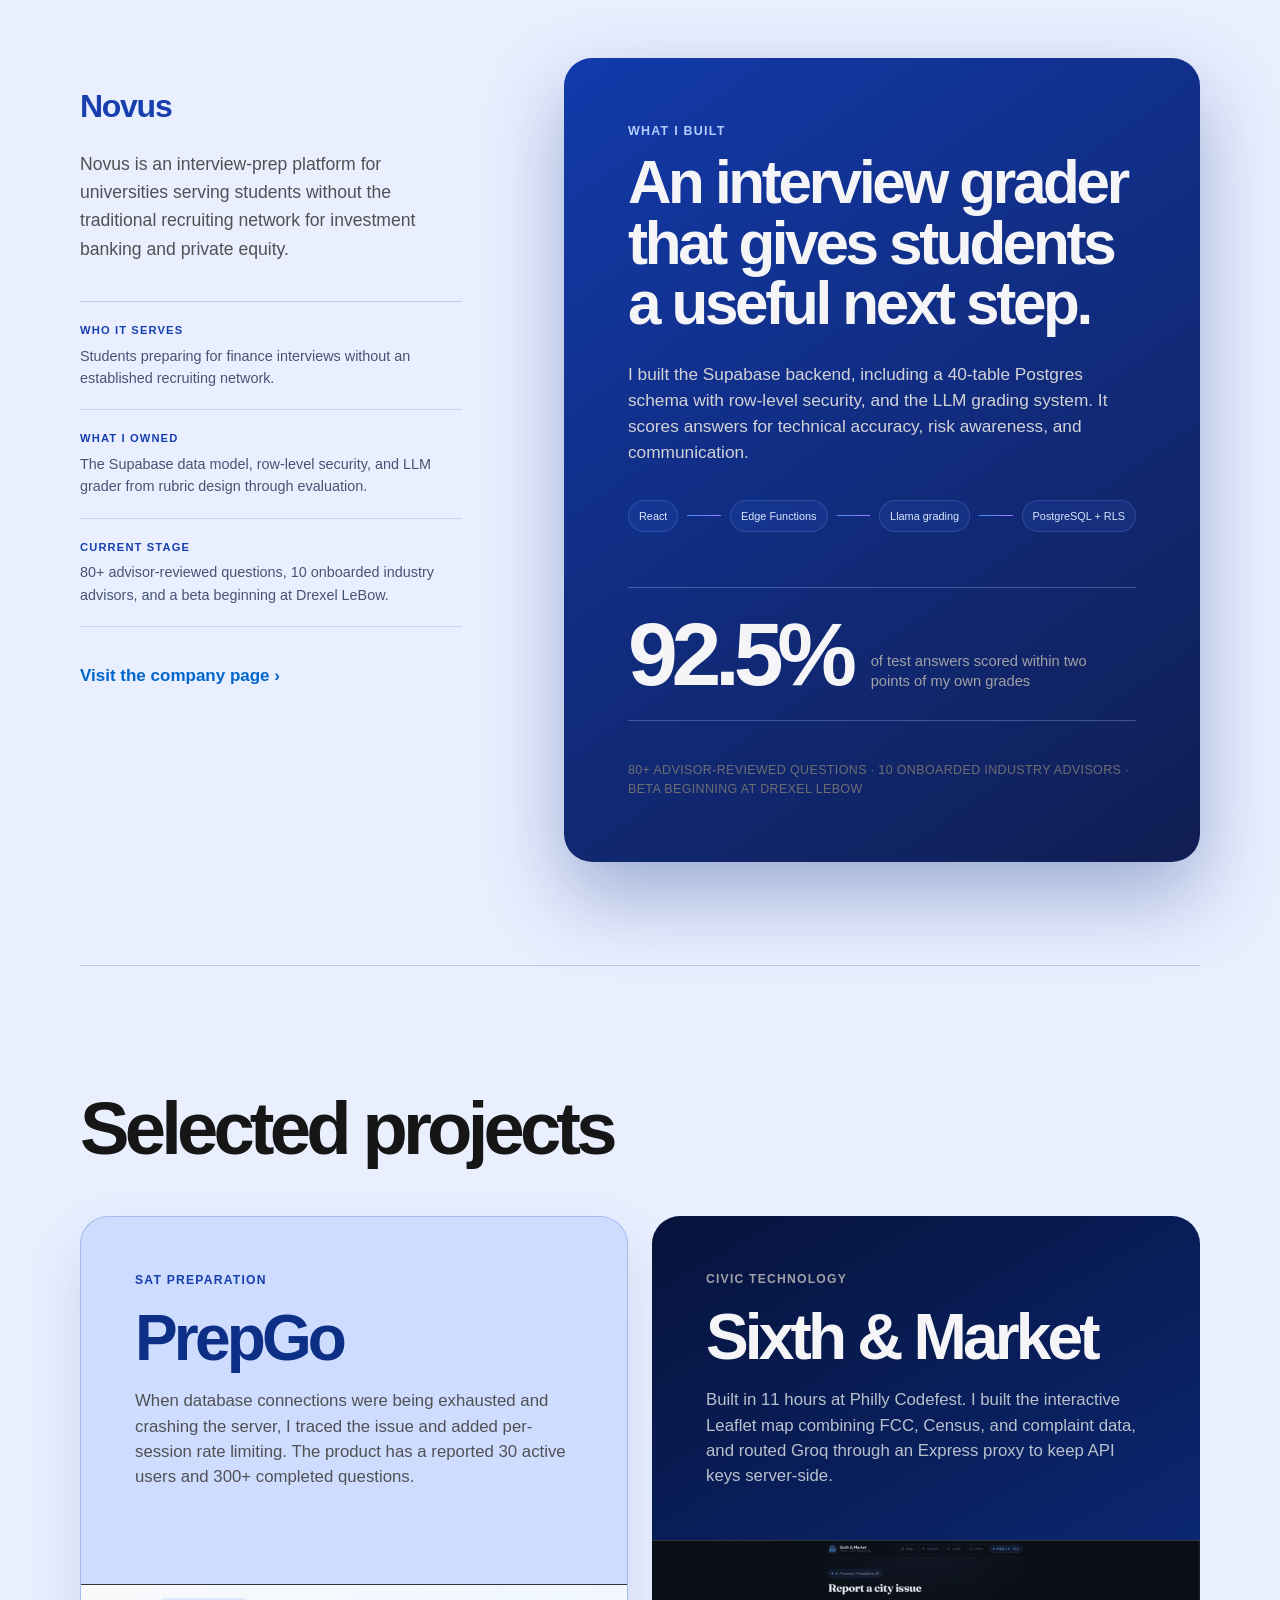
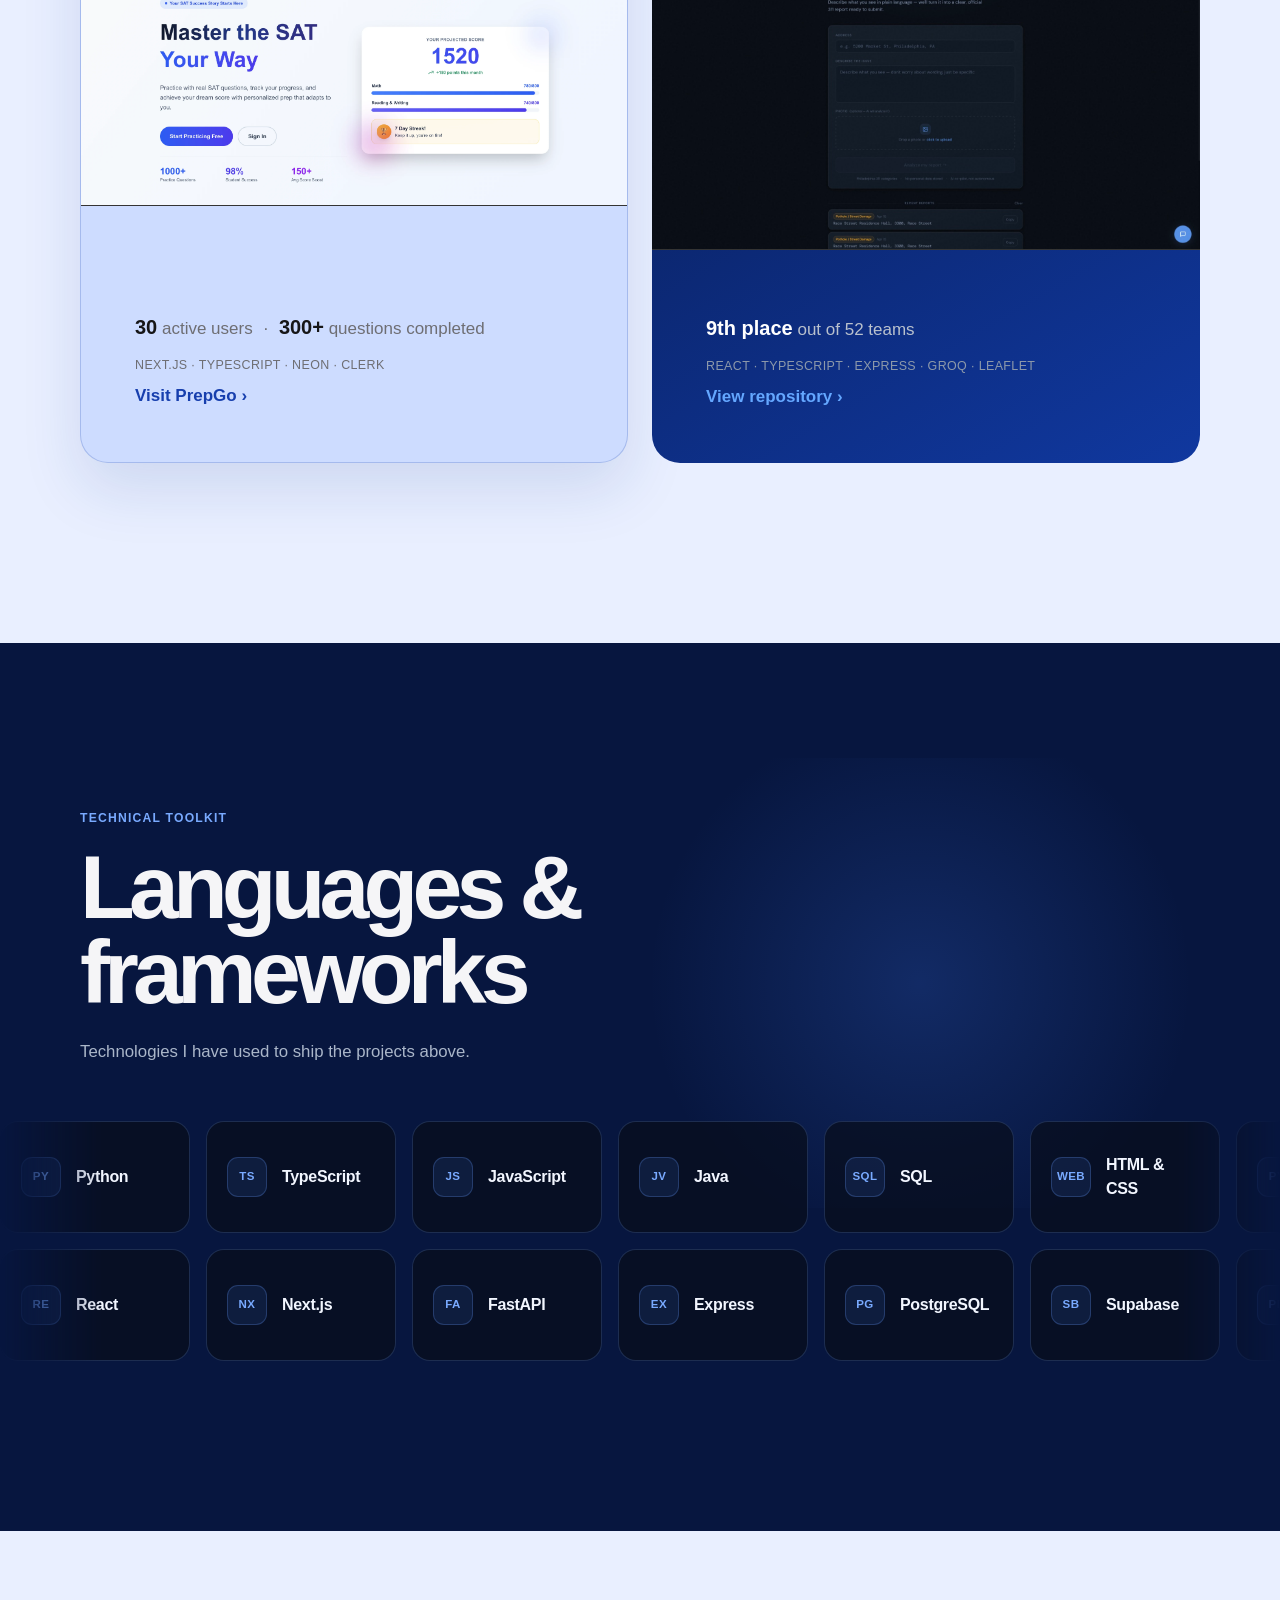
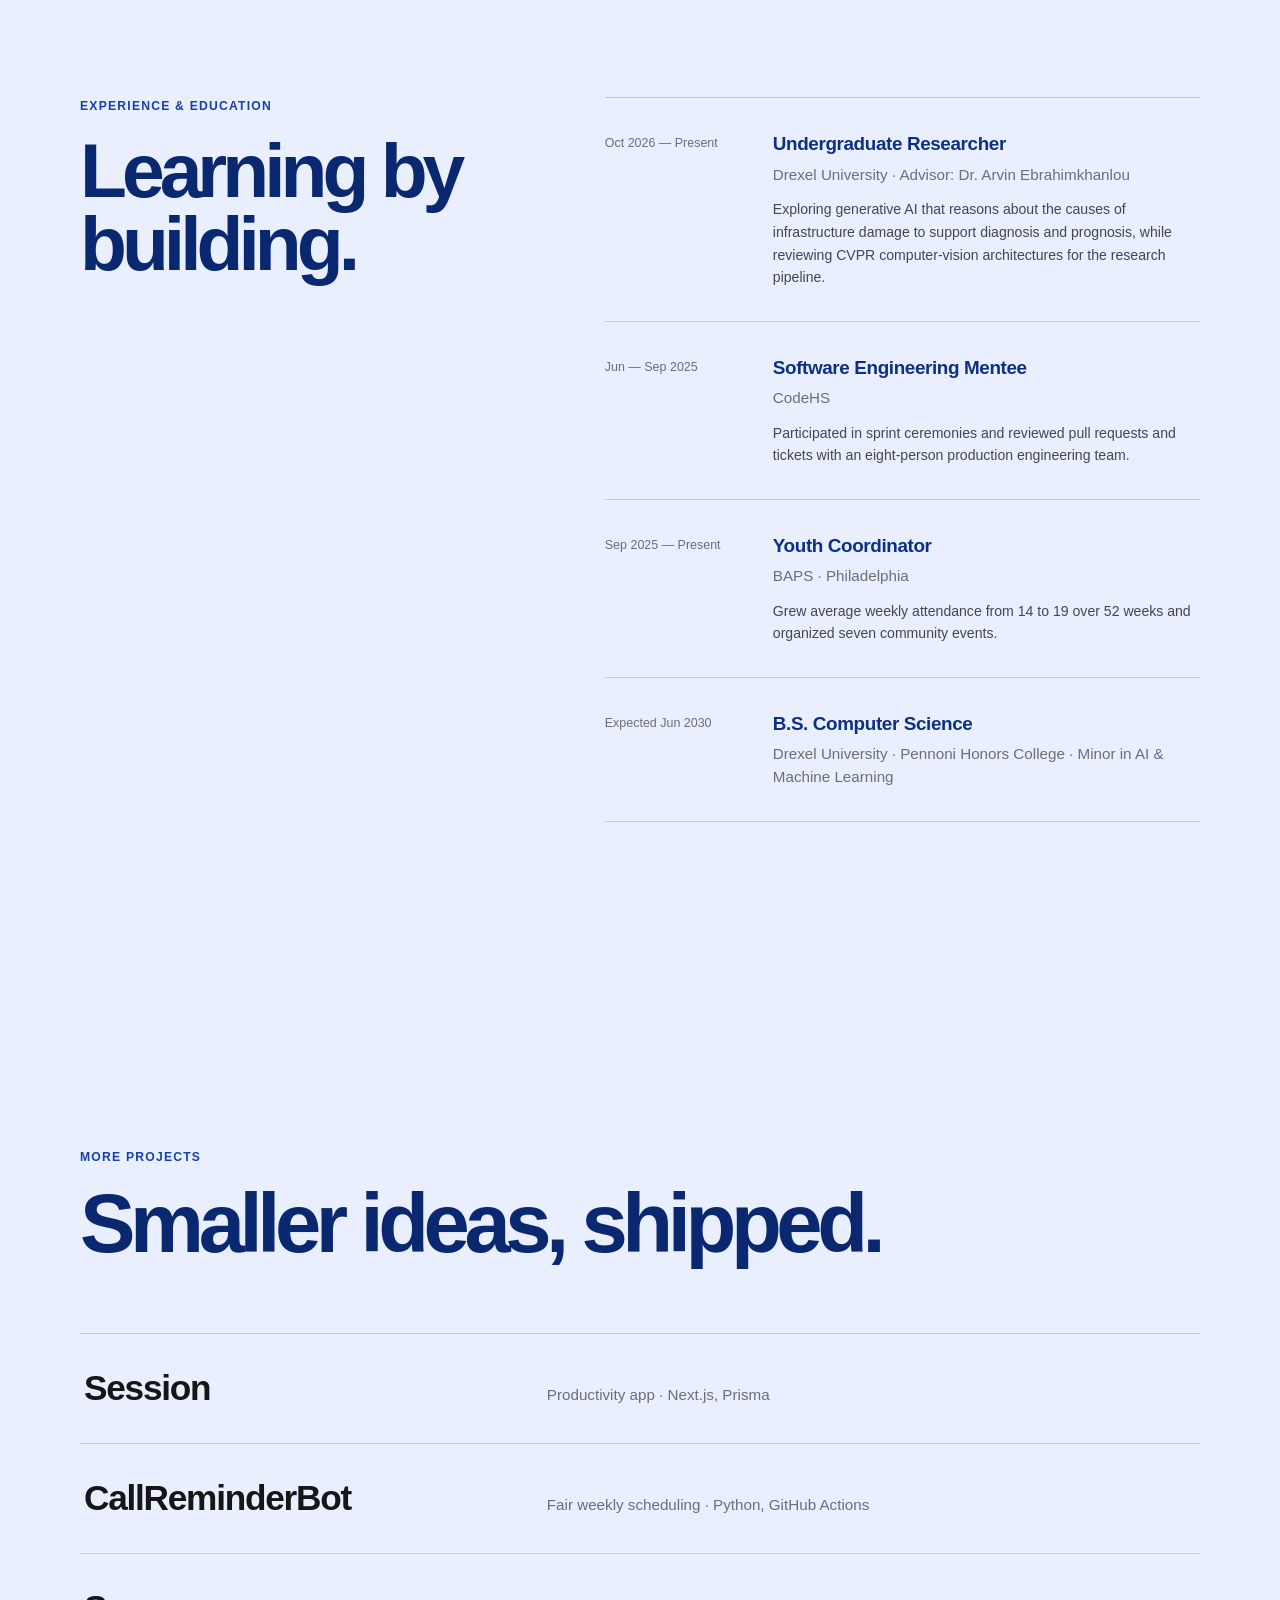
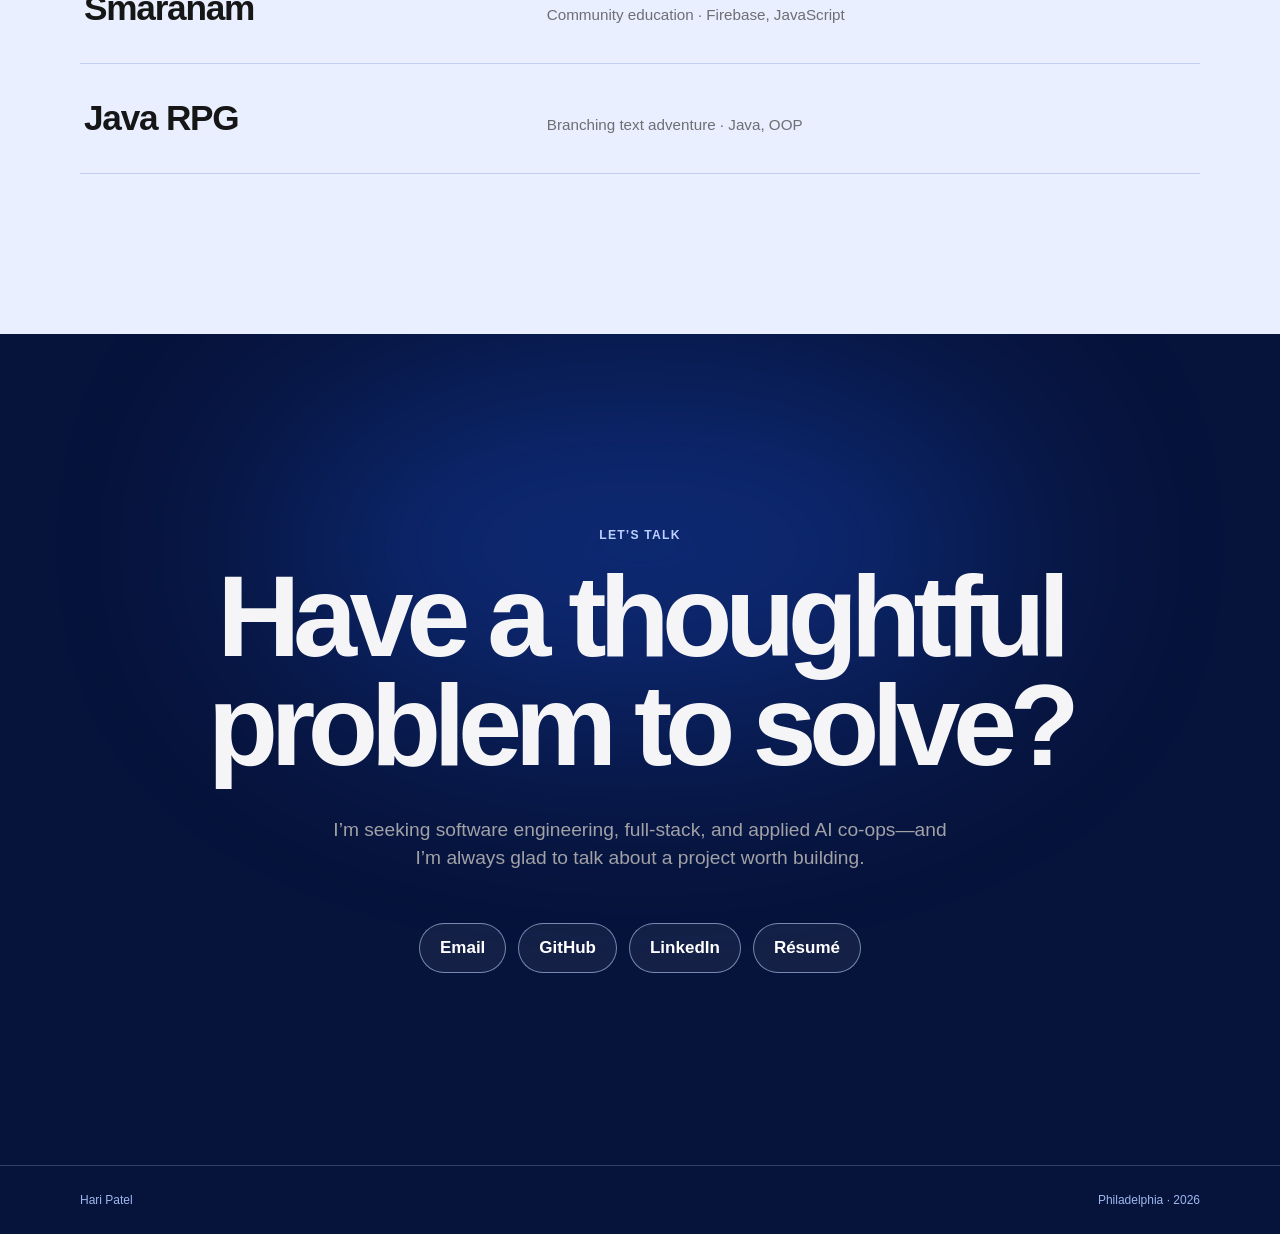
==== commit 9f2b8441: "Expand Novus case study" ====
--- a/index.html
+++ b/index.html
@@ -93,6 +93,11 @@
         <div class="novus-summary reveal">
           <h3>Novus</h3>
           <p>Novus is an interview-prep platform for universities serving students without the traditional recruiting network for investment banking and private equity.</p>
+          <div class="novus-details" aria-label="Novus case study details">
+            <div><span>Who it serves</span><p>Students preparing for finance interviews without an established recruiting network.</p></div>
+            <div><span>What I owned</span><p>The Supabase data model, row-level security, and LLM grader from rubric design through evaluation.</p></div>
+            <div><span>Current stage</span><p>80+ advisor-reviewed questions, 10 onboarded industry advisors, and a beta beginning at Drexel LeBow.</p></div>
+          </div>
           <a class="inline-link" href="https://www.linkedin.com/company/novusfinanceprep/" target="_blank" rel="noopener noreferrer">Visit the company page</a>
         </div>
         <article class="grader reveal">
--- a/style.css
+++ b/style.css
@@ -25,11 +25,20 @@
 body{overflow-x:clip}
 .recruiter-strip{margin-bottom:0;background:transparent;border-color:rgba(23,63,174,.2);border-radius:0;box-shadow:none;overflow:visible}
 .market{background:#000}
+.market .eyebrow-light,.market .scroll-copy span,.market .scroll-copy:nth-child(2) span,.market .scroll-copy:nth-child(3) span{color:#a1a1a6}
+.market .market-metrics span,.market .market-metrics p:first-child span,.market .market-metrics p:nth-child(2) span,.market .market-metrics p:last-child span{color:#f5f5f7}
+.market .text-links-light{color:#f5f5f7}
 .novus::before{background:#e9efff}
-.paired{padding-top:clamp(90px,10vw,140px)}
+.novus-details{margin:38px 0 28px;border-top:1px solid rgba(23,63,174,.2)}
+.novus-details div{padding:20px 0;border-bottom:1px solid rgba(23,63,174,.16)}
+.novus-details span{display:block;margin-bottom:6px;color:#173fae;font-size:.7rem;font-weight:700;letter-spacing:.1em;text-transform:uppercase}
+.novus-summary .novus-details p{margin:0;color:#465473;font-size:.9rem;line-height:1.55}
+.paired{padding-top:clamp(90px,10vw,140px);border-top:1px solid rgba(23,63,174,.22)}
 .capabilities{overflow:hidden;background:#07163f}
 .experience{background:#e9efff}
-.contact{background:#06133b}
+.contact{position:relative;overflow:hidden;background:#06133b}
+.contact::before{content:"";position:absolute;top:4%;left:50%;width:min(62vw,760px);height:360px;transform:translateX(-50%);background:rgba(25,72,190,.62);border-radius:50%;filter:blur(110px);opacity:.72;pointer-events:none}
+.contact .shell{position:relative}
 .cursor-dot,.cursor-ring{transition:opacity .2s ease,width .32s var(--ease),height .32s var(--ease),margin .32s var(--ease),background-color .25s ease,border-color .25s ease}
 @keyframes tech-scroll{to{transform:translate3d(-33.333333%,0,0)}}
 @media(max-width:820px){.paired{padding-top:80px}}
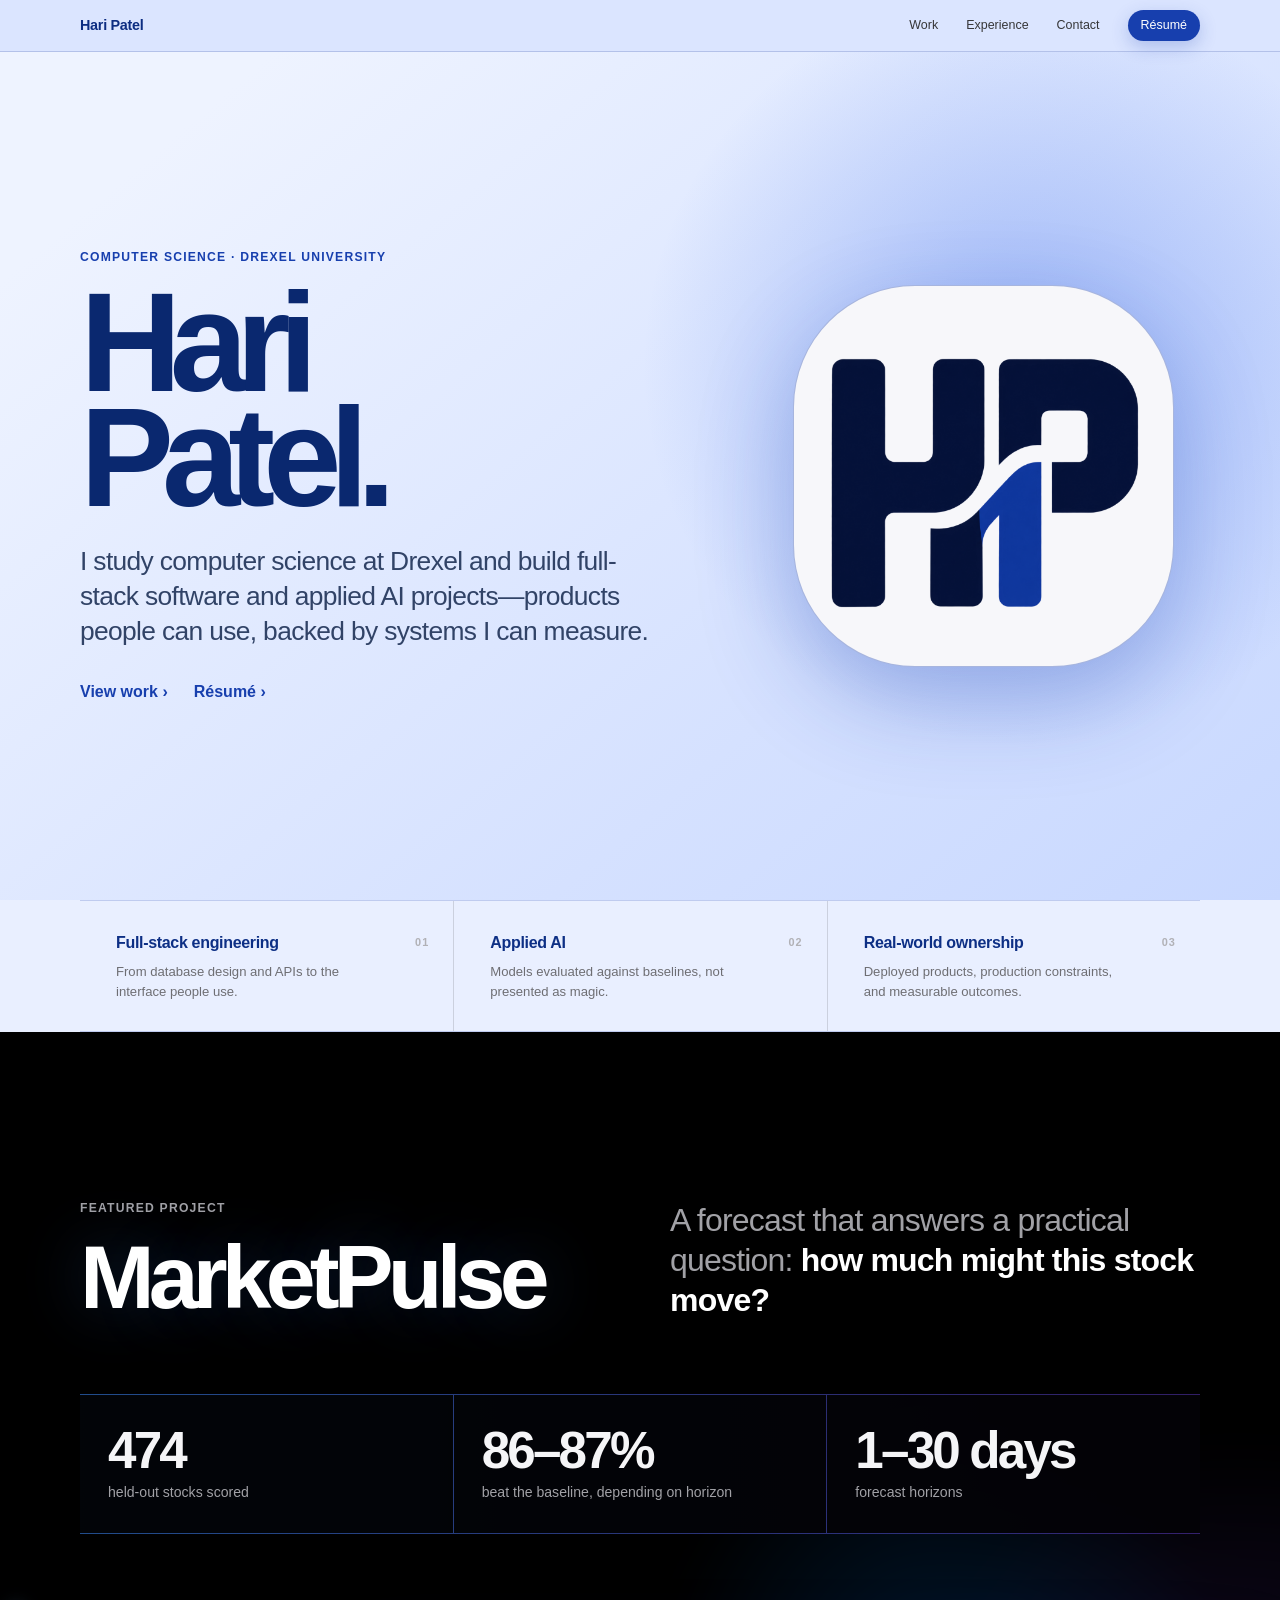
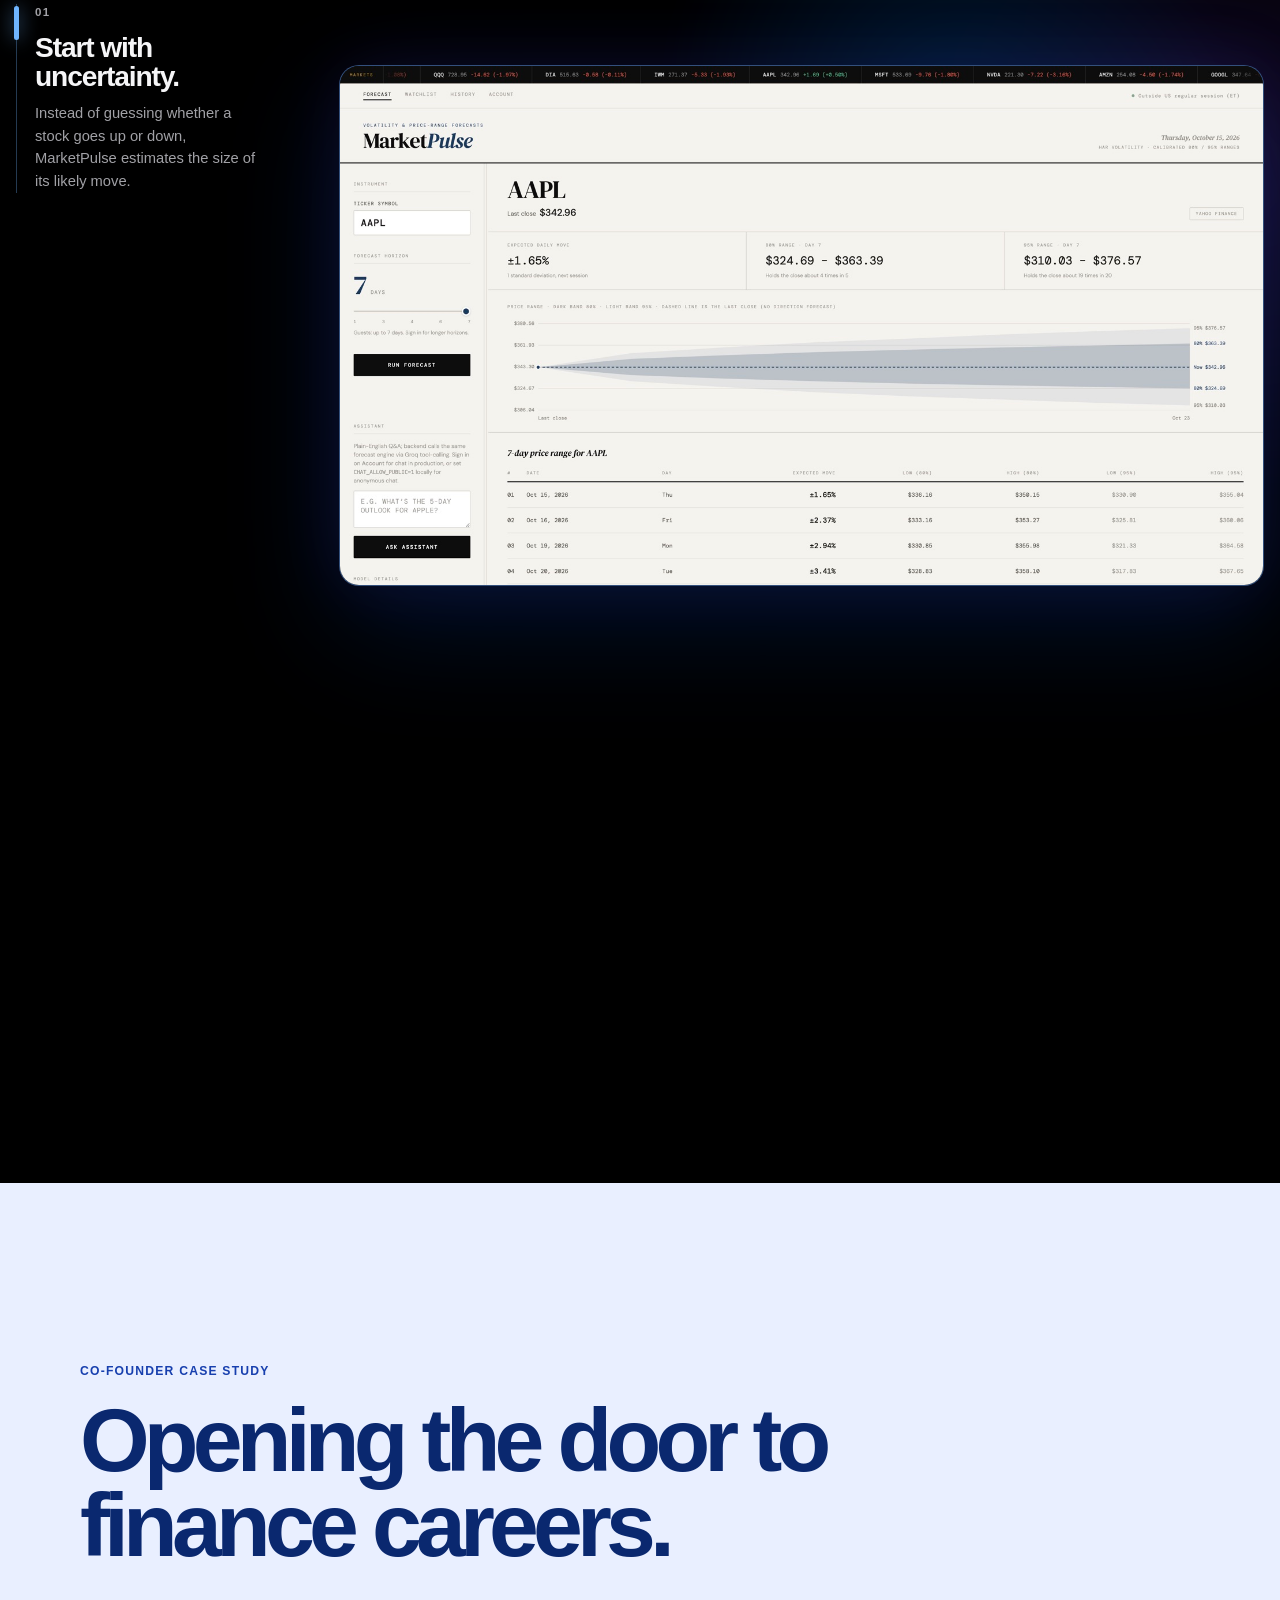
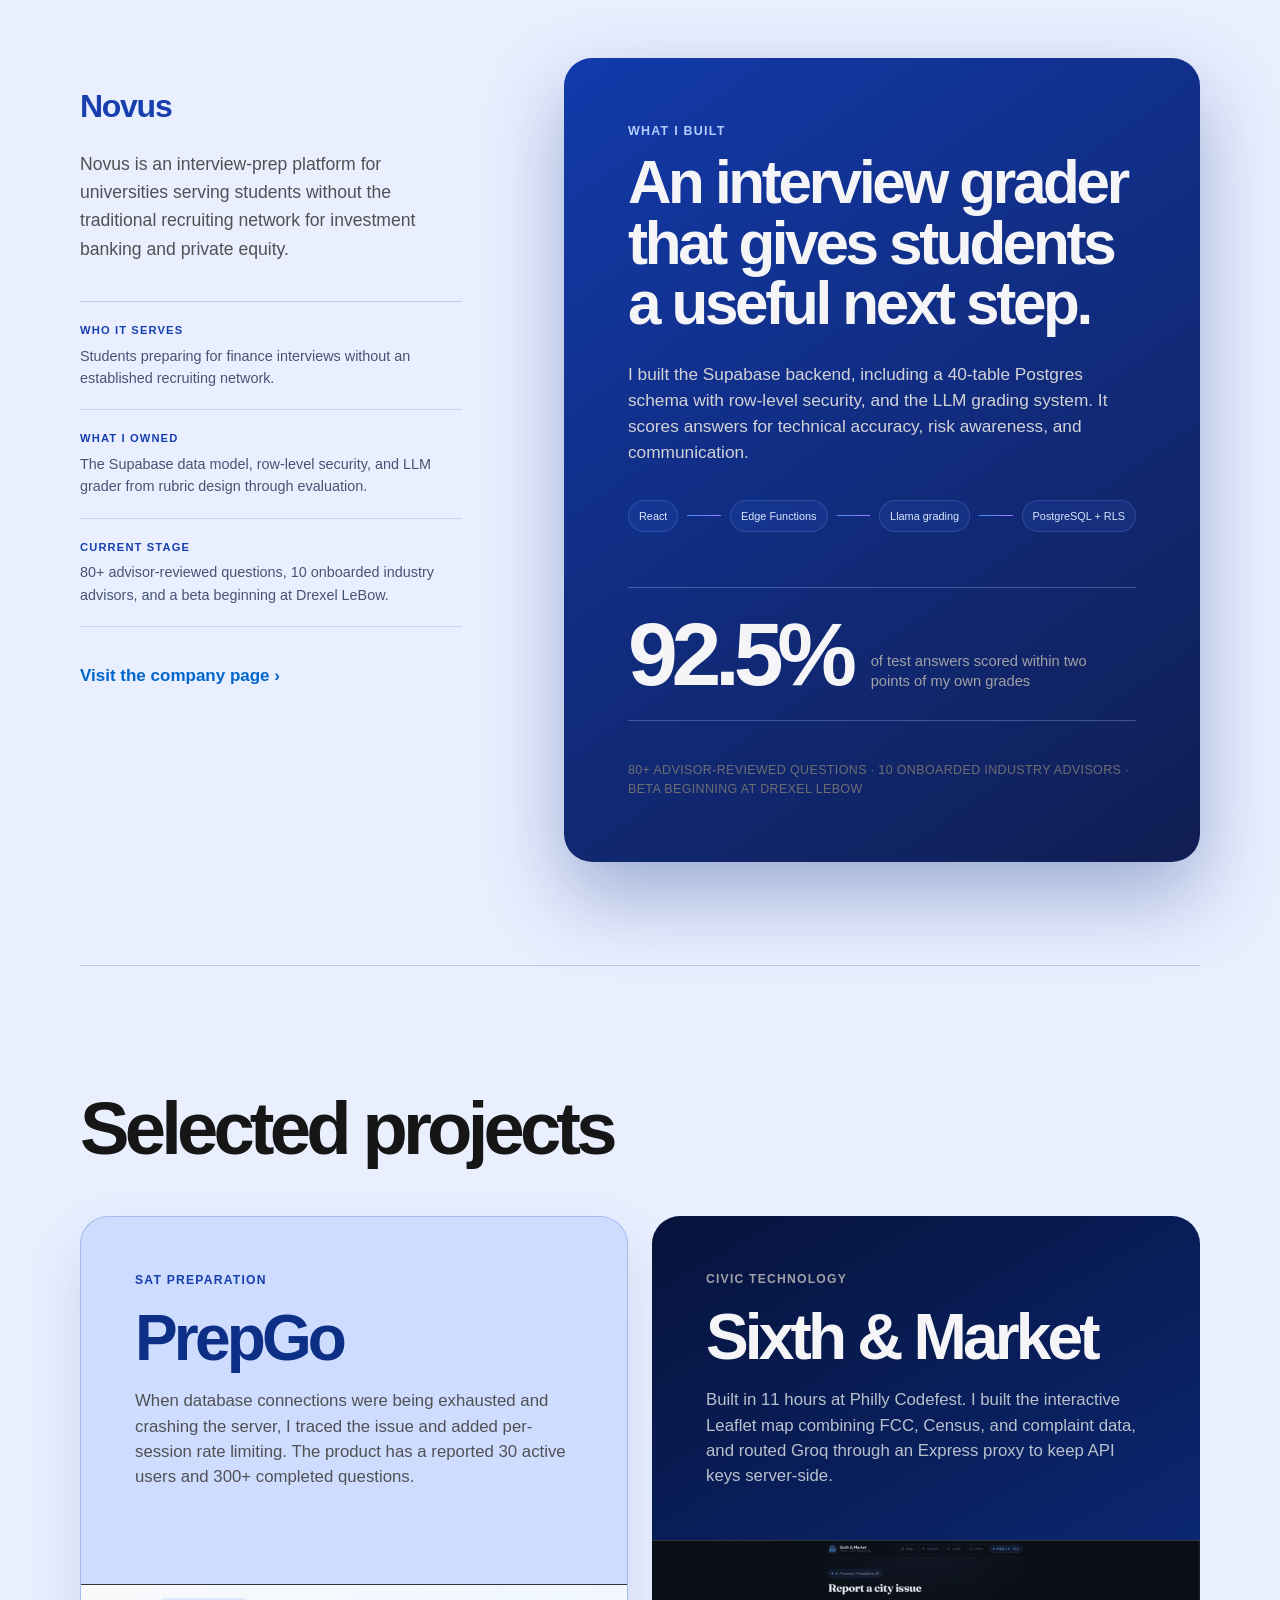
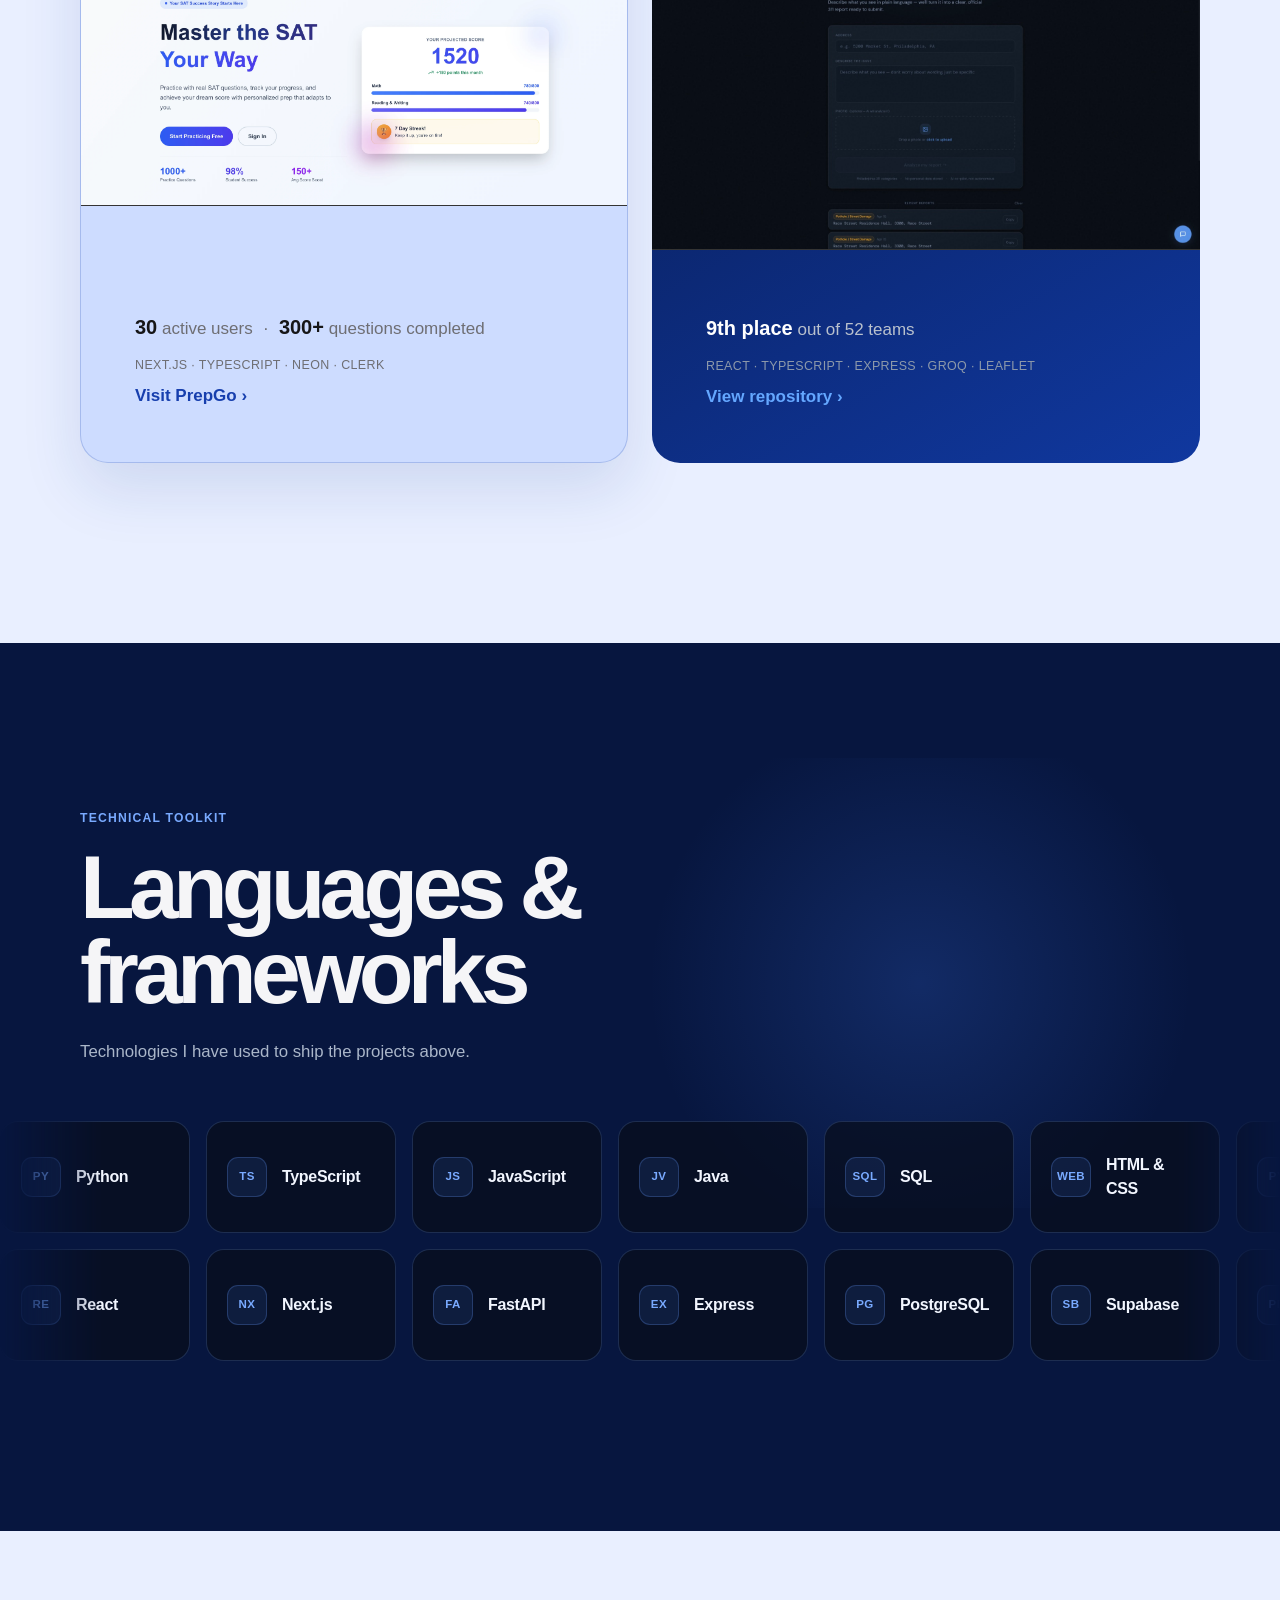
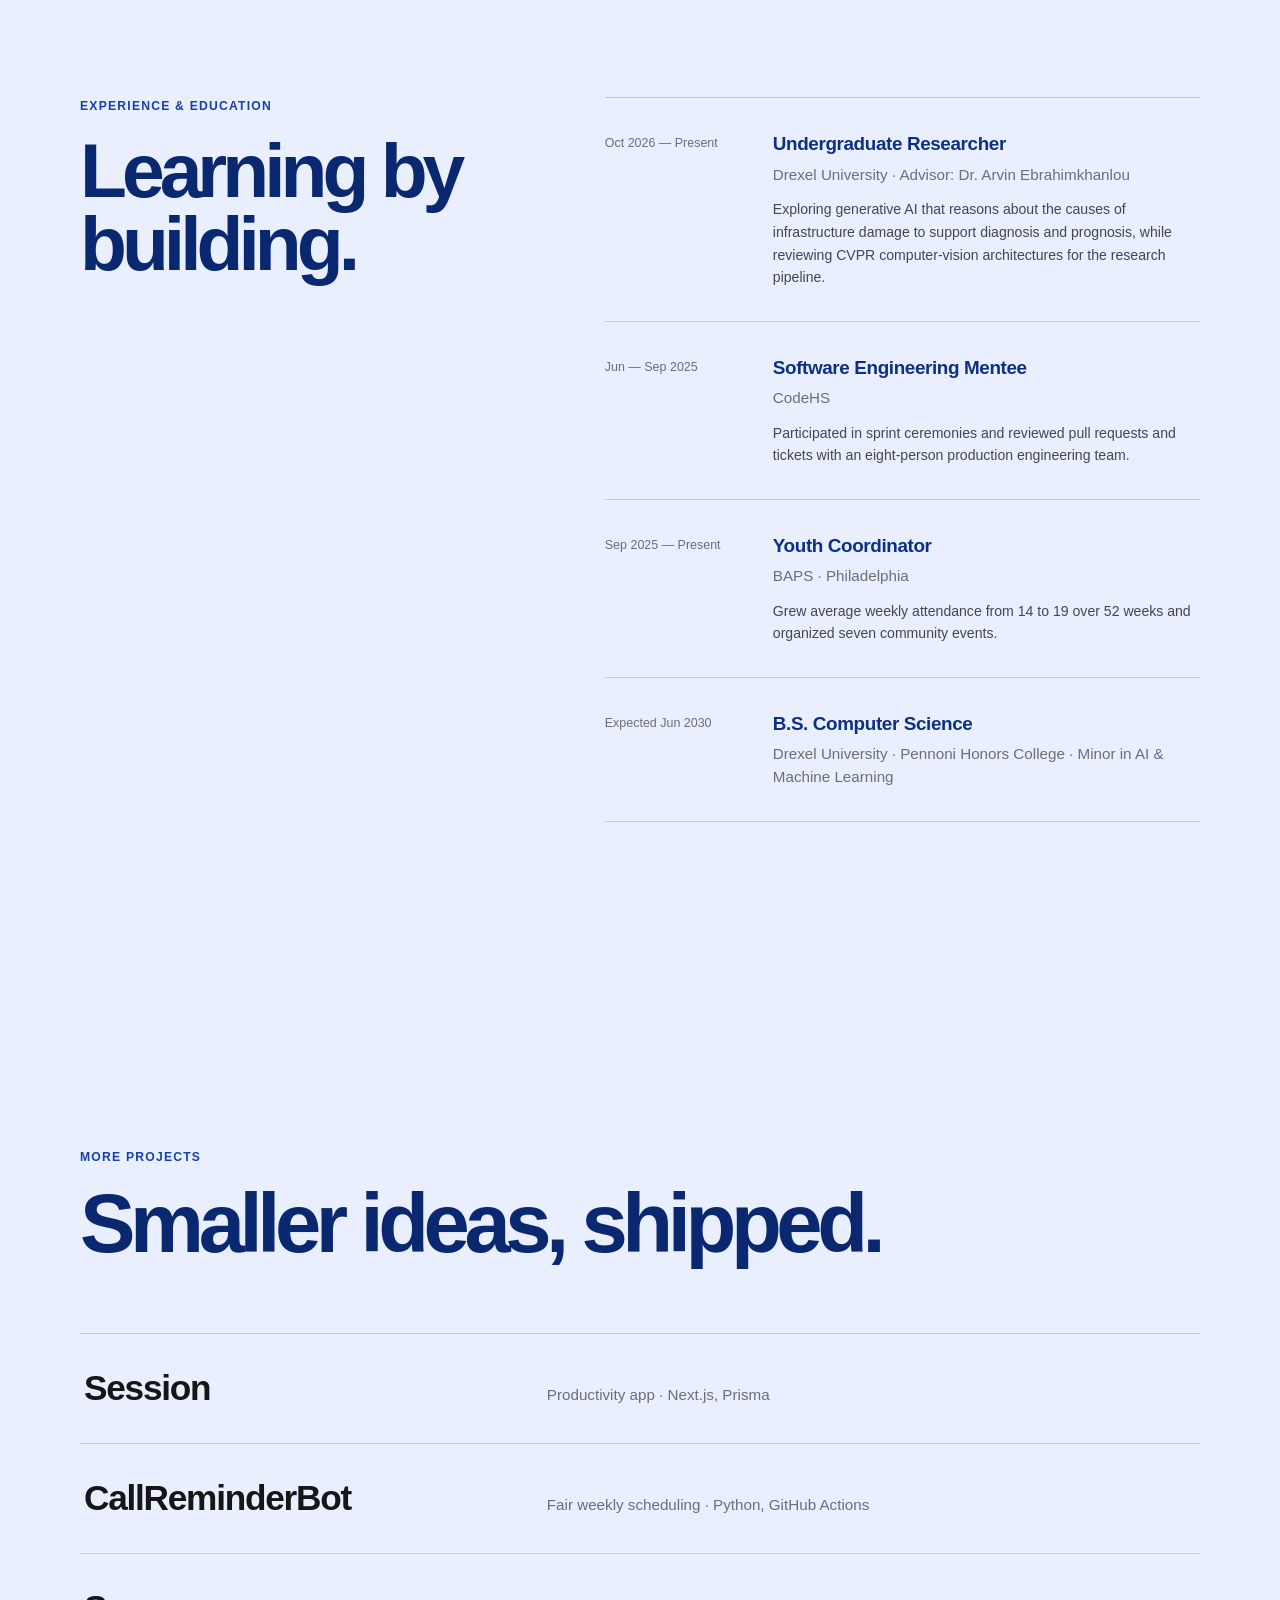
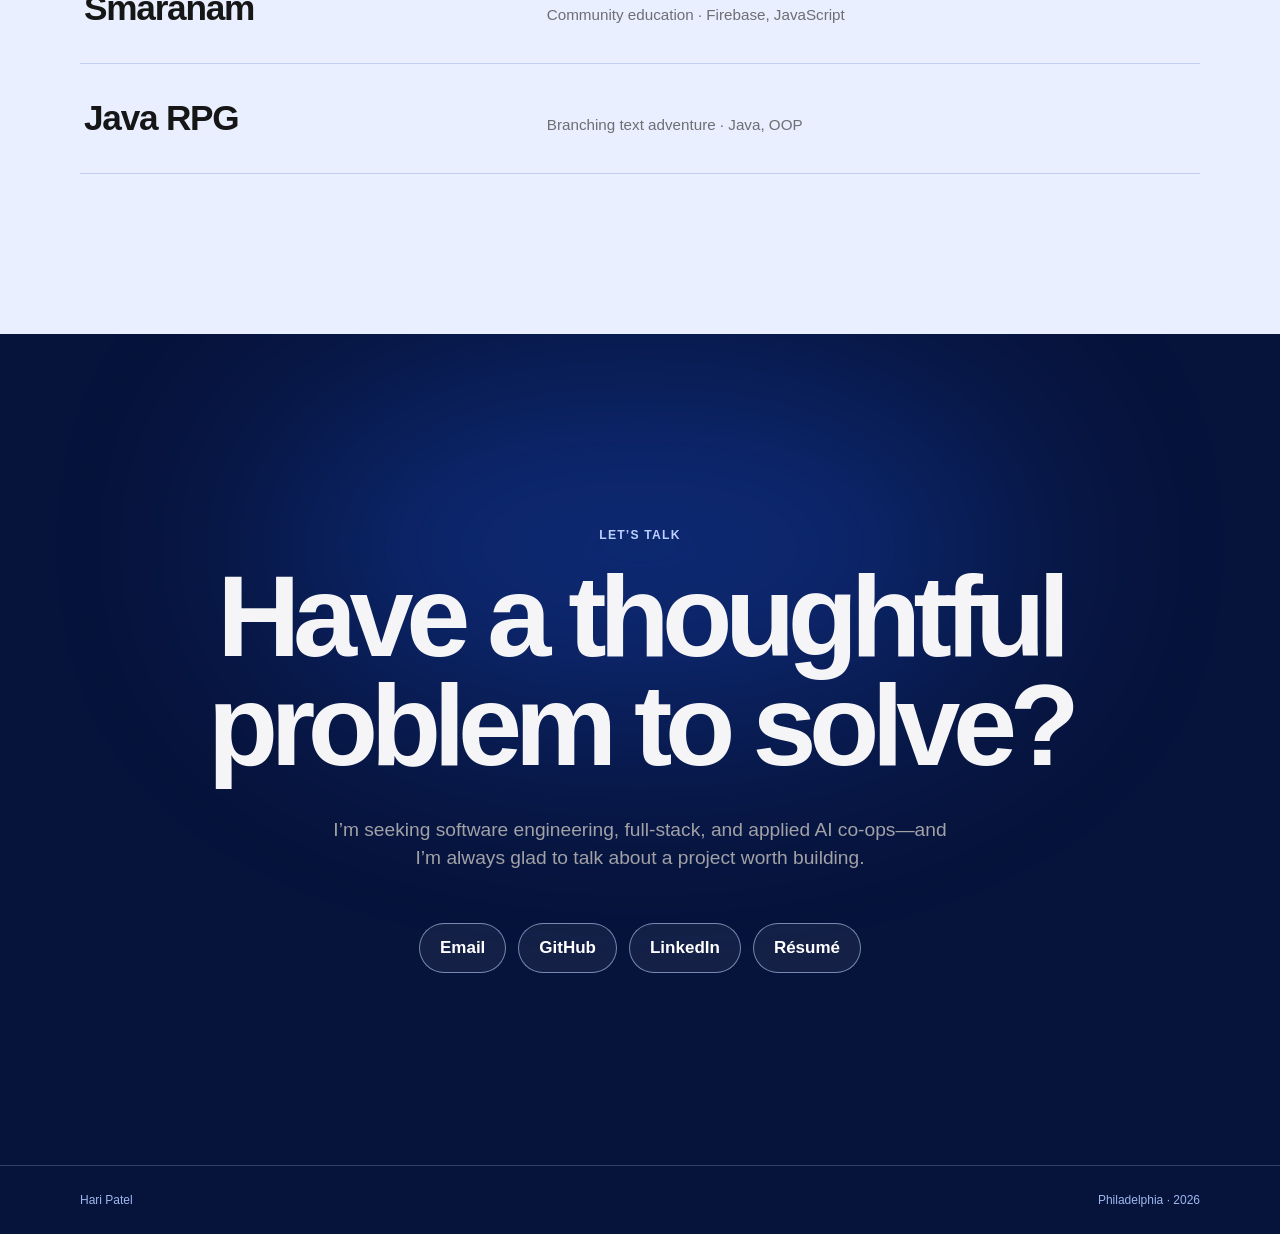
==== commit 8f322d22: "Add custom portfolio identity" ====
--- a/index.html
+++ b/index.html
@@ -6,10 +6,11 @@
   <meta name="description" content="Hari Patel is a computer science student at Drexel building full-stack software and applied AI projects.">
   <meta name="theme-color" content="#f5f5f7">
   <link rel="canonical" href="https://haripatel788.github.io/">
-  <link rel="icon" type="image/png" href="2.png">
+  <link rel="icon" type="image/png" sizes="64x64" href="favicon-64.png">
+  <link rel="apple-touch-icon" sizes="180x180" href="apple-touch-icon.png">
   <meta property="og:title" content="Hari Patel — Software & Applied AI">
   <meta property="og:description" content="Full-stack software and applied AI projects by Hari Patel.">
-  <meta property="og:image" content="https://haripatel788.github.io/2.png">
+  <meta property="og:image" content="https://haripatel788.github.io/hari-logo.png">
   <meta property="og:url" content="https://haripatel788.github.io/">
   <meta name="twitter:card" content="summary_large_image">
   <title>Hari Patel — Software & Applied AI</title>
@@ -38,7 +39,7 @@
         <p class="hero-intro">I study computer science at Drexel and build full-stack software and applied AI projects—products people can use, backed by systems I can measure.</p>
         <div class="text-links"><a href="#work">View work</a><a href="hari_resume.pdf?v=3">Résumé</a></div>
       </div>
-      <figure class="portrait portrait-logo reveal"><img src="2.png" alt="Hari Patel HP monogram" width="960" height="954"></figure>
+      <figure class="portrait portrait-logo reveal"><img src="hari-logo.png" alt="Hari Patel HP monogram" width="1254" height="1254"></figure>
     </section>
 
     <section class="recruiter-strip shell reveal" aria-label="Professional focus">
--- a/style.css
+++ b/style.css
@@ -12,7 +12,7 @@
 body{background:#e9efff}.site-header{background:rgba(218,228,255,.9);border-bottom-color:rgba(20,53,145,.2)}.wordmark{color:#0c2d82}.nav-resume{background:#173fae;box-shadow:0 6px 18px rgba(23,63,174,.24)}.hero{position:relative}.hero::before{content:"";position:absolute;z-index:-1;top:0;bottom:0;left:50%;width:100vw;transform:translateX(-50%);background:radial-gradient(circle at 80% 37%,rgba(58,107,235,.38),transparent 33%),linear-gradient(140deg,#eef3ff 12%,#d5e1ff 68%,#c8d8ff)}.hero h1{color:#0a286f}.hero .eyebrow{color:#173fae}.hero-intro{color:#314367}.portrait{border:1px solid rgba(18,59,169,.35);box-shadow:0 34px 95px rgba(23,63,174,.3)}.text-links{color:#173fae}.recruiter-strip{border-color:rgba(23,63,174,.24);background:#dce6ff;border-radius:18px;overflow:hidden;box-shadow:0 18px 65px rgba(19,50,135,.15)}.recruiter-strip p+p{border-color:rgba(23,63,174,.18)}.recruiter-strip span{color:#4269ce}.recruiter-strip strong{color:#0d2f85}.novus{position:relative}.novus::before{content:"";position:absolute;z-index:-1;inset:0 50%;width:100vw;transform:translateX(-50%);background:linear-gradient(180deg,#dce6ff 0%,#edf2ff 52%,#d8e3ff 100%)}.novus-title .eyebrow{color:#173fae}.novus-title h2{color:#0a286f}.novus-summary h3{color:#173fae}.grader{background:linear-gradient(145deg,#123aab,#101e52);box-shadow:0 34px 80px rgba(13,43,127,.34)}.grader-label{color:#b5ccff}.grader-result{border-color:rgba(172,200,255,.3)}.prepgo{background:#cddcff;border:1px solid rgba(23,63,174,.22);box-shadow:0 26px 60px rgba(26,58,143,.13)}.prepgo .eyebrow,.prepgo .inline-link{color:#173fae}.prepgo h3{color:#0d2f85}.codefest{background:linear-gradient(150deg,#06133b,#10389f)}.capabilities{background:linear-gradient(145deg,#07163f,#123da8)}.experience{background:#d2dfff}.experience .eyebrow{color:#173fae}.experience h2{color:#0a286f}.timeline{border-color:rgba(23,63,174,.24)}.timeline li{border-color:rgba(23,63,174,.2)}.timeline h3{color:#0d2f85}.more{position:relative}.more::before{content:"";position:absolute;z-index:-1;inset:0 50%;width:100vw;transform:translateX(-50%);background:#e9efff}.more .eyebrow{color:#173fae}.more h2{color:#0a286f}.project-list{border-color:rgba(23,63,174,.22)}.project-list a{border-color:rgba(23,63,174,.19)}.contact{background:radial-gradient(circle at 50% 0,rgba(77,124,255,.68),transparent 36%),linear-gradient(145deg,#06133b,#103ca9)}.contact .eyebrow-light{color:#bed0ff}.contact-links a{border-color:rgba(199,217,255,.56);background:rgba(255,255,255,.06)}.contact-links a:hover{color:#0d2f85}.footer{background:#06133b;border-top-color:rgba(188,211,255,.24);color:#9fb8ee}
 .cursor-dot,.cursor-ring{position:fixed;z-index:9999;top:0;left:0;pointer-events:none;opacity:0;border-radius:50%;will-change:transform;transition:opacity .2s ease,width .25s var(--ease),height .25s var(--ease),background-color .25s ease,border-color .25s ease}.cursor-dot{width:8px;height:8px;margin:-4px 0 0 -4px;background:#5f8dff;box-shadow:0 0 16px rgba(95,141,255,.8)}.cursor-ring{width:34px;height:34px;margin:-17px 0 0 -17px;border:1px solid rgba(95,141,255,.72);background:rgba(95,141,255,.06);backdrop-filter:blur(1px)}.cursor-dot.is-visible,.cursor-ring.is-visible{opacity:1}.cursor-ring.is-hovering{width:54px;height:54px;margin:-27px 0 0 -27px;border-color:rgba(95,141,255,.95);background:rgba(95,141,255,.14)}.cursor-dot.is-hovering{background:#fff;box-shadow:0 0 0 3px rgba(95,141,255,.45),0 0 18px rgba(95,141,255,.95)}.cursor-ring.is-pressed{width:26px;height:26px;margin:-13px 0 0 -13px;background:rgba(95,141,255,.28)}
 @media(hover:hover) and (pointer:fine){body.cursor-ready,body.cursor-ready a,body.cursor-ready button,body.cursor-ready [role="button"]{cursor:none}}
-.portrait-logo{border-radius:32%;background:#f7f7fa}.portrait-logo img{object-fit:contain}
+.portrait-logo{width:88%;justify-self:center;border-radius:32%;background:#f7f7fa;transition:transform .55s var(--ease),box-shadow .55s var(--ease)}.portrait-logo img{object-fit:contain;transition:transform .55s var(--ease)}.portrait-logo:hover{transform:translateY(-8px) rotate(-1.25deg);box-shadow:0 42px 105px rgba(23,63,174,.38)}.portrait-logo:hover img{transform:scale(1.025)}
 .recruiter-strip{display:grid;grid-template-columns:repeat(3,1fr);margin-bottom:clamp(80px,10vw,130px);border-block:1px solid var(--line)}.recruiter-strip p{position:relative;margin:0;padding:30px clamp(18px,3vw,36px)}.recruiter-strip p+p{border-left:1px solid var(--line)}.recruiter-strip span{position:absolute;top:33px;right:24px;color:#b1b1b6;font-size:.68rem;font-weight:700;letter-spacing:.1em}.recruiter-strip strong,.recruiter-strip em{display:block}.recruiter-strip strong{margin-bottom:7px;font-size:1rem;letter-spacing:-.02em}.recruiter-strip em{max-width:260px;color:var(--muted);font-size:.82rem;line-height:1.5;font-style:normal}
 .proof-row{grid-column:1/-1;display:grid;grid-template-columns:repeat(4,1fr);border-block:1px solid rgba(111,181,255,.22)}.proof-row span{padding:19px 18px;color:#8f9db0;font-size:.76rem;line-height:1.35}.proof-row span+span{border-left:1px solid rgba(111,181,255,.16)}.proof-row strong{display:block;margin-bottom:4px;color:#eef5ff;font-size:1rem;letter-spacing:-.02em}
 .system-flow{display:flex;align-items:center;gap:9px;margin:34px 0 4px;overflow:hidden}.system-flow span{padding:7px 10px;color:#d9e6ff;background:rgba(73,132,255,.1);border:1px solid rgba(110,164,255,.22);border-radius:99px;font-size:.68rem;white-space:nowrap}.system-flow i{flex:1;min-width:8px;height:1px;background:linear-gradient(90deg,#468cff,#9c78ff)}
@@ -42,4 +42,4 @@
 .cursor-dot,.cursor-ring{transition:opacity .2s ease,width .32s var(--ease),height .32s var(--ease),margin .32s var(--ease),background-color .25s ease,border-color .25s ease}
 @keyframes tech-scroll{to{transform:translate3d(-33.333333%,0,0)}}
 @media(max-width:820px){.paired{padding-top:80px}}
-@media(prefers-reduced-motion:reduce){html{scroll-behavior:auto}*,*::before,*::after{animation-duration:.01ms!important;animation-iteration-count:1!important;transition-duration:.01ms!important}.reveal{opacity:1;transform:none}.tech-marquee{overflow-x:auto;mask-image:none;-webkit-mask-image:none}.tech-track{animation:none;transform:none}.tech-set[aria-hidden="true"]{display:none}}
+@media(prefers-reduced-motion:reduce){html{scroll-behavior:auto}*,*::before,*::after{animation-duration:.01ms!important;animation-iteration-count:1!important;transition-duration:.01ms!important}.reveal{opacity:1;transform:none}.portrait-logo:hover,.portrait-logo:hover img{transform:none}.tech-marquee{overflow-x:auto;mask-image:none;-webkit-mask-image:none}.tech-track{animation:none;transform:none}.tech-set[aria-hidden="true"]{display:none}}
